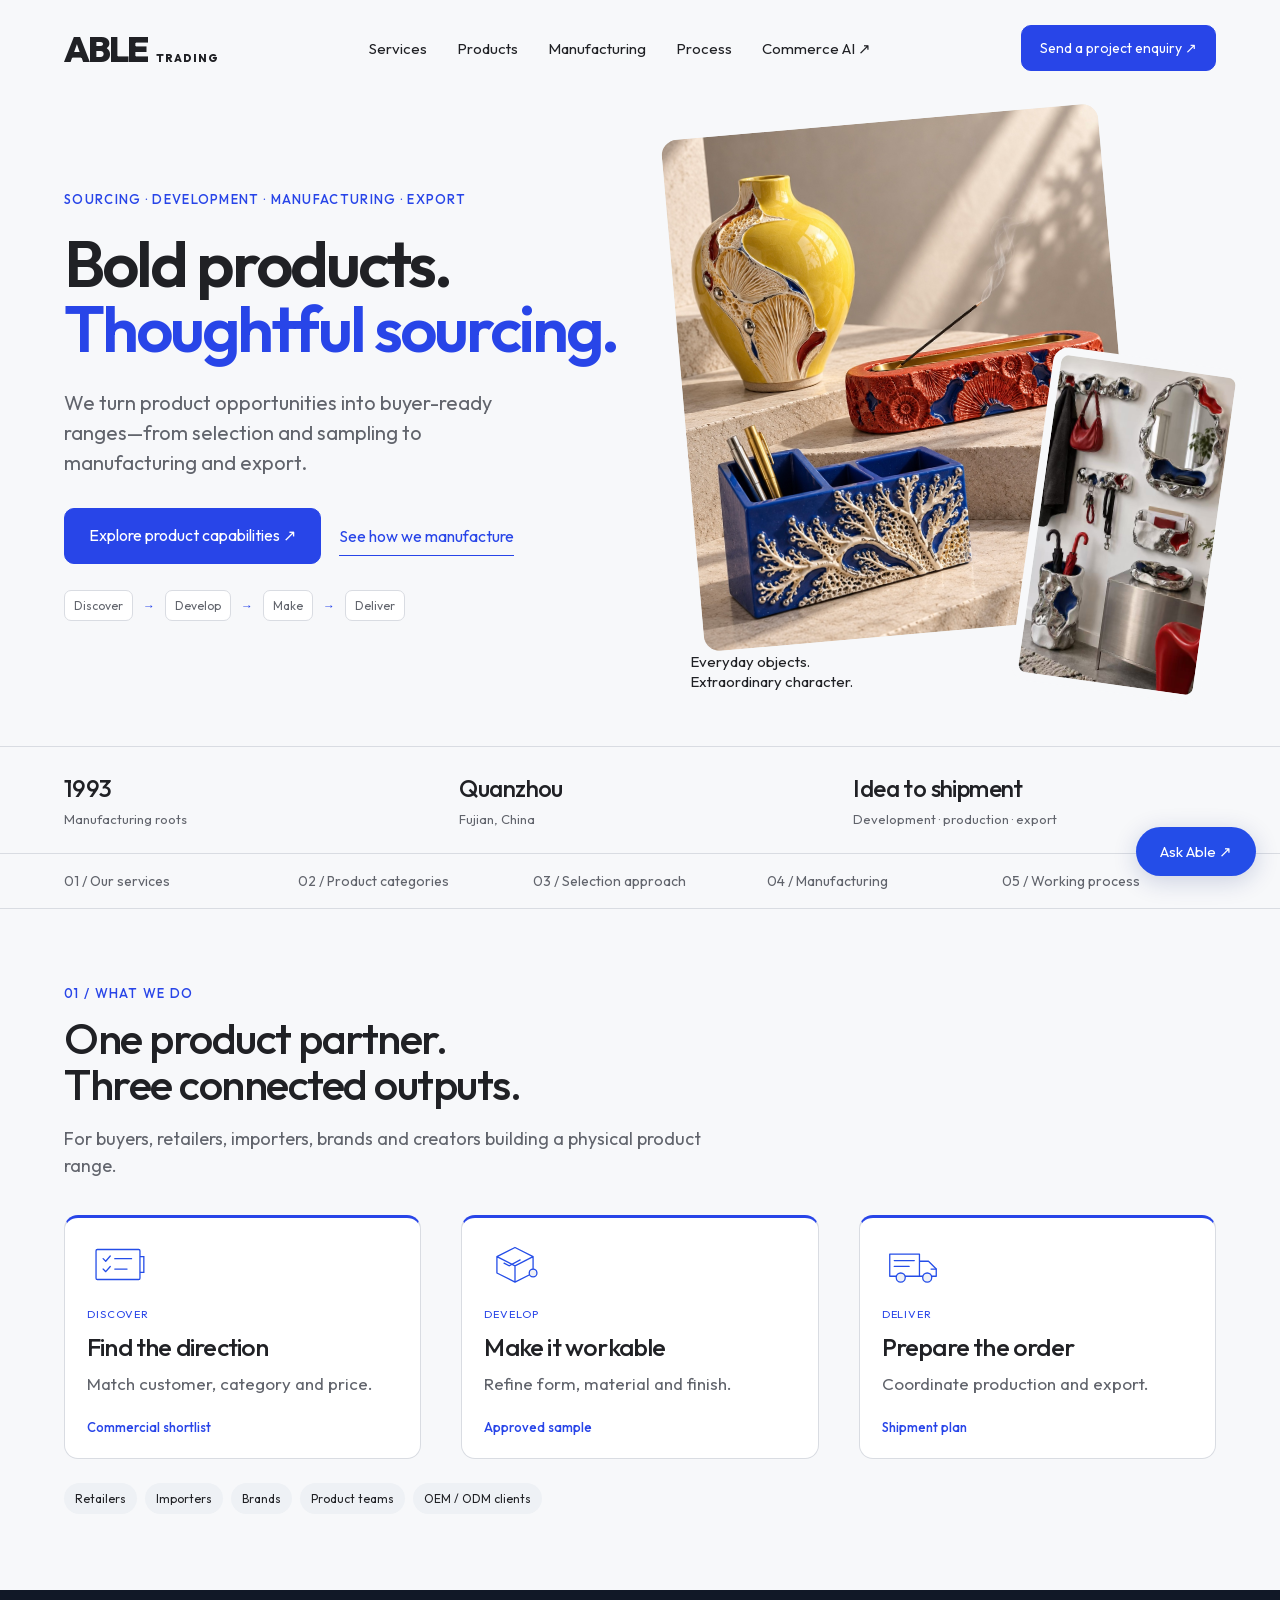
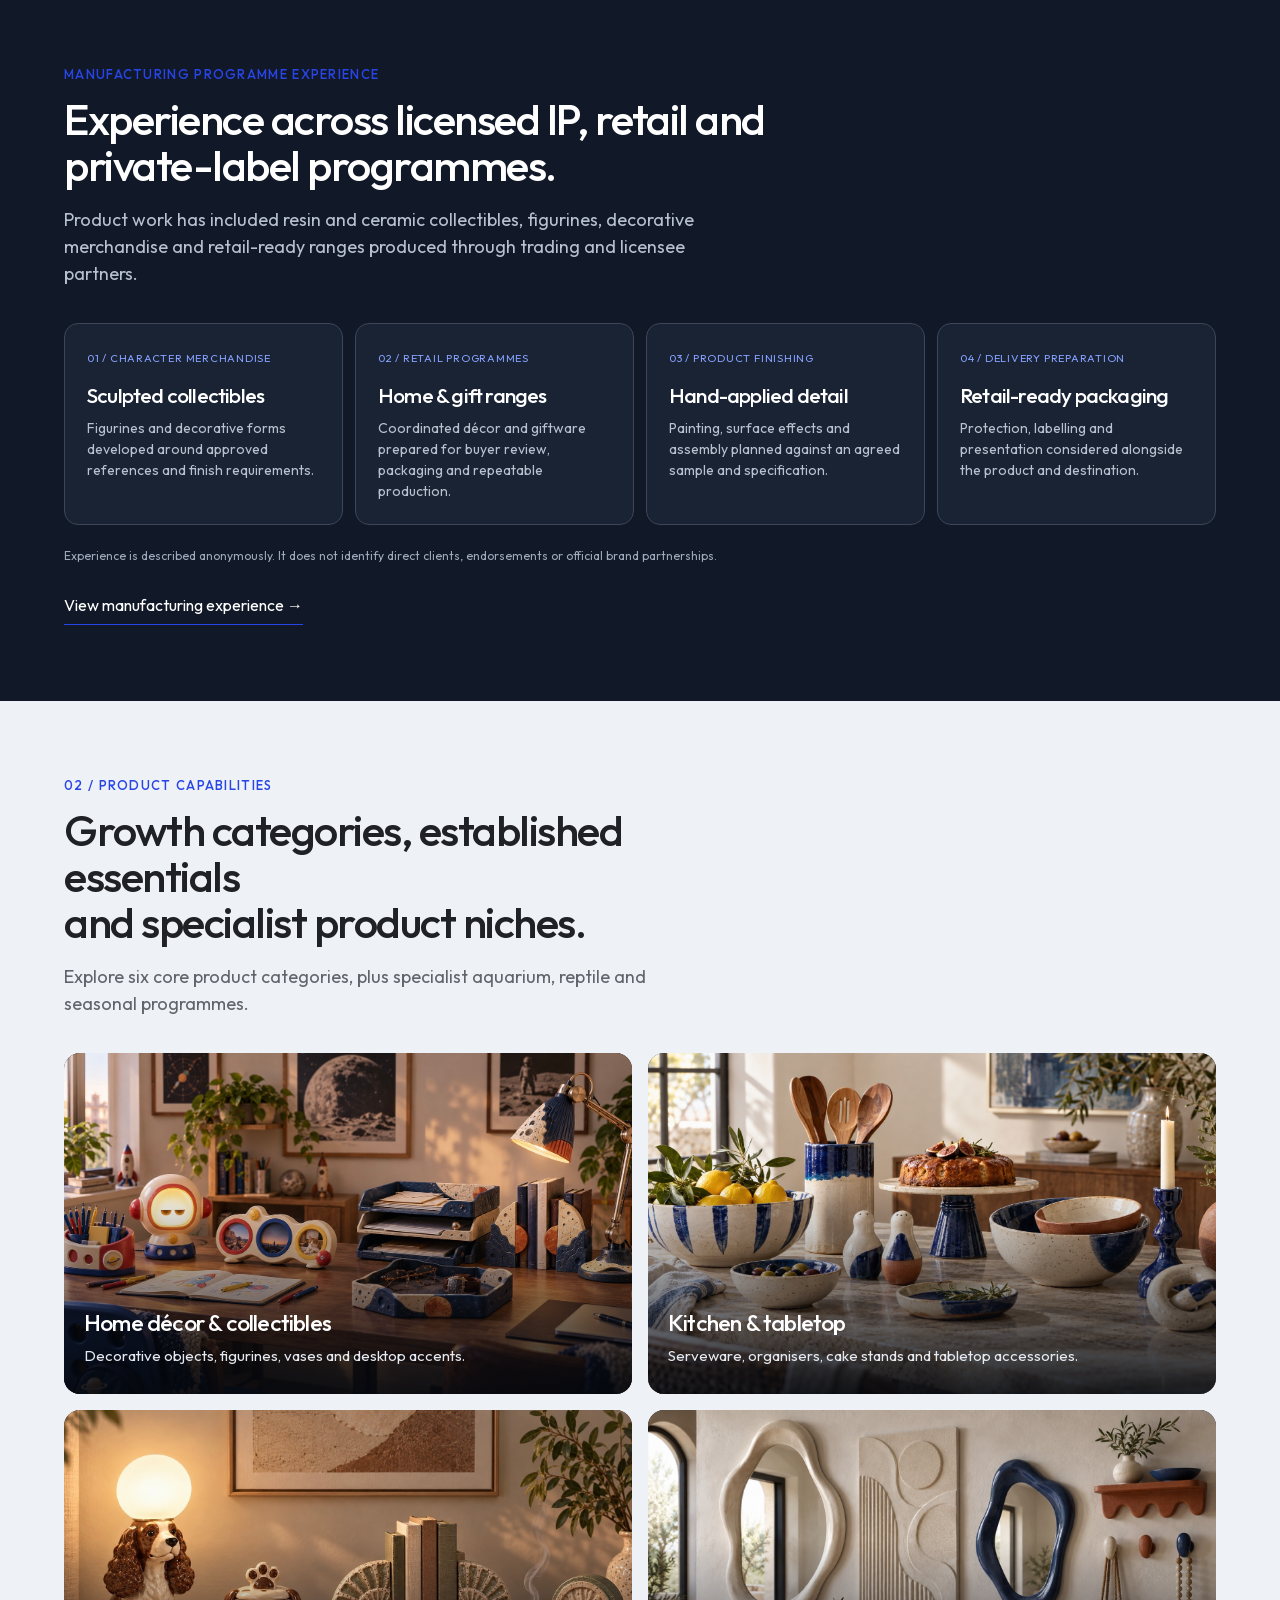
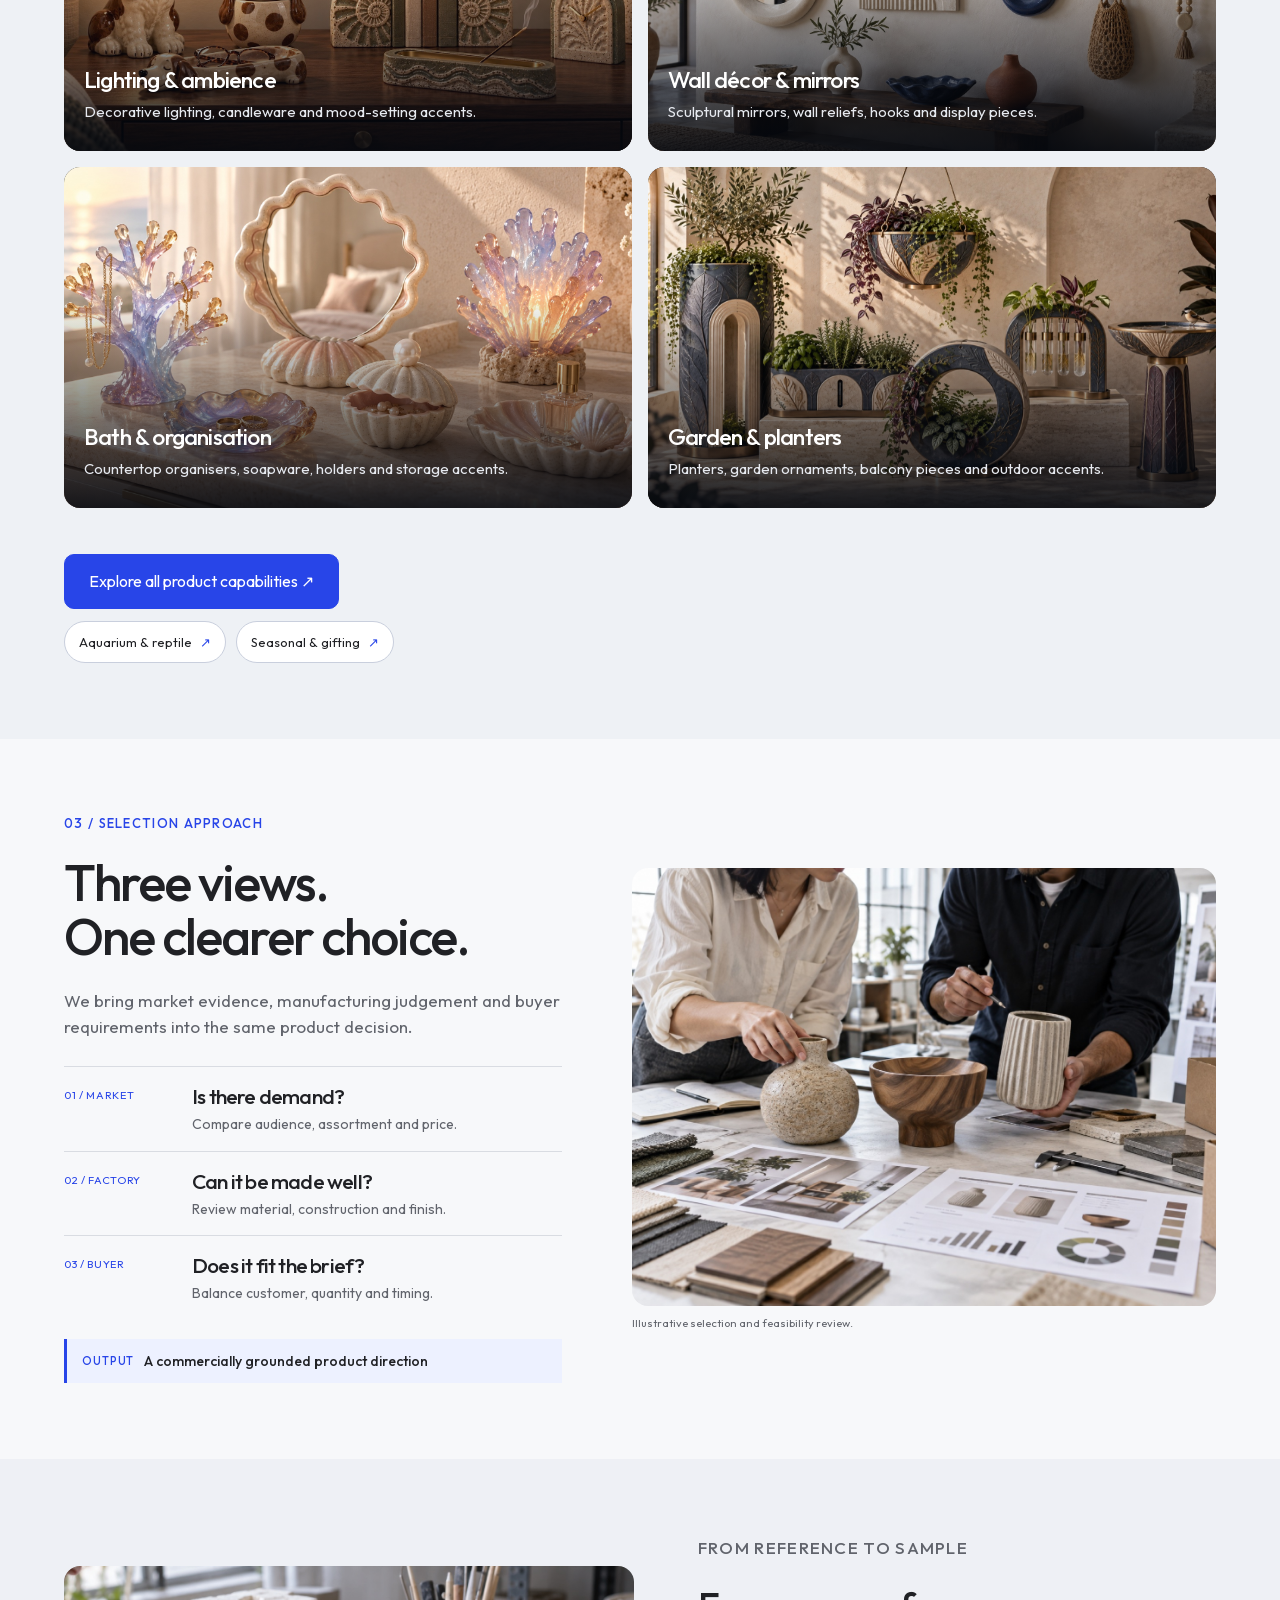
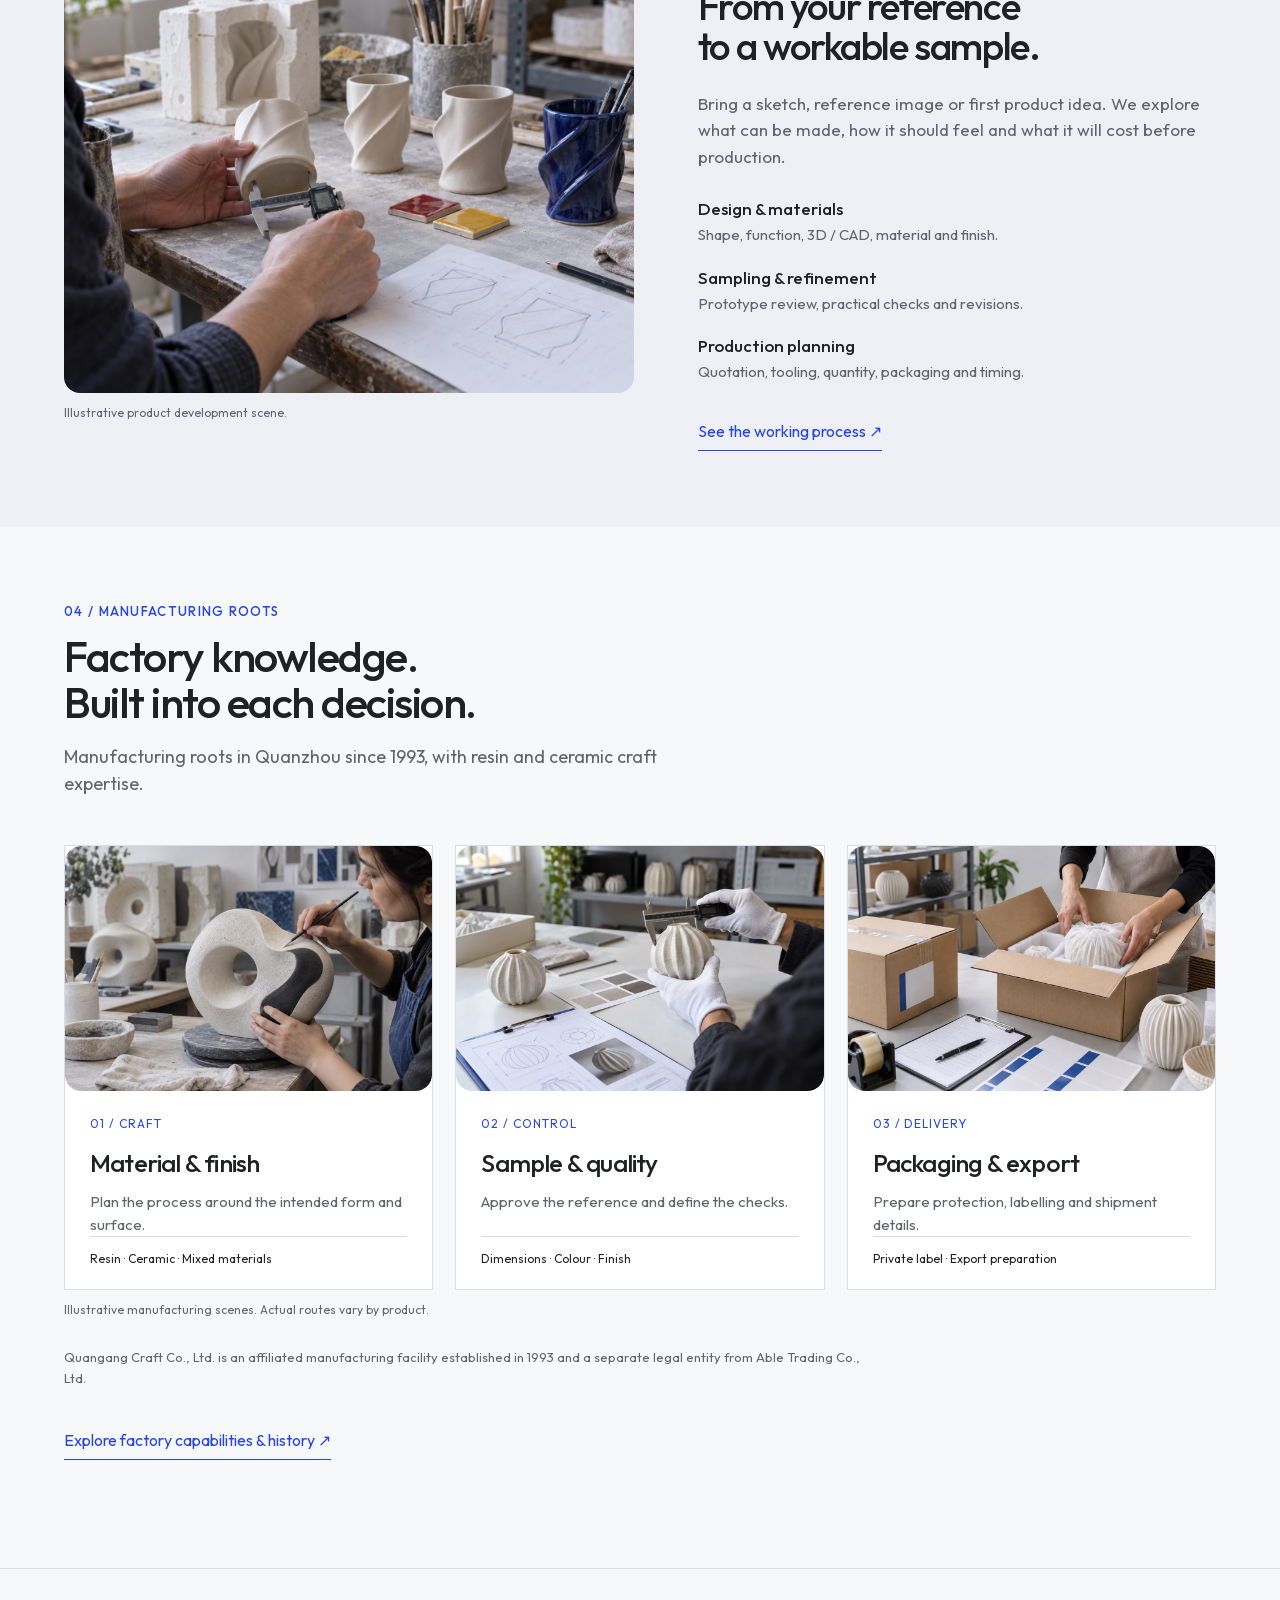
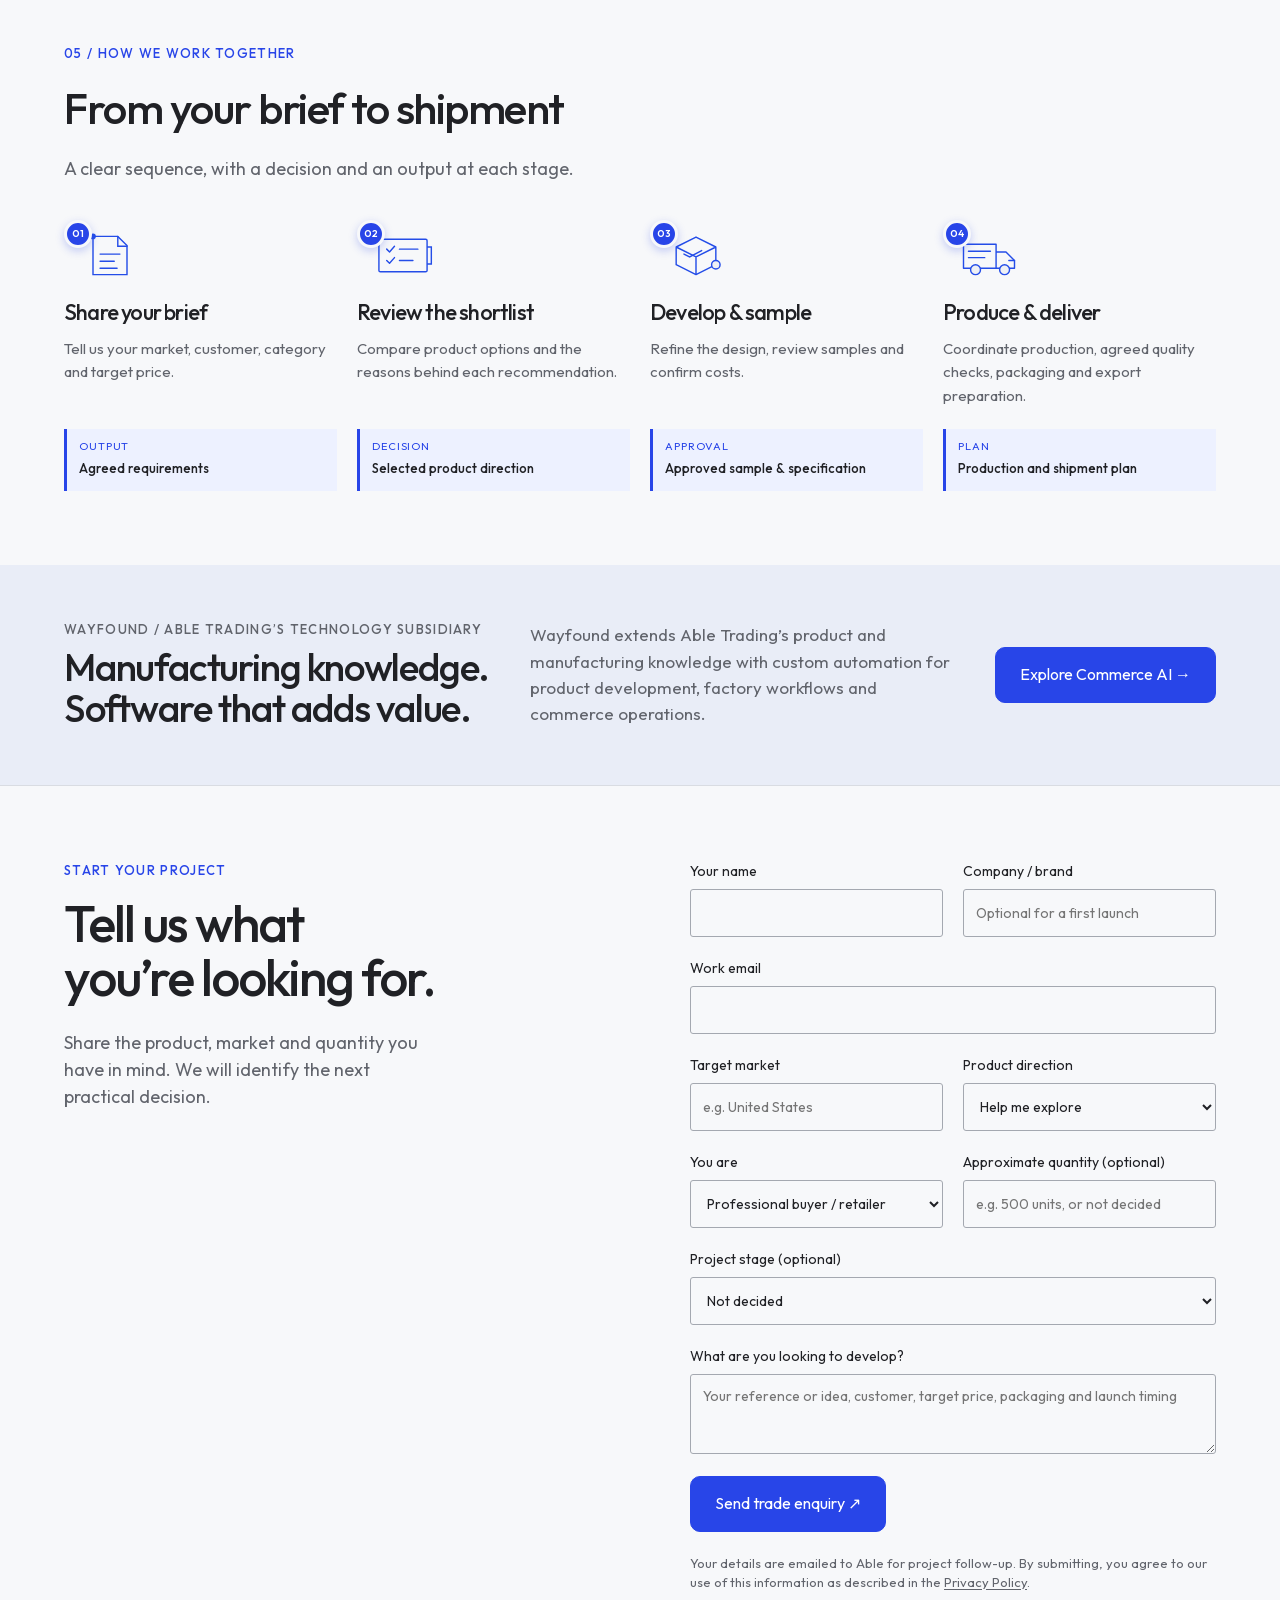
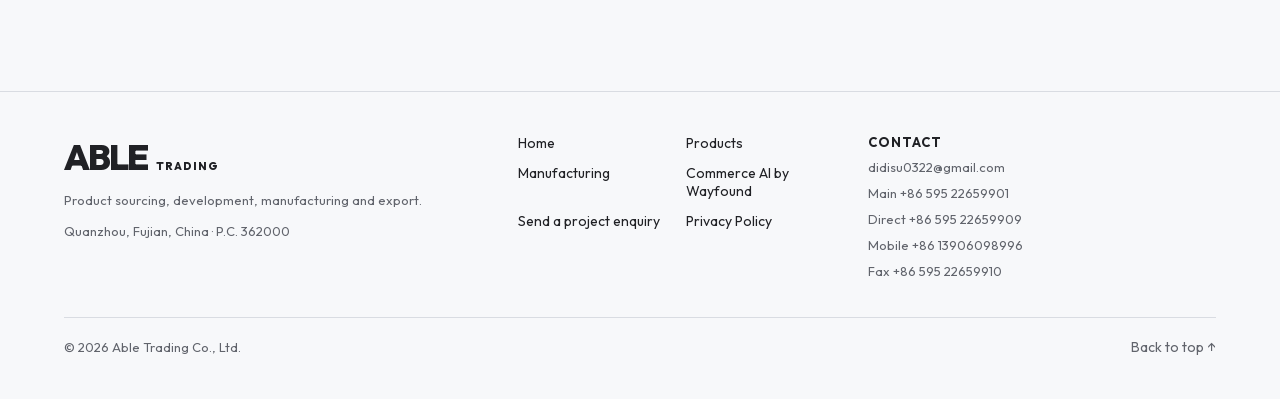
==== index.html @ d2cc3eaf "feat: add SEO and privacy-safe analytics" ====
<!doctype html>
<html lang="en">
<head>
  <meta charset="utf-8"><meta name="viewport" content="width=device-width,initial-scale=1">
  <title>Product Sourcing, Development &amp; Manufacturing in China | Able Trading</title><meta name="robots" content="index,follow,max-image-preview:large">
  <meta name="description" content="Product sourcing, product development, resin and ceramic manufacturing, OEM/ODM and commerce support in China for B2B home, gift and lifestyle buyers.">
  <!-- SEARCH_CONSOLE_VERIFICATION: add the real google-site-verification meta tag here, or use DNS verification for a Domain Property. -->
  <link rel="canonical" href="https://able-sooty.vercel.app/">
  <meta property="og:title" content="Product sourcing &amp; custom manufacturing | Able Trading">
  <meta property="og:description" content="Move from product opportunity to buyer-ready range, sampling, manufacturing and export in China.">
  <meta property="og:type" content="website"><meta property="og:url" content="https://able-sooty.vercel.app/">
  <meta property="og:image" content="https://able-sooty.vercel.app/assets/able-trading-og.jpg">
  <meta property="og:image:width" content="1200"><meta property="og:image:height" content="630">
  <meta property="og:image:alt" content="Colourful home décor and tabletop products developed by Able Trading">
  <meta name="twitter:card" content="summary_large_image">
  <meta name="twitter:title" content="Product sourcing &amp; custom manufacturing | Able Trading">
  <meta name="twitter:description" content="Move from product opportunity to buyer-ready range, sampling, manufacturing and export in China.">
  <meta name="twitter:image" content="https://able-sooty.vercel.app/assets/able-trading-og.jpg">
  <meta name="keywords" content="home decor manufacturer, kitchen tabletop supplier, lighting manufacturer, wall decor mirror supplier, bath organisation, garden planter manufacturer, aquarium ornaments, seasonal giftware, private label home accessories, China sourcing">
  <link rel="stylesheet" href="direction.css?v=evidence-3">
  <link rel="stylesheet" href="layout.css?v=manufacturing-visual-1">
  <link rel="icon" href="data:image/svg+xml,%3Csvg xmlns='http://www.w3.org/2000/svg' viewBox='0 0 32 32'%3E%3Crect width='32' height='32' fill='%232845e8'/%3E%3Ctext x='5' y='25' fill='white' font-size='26' font-family='Arial' font-weight='bold'%3EA%3C/text%3E%3C/svg%3E">
  <script src="enquiry.js?v=seo-analytics-1" defer></script>
  <script src="direction.js?v=email-1" defer></script>
<link rel="stylesheet" href="site.css?v=seo-analytics-1"><link rel="stylesheet" href="visual.css?v=launch-polish-1"><script src="site.js?v=analytics-1" defer></script><script type="application/ld+json">{"@context":"https://schema.org","@type":"ItemList","name":"Able Trading product categories","itemListElement":[{"@type":"ListItem","position":1,"name":"Home decor and collectibles"},{"@type":"ListItem","position":2,"name":"Kitchen and tabletop"},{"@type":"ListItem","position":3,"name":"Lighting and ambience"},{"@type":"ListItem","position":4,"name":"Wall decor and mirrors"},{"@type":"ListItem","position":5,"name":"Bath and organisation"},{"@type":"ListItem","position":6,"name":"Garden and planters"},{"@type":"ListItem","position":7,"name":"Aquarium and reptile"},{"@type":"ListItem","position":8,"name":"Seasonal and gifting"}]}</script><script src="analytics-config.js?v=3" defer></script><script src="analytics.js?v=3" defer></script><!-- Unified site identity and page schema --><script type="application/ld+json">{"@context":"https://schema.org","@graph":[{"@type":"Organization","@id":"https://able-sooty.vercel.app/#organization","name":"Able Trading Co., Ltd.","url":"https://able-sooty.vercel.app/","logo":{"@type":"ImageObject","url":"https://able-sooty.vercel.app/assets/able-trading-logo.svg"},"email":"didisu0322@gmail.com","address":{"@type":"PostalAddress","addressLocality":"Quanzhou","addressRegion":"Fujian","postalCode":"362000","addressCountry":"CN"},"contactPoint":[{"@type":"ContactPoint","contactType":"business enquiries","email":"didisu0322@gmail.com","telephone":"+86-595-22659901","faxNumber":"+86-595-22659910"},{"@type":"ContactPoint","contactType":"direct line","telephone":"+86-595-22659909"},{"@type":"ContactPoint","contactType":"mobile enquiries","telephone":"+86-13906098996"}]},{"@type":"WebSite","@id":"https://able-sooty.vercel.app/#website","url":"https://able-sooty.vercel.app/","name":"Able Trading | Product Sourcing, Development & Manufacturing","description":"Product sourcing, product development, resin and ceramic manufacturing, OEM/ODM and commerce support for B2B buyers.","publisher":{"@id":"https://able-sooty.vercel.app/#organization"}}]}</script></head>
<body class="home-polish">
<header class="site-header shell">
  <a class="brand" href="#top" aria-label="Able Trading home">ABLE<span>TRADING</span></a>
  <nav aria-label="Main navigation"><a href="#services">Services</a><a href="products.html">Products</a><a href="manufacturing.html">Manufacturing</a><a href="#process">Process</a><a href="commerce-ai.html">Commerce AI ↗</a></nav>
  <a class="button small" href="#brief" data-analytics-id="trade_enquiry_header" data-analytics-stream="trade">Send a project enquiry ↗</a>
</header>
<main>
  <section class="hero shell" id="top">
    <div class="hero-copy"><p class="eyebrow">Sourcing · Development · Manufacturing · Export</p><h1>Bold products.<br><span>Thoughtful sourcing.</span></h1><p class="hero-lead">We turn product opportunities into buyer-ready ranges—from selection and sampling to manufacturing and export.</p><div class="hero-actions"><a class="button" href="products.html" data-analytics-id="home_explore_products" data-analytics-stream="trade">Explore product capabilities ↗</a><a class="text-button" href="manufacturing.html" data-analytics-id="home_see_manufacturing" data-analytics-stream="manufacturing">See how we manufacture</a></div><div class="hero-path" aria-label="Able product journey"><span>Discover</span><i>→</i><span>Develop</span><i>→</i><span>Make</span><i>→</i><span>Deliver</span></div></div>
    <div class="hero-art" aria-label="Expressive homeware product references">
      <figure class="hero-blue"><img src="assets/playful-utility.jpg" width="1122" height="1402" fetchpriority="high" alt="Colourful ceramic vase, incense holder and desktop organiser"></figure>
      <figure class="hero-red"><img src="assets/social-tabletop.jpg" width="1086" height="1448" alt="Sculptural metallic hallway organisers, mirror, hooks and umbrella stand"></figure>
      <span class="art-caption">Everyday objects.<br>Extraordinary character.</span>
    </div>
  </section>

  <div class="heritage-strip shell" aria-label="Manufacturing background"><p><strong>1993</strong><span>Manufacturing roots</span></p><p><strong>Quanzhou</strong><span>Fujian, China</span></p><p><strong>Idea to shipment</strong><span>Development · production · export</span></p></div>
  <nav class="page-route shell" aria-label="Page sections"><a href="#services">01 / Our services</a><a href="#edit">02 / Product categories</a><a href="#thinking">03 / Selection approach</a><a href="#manufacturing">04 / Manufacturing</a><a href="#process">05 / Working process</a></nav>
  <section class="section shell services" id="services">
  <div class="section-heading compact-heading"><p class="eyebrow">01 / What we do</p><h2>One product partner.<br>Three connected outputs.</h2><p>For buyers, retailers, importers, brands and creators building a physical product range.</p></div>
  <div class="service-list visual-services"><article><img src="assets/home/process/process-step-shortlist.svg" width="96" height="72" alt="" aria-hidden="true"><span>Discover</span><h3>Find the direction</h3><p>Match customer, category and price.</p><strong>Commercial shortlist</strong></article><article><img src="assets/home/process/process-step-sample.svg" width="96" height="72" alt="" aria-hidden="true"><span>Develop</span><h3>Make it workable</h3><p>Refine form, material and finish.</p><strong>Approved sample</strong></article><article><img src="assets/home/process/process-step-shipment.svg" width="96" height="72" alt="" aria-hidden="true"><span>Deliver</span><h3>Prepare the order</h3><p>Coordinate production and export.</p><strong>Shipment plan</strong></article></div>
  <div class="audience-chips" aria-label="Who we work with"><span>Retailers</span><span>Importers</span><span>Brands</span><span>Product teams</span><span>OEM / ODM clients</span></div>
</section>
<section class="section anonymous-experience" id="experience"><div class="shell"><div class="section-heading compact-heading"><p class="eyebrow">Manufacturing programme experience</p><h2>Experience across licensed IP, retail and private-label programmes.</h2><p>Product work has included resin and ceramic collectibles, figurines, decorative merchandise and retail-ready ranges produced through trading and licensee partners.</p></div><div class="anonymous-program-grid" aria-label="Anonymous manufacturing programme experience"><article><span>01 / Character merchandise</span><h3>Sculpted collectibles</h3><p>Figurines and decorative forms developed around approved references and finish requirements.</p></article><article><span>02 / Retail programmes</span><h3>Home &amp; gift ranges</h3><p>Coordinated décor and giftware prepared for buyer review, packaging and repeatable production.</p></article><article><span>03 / Product finishing</span><h3>Hand-applied detail</h3><p>Painting, surface effects and assembly planned against an agreed sample and specification.</p></article><article><span>04 / Delivery preparation</span><h3>Retail-ready packaging</h3><p>Protection, labelling and presentation considered alongside the product and destination.</p></article></div><p class="experience-disclaimer">Experience is described anonymously. It does not identify direct clients, endorsements or official brand partnerships.</p><div class="experience-actions"><a class="text-button" href="manufacturing.html#experience" data-analytics-id="home_view_manufacturing_experience" data-analytics-stream="manufacturing">View manufacturing experience →</a></div></div></section>
  <section class="section categories home-categories" id="edit"><div class="shell">
 <div class="section-heading compact-heading"><p class="eyebrow">02 / Product capabilities</p><h2>Growth categories, established essentials<br>and specialist product niches.</h2><p>Explore six core product categories, plus specialist aquarium, reptile and seasonal programmes.</p></div>
 <div class="category-grid capability-grid home-bento">
  <article class="featured"><img src="assets/categories/home.jpg" width="1612" height="907" loading="lazy" alt="Home décor and collectible ceramic products"><div><h3>Home décor &amp; collectibles</h3><p>Decorative objects, figurines, vases and desktop accents.</p></div></article>
  <article class="featured"><img src="assets/categories/kitchen-tabletop.jpg" width="1800" height="1013" loading="lazy" alt="Coordinated ceramic kitchen and tabletop collection"><div><h3>Kitchen &amp; tabletop</h3><p>Serveware, organisers, cake stands and tabletop accessories.</p></div></article>
  <article><img src="assets/categories/lifestyle.jpg" width="1655" height="931" loading="lazy" alt="Decorative ceramic lighting and ambience accessories"><div><h3>Lighting &amp; ambience</h3><p>Decorative lighting, candleware and mood-setting accents.</p></div></article>
  <article><img src="assets/categories/wall-decor-mirrors.jpg" width="1800" height="1013" loading="lazy" alt="Sculptural mirrors, wall relief and decorative hooks"><div><h3>Wall décor &amp; mirrors</h3><p>Sculptural mirrors, wall reliefs, hooks and display pieces.</p></div></article>
  <article><img src="assets/categories/bath-organisation.jpg" width="1800" height="1013" loading="lazy" alt="Shell-inspired bathroom and jewellery organisers"><div><h3>Bath &amp; organisation</h3><p>Countertop organisers, soapware, holders and storage accents.</p></div></article>
  <article><img src="assets/categories/garden-optimized.jpg" width="1600" height="900" loading="lazy" alt="Decorative garden planters and outdoor accessories"><div><h3>Garden &amp; planters</h3><p>Planters, garden ornaments, balcony pieces and outdoor accents.</p></div></article>
 </div><div class="section-actions home-category-actions"><a class="button" href="products.html" data-analytics-id="home_explore_categories" data-analytics-stream="trade">Explore all product capabilities ↗</a><div class="specialist-category-links" aria-label="Specialist product programmes"><a href="products.html?category=habitat#direction" data-analytics-category="habitat">Aquarium &amp; reptile</a><a href="products.html?category=seasonal#direction" data-analytics-category="seasonal">Seasonal &amp; gifting</a></div></div>
</div></section>
<section class="section shell approach home-selection" id="thinking">
 <div><p class="eyebrow">03 / Selection approach</p><h2>Three views.<br>One clearer choice.</h2><p class="selection-intro">We bring market evidence, manufacturing judgement and buyer requirements into the same product decision.</p><ol class="selection-points"><li><span>01 / Market</span><h3>Is there demand?</h3><p>Compare audience, assortment and price.</p></li><li><span>02 / Factory</span><h3>Can it be made well?</h3><p>Review material, construction and finish.</p></li><li><span>03 / Buyer</span><h3>Does it fit the brief?</h3><p>Balance customer, quantity and timing.</p></li></ol><p class="selection-output"><span>Output</span>A commercially grounded product direction</p></div>
 <figure><img src="assets/home/selection-review.jpg" width="1800" height="1013" loading="lazy" alt="Illustrative buyer and product developer reviewing prototypes, materials and product data"><figcaption>Illustrative selection and feasibility review.</figcaption></figure>
</section>
<section class="section development" id="development"><div class="shell development-grid">
 <figure><img src="assets/factory-review-concept-optimized.jpg" width="1400" height="1050" loading="lazy" alt="Illustrative ceramic concept development and sample measurement"><figcaption>Illustrative product development scene.</figcaption></figure>
 <div><p class="eyebrow">From reference to sample</p><h2>From your reference<br>to a workable sample.</h2><p>Bring a sketch, reference image or first product idea. We explore what can be made, how it should feel and what it will cost before production.</p><ul><li><strong>Design &amp; materials</strong><span>Shape, function, 3D / CAD, material and finish.</span></li><li><strong>Sampling &amp; refinement</strong><span>Prototype review, practical checks and revisions.</span></li><li><strong>Production planning</strong><span>Quotation, tooling, quantity, packaging and timing.</span></li></ul><a class="text-button" href="#process">See the working process ↗</a></div>
</div></section>
<section class="section shell manufacturing" id="manufacturing">
 <div class="section-heading compact-heading"><p class="eyebrow">04 / Manufacturing roots</p><h2>Factory knowledge.<br>Built into each decision.</h2><p>Manufacturing roots in Quanzhou since 1993, with resin and ceramic craft expertise.</p></div>
 <div class="manufacturing-evidence"><article class="evidence-card"><figure><img src="assets/home/manufacturing/materials-craft-manufacturing.jpg" width="1200" height="800" loading="lazy" alt="Illustrative hand finishing of a decorative object"></figure><div class="evidence-copy"><span class="evidence-index">01 / Craft</span><h3>Material &amp; finish</h3><p>Plan the process around the intended form and surface.</p><small>Resin · Ceramic · Mixed materials</small></div></article><article class="evidence-card"><figure><img src="assets/home/manufacturing/production-quality-check.jpg" width="1200" height="800" loading="lazy" alt="Illustrative product quality check against specification"></figure><div class="evidence-copy"><span class="evidence-index">02 / Control</span><h3>Sample &amp; quality</h3><p>Approve the reference and define the checks.</p><small>Dimensions · Colour · Finish</small></div></article><article class="evidence-card"><figure><img src="assets/home/manufacturing/packaging-export-prep.jpg" width="1200" height="800" loading="lazy" alt="Illustrative protective packaging for export"></figure><div class="evidence-copy"><span class="evidence-index">03 / Delivery</span><h3>Packaging &amp; export</h3><p>Prepare protection, labelling and shipment details.</p><small>Private label · Export preparation</small></div></article></div>
 <p class="evidence-note">Illustrative manufacturing scenes. Actual routes vary by product.</p><p class="factory-relationship">Quangang Craft Co., Ltd. is an affiliated manufacturing facility established in 1993 and a separate legal entity from Able Trading Co., Ltd.</p><a class="text-button manufacturing-link" href="manufacturing.html" data-analytics-id="home_explore_factory" data-analytics-stream="manufacturing">Explore factory capabilities &amp; history ↗</a>
</section>

<section class="section shell working-process" id="process">
    <div class="section-heading"><p class="eyebrow">05 / How we work together</p><h2>From your brief to shipment</h2><p>A clear sequence, with a decision and an output at each stage.</p></div>
    <ol class="process-journey"><li><div class="process-anchor"><span>01</span></div><img src="assets/home/process/process-step-brief.svg" width="96" height="72" loading="lazy" alt="" aria-hidden="true"><div class="process-copy"><h3>Share your brief</h3><p>Tell us your market, customer, category and target price.</p><div class="process-output"><small>Output</small><strong>Agreed requirements</strong></div></div></li><li><div class="process-anchor"><span>02</span></div><img src="assets/home/process/process-step-shortlist.svg" width="96" height="72" loading="lazy" alt="" aria-hidden="true"><div class="process-copy"><h3>Review the shortlist</h3><p>Compare product options and the reasons behind each recommendation.</p><div class="process-output"><small>Decision</small><strong>Selected product direction</strong></div></div></li><li><div class="process-anchor"><span>03</span></div><img src="assets/home/process/process-step-sample.svg" width="96" height="72" loading="lazy" alt="" aria-hidden="true"><div class="process-copy"><h3>Develop &amp; sample</h3><p>Refine the design, review samples and confirm costs.</p><div class="process-output"><small>Approval</small><strong>Approved sample &amp; specification</strong></div></div></li><li><div class="process-anchor"><span>04</span></div><img src="assets/home/process/process-step-shipment.svg" width="96" height="72" loading="lazy" alt="" aria-hidden="true"><div class="process-copy"><h3>Produce &amp; deliver</h3><p>Coordinate production, agreed quality checks, packaging and export preparation.</p><div class="process-output"><small>Plan</small><strong>Production and shipment plan</strong></div></div></li></ol>
  </section>
  <section class="commerce-extension home-commerce" aria-labelledby="commerce-ai-title"><div class="shell"><div><p class="eyebrow">Wayfound / Able Trading’s technology subsidiary</p><h2 id="commerce-ai-title">Manufacturing knowledge.<br>Software that adds value.</h2></div><p>Wayfound extends Able Trading’s product and manufacturing knowledge with custom automation for product development, factory workflows and commerce operations.</p><a class="button" href="commerce-ai.html" data-analytics-id="home_explore_commerce_ai" data-analytics-stream="tech">Explore Commerce AI →</a></div></section>
<section class="brief section shell" id="brief"><div><p class="eyebrow">Start your project</p><h2>Tell us what<br>you’re looking for.</h2><p>Share the product, market and quantity you have in mind. We will identify the next practical decision.</p></div><form id="direction-form"><input type="text" name="website_confirm" tabindex="-1" autocomplete="off" hidden aria-hidden="true"><div class="form-row"><label>Your name<input name="name" required autocomplete="name"></label><label>Company / brand<input name="company" autocomplete="organization" placeholder="Optional for a first launch"></label></div><label>Work email<input name="email" type="email" required autocomplete="email"></label><div class="form-row"><label>Target market<input name="market" required placeholder="e.g. United States"></label><label>Product direction<select name="direction" id="product-direction"><option>Help me explore</option><option>Home décor &amp; collectibles</option><option>Kitchen &amp; tabletop</option><option>Lighting &amp; ambience</option><option>Wall décor &amp; mirrors</option><option>Bath &amp; organisation</option><option>Garden &amp; planters</option><option>Aquarium &amp; reptile</option><option>Seasonal &amp; gifting</option><option>Another direction</option></select></label></div><div class="form-row"><label>You are<select name="buyer_type"><option>Professional buyer / retailer</option><option>Supermarket / retail chain</option><option>Importer / distributor</option><option>Brand / commissioning client</option><option>Creator / first product launch</option><option>Another business</option></select></label><label>Approximate quantity (optional)<input name="quantity" placeholder="e.g. 500 units, or not decided"></label></div><label>Project stage (optional)<select name="project_stage"><option value="">Not decided</option><option>I’m developing my first product</option><option>I’m planning a larger retail range</option></select></label><label>What are you looking to develop?<textarea name="brief" required rows="3" placeholder="Your reference or idea, customer, target price, packaging and launch timing"></textarea></label><button class="button" type="submit">Send trade enquiry ↗</button><p class="form-note">Your details are emailed to Able for project follow-up. By submitting, you agree to our use of this information as described in the <a href="privacy.html">Privacy Policy</a>.</p><p id="brief-status" role="status"></p></form></section>
</main>
<footer class="site-footer shell"><div class="footer-brand"><a class="brand" href="/" aria-label="Able Trading home">ABLE<span>TRADING</span></a><p>Product sourcing, development, manufacturing and export.</p><p>Quanzhou, Fujian, China · P.C. 362000</p></div><nav aria-label="Footer navigation"><a href="/">Home</a><a href="products.html">Products</a><a href="manufacturing.html">Manufacturing</a><a href="commerce-ai.html">Commerce AI by Wayfound</a><a href="/#brief">Send a project enquiry</a><a href="privacy.html">Privacy Policy</a></nav><address class="footer-contact"><strong>Contact</strong><a href="mailto:didisu0322@gmail.com">didisu0322@gmail.com</a><a href="tel:+8659522659901">Main +86 595 22659901</a><a href="tel:+8659522659909">Direct +86 595 22659909</a><a href="tel:+8613906098996">Mobile +86 13906098996</a><span>Fax +86 595 22659910</span></address><div class="footer-meta"><p>© 2026 Able Trading Co., Ltd.</p><a href="#top">Back to top ↑</a></div></footer>
</body></html>
---- direction.css ----
@font-face{font-family:Outfit;src:url('assets/outfit-latin.woff2');font-display:swap}
:root{--paper:#f7f8fa;--ink:#202125;--muted:#61646c;--blue:#2845e8;--line:#d9dce2;--panel:#edefef;color-scheme:light}
*{box-sizing:border-box}html{scroll-behavior:smooth;scroll-padding-top:30px}body{margin:0;background:var(--paper);color:var(--ink);font-family:Outfit,Arial,sans-serif}a{color:inherit}button,input,textarea,select{font:inherit}button,a{-webkit-tap-highlight-color:transparent}a:focus-visible,button:focus-visible,input:focus-visible,textarea:focus-visible,summary:focus-visible{outline:3px solid var(--blue);outline-offset:5px}.shell{max-width:1440px;padding-inline:64px;margin:auto}.site-header{height:96px;display:flex;align-items:center;justify-content:space-between;gap:25px}.brand{display:flex;align-items:baseline;gap:9px;font-size:36px;font-weight:800;letter-spacing:-2px;text-decoration:none}.brand span{font-size:11px;letter-spacing:1px}.site-header nav{display:flex;gap:30px;font-size:15px}.site-header nav a{text-decoration:none}.site-header nav a:hover{color:var(--blue)}.button{display:inline-flex;align-items:center;justify-content:center;min-height:52px;background:var(--blue);border:1px solid var(--blue);color:#fff;padding:16px 24px;border-radius:3px;font-size:16px;text-decoration:none;cursor:pointer;transition:transform .2s,background .2s}.button:hover{background:#1733ca;transform:translateY(-2px)}.button:active{transform:translateY(0)}.button.small{font-size:14px;padding:12px 18px;min-height:46px}.hero{display:grid;grid-template-columns:1.1fr 1fr;min-height:650px;align-items:center;gap:30px;padding-top:25px;padding-bottom:55px}.eyebrow{font-size:13px;font-weight:500;letter-spacing:1.3px;text-transform:uppercase;margin:0 0 24px;color:var(--blue)}h1{font-size:clamp(56px,5.7vw,86px);line-height:.99;letter-spacing:-4px;font-weight:600;margin:0 0 28px}h1 span,.brief h2 span{color:var(--blue)}.hero-lead{font-size:20px;line-height:1.5;max-width:400px;color:var(--muted);margin-bottom:30px}.hero-foot{font-size:13px;color:var(--muted);margin-top:26px}.hero-art{position:relative;height:570px}.hero-art figure{margin:0;overflow:hidden;position:absolute;background:var(--panel)}.hero-blue{width:82%;height:90%;top:0;left:0;transform:rotate(-5deg)}.hero-art img{display:block;width:100%;height:100%;object-fit:cover}.hero-blue img{object-position:center 53%;transform:scale(1)}.hero-red{width:36%;height:59%;right:-7px;bottom:-2px;transform:rotate(8deg);border:8px solid var(--paper)}.hero-red img{object-fit:cover;object-position:center;transform:scale(1)}.art-caption{position:absolute;left:8px;bottom:0;font-size:15px;line-height:1.3}.position{padding-top:54px;padding-bottom:54px;border-top:1px solid var(--line);border-bottom:1px solid var(--line);display:grid;grid-template-columns:.45fr 2fr;column-gap:32px}.position>p:first-child{font-size:13px;letter-spacing:1px;margin:8px 0}.position h2{font-size:clamp(30px,3vw,43px);line-height:1.14;margin:0;letter-spacing:-1.3px;font-weight:500}.position h2 span{color:var(--muted)}.position-body{grid-column:2;max-width:650px;font-size:18px;line-height:1.5;color:var(--muted);margin:24px 0 0}.section{padding-top:100px;padding-bottom:100px}h2{font-size:clamp(38px,4.1vw,60px);font-weight:500;letter-spacing:-2px;line-height:1.06;margin:0 0 24px}.section-heading>p:last-child{color:var(--muted);font-size:18px;line-height:1.5;max-width:540px}.perspectives{display:grid;grid-template-columns:1fr 1fr 1fr;gap:40px;margin-top:54px}.perspectives article{border-top:3px solid var(--blue);padding-top:24px}.source-label{font-size:12px;letter-spacing:1px;color:var(--muted)}h3{font-size:30px;font-weight:500;letter-spacing:-.8px;margin:18px 0}.perspectives p{font-size:17px;line-height:1.55;color:var(--muted)}.source-output{margin-top:28px;font-size:17px;line-height:1.4}.source-output span{display:block;color:var(--blue);font-size:13px;margin-bottom:8px}.edit{background:#eef0f5}.product-spread{display:grid;grid-template-columns:1.25fr 1fr;gap:80px;margin-top:48px}.product-spread figure{margin:0;overflow:hidden;height:560px;background:#ededeb}.product-spread img{height:100%;width:100%;object-fit:cover;display:block}.feature-product figure img{transform:scale(1);object-position:center}.second-product{padding-top:130px}.second-product figure{height:470px}.second-product figure img{object-fit:contain}.product-caption{display:flex;justify-content:space-between;gap:10px;font-size:13px;margin-top:18px;color:var(--muted)}.product-spread h3{font-size:39px;line-height:1.06;margin-top:24px}.product-spread p{color:var(--muted);font-size:18px;line-height:1.5;max-width:460px}.text-button{padding:7px 0;border:0;border-bottom:1px solid var(--blue);background:none;color:var(--blue);font-size:16px;cursor:pointer}.reference-note{max-width:680px;color:var(--muted);font-size:13px;line-height:1.5;margin:52px 0 0}.process{display:grid;grid-template-columns:repeat(2,minmax(0,1fr));column-gap:64px;row-gap:36px;align-items:start}.process>*{min-width:0}.process>.section-heading{align-self:start}.process-steps details{border-top:1px solid var(--line);padding:24px 0}.process-steps summary{font-size:24px;cursor:pointer;list-style:none;display:flex;justify-content:space-between;gap:16px}.process-steps summary::after{content:'+';color:var(--blue)}.process-steps details[open] summary::after{content:'−'}.process-steps p{font-size:17px;line-height:1.55;color:var(--muted)}.process-steps details span{font-size:13px;color:var(--blue)}.brief{border-top:1px solid var(--line);display:grid;grid-template-columns:1fr 1fr;gap:100px}.brief h2{font-size:clamp(48px,5vw,74px)}.brief>div>p:last-child{font-size:18px;line-height:1.5;color:var(--muted);max-width:360px}form{display:grid;gap:22px}label{display:grid;gap:9px;font-size:14px}.form-row{display:grid;grid-template-columns:1fr 1fr;gap:20px}input,select,textarea{width:100%;min-width:0;min-height:48px;padding:12px;background:transparent;border:1px solid #a4a8b0;border-radius:3px;color:var(--ink)}textarea{resize:vertical}form .button{justify-self:start}.form-note,#brief-status{font-size:13px;color:var(--muted);margin:0;line-height:1.5}footer{min-height:130px;border-top:1px solid var(--line);display:flex;align-items:center;justify-content:space-between;gap:25px}footer p,footer>a:last-child{font-size:14px;color:var(--muted)}
@media(min-width:1000px) and (prefers-reduced-motion:no-preference){.hero-art{animation:arrive .9s both}@keyframes arrive{from{opacity:0;transform:translateY(22px)}to{opacity:1;transform:translateY(0)}}}
@media(max-width:1100px){.shell{padding-inline:32px}.site-header nav{gap:18px}.hero{min-height:580px}.hero-art{height:480px}h1{font-size:64px}.product-spread{gap:40px}.process,.brief{gap:45px}}
@media(max-width:767px){.shell{padding-inline:22px}.site-header{height:82px}.site-header nav{display:none}.brand{font-size:30px}.brand span{display:none}.button.small{font-size:12px;padding:10px 12px}.hero{grid-template-columns:1fr;gap:42px;padding-top:35px;padding-bottom:45px}h1{font-size:clamp(49px,10vw,70px);letter-spacing:-2.5px}.hero-lead{font-size:18px}.hero-foot{display:none}.hero-art{height:450px;margin:0 14px 0 6px}.hero-red{right:-10px}.position{grid-template-columns:1fr;gap:20px;padding-block:38px}.position-body{grid-column:1;font-size:17px;margin:0}.position h2{font-size:32px}.section{padding-block:65px}h2{font-size:42px;letter-spacing:-1.5px}.perspectives{grid-template-columns:1fr;gap:32px;margin-top:35px}.perspectives article{padding-top:20px}.source-output{margin-top:20px}.product-spread{grid-template-columns:1fr;gap:55px}.second-product{padding:0}.product-spread figure{height:480px}.second-product figure{height:430px}.product-spread h3{font-size:34px}.process,.brief{grid-template-columns:1fr;gap:25px}.brief h2{font-size:56px}.form-row{grid-template-columns:1fr}footer{padding-block:30px;flex-wrap:wrap;gap:16px}footer p{width:100%;order:3;margin:0}.reference-note{margin-top:35px}}
.more-products{display:grid;grid-template-columns:1fr 1fr;gap:40px;margin-top:75px}.more-products img{display:block;width:100%;height:auto;aspect-ratio:4/3;object-fit:cover}.more-products h3{font-size:29px}.more-products p{font-size:17px;line-height:1.5;color:var(--muted);max-width:470px}.materials-study{grid-column:1/-1;margin:0}.materials-study img{display:block;width:100%;height:auto;max-width:100%;max-height:640px;object-fit:cover;object-position:center}.materials-study figcaption{display:flex;gap:45px;justify-content:space-between;margin-top:22px}.materials-study strong{font-size:26px;font-weight:500}.materials-study span{font-size:15px;line-height:1.5;max-width:490px;color:var(--muted)}@media(max-width:767px){.more-products{grid-template-columns:1fr;gap:30px;margin-top:45px}.materials-study figcaption{flex-direction:column;gap:12px}.materials-study img{max-height:none}}
@media(prefers-reduced-motion:reduce){html{scroll-behavior:auto}*{animation:none!important;transition:none!important}}
---- layout.css ----
/* Clear homepage hierarchy: services, categories, approach, development, process, brief. */
.section{padding-block:76px}.section-heading{margin-bottom:36px}.section-heading h2{font-size:clamp(34px,3.4vw,48px);letter-spacing:-1.5px}.section-heading>p:last-child{max-width:640px}
.hero h1{font-size:clamp(48px,5.1vw,74px);letter-spacing:-3px}.hero-lead{max-width:480px}.hero-foot{display:none}
.page-route{display:grid;grid-template-columns:repeat(4,minmax(0,1fr));gap:20px;padding-block:24px;border-block:1px solid var(--line)}.page-route a{font-size:14px;text-decoration:none;color:var(--muted)}.page-route a:hover{color:var(--blue)}
.service-list{display:grid;grid-template-columns:repeat(3,minmax(0,1fr));gap:40px}.service-list article{border-top:2px solid var(--ink);padding-top:8px}.service-list h3{font-size:25px}.service-list p{font-size:17px;line-height:1.55;color:var(--muted)}.service-list span{font-size:13px;color:var(--blue);display:block;margin-top:22px}
.categories,.development{background:#eef0f5}.category-grid{display:grid;grid-template-columns:repeat(4,minmax(0,1fr));gap:22px}.category-grid img{display:block;width:100%;height:auto;aspect-ratio:4/5;object-fit:cover}.category-grid h3{font-size:23px;line-height:1.15;margin:20px 0 10px}.category-grid p{font-size:15px;line-height:1.5;color:var(--muted);min-height:45px}.category-grid .text-button{font-size:14px;text-align:left}.categories .reference-note{margin-top:28px}
.approach-grid{display:grid;grid-template-columns:repeat(3,minmax(0,1fr));gap:36px}.approach-grid article{min-width:0;border-top:1px solid var(--line);padding-top:24px}.approach-mark{font-size:15px;color:var(--blue)}.approach-grid h3{font-size:26px;margin:16px 0}.approach-grid p{font-size:16px;line-height:1.55;color:var(--muted)}.approach-grid dl{margin:24px 0}.approach-grid dt{font-size:12px;color:var(--muted);margin-bottom:8px}.approach-grid dd{margin:0;font-size:16px;line-height:1.5}.approach-grid summary{font-size:14px;color:var(--blue);cursor:pointer;padding:10px 0}.approach-grid img{width:100%;height:auto;margin-top:10px}.approach-grid .reference-note{font-size:12px;margin-top:8px}.approach-grid .text-button{display:inline-block;font-size:14px;text-decoration:none}
.development-grid{display:grid;grid-template-columns:minmax(0,1.1fr) minmax(0,1fr);gap:64px;align-items:center}.development figure{margin:0}.development img{display:block;width:100%;height:auto;aspect-ratio:4/3;object-fit:cover}.development figcaption{font-size:12px;color:var(--muted);margin-top:12px}.development h2{font-size:clamp(32px,3vw,44px);letter-spacing:-1.4px}.development p{font-size:17px;line-height:1.55;color:var(--muted)}.development ul{list-style:none;padding:0;margin:28px 0}.development li{margin-bottom:20px}.development li strong{font-size:17px;font-weight:500;display:block}.development li span{display:block;font-size:15px;line-height:1.5;color:var(--muted);margin-top:5px}.development .text-button{text-decoration:none}
.brief h2{font-size:clamp(40px,4vw,58px)}.brief .eyebrow{margin-bottom:18px}
@media(max-width:1000px){.category-grid{grid-template-columns:repeat(2,minmax(0,1fr));gap:36px 24px}.development-grid{gap:32px}.service-list,.approach-grid{gap:24px}}
@media(max-width:767px){.section{padding-block:52px}.hero h1{font-size:clamp(44px,9vw,64px);letter-spacing:-2px}.page-route{grid-template-columns:1fr 1fr;gap:18px;padding-block:22px}.page-route a{font-size:12px}.service-list,.approach-grid,.development-grid{grid-template-columns:1fr;gap:30px}.category-grid{gap:30px 16px}.category-grid h3{font-size:21px}.category-grid p{min-height:0}.category-grid .text-button{font-size:13px}.section-heading h2{font-size:35px;letter-spacing:-1px}.development h2{font-size:34px}}
@media(max-width:767px){.site-header{height:auto;min-height:82px;flex-wrap:wrap;padding-block:20px;gap:18px}.site-header nav{display:flex;width:100%;order:3;border-top:1px solid var(--line);padding-top:14px}.site-header nav a{display:none}.site-header nav a[href="commerce-ai.html"]{display:inline-block;color:var(--blue)}}
.heritage-strip{display:grid;grid-template-columns:repeat(3,1fr);gap:32px;padding-block:26px;border-top:1px solid var(--line)}.heritage-strip p{margin:0}.heritage-strip strong{display:block;font-size:24px;font-weight:500;letter-spacing:-.6px}.heritage-strip span{display:block;font-size:13px;color:var(--muted);margin-top:8px}.page-route{grid-template-columns:repeat(5,minmax(0,1fr))}.factory-relationship{font-size:13px;line-height:1.6;color:var(--muted);margin:36px 0 24px;max-width:820px}.buyer-question{border-top:1px solid var(--line);padding-top:24px;max-width:920px}.buyer-question summary{cursor:pointer;font-size:19px}.buyer-question p{color:var(--muted);line-height:1.6;font-size:16px}.commerce-extension{background:#e9edf7}.extension-grid{display:grid;grid-template-columns:1fr 1fr;gap:100px}.extension-grid h2{font-size:clamp(34px,3.4vw,48px);letter-spacing:-1.5px}.extension-grid>div>p:not(.eyebrow){font-size:18px;line-height:1.5;color:var(--muted);max-width:480px}.extension-list article{border-top:1px solid #c8cede;padding-block:22px}.extension-list span{color:var(--blue);font-size:13px}.extension-list h3{font-size:24px;margin:12px 0}.extension-list p{font-size:16px;line-height:1.55;color:var(--muted);margin-bottom:0}
@media(max-width:1100px){.extension-grid{gap:45px}}
@media(max-width:767px){.heritage-strip{gap:14px}.heritage-strip strong{font-size:19px}.heritage-strip span{font-size:12px;line-height:1.5}.page-route{grid-template-columns:1fr 1fr}.extension-grid{grid-template-columns:1fr;gap:32px}}
.private-range-note{font-size:15px;color:var(--ink);line-height:1.6;max-width:760px;margin:28px 0 0}

/* Homepage 04 — physical manufacturing proof */
.manufacturing-evidence{display:grid;grid-template-columns:repeat(3,minmax(0,1fr));gap:22px;margin-top:48px}.evidence-card{min-width:0;background:#fff;border:1px solid #d9dde6;display:flex;flex-direction:column}.evidence-card figure{margin:0;aspect-ratio:3/2;overflow:hidden;background:#e6e8ed}.evidence-card img{display:block;width:100%;height:100%;object-fit:cover;transition:transform .45s ease}.evidence-card:hover img{transform:scale(1.025)}.evidence-copy{display:flex;flex:1;flex-direction:column;padding:25px 25px 23px}.evidence-index{font-size:12px;letter-spacing:.08em;text-transform:uppercase;color:var(--blue)}.evidence-card h3{font-size:25px;line-height:1.12;margin:18px 0 13px}.evidence-card p{font-size:15px;line-height:1.55;color:var(--muted);margin:0}.evidence-card small{display:block;border-top:1px solid var(--line);padding-top:14px;margin-top:auto;font-size:12px;color:var(--ink)}.evidence-note{font-size:12px;line-height:1.5;color:var(--muted);margin:11px 0 0}.factory-relationship{margin-top:28px}.buyer-paths{display:grid;grid-template-columns:minmax(0,1.25fr) repeat(2,minmax(0,1fr));gap:0;margin-top:54px;border-block:1px solid var(--line);background:#f4f5f8}.buyer-paths-heading,.buyer-paths article{padding:32px}.buyer-paths-heading{background:var(--ink);color:#fff}.buyer-paths-heading .eyebrow{margin-bottom:14px;color:#8aa4ff}.buyer-paths-heading h3{font-size:30px;line-height:1.12;margin:0 0 12px}.buyer-paths-heading p:not(.eyebrow){font-size:15px;line-height:1.5;color:#c8cfdb;margin:0 0 24px}.buyer-paths-heading .button{background:#fff;border-color:#fff;color:var(--ink);font-size:14px}.buyer-paths-heading .button:hover{background:#e9edf7}.buyer-paths article{border-right:1px solid var(--line)}.buyer-paths article:last-child{border-right:0}.buyer-paths article>span{font-size:12px;letter-spacing:.07em;text-transform:uppercase;color:var(--blue)}.buyer-paths h4{font-size:23px;font-weight:500;letter-spacing:-.4px;margin:18px 0}.buyer-paths ul{list-style:none;padding:0;margin:0}.buyer-paths li{position:relative;padding:9px 0 9px 18px;border-top:1px solid #d9dde6;font-size:14px;line-height:1.4}.buyer-paths li::before{content:'+';position:absolute;left:0;color:var(--blue)}

/* Homepage 05 — connected buyer journey */
.working-process{border-top:1px solid var(--line)}.process-journey{position:relative;display:grid;grid-template-columns:repeat(4,minmax(0,1fr));gap:28px;list-style:none;padding:0;margin:52px 0 0}.process-journey::before{content:'';position:absolute;z-index:0;top:28px;left:29px;right:29px;height:2px;background:linear-gradient(90deg,var(--blue),#8ca4ff)}.process-journey>li{position:relative;z-index:1;min-width:0;display:flex;flex-direction:column}.process-journey>li:not(:last-child)::after{content:'›';position:absolute;top:13px;right:-20px;width:24px;height:30px;color:var(--blue);background:var(--paper);font-size:27px;text-align:center}.process-anchor{width:58px;height:58px;display:grid;place-items:center;border:2px solid var(--blue);border-radius:50%;background:var(--paper);color:var(--blue);font-size:16px;font-weight:600}.process-journey img{width:84px;height:63px;object-fit:contain;margin:28px 0 12px}.process-copy{display:flex;flex:1;flex-direction:column}.process-copy h3{font-size:24px;line-height:1.15;margin:8px 0 12px}.process-copy>p{font-size:15px;line-height:1.55;color:var(--muted);margin:0 0 22px}.process-output{margin-top:auto;border-left:3px solid var(--blue);background:#edf1ff;padding:14px 15px;min-height:82px}.process-output small{display:block;font-size:11px;letter-spacing:.08em;text-transform:uppercase;color:var(--blue);margin-bottom:7px}.process-output strong{font-size:14px;line-height:1.35;font-weight:500}

@media(max-width:1000px){.manufacturing-evidence{grid-template-columns:repeat(2,minmax(0,1fr))}.evidence-card:first-child{grid-column:1/-1;display:grid;grid-template-columns:1.15fr 1fr}.evidence-card:first-child figure{aspect-ratio:auto;min-height:340px}.buyer-paths{grid-template-columns:1fr 1fr}.buyer-paths-heading{grid-column:1/-1}.buyer-paths article:first-of-type{border-right:1px solid var(--line)}.process-journey{grid-template-columns:repeat(2,minmax(0,1fr));gap:42px 30px}.process-journey::before{display:none}.process-journey>li{border-top:2px solid var(--blue);padding-top:18px}.process-journey>li::after{display:none}.process-anchor{width:50px;height:50px}.process-journey img{margin-top:20px}}
@media(max-width:767px){.manufacturing-evidence{grid-template-columns:1fr;gap:18px;margin-top:34px}.evidence-card:first-child{grid-column:auto;display:flex}.evidence-card:first-child figure{aspect-ratio:3/2;min-height:0}.evidence-copy{padding:22px}.evidence-card h3{font-size:23px}.buyer-paths{grid-template-columns:1fr;margin-top:38px}.buyer-paths-heading,.buyer-paths article{padding:26px 22px}.buyer-paths-heading h3{font-size:27px}.buyer-paths article{border-right:0;border-bottom:1px solid var(--line)}.buyer-paths article:last-child{border-bottom:0}.process-journey{display:block;margin-top:38px;padding-left:0}.process-journey::before{display:block;top:25px;bottom:20px;left:24px;right:auto;width:2px;height:auto;background:linear-gradient(180deg,var(--blue),#9baff5)}.process-journey>li{display:grid;grid-template-columns:50px minmax(0,1fr);gap:0 18px;border-top:0;padding:0 0 42px}.process-journey>li:last-child{padding-bottom:0}.process-anchor{grid-column:1;grid-row:1/3;width:50px;height:50px}.process-journey img{grid-column:2;width:74px;height:56px;margin:0 0 10px}.process-copy{grid-column:2}.process-copy h3{margin-top:0}.process-output{min-height:0}.manufacturing-link{margin-bottom:0}}
@media(prefers-reduced-motion:reduce){.evidence-card img{transition:none}.evidence-card:hover img{transform:none}}

/* Commerce AI retains its compact four-step treatment. */
.commerce-page .working-steps{list-style:none;display:grid;grid-template-columns:repeat(4,minmax(0,1fr));gap:28px;padding:0;margin:0}.commerce-page .working-steps li{border-top:2px solid var(--blue);padding-top:22px}.commerce-page .working-steps li>span{font-size:32px;color:var(--blue)}.commerce-page .working-steps h3{font-size:23px;margin:16px 0}.commerce-page .working-steps p{font-size:16px;line-height:1.55;color:var(--muted)}.commerce-page .working-steps strong{font-size:13px;font-weight:500;display:block;margin-top:22px}
@media(max-width:1000px){.commerce-page .working-steps{grid-template-columns:repeat(2,minmax(0,1fr));gap:32px}}
@media(max-width:767px){.commerce-page .working-steps{grid-template-columns:1fr;gap:26px}.commerce-page .working-steps li{display:grid;grid-template-columns:42px 1fr;gap:0 14px}.commerce-page .working-steps li>span{grid-row:1/4;font-size:26px}.commerce-page .working-steps h3{margin:0 0 10px}.commerce-page .working-steps p{margin:0}.commerce-page .working-steps strong{grid-column:2;margin-top:14px}}
---- site.css ----
.capability-grid{grid-template-columns:repeat(3,minmax(0,1fr))}.category-art{display:flex;align-items:center;justify-content:center;min-height:190px;border-radius:4px}.category-grid .category-art img,.category-art img{width:100%;height:190px;aspect-ratio:auto;object-fit:contain}.category-grid a.text-button{display:inline-block;text-decoration:none}.section-link,.experience-actions{margin-top:30px}.logo-marquee{overflow:hidden;position:relative;margin-top:34px}.logo-track{display:flex;width:max-content;animation:brands-drift 65s linear infinite}.logo-group{display:flex;gap:18px;padding-right:18px}.logo-item{width:150px;height:88px;background:transparent;border:0;display:flex;align-items:center;justify-content:center;padding:16px;box-sizing:border-box}.logo-item img{max-width:100%;max-height:100%;object-fit:contain}.logo-marquee:hover .logo-track,.logo-marquee:focus-within .logo-track,.logo-marquee.is-paused .logo-track{animation-play-state:paused}@keyframes brands-drift{to{transform:translateX(-50%)}}.experience-actions{display:flex;justify-content:space-between;gap:20px;align-items:center}.motion-toggle{background:transparent;border:1px solid #cbd1de;padding:9px 14px;color:var(--muted);font:inherit;font-size:12px;cursor:pointer}.case-kpis,.home-kpis{display:grid;grid-template-columns:repeat(3,minmax(0,1fr));gap:16px;margin:24px 0 14px}.case-kpis strong,.home-kpis strong{display:block;font-size:32px;line-height:1.2;font-weight:500;letter-spacing:-1px}.case-kpis span,.home-kpis span{display:block;font-size:12px;line-height:1.45;margin-top:6px;color:var(--muted)}.home-kpis{grid-template-columns:repeat(2,minmax(0,1fr))}.home-kpis strong{color:var(--blue);font-size:36px}.kpi-provenance{font-size:12px!important;line-height:1.5!important;color:var(--muted);margin:10px 0 20px}.work-image{cursor:default}.work-image:hover img{transform:none!important}.breadcrumbs{padding-top:30px;font-size:13px;color:var(--muted)}.breadcrumbs a{color:inherit;text-decoration:none}.extension-hero{display:grid;grid-template-columns:1.2fr 1fr;gap:70px;align-items:center;padding-block:60px 70px}.extension-hero h1{font-size:clamp(44px,5vw,70px);line-height:1.05;letter-spacing:-2.5px;margin:18px 0 24px}.extension-hero p:not(.eyebrow){color:var(--muted);font-size:18px;line-height:1.6}.category-hero-art{display:grid;grid-template-columns:repeat(3,1fr);gap:10px}.category-hero-art>div{border-radius:5px;overflow:hidden}.category-hero-art img{width:100%;display:block}.filter-bar{display:flex;align-items:center;justify-content:space-between;gap:20px;margin:24px 0 32px}.filter-bar label{font-size:14px}.filter-bar select{margin-left:14px;padding:12px;border:1px solid #cbd1de;background:white;font:inherit}.filter-bar p{color:var(--muted);font-size:13px}.collection-grid{display:grid;grid-template-columns:repeat(3,minmax(0,1fr));gap:40px 24px}.collection-card[hidden]{display:none}.collection-card h3{font-size:25px;margin:20px 0 12px}.collection-card p{color:var(--muted);line-height:1.6;font-size:15px}.material-tags{display:flex;flex-wrap:wrap;gap:7px;margin:18px 0}.material-tags span,.matching-factors span{font-size:12px;border:1px solid #d0d6e1;padding:6px 10px;border-radius:3px}.collection-card button{cursor:pointer}.category-guide{display:grid;grid-template-columns:1fr 1fr;gap:70px;border-top:1px solid var(--line)}.category-guide h2,.manufacturing-model h2,.quality-section h2,.manufacturing-experience h2{font-size:clamp(32px,3.5vw,48px);letter-spacing:-1.5px}.category-guide p{color:var(--muted);line-height:1.6}.guide-panel{background:#eef0f5;padding:30px}.guide-panel h3{font-size:24px}.guide-panel li{margin:18px 0;line-height:1.5}.material-grid{display:grid;grid-template-columns:repeat(5,1fr);gap:24px}.material-grid article{border-top:2px solid var(--blue);padding-top:16px}.material-grid h3{font-size:21px}.material-grid p{font-size:14px;line-height:1.6;color:var(--muted)}.extension-cta{display:flex;flex-direction:column;align-items:flex-start;justify-content:center;gap:24px}.heritage-art{background:#e8ecf8;padding:55px 40px;border-left:3px solid var(--blue)}.heritage-art strong{font-size:92px;color:var(--blue);font-weight:500;letter-spacing:-5px}.heritage-art p{max-width:330px}.factory-route{grid-template-columns:repeat(5,1fr)}.history-grid{display:grid;grid-template-columns:repeat(3,1fr);gap:36px}.history-grid article{border-top:2px solid var(--blue);padding-top:24px}.history-grid strong{font-size:32px;color:var(--blue)}.history-grid h3{font-size:25px}.history-grid p,.manufacturing-model p,.quality-section p,.manufacturing-experience p{color:var(--muted);font-size:16px;line-height:1.6}.factory-model-flow{display:flex;align-items:center;justify-content:space-between;gap:15px;border-block:1px solid var(--line);padding:24px 0;margin:32px 0}.factory-model-flow strong{font-size:22px}.matching-factors{display:flex;flex-wrap:wrap;gap:10px;margin-top:30px}.production-grid{display:grid;grid-template-columns:repeat(4,1fr);gap:32px}.production-grid article{border-top:1px solid var(--line);padding-top:18px}.production-grid span{color:var(--blue);font-size:24px}.production-grid h3{font-size:22px}.production-grid p{color:var(--muted);font-size:15px;line-height:1.6}.quality-grid{display:grid;grid-template-columns:repeat(5,1fr);gap:24px}.quality-grid article{border-top:2px solid var(--blue);padding-top:20px}.quality-grid h3{font-size:21px}.quality-grid p{font-size:14px}.brand-grid{display:grid;grid-template-columns:repeat(6,1fr);gap:15px;margin:32px 0}.brand-grid .logo-item{width:100%;height:100px}.ask-able-launcher{position:fixed;bottom:24px;right:24px;z-index:1000;border:0;border-radius:28px;padding:15px 24px;background:#244de8;color:white;font:inherit;font-size:15px;box-shadow:0 5px 25px #10257430;cursor:pointer}.ask-able-panel{position:fixed;right:24px;bottom:86px;width:365px;max-height:calc(100dvh - 110px);overflow:auto;z-index:1001;background:#fff;color:#162440;border:1px solid #d4dbea;border-radius:14px;padding:24px;box-sizing:border-box;box-shadow:0 15px 55px #05182a35;font-family:Outfit,Arial,sans-serif}.ask-able-panel[hidden],.ask-step[hidden]{display:none}.ask-head{display:flex;justify-content:space-between;align-items:flex-start}.ask-head h2{font-size:24px;margin:0}.ask-close{background:transparent;border:0;font-size:25px;cursor:pointer;color:#66718a}.ask-intro,.ask-status{font-size:13px;line-height:1.5;color:#66718a}.ask-topics{display:grid;grid-template-columns:1fr 1fr;gap:8px;margin:18px 0}.ask-topics button{font:inherit;font-size:12px;text-align:left;border:1px solid #d3daea;background:#f6f8ff;padding:12px;cursor:pointer;border-radius:5px}.ask-topics button[aria-pressed=true]{color:#244de8;border-color:#244de8;background:#eaf0ff}.ask-able-panel label{display:block;font-size:12px;margin:14px 0}.ask-able-panel input,.ask-able-panel select,.ask-able-panel textarea{display:block;box-sizing:border-box;width:100%;padding:10px;margin-top:6px;border:1px solid #d3daea;border-radius:4px;background:#fff;color:#162440;font:inherit;font-size:14px}.ask-able-panel textarea{min-height:85px;resize:vertical}.ask-actions{display:flex;gap:10px;margin-top:20px}.ask-primary,.ask-back{font:inherit;font-size:13px;border:1px solid #244de8;border-radius:5px;padding:12px 16px;cursor:pointer}.ask-primary{background:#244de8;color:white}.ask-back{background:white;color:#244de8}.ask-full{border:0;background:transparent;color:#244de8;font:inherit;font-size:12px;cursor:pointer;padding:16px 0 0}.ask-status:empty{display:none}
@media(prefers-reduced-motion:reduce){.logo-track{animation:none}.logo-marquee{overflow-x:auto}}
@media(max-width:1000px){.extension-hero{gap:32px}.material-grid,.quality-grid{grid-template-columns:repeat(3,1fr)}.brand-grid{grid-template-columns:repeat(4,1fr)}.production-grid{grid-template-columns:repeat(2,1fr)}}
@media(max-width:767px){.capability-grid,.collection-grid{grid-template-columns:1fr 1fr}.category-grid .category-art img{height:155px}.extension-hero,.category-guide{grid-template-columns:1fr;gap:32px}.extension-hero{padding-block:40px}.extension-hero h1{font-size:44px}.site-header nav{gap:16px;flex-wrap:wrap}.site-header nav a{display:inline-block!important;font-size:13px}.experience-actions{align-items:flex-start;flex-direction:column}.history-grid{grid-template-columns:1fr}.material-grid,.quality-grid{grid-template-columns:1fr 1fr}.brand-grid{grid-template-columns:repeat(3,1fr)}.factory-model-flow{flex-wrap:wrap}.factory-model-flow strong{font-size:17px}.case-kpis{gap:10px}.case-kpis strong{font-size:27px}.filter-bar{align-items:flex-start;flex-direction:column;gap:5px}.ask-able-panel{right:16px;bottom:80px;width:calc(100% - 32px);max-width:390px}.ask-able-launcher{right:16px;bottom:16px}.factory-route{grid-template-columns:1fr 1fr}}
@media(max-width:480px){.collection-grid{grid-template-columns:1fr}.quality-grid,.material-grid{grid-template-columns:1fr}.logo-item{width:125px;height:78px}.brand-grid{grid-template-columns:repeat(2,1fr)}}
button.work-image{display:block;width:100%;padding:0;font:inherit;text-align:left;color:inherit;cursor:zoom-in}.work-preview{width:min(1200px,94vw);max-height:92dvh;padding:35px 20px 20px;box-sizing:border-box;background:#0b1727;color:#c3d0e3;border:1px solid #344258;border-radius:8px}.work-preview::backdrop{background:#000b}.work-preview img{display:block;width:100%;max-height:75dvh;object-fit:contain}.work-preview p{font:13px/1.5 Outfit,Arial,sans-serif;margin:14px 0 0}.preview-close{position:absolute;right:10px;top:3px;border:0;background:transparent;color:white;font-size:28px;cursor:pointer}
/* Consistent action spacing: every link gets its own measurable box. */
.button{border-radius:11px;max-width:100%;flex-shrink:0;white-space:normal;line-height:1.35;text-align:center;gap:8px}.button:hover{transform:none}.text-button{display:inline-flex;align-items:center;max-width:100%;line-height:1.5;text-decoration:none;white-space:normal}.section-link{display:flex;flex-wrap:wrap;gap:16px}.manufacturing-link{margin:6px 0 32px}.buyer-question{margin-top:0}.buyer-question>p{margin-block:22px}.buyer-question>.text-button{margin-top:8px;margin-bottom:8px}#production>.text-button{margin-top:36px}.extension-cta{gap:20px}.extension-cta h3,.extension-cta p{margin:0}.extension-cta .button{margin-top:8px}.extension-cta .text-button{margin-top:4px}.extension-grid>div>.button{margin-top:12px}.category-guide .button{margin-top:16px}.hero-copy>.button,.extension-hero>div>.button{margin-top:8px}.service-list .text-button{margin-top:12px}.work-card .text-button{margin-top:12px}.ask-able-launcher.is-obstructing{visibility:hidden;pointer-events:none}.ask-able-panel .ask-actions{flex-wrap:wrap}.ask-primary,.ask-back{border-radius:9px}.motion-toggle{border-radius:8px}.site-header{gap:24px}.site-header nav{flex-wrap:wrap;min-width:0}footer{flex-wrap:wrap;padding-block:28px}
@media(max-width:767px){.manufacturing-link{margin-block:10px 30px}#production>.text-button{margin-top:30px}.button{padding:15px 20px}.brief form .button{justify-self:stretch}.experience-actions{gap:22px}.extension-cta{gap:22px}.site-header>.button{max-width:65%;font-size:12px}.ask-able-panel .ask-primary{max-width:100%}}
.guide-category-label{max-width:380px;margin:0 0 28px}.guide-category-label select{background:white;border-color:#cbd1de;border-radius:8px}

/* Responsive photographic category cards */
.category-art{display:block;min-height:0;aspect-ratio:16/9;overflow:hidden;background:#dfe4ec}
.category-grid .category-art img,.category-art img{display:block;width:100%;height:100%;aspect-ratio:auto;object-fit:cover;object-position:center}
.category-hero-art>div{position:relative;aspect-ratio:4/3;background:#dfe4ec}
.category-hero-art img{width:100%;height:100%;object-fit:cover}
.category-hero-art span{position:absolute;inset:auto 0 0;padding:20px 10px 9px;background:linear-gradient(transparent,rgba(9,18,31,.82));color:#fff;font-size:11px;line-height:1.25}
@media(max-width:767px){.category-grid .category-art img{height:100%}.category-art{aspect-ratio:4/3}.category-hero-art{grid-template-columns:repeat(2,1fr)}}

/* Responsive site navigation */
.menu-toggle{display:none;width:46px;height:46px;padding:10px;border:1px solid var(--line);border-radius:10px;background:transparent;color:var(--ink);cursor:pointer}.menu-toggle span{display:block;width:22px;height:2px;margin:4px auto;background:currentColor;transition:transform .2s,opacity .2s}.menu-toggle[aria-expanded="true"] span:nth-child(1){transform:translateY(6px) rotate(45deg)}.menu-toggle[aria-expanded="true"] span:nth-child(2){opacity:0}.menu-toggle[aria-expanded="true"] span:nth-child(3){transform:translateY(-6px) rotate(-45deg)}
@media(max-width:767px){.site-header{position:relative;display:grid!important;grid-template-columns:1fr auto;align-items:center;height:auto!important;min-height:78px;padding-block:16px!important;gap:14px!important}.site-header .brand{grid-column:1}.menu-toggle{display:block;grid-column:2;grid-row:1;justify-self:end}.site-header nav{display:none!important;grid-column:1/-1;grid-row:2;width:100%;padding:14px 0 4px!important;margin:0;border-top:1px solid var(--line);flex-direction:column;align-items:stretch;gap:0!important}.site-header nav a{display:block!important;min-height:46px;padding:13px 4px;font-size:14px!important;border-bottom:1px solid color-mix(in srgb,var(--line) 65%,transparent)}.site-header>.button{display:none;grid-column:1/-1;grid-row:3;width:100%;max-width:none!important;margin:0}.site-header.menu-open nav{display:flex!important}.site-header.menu-open>.button{display:flex}.commerce-page .site-header{background:var(--paper)}.commerce-page .site-header nav a:first-child{display:block!important}}

/* Shared verified footer and launch accessibility refinements. */
.site-footer{min-height:0;display:grid;grid-template-columns:minmax(240px,1.3fr) minmax(280px,1fr) auto;align-items:start;gap:36px;padding-block:42px}.site-footer .footer-brand p,.site-footer .footer-meta p{margin:12px 0 0;color:var(--muted);font-size:13px;line-height:1.5}.site-footer nav{display:grid;grid-template-columns:1fr 1fr;gap:12px 22px}.site-footer nav a,.site-footer .footer-meta a{font-size:14px;text-decoration:none}.site-footer nav a:hover,.site-footer .footer-meta a:hover{color:var(--blue)}.site-footer .footer-meta{text-align:right}.site-footer .footer-meta a{display:inline-block;margin-top:12px;color:var(--muted)}
@media(max-width:900px){.site-footer{grid-template-columns:1fr 1fr}.site-footer .footer-meta{grid-column:1/-1;display:flex;justify-content:space-between;gap:20px;text-align:left}.site-footer .footer-meta p,.site-footer .footer-meta a{margin:0}}
@media(max-width:767px){.site-footer{grid-template-columns:1fr;gap:26px;padding-block:34px}.site-footer nav{grid-template-columns:1fr 1fr}.site-footer .footer-meta{grid-column:auto;display:block}.site-footer .footer-meta p{width:auto;order:initial}.site-footer .footer-meta a{margin-top:10px}.site-header nav a,.menu-toggle,.button,.text-button,.ask-able-launcher,.ask-primary,.ask-back{min-height:44px}}
@media(prefers-reduced-motion:reduce){html{scroll-behavior:auto}.logo-track{animation:none!important}.button,.text-button{transition:none!important}}

/* Verified contact details and form privacy notices. */
.site-footer{grid-template-columns:minmax(230px,1.2fr) minmax(230px,.9fr) minmax(250px,1fr)}.site-footer .footer-contact{display:grid;gap:8px;font-style:normal}.site-footer .footer-contact strong{font-size:13px;text-transform:uppercase;letter-spacing:.08em}.site-footer .footer-contact a,.site-footer .footer-contact span{font-size:13px;line-height:1.4;text-decoration:none;color:var(--muted)}.site-footer .footer-contact a:hover{color:var(--blue)}.site-footer .footer-meta{grid-column:1/-1;display:flex;justify-content:space-between;align-items:center;gap:20px;padding-top:20px;border-top:1px solid var(--line);text-align:left}.site-footer .footer-meta p,.site-footer .footer-meta a{margin:0}.form-note a,.ask-privacy a{color:inherit;text-decoration:underline;text-underline-offset:2px}.commerce-page .site-footer .footer-meta{border-color:#28364d}
@media(max-width:900px){.site-footer{grid-template-columns:1fr 1fr}.site-footer .footer-contact{grid-column:2}.site-footer .footer-meta{grid-column:1/-1}}
@media(max-width:767px){.site-footer{grid-template-columns:1fr}.site-footer .footer-contact,.site-footer .footer-meta{grid-column:auto}.site-footer .footer-meta{display:flex}.site-footer .footer-meta a{margin-top:0}}

/* Consent UI is rendered only after a real analytics ID is configured. */
.analytics-consent{position:fixed;left:24px;right:24px;bottom:24px;z-index:1200;display:flex;align-items:center;justify-content:space-between;gap:24px;max-width:1180px;margin:auto;padding:18px 20px;background:#fff;border:1px solid var(--line);border-radius:14px;box-shadow:0 16px 50px #1020402b}.analytics-consent p{display:grid;gap:4px;margin:0;max-width:720px;font-size:14px;line-height:1.45}.analytics-consent p span{color:var(--muted)}.analytics-consent p a{color:var(--blue)}.analytics-consent>div{display:flex;flex-wrap:wrap;gap:10px}.analytics-consent button{min-height:44px;padding:10px 16px;border:1px solid var(--blue);border-radius:10px;background:#fff;color:var(--blue);font:inherit;cursor:pointer}.analytics-consent button.button{background:var(--blue);color:#fff}@media(max-width:767px){.analytics-consent{left:12px;right:12px;bottom:12px;align-items:stretch;flex-direction:column}.analytics-consent>div{display:grid;grid-template-columns:1fr 1fr}.analytics-consent button{width:100%}}
---- visual.css ----
/* Visual system for the compact home, product and manufacturing journeys. */
:root{--soft-blue:#edf2ff;--deep:#111827;--warm:#f2eee7;--green:#dfeae3;--radius:18px;--shadow:0 18px 45px rgba(27,35,58,.10)}
.extension-page{overflow-x:hidden}.extension-page .site-header{height:82px}.extension-page .button,.home-polish .button{border-radius:10px}.breadcrumbs{display:flex;gap:9px;align-items:center;padding-top:18px;font-size:13px;color:var(--muted)}.breadcrumbs a{text-decoration:none}.compact-heading{max-width:720px}.compact-heading .eyebrow{margin-bottom:14px}.compact-heading h2{margin-bottom:16px}.hero-actions{display:flex;align-items:center;flex-wrap:wrap;gap:18px}.hero-actions .text-button{text-decoration:none}.capability-badges{display:flex;flex-wrap:wrap;gap:8px}.capability-badges span,.feasibility-chips span{padding:9px 12px;border:1px solid var(--line);border-radius:999px;background:#fff;font-size:12px;color:var(--ink)}.context-note{font-size:12px;line-height:1.55;color:var(--muted)}

/* Products */
.product-hero{display:grid;grid-template-columns:minmax(0,.9fr) minmax(520px,1.1fr);gap:68px;align-items:center;padding-top:58px;padding-bottom:82px}.product-hero h1,.factory-hero h1{font-size:clamp(50px,5.2vw,78px);letter-spacing:-3px}.product-hero-copy .hero-lead{max-width:590px}.product-hero-copy .capability-badges{margin-top:28px}.product-hero-mosaic{display:grid;grid-template-columns:1.25fr .75fr;grid-template-rows:1fr 1fr;gap:12px;height:570px}.product-hero-mosaic figure{margin:0;overflow:hidden;border-radius:var(--radius);background:#e8e9ec}.product-hero-mosaic .mosaic-large{grid-row:1/3}.product-hero-mosaic img{width:100%;height:100%;display:block;object-fit:cover}.product-hero-mosaic figure:nth-child(2) img{object-position:center 46%}.product-hero-mosaic figure:nth-child(3) img{object-position:center}
.product-collections{background:#eef1f5}.material-filter{display:flex;gap:8px;flex-wrap:wrap;align-items:center;margin:26px 0}.material-filter button{min-height:44px;padding:9px 15px;border:1px solid #cfd4de;border-radius:999px;background:#fff;color:var(--ink);cursor:pointer}.material-filter button[aria-pressed="true"]{background:var(--ink);color:#fff;border-color:var(--ink)}.material-filter output{margin-left:auto;font-size:13px;color:var(--muted)}.product-bento{display:grid;grid-template-columns:repeat(12,minmax(0,1fr));grid-auto-rows:285px;gap:16px}.product-capability{position:relative;grid-column:span 4;overflow:hidden;border-radius:var(--radius);background:#111;color:#fff;cursor:pointer}.product-capability:nth-child(1),.product-capability:nth-child(2){grid-column:span 6;grid-row:span 2}.product-capability img{width:100%;height:100%;display:block;object-fit:cover;transition:transform .45s ease}.product-capability::after{content:'';position:absolute;inset:36% 0 0;background:linear-gradient(transparent,rgba(3,8,20,.92))}.product-capability:hover img{transform:scale(1.025)}.product-capability>a{position:absolute;z-index:1;inset:0;color:#fff;text-decoration:none}.product-capability .capability-copy{position:absolute;z-index:2;left:22px;right:22px;bottom:20px;pointer-events:none}.product-capability h3{font-size:26px;line-height:1.08;margin:8px 0}.product-capability p{margin:0;color:#e7ebf2;font-size:14px;line-height:1.45}.product-capability .card-arrow{position:absolute;z-index:3;top:16px;right:16px;width:44px;height:44px;display:grid;place-items:center;border-radius:50%;background:rgba(255,255,255,.92);color:var(--ink)}.product-capability[hidden]{display:none}.capability-note{margin-top:20px;color:var(--muted);font-size:13px}
.direction-builder{background:var(--deep);color:#fff}.direction-builder .section-heading>p:last-child{color:#c4cad4}.direction-workspace{display:grid;grid-template-columns:minmax(0,1.25fr) minmax(340px,.75fr);gap:28px;margin-top:38px}.direction-workspace>figure{position:relative;margin:0;min-height:570px;border-radius:var(--radius);overflow:hidden;background:#263044}.direction-workspace>figure img{width:100%;height:100%;display:block;object-fit:cover}.direction-workspace>figure figcaption{position:absolute;left:18px;bottom:18px;padding:8px 11px;background:rgba(13,18,30,.78);border-radius:8px;font-size:12px}.direction-controls{border:1px solid #344056;border-radius:var(--radius);padding:28px;background:#182130}.direction-controls label{color:#b8c2d2}.direction-controls select{background:#111927;color:#fff;border-color:#4d5b71;border-radius:9px}.direction-controls h3{font-size:30px;margin:26px 0 14px}.direction-controls .capability-badges span{background:#253249;color:#fff;border-color:#45516a}.customization-dimensions{display:grid;grid-template-columns:repeat(3,1fr);gap:8px;margin:24px 0}.customization-dimensions div{min-height:86px;padding:13px;border:1px solid #344056;border-radius:10px}.customization-dimensions strong{display:block;font-size:13px}.customization-dimensions span{display:block;color:#9eabba;font-size:11px;line-height:1.35;margin-top:7px}.enquiry-checklist{display:flex;flex-wrap:wrap;gap:7px;margin:22px 0}.enquiry-checklist strong{width:100%;font-size:13px}.enquiry-checklist span,.send-checklist span{padding:7px 9px;border-radius:7px;background:#273247;font-size:11px;color:#dce3ee}.direction-controls .context-note{color:#9eabba}
.material-cards{display:grid;grid-template-columns:repeat(5,minmax(0,1fr));gap:14px}.material-cards article{border:1px solid var(--line);border-radius:14px;overflow:hidden;background:#fff;padding-bottom:18px}.material-cards img{display:block;width:100%;aspect-ratio:1/1;object-fit:cover}.material-cards h3{font-size:22px;margin:18px 16px 12px}.material-cards article>div{display:flex;gap:5px;flex-wrap:wrap;padding:0 16px}.material-cards article span{font-size:10px;border-radius:999px;background:var(--soft-blue);padding:6px 8px}.material-cards p{font-size:13px;line-height:1.45;color:var(--muted);margin:13px 16px 0}.customization-section{display:grid;grid-template-columns:1.15fr .85fr;gap:68px;align-items:center}.customization-visual{position:relative;border-radius:var(--radius);overflow:hidden}.customization-visual img{display:block;width:100%;aspect-ratio:4/3;object-fit:cover}.callout{position:absolute;padding:7px 9px;border-radius:7px;background:rgba(255,255,255,.94);box-shadow:0 4px 14px rgba(0,0,0,.12);font-size:11px}.callout.shape{left:8%;top:14%}.callout.material{right:9%;top:12%}.callout.colour{left:18%;bottom:15%}.callout.finish{right:17%;bottom:23%}.callout.packaging{right:4%;top:48%}.mini-route{display:flex;align-items:center;flex-wrap:wrap;gap:8px;margin:30px 0}.mini-route span{padding:9px 10px;border:1px solid var(--line);border-radius:8px;font-size:12px}.mini-route i{font-style:normal;color:var(--blue)}

/* Manufacturing */
.factory-hero{display:grid;grid-template-columns:minmax(0,.83fr) minmax(560px,1.17fr);gap:58px;align-items:center;padding-top:54px;padding-bottom:74px}.factory-hero-copy .hero-lead{max-width:540px}.factory-hero-media{position:relative;margin:0;border-radius:var(--radius);overflow:hidden;background:#e5e7eb;box-shadow:var(--shadow)}.factory-hero-media>img{display:block;width:100%;aspect-ratio:16/10;object-fit:cover}.factory-hero-media figcaption{position:absolute;top:15px;left:15px;background:rgba(255,255,255,.9);border-radius:7px;padding:7px 10px;font-size:11px}.factory-proof{display:grid;grid-template-columns:repeat(4,1fr);background:#fff}.factory-proof span{padding:16px;border-right:1px solid var(--line);font-size:11px;color:var(--muted)}.factory-proof span:last-child{border:0}.factory-proof strong{display:block;color:var(--ink);font-size:13px;margin-bottom:5px}.factory-route{grid-template-columns:repeat(5,1fr)}.history-visual{display:grid;grid-template-columns:.72fr 1.28fr;gap:72px}.history-timeline{display:grid;grid-template-columns:1fr 86px 1fr;align-items:center}.history-timeline article{min-height:230px;padding:30px;border-radius:var(--radius);background:#fff;border:1px solid var(--line)}.history-timeline article span{font-size:42px;color:var(--blue);font-weight:600}.history-timeline article h3{font-size:23px}.history-timeline article p{font-size:14px;color:var(--muted);line-height:1.55}.history-timeline>i{height:2px;background:var(--blue);position:relative}.history-timeline>i::before,.history-timeline>i::after{content:'';position:absolute;top:-4px;width:10px;height:10px;border-radius:50%;background:var(--blue)}.history-timeline>i::before{left:0}.history-timeline>i::after{right:0}.history-visual .factory-relationship{grid-column:2;margin:0}.manufacturing-routing{background:#eef1f5}.routing-map{display:grid;grid-template-columns:.55fr .75fr 2fr;align-items:stretch;gap:26px}.routing-start,.routing-review{align-self:center;padding:24px;border-radius:12px;background:#fff;border:1px solid var(--line);position:relative}.routing-start::after,.routing-review::after{content:'→';position:absolute;right:-20px;top:50%;transform:translateY(-50%);color:var(--blue);font-size:22px}.routing-map small{display:block;color:var(--blue);margin-bottom:8px}.routing-map strong{font-size:18px}.routing-review span{display:block;color:var(--muted);font-size:12px;margin-top:8px}.routing-options{display:grid;grid-template-columns:repeat(3,1fr);gap:12px}.routing-options article{background:#fff;border:1px solid var(--line);border-radius:14px;padding:20px}.routing-options img{width:58px;height:44px;object-fit:contain}.routing-options h3{font-size:20px;margin:14px 0 10px}.routing-options p{font-size:13px;line-height:1.45;color:var(--muted);min-height:58px}.routing-options strong{font-size:12px;color:var(--blue)}.feasibility-chips{display:flex;flex-wrap:wrap;gap:8px;margin-top:24px}.production-story{background:var(--deep);color:#fff}.production-story .section-heading>p:last-child,.production-story .rail-heading p,.production-story .evidence-note{color:#aeb8c8}.rail-heading{display:flex;justify-content:space-between;align-items:center}.rail-controls{display:flex;gap:8px}.rail-controls button{width:46px;height:46px;border:1px solid #495469;border-radius:50%;background:#202b3d;color:#fff;cursor:pointer}.production-rail{display:grid;grid-auto-flow:column;grid-auto-columns:minmax(260px,25%);gap:14px;overflow-x:auto;overscroll-behavior-inline:contain;scroll-snap-type:x mandatory;list-style:none;padding:8px 0 20px;margin:14px 0;scrollbar-color:#596579 #202a3a}.production-rail li{scroll-snap-align:start;overflow:hidden;border:1px solid #344056;border-radius:14px;background:#192334;padding-bottom:20px}.production-rail img{display:block;width:100%;aspect-ratio:3/2;object-fit:cover}.production-rail li>span{display:block;color:#86a0ff;font-size:12px;margin:18px 18px 0}.production-rail h3{font-size:21px;margin:8px 18px}.production-rail p{font-size:13px;color:#b7c1d0;line-height:1.45;margin:0 18px}.production-output{display:flex;align-items:center;justify-content:center;gap:18px;padding:17px;border:1px solid #344056;border-radius:10px;color:#c7d0dd}.production-output strong{color:#fff}.production-output i{font-style:normal;color:#86a0ff}.quality-board{background:var(--warm)}.quality-board>.shell{display:grid;grid-template-columns:.7fr 1.3fr;gap:70px}.quality-intro>p:last-child{color:var(--muted);line-height:1.55}.evidence-board{display:grid;grid-template-columns:repeat(5,1fr);gap:8px}.evidence-board article{min-height:230px;border-radius:12px;background:#fff;padding:18px;display:flex;flex-direction:column}.evidence-board article>span{color:var(--blue);font-size:12px}.evidence-board h3{font-size:18px;line-height:1.2;margin:18px 0}.evidence-board article>div{margin-top:auto}.evidence-board small{display:block;font-size:11px;padding:8px 0;border-top:1px solid var(--line)}.evidence-board small::before{content:'✓';color:var(--blue);margin-right:6px}.quality-risks{grid-column:1/-1;border-top:1px solid #d4ccbf;padding-top:22px}.quality-risks summary{cursor:pointer;font-size:17px}.quality-risks div{display:flex;flex-wrap:wrap;gap:8px;margin-top:18px}.quality-risks span{background:#fff;border-radius:999px;padding:8px 11px;font-size:12px}.manufacturing-experience{display:grid;grid-template-columns:.65fr 1.35fr;gap:70px}.brand-proof-copy p{color:var(--muted);line-height:1.55}.compact-logo-wall{display:grid;grid-template-columns:repeat(6,1fr);gap:9px}.compact-logo-wall .logo-item{height:80px;border:1px solid var(--line);background:#fff;display:grid;place-items:center;padding:10px}.compact-logo-wall img{width:100%;height:100%;object-fit:contain}.commerce-crosslink{background:var(--soft-blue)}.commerce-crosslink>.shell{min-height:112px;display:flex;align-items:center;justify-content:space-between;gap:30px}.commerce-crosslink p{font-size:17px}.commerce-crosslink .text-button{text-decoration:none;white-space:nowrap}.manufacturing-cta{display:grid;grid-template-columns:1fr 1fr;gap:70px;align-items:center}.manufacturing-cta figure{margin:0}.manufacturing-cta figure img{display:block;width:100%;aspect-ratio:3/2;object-fit:cover;border-radius:var(--radius)}.manufacturing-cta figcaption{font-size:11px;color:var(--muted);margin-top:9px}.send-checklist{display:flex;flex-wrap:wrap;gap:7px;margin:26px 0}.send-checklist span{background:var(--soft-blue);color:var(--ink)}

@media(max-width:1100px){.product-hero,.factory-hero{grid-template-columns:1fr 1fr;gap:34px}.product-hero-mosaic{height:470px}.product-bento{grid-auto-rows:240px}.material-cards{grid-template-columns:repeat(3,1fr)}.routing-map{grid-template-columns:1fr 1fr}.routing-options{grid-column:1/-1}.routing-review::after{display:none}.quality-board>.shell{grid-template-columns:1fr}.manufacturing-experience{grid-template-columns:1fr}.compact-logo-wall{grid-template-columns:repeat(5,1fr)}}
@media(max-width:767px){.extension-page .site-header{height:auto}.product-hero,.factory-hero{grid-template-columns:1fr;padding-top:36px;padding-bottom:52px}.product-hero-mosaic{height:430px;grid-template-columns:1.2fr .8fr}.factory-hero-media>img{aspect-ratio:4/3}.factory-proof{grid-template-columns:1fr 1fr}.factory-proof span:nth-child(2){border-right:0}.product-bento{grid-template-columns:1fr;grid-auto-rows:330px}.product-capability,.product-capability:nth-child(1),.product-capability:nth-child(2){grid-column:auto;grid-row:auto}.material-filter output{width:100%;margin:5px 0 0}.direction-workspace,.customization-section,.history-visual,.manufacturing-cta{grid-template-columns:1fr}.direction-workspace>figure{min-height:430px}.customization-dimensions{grid-template-columns:1fr}.material-cards{display:grid;grid-auto-flow:column;grid-auto-columns:76%;grid-template-columns:none;overflow-x:auto;scroll-snap-type:x mandatory;padding-bottom:12px}.material-cards article{scroll-snap-align:start}.factory-route{grid-template-columns:1fr 1fr}.history-timeline{grid-template-columns:1fr;gap:12px}.history-timeline>i{width:2px;height:36px;margin-left:30px}.history-timeline>i::before,.history-timeline>i::after{left:-4px}.history-timeline>i::after{top:auto;bottom:-4px}.history-visual .factory-relationship{grid-column:1}.routing-map{grid-template-columns:1fr}.routing-start::after,.routing-review::after{content:'↓';top:auto;bottom:-25px;left:24px;right:auto;transform:none}.routing-review::after{display:block}.routing-options{grid-template-columns:1fr}.production-rail{grid-auto-columns:82%}.quality-board>.shell{gap:34px}.evidence-board{grid-template-columns:repeat(2,1fr)}.evidence-board article:last-child{grid-column:1/-1}.compact-logo-wall{grid-template-columns:repeat(3,1fr)}.commerce-crosslink>.shell{align-items:flex-start;flex-direction:column;padding-block:25px}.manufacturing-cta{gap:36px}}
@media(max-width:390px){.product-hero-mosaic{height:370px}.product-bento{grid-auto-rows:300px}.direction-workspace>figure{min-height:360px}.compact-logo-wall{grid-template-columns:repeat(2,1fr)}.evidence-board{grid-template-columns:1fr}.evidence-board article:last-child{grid-column:auto}.factory-route{grid-template-columns:1fr}.factory-proof{grid-template-columns:1fr}.factory-proof span{border-right:0;border-bottom:1px solid var(--line)}}
@media(prefers-reduced-motion:reduce){.product-capability img{transition:none}}

/* Homepage visual compression */
.home-polish .hero{min-height:610px}.home-polish .hero-copy .hero-actions{margin-top:28px}.home-polish .hero-copy .text-button{text-decoration:none}.hero-path{display:flex;align-items:center;flex-wrap:wrap;gap:10px;margin-top:26px;color:var(--muted);font-size:12px}.hero-path span{padding:7px 9px;border:1px solid var(--line);border-radius:7px;background:#fff}.hero-path i{font-style:normal;color:var(--blue)}.home-polish .page-route{padding-block:18px}.visual-services article{position:relative;border:1px solid var(--line);border-top:3px solid var(--blue);border-radius:14px;padding:22px;background:#fff}.visual-services article img{width:62px;height:48px;object-fit:contain}.visual-services article>span{font-size:11px;letter-spacing:.08em;text-transform:uppercase;margin-top:15px}.visual-services h3{margin:10px 0 8px}.visual-services p{margin:0 0 18px}.visual-services strong{font-size:13px;font-weight:500;color:var(--blue)}.audience-chips{display:flex;gap:8px;flex-wrap:wrap;margin-top:24px}.audience-chips span{font-size:12px;padding:8px 11px;border-radius:999px;background:#eef1f5}.home-polish .brand-experience{padding-block:58px}.home-polish .brand-experience .section-heading{margin-bottom:20px}.home-polish .brand-experience h2{font-size:clamp(30px,3vw,42px)}.home-polish .logo-item{height:76px}.home-polish .experience-actions{margin-top:14px}.home-categories{background:#eef1f5}.home-bento{grid-template-columns:repeat(12,1fr);gap:14px}.home-bento article{grid-column:span 3;position:relative;overflow:hidden;min-height:270px;border-radius:14px;background:#161a23;color:#fff}.home-bento article.featured{grid-column:span 6;min-height:430px}.home-bento img{position:absolute;inset:0;width:100%;height:100%;object-fit:cover;aspect-ratio:auto}.home-bento article::after{content:'';position:absolute;inset:32% 0 0;background:linear-gradient(transparent,rgba(4,8,15,.9))}.home-bento article>div{position:absolute;z-index:1;left:20px;right:20px;bottom:18px}.home-bento h3{margin:8px 0;font-size:23px}.home-bento .featured h3{font-size:30px}.home-bento p{min-height:0;margin:0 0 9px;color:#e6e9ef}.home-bento span,.home-bento small{font-size:11px;color:#d8dfea}.visual-approach article{overflow:hidden;border:1px solid var(--line);border-radius:14px;padding:0;background:#fff}.visual-approach img{width:100%;aspect-ratio:4/3;object-fit:cover;margin:0}.visual-approach article>div{padding:19px}.visual-approach article span{font-size:11px;color:var(--blue);text-transform:uppercase;letter-spacing:.08em}.visual-approach h3{margin:9px 0}.visual-approach p{margin:0 0 15px}.visual-approach strong{font-size:12px;font-weight:500;border-left:2px solid var(--blue);padding-left:9px}.home-development{background:#eef1f5}.development-story{display:grid;grid-template-columns:repeat(3,1fr);gap:16px}.development-story article{background:#fff;border-radius:14px;overflow:hidden;padding-bottom:18px}.development-story img{display:block;width:100%;aspect-ratio:4/3;object-fit:cover}.development-story span{display:block;margin:16px 18px 0;color:var(--blue);font-size:11px}.development-story h3{font-size:22px;margin:8px 18px 0}.story-footer{display:flex;justify-content:space-between;align-items:center;margin-top:18px}.story-footer p{font-size:12px;color:var(--muted)}.story-footer .text-button{text-decoration:none}.home-polish .manufacturing-link{display:inline-block;text-decoration:none;margin-top:8px}.home-polish .working-process{padding-top:76px}.home-polish .process-journey{margin-top:38px}.home-commerce>.shell{display:grid;grid-template-columns:1fr 1fr auto;gap:36px;align-items:center;padding-block:42px}.home-commerce .eyebrow{margin-bottom:10px}.home-commerce h2{font-size:clamp(28px,3vw,40px);letter-spacing:-1.2px;margin-bottom:10px}.home-commerce p{margin:0;color:var(--muted)}.commerce-mini{display:grid;grid-template-columns:1fr 1fr;gap:10px}.commerce-mini article{padding:16px;border-radius:10px;background:#fff}.commerce-mini strong,.commerce-mini span{display:block}.commerce-mini strong{font-size:14px}.commerce-mini span{font-size:11px;color:var(--muted);margin-top:7px}.home-commerce .button{white-space:nowrap}
@media(max-width:1000px){.home-bento article{grid-column:span 6}.home-commerce>.shell{grid-template-columns:1fr 1fr}.home-commerce .button{justify-self:start}.home-polish .process-journey{margin-top:30px}}
@media(max-width:767px){.home-polish .hero{min-height:0}.home-bento{grid-template-columns:1fr 1fr}.home-bento article,.home-bento article.featured{grid-column:auto;min-height:310px}.home-bento article.featured{grid-column:1/-1;min-height:390px}.visual-approach{display:grid;grid-auto-flow:column;grid-auto-columns:82%;grid-template-columns:none;overflow-x:auto;scroll-snap-type:x mandatory;padding-bottom:12px}.visual-approach article{scroll-snap-align:start}.development-story{display:grid;grid-auto-flow:column;grid-auto-columns:82%;grid-template-columns:none;overflow-x:auto;scroll-snap-type:x mandatory;padding-bottom:12px}.development-story article{scroll-snap-align:start}.home-commerce>.shell{grid-template-columns:1fr;gap:22px}.commerce-mini{grid-template-columns:1fr}.story-footer{align-items:flex-start;flex-direction:column;gap:8px}}
@media(max-width:390px){.home-bento{grid-template-columns:1fr}.home-bento article,.home-bento article.featured{grid-column:auto;min-height:310px}}
.product-hero-mosaic figcaption{position:absolute;left:12px;bottom:12px;padding:7px 9px;border-radius:7px;background:rgba(10,15,25,.76);color:#fff;font-size:11px}.product-hero-mosaic figure{position:relative}.product-capability>a>.category-art{position:absolute;inset:0}.product-capability>a>div:last-child{position:absolute;z-index:2;left:22px;right:22px;bottom:20px}.product-capability>a>div:last-child h3{color:#fff}.product-capability>a>div:last-child p{color:#e7ebf2}.product-capability>a>div:last-child .card-arrow{top:auto;right:0;bottom:1px}.material-filter #category-count{margin-left:auto;font-size:13px;color:var(--muted)}.material-tags{display:flex;gap:7px;flex-wrap:wrap;margin:20px 0}.material-tags span{padding:8px 10px;border:1px solid #45516a;border-radius:999px;background:#253249;color:#fff;font-size:11px}.customization-dimensions article{min-height:104px;padding:13px;border:1px solid #344056;border-radius:10px}.customization-dimensions article>span{color:#8da5ff;font-size:11px}.customization-dimensions article h3{font-size:14px;margin:8px 0}.customization-dimensions article p{font-size:11px;line-height:1.4;color:#9eabba;margin:0}
@media(max-width:767px){.material-filter #category-count{width:100%;margin:5px 0 0}}

/* September responsive refinements */
.home-category-actions{margin-top:34px}.home-category-actions .button{margin-top:12px}.home-selection{display:grid;grid-template-columns:minmax(0,1.08fr) minmax(390px,.92fr);gap:70px;align-items:center}.home-selection figure{margin:0}.home-selection figure img{display:block;width:100%;aspect-ratio:16/11;object-fit:cover;border-radius:16px}.home-selection figcaption{font-size:11px;color:var(--muted);margin-top:10px}.home-selection h2{font-size:clamp(38px,4vw,58px)}.selection-intro{font-size:17px;line-height:1.55;color:var(--muted)}.selection-points{list-style:none;padding:0;margin:26px 0 0}.selection-points li{display:grid;grid-template-columns:110px 1fr;column-gap:18px;border-top:1px solid var(--line);padding:16px 0}.selection-points li span{grid-row:1/3;color:var(--blue);font-size:11px;text-transform:uppercase;letter-spacing:.06em;padding-top:5px}.selection-points h3{font-size:21px;margin:0 0 5px}.selection-points p{font-size:14px;line-height:1.45;color:var(--muted);margin:0}.buyer-paths-section{padding-bottom:54px}.buyer-paths-section .buyer-paths{margin-top:0}.home-commerce-restored{background:#e9edf7}.home-commerce-restored .extension-grid{gap:90px}.home-commerce-restored .extension-list article:first-child{padding-top:0}.home-commerce-restored .button{margin-top:18px}.home-polish .process-journey{gap:20px}.home-polish .process-journey::before,.home-polish .process-journey>li::after{display:none}.home-polish .process-journey>li{position:relative;border:0}.home-polish .process-anchor{position:absolute;z-index:2;top:0;left:0;width:28px;height:28px;border:3px solid var(--paper);background:var(--blue);color:#fff;font-size:10px;box-shadow:0 3px 9px rgba(40,69,232,.25)}.home-polish .process-journey img{width:68px;height:52px;margin:10px 0 10px 12px}.home-polish .process-copy h3{font-size:22px}.home-polish .process-output{min-height:62px;padding:10px 12px}.home-polish .process-output small{margin-bottom:4px}.home-polish .process-output strong{font-size:13px}.home-polish .working-process{padding-bottom:74px}

/* Equal product category cards */
.equal-category-grid{grid-template-columns:repeat(4,minmax(0,1fr))!important;grid-auto-rows:310px!important;gap:14px}.equal-category-grid .product-capability,.equal-category-grid .product-capability:nth-child(1),.equal-category-grid .product-capability:nth-child(2){grid-column:span 1!important;grid-row:span 1!important}.equal-category-grid .product-capability>a>.category-art img{object-fit:cover}.equal-category-grid .product-capability::after{inset:44% 0 0}.equal-category-grid .product-capability h3{font-size:22px}.equal-category-grid .product-capability p{font-size:12px}.direction-builder .direction-workspace>figure{min-height:560px;max-height:690px}.direction-builder .direction-workspace>figure img{object-position:center 58%}.material-gallery .material-cards{grid-template-columns:repeat(5,minmax(210px,1fr));overflow-x:auto;scroll-snap-type:x proximity;padding-bottom:15px}.material-gallery .material-cards article{scroll-snap-align:start}.material-gallery .material-cards img{aspect-ratio:9/14;object-fit:cover}.product-final{background:#eef1f5}.product-final-grid{display:grid;grid-template-columns:.86fr 1.14fr;gap:70px;align-items:center}.product-final-grid>div>p:not(.eyebrow){font-size:17px;line-height:1.55;color:var(--muted);max-width:540px}.product-final-grid figure{margin:0;border-radius:18px;overflow:hidden;background:#fff}.product-final-grid figure img{display:block;width:100%;aspect-ratio:4/3;object-fit:cover}.product-final-grid figcaption{display:flex;flex-wrap:wrap;gap:8px;padding:16px}.product-final-grid figcaption span{font-size:11px;padding:7px 9px;border-radius:999px;background:var(--soft-blue)}

/* Compact manufacturing route and controlled media */
.five-route-cards{display:grid;grid-template-columns:repeat(5,minmax(0,1fr));gap:10px}.five-route-cards .routing-card{min-height:230px;padding:17px;border:1px solid var(--line);border-radius:13px;background:#fff;display:flex;flex-direction:column}.five-route-cards .routing-card img{width:48px;height:38px;object-fit:contain;margin-bottom:10px}.five-route-cards .routing-card small{font-size:10px;color:var(--blue);text-transform:uppercase;letter-spacing:.08em}.five-route-cards .routing-card h3{font-size:18px;line-height:1.17;margin:9px 0}.five-route-cards .routing-card p{font-size:12px;line-height:1.4;color:var(--muted);margin:0 0 12px}.five-route-cards .routing-card strong{font-size:11px;line-height:1.35;color:var(--blue);margin-top:auto}.manufacturing-page .production-rail img{aspect-ratio:16/9}.manufacturing-page .production-rail li{padding-bottom:16px}.manufacturing-page .production-rail h3{margin-top:6px}.manufacturing-page .compact-logo-wall{align-items:stretch}.manufacturing-page .compact-logo-wall .logo-item{width:100%!important;height:92px!important;overflow:hidden;padding:12px!important;border:1px solid var(--line)!important;background:#fff!important;display:flex!important;align-items:center!important;justify-content:center!important}.manufacturing-page .compact-logo-wall .logo-item img{display:block!important;width:auto!important;height:auto!important;max-width:88%!important;max-height:58px!important;object-fit:contain!important;transform:none!important}.manufacturing-page .manufacturing-cta figure img{aspect-ratio:1/1;height:auto!important}.manufacturing-page .manufacturing-cta{grid-template-columns:minmax(0,1fr) minmax(0,1fr)}

@media(max-width:1100px){.home-selection{gap:36px}.equal-category-grid{grid-template-columns:repeat(2,minmax(0,1fr))!important}.five-route-cards{grid-template-columns:repeat(3,minmax(0,1fr))}.material-gallery .material-cards{grid-template-columns:repeat(3,minmax(230px,1fr))}.product-final-grid{gap:38px}}
@media(max-width:767px){.home-selection{grid-template-columns:1fr;gap:30px}.home-selection figure{order:0}.selection-points li{grid-template-columns:82px 1fr}.buyer-paths-section{padding-inline:22px;padding-bottom:38px}.home-commerce-restored .extension-grid{gap:34px}.home-polish .process-journey{display:grid;grid-template-columns:1fr;gap:26px}.home-polish .process-journey::before{display:none}.home-polish .process-journey>li{display:grid;grid-template-columns:74px 1fr;gap:0 14px;padding:0}.home-polish .process-anchor{left:0;top:0}.home-polish .process-journey img{grid-column:1;grid-row:1;width:64px;height:48px;margin:10px 0 0 10px}.home-polish .process-copy{grid-column:2}.home-polish .process-output{margin-top:10px}.equal-category-grid{grid-template-columns:1fr!important;grid-auto-rows:330px!important}.direction-builder .direction-workspace>figure{min-height:440px}.material-gallery .material-cards{display:grid;grid-auto-flow:column;grid-auto-columns:76%;grid-template-columns:none;overflow-x:auto}.material-gallery .material-cards img{aspect-ratio:9/13}.product-final-grid{grid-template-columns:1fr}.product-final-grid figure{order:-1}.five-route-cards{grid-template-columns:1fr 1fr}.five-route-cards .routing-card{min-height:210px}.manufacturing-page .production-rail{grid-auto-columns:82%}.manufacturing-page .compact-logo-wall{grid-template-columns:repeat(3,1fr)}.manufacturing-page .manufacturing-cta{grid-template-columns:1fr}.manufacturing-page .manufacturing-cta figure{max-width:540px}}
@media(max-width:480px){.five-route-cards{grid-template-columns:1fr}.five-route-cards .routing-card{min-height:0}.manufacturing-page .compact-logo-wall{grid-template-columns:repeat(2,1fr)}.material-gallery .material-cards{grid-auto-columns:84%}}

/* September image-ratio and collection refinements */
.home-polish .hero-art figure,
.home-polish .home-bento article,
.home-polish .home-selection figure img,
.home-polish .development figure img,
.home-polish .manufacturing-evidence figure,
.home-polish .manufacturing-evidence figure img{border-radius:16px;overflow:hidden}
.home-polish .home-bento{display:grid;grid-template-columns:repeat(3,minmax(0,1fr));gap:16px}
.home-polish .home-bento article,
.home-polish .home-bento article.featured{grid-column:auto!important;grid-row:auto!important;min-height:340px!important}
.home-polish .home-bento article::after{inset:38% 0 0}
.home-polish .home-bento .featured h3{font-size:23px}
.home-selection{grid-template-columns:minmax(390px,.92fr) minmax(0,1.08fr)}
.home-selection figure img,
.home-polish .development figure img{width:100%;height:auto!important;aspect-ratio:4/3;object-fit:cover;border-radius:16px}
.product-collections .equal-category-grid{margin-top:34px}
.equal-category-grid .product-capability>a>.category-art img{width:100%!important;height:100%!important;aspect-ratio:auto!important;object-fit:cover!important}
.material-gallery .material-cards img{width:100%;height:auto!important;aspect-ratio:9/16;object-fit:cover}
.product-final-grid figure img{width:100%;height:auto!important;aspect-ratio:4/3;object-fit:cover}
.manufacturing-page .production-rail{grid-auto-columns:minmax(210px,19%)}
.manufacturing-page .production-rail img{width:100%;height:auto!important;aspect-ratio:9/16;object-fit:cover}
@media(max-width:1100px){
 .home-polish .home-bento{grid-template-columns:repeat(2,minmax(0,1fr))}
 .manufacturing-page .production-rail{grid-auto-columns:minmax(220px,30%)}
}
@media(max-width:767px){
 .home-polish .home-bento{grid-template-columns:1fr}
 .home-polish .home-bento article,.home-polish .home-bento article.featured{min-height:330px!important}
 .home-selection{grid-template-columns:1fr}
 .home-selection figure{order:1}
 .manufacturing-page .production-rail{grid-auto-columns:72%}
}
.equal-category-grid .product-capability>a>.category-art{width:100%!important;height:100%!important;min-height:100%!important;aspect-ratio:auto!important}

/* Keep category imagery consistently landscape at 5:3 on every viewport. */
.home-polish .home-bento article,
.home-polish .home-bento article.featured{
  width:100%;
  min-height:0!important;
  aspect-ratio:5/3;
}
.equal-category-grid{
  grid-auto-rows:auto!important;
}
.equal-category-grid .product-capability,
.equal-category-grid .product-capability:nth-child(1),
.equal-category-grid .product-capability:nth-child(2){
  width:100%;
  min-height:0!important;
  aspect-ratio:5/3;
}

/* Homepage category layout: two long cards per row. */
.home-polish .home-bento{
  grid-template-columns:repeat(2,minmax(0,1fr));
}
@media(max-width:767px){
  .home-polish .home-bento{grid-template-columns:1fr}
}

/* Category cards retain one descriptive line below each title. */
.home-polish .home-bento article>div>span,
.home-polish .home-bento article>div>small{
  display:none;
}

/* Products and production galleries: paired categories and 2:3 process imagery. */
.products-page .equal-category-grid{
  grid-template-columns:repeat(2,minmax(0,1fr))!important;
}
.products-page .equal-category-grid .card-arrow{
  display:none!important;
}
.products-page .product-hero-mosaic{
  height:auto!important;
  grid-template-columns:repeat(3,minmax(0,1fr));
  grid-template-rows:none;
  gap:10px;
  align-items:center;
}
.products-page .product-hero-mosaic .mosaic-large{
  grid-row:auto;
}
.products-page .product-hero-mosaic figure{
  width:100%;
  aspect-ratio:2/3;
}
.products-page .product-hero-mosaic img,
.products-page .material-gallery .material-cards img,
.manufacturing-page .production-rail img{
  width:100%;
  height:auto!important;
  aspect-ratio:2/3!important;
  object-fit:cover;
}
@media(max-width:767px){
  .products-page .equal-category-grid{grid-template-columns:1fr!important}
  .products-page .product-hero-mosaic{grid-template-columns:repeat(3,minmax(0,1fr))}
}

/* Product hero mosaic: one leading playful collection, two supporting images. */
.products-page .product-hero-mosaic{
  height:570px!important;
  grid-template-columns:1.25fr .75fr;
  grid-template-rows:repeat(2,minmax(0,1fr));
  gap:12px;
}
.products-page .product-hero-mosaic .mosaic-large{
  grid-row:1/3;
}
.products-page .product-hero-mosaic figure{
  aspect-ratio:auto;
  min-width:0;
  min-height:0;
  height:100%;
}
.products-page .product-hero-mosaic img{
  height:100%!important;
  aspect-ratio:auto!important;
  object-fit:cover;
}
@media(max-width:1100px){
  .products-page .product-hero-mosaic{height:470px!important}
}
@media(max-width:767px){
  .products-page .product-hero-mosaic{
    height:430px!important;
    grid-template-columns:1.2fr .8fr;
  }
}
@media(max-width:390px){
  .products-page .product-hero-mosaic{height:370px!important}
}

/* Final pre-launch content polish; preserves the approved visual system. */
.specialist-category-links{display:flex;flex-wrap:wrap;gap:10px;align-items:center;margin-top:12px}.specialist-category-links a{display:inline-flex;align-items:center;min-height:42px;padding:9px 14px;border:1px solid #c9cfdd;border-radius:999px;background:#fff;color:var(--ink);font-size:13px;text-decoration:none}.specialist-category-links a::after{content:'↗';margin-left:8px;color:var(--blue)}.specialist-category-links a:hover{border-color:var(--blue)}
.selection-output{display:flex;align-items:center;gap:10px;margin:20px 0 0;padding:13px 15px;border-left:3px solid var(--blue);background:#edf1ff;font-size:14px;font-weight:500}.selection-output span{color:var(--blue);font-size:11px;letter-spacing:.08em;text-transform:uppercase}
.home-commerce{background:#e9edf7}.home-commerce>.shell{min-height:220px}.home-commerce h2{margin:0}.home-commerce>.shell>p{max-width:430px;font-size:17px;line-height:1.55}.home-commerce .button{justify-self:end}
@media(max-width:900px){.home-commerce>.shell{grid-template-columns:1fr 1fr}.home-commerce .button{justify-self:start}.home-commerce>.shell>p{max-width:none}}
@media(max-width:767px){.specialist-category-links{width:100%}.home-commerce>.shell{grid-template-columns:1fr;min-height:0;padding-block:44px}.home-commerce .button{justify-self:start}.selection-output{align-items:flex-start;flex-direction:column;gap:5px}}

/* Anonymous programme experience replaces third-party logo walls. */
.anonymous-experience{background:var(--deep);color:#fff}.anonymous-experience .section-heading>p:last-child{color:#b8c1cf}.anonymous-program-grid{display:grid;grid-template-columns:repeat(4,minmax(0,1fr));gap:12px;margin-top:28px}.anonymous-program-grid article{min-height:180px;padding:22px;border:1px solid #3b4659;border-radius:14px;background:#192334}.anonymous-program-grid span{font-size:11px;line-height:1.4;letter-spacing:.07em;text-transform:uppercase;color:#86a0ff}.anonymous-program-grid h3{font-size:21px;margin:16px 0 10px}.anonymous-program-grid p{margin:0;font-size:14px;line-height:1.5;color:#b8c1cf}.experience-disclaimer{max-width:850px;margin:22px 0 0;font-size:12px;line-height:1.55;color:#9faabd}.anonymous-experience .experience-actions{margin-top:20px}.anonymous-experience .text-button{color:#fff}.manufacturing-program-grid{grid-template-columns:repeat(2,minmax(0,1fr));margin-top:0}.manufacturing-program-grid article{background:#f5f7fb;border-color:var(--line);color:var(--ink)}.manufacturing-program-grid p{color:var(--muted)}.manufacturing-experience .experience-disclaimer{color:var(--muted)}
.privacy-hero{padding-block:78px 52px;border-bottom:1px solid var(--line)}.privacy-hero h1{font-size:clamp(48px,6vw,82px);letter-spacing:-3px;margin:16px 0}.privacy-date{font-size:13px;color:var(--muted)}.privacy-layout{display:grid;grid-template-columns:260px minmax(0,760px);gap:80px;padding-block:60px 90px}.privacy-layout>nav{position:sticky;top:30px;align-self:start;display:grid;gap:12px}.privacy-layout>nav a{font-size:14px;color:var(--muted);text-decoration:none}.privacy-layout>nav a:hover{color:var(--blue)}.privacy-content section{scroll-margin-top:30px;padding:0 0 34px;margin:0 0 34px;border-bottom:1px solid var(--line)}.privacy-content section:last-child{border:0}.privacy-content h2{font-size:28px;margin:0 0 16px}.privacy-content p{font-size:16px;line-height:1.7;color:var(--muted)}.privacy-content a{color:var(--blue)}
@media(max-width:900px){.anonymous-program-grid{grid-template-columns:repeat(2,minmax(0,1fr))}.privacy-layout{grid-template-columns:1fr;gap:36px}.privacy-layout>nav{position:static;grid-template-columns:repeat(2,1fr)}}
@media(max-width:600px){.anonymous-program-grid,.manufacturing-program-grid{grid-template-columns:1fr}.anonymous-program-grid article{min-height:0}.privacy-hero{padding-block:48px 34px}.privacy-layout{padding-block:38px 60px}.privacy-layout>nav{grid-template-columns:1fr}.privacy-content h2{font-size:24px}}
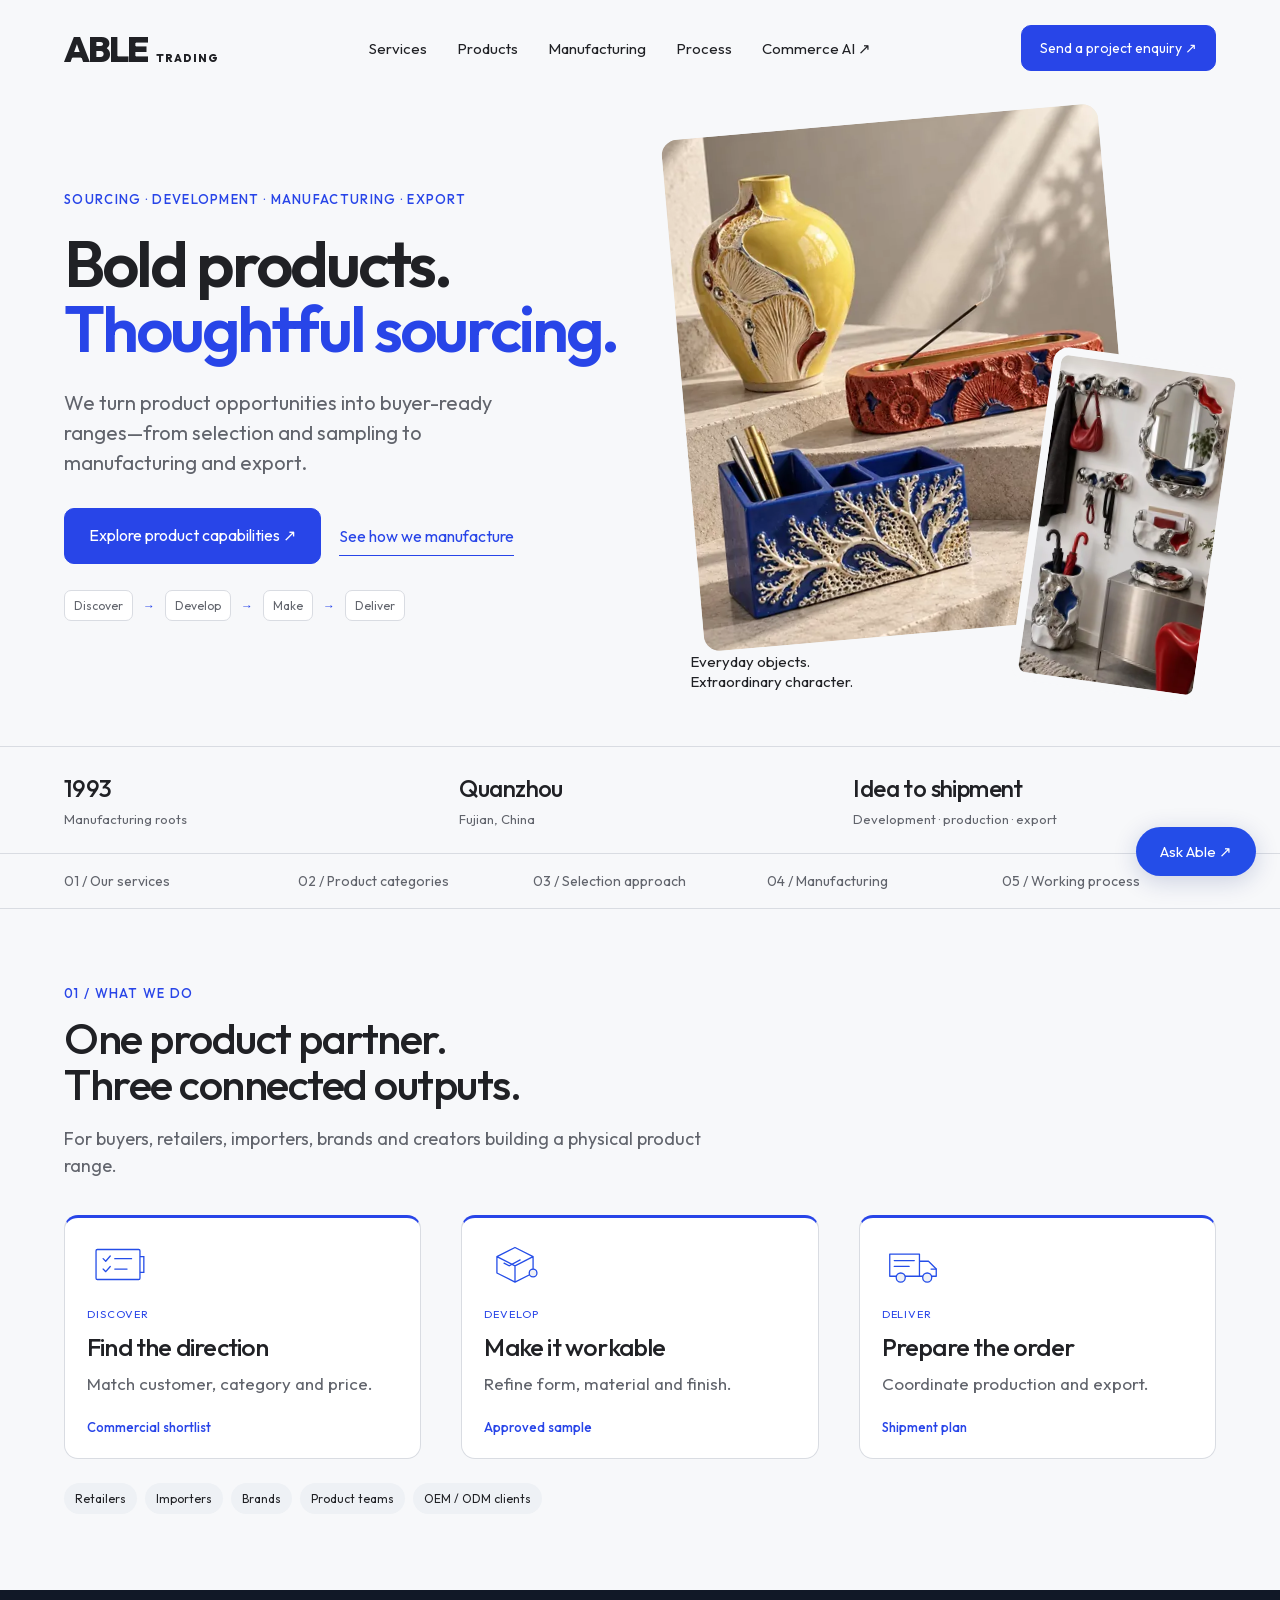
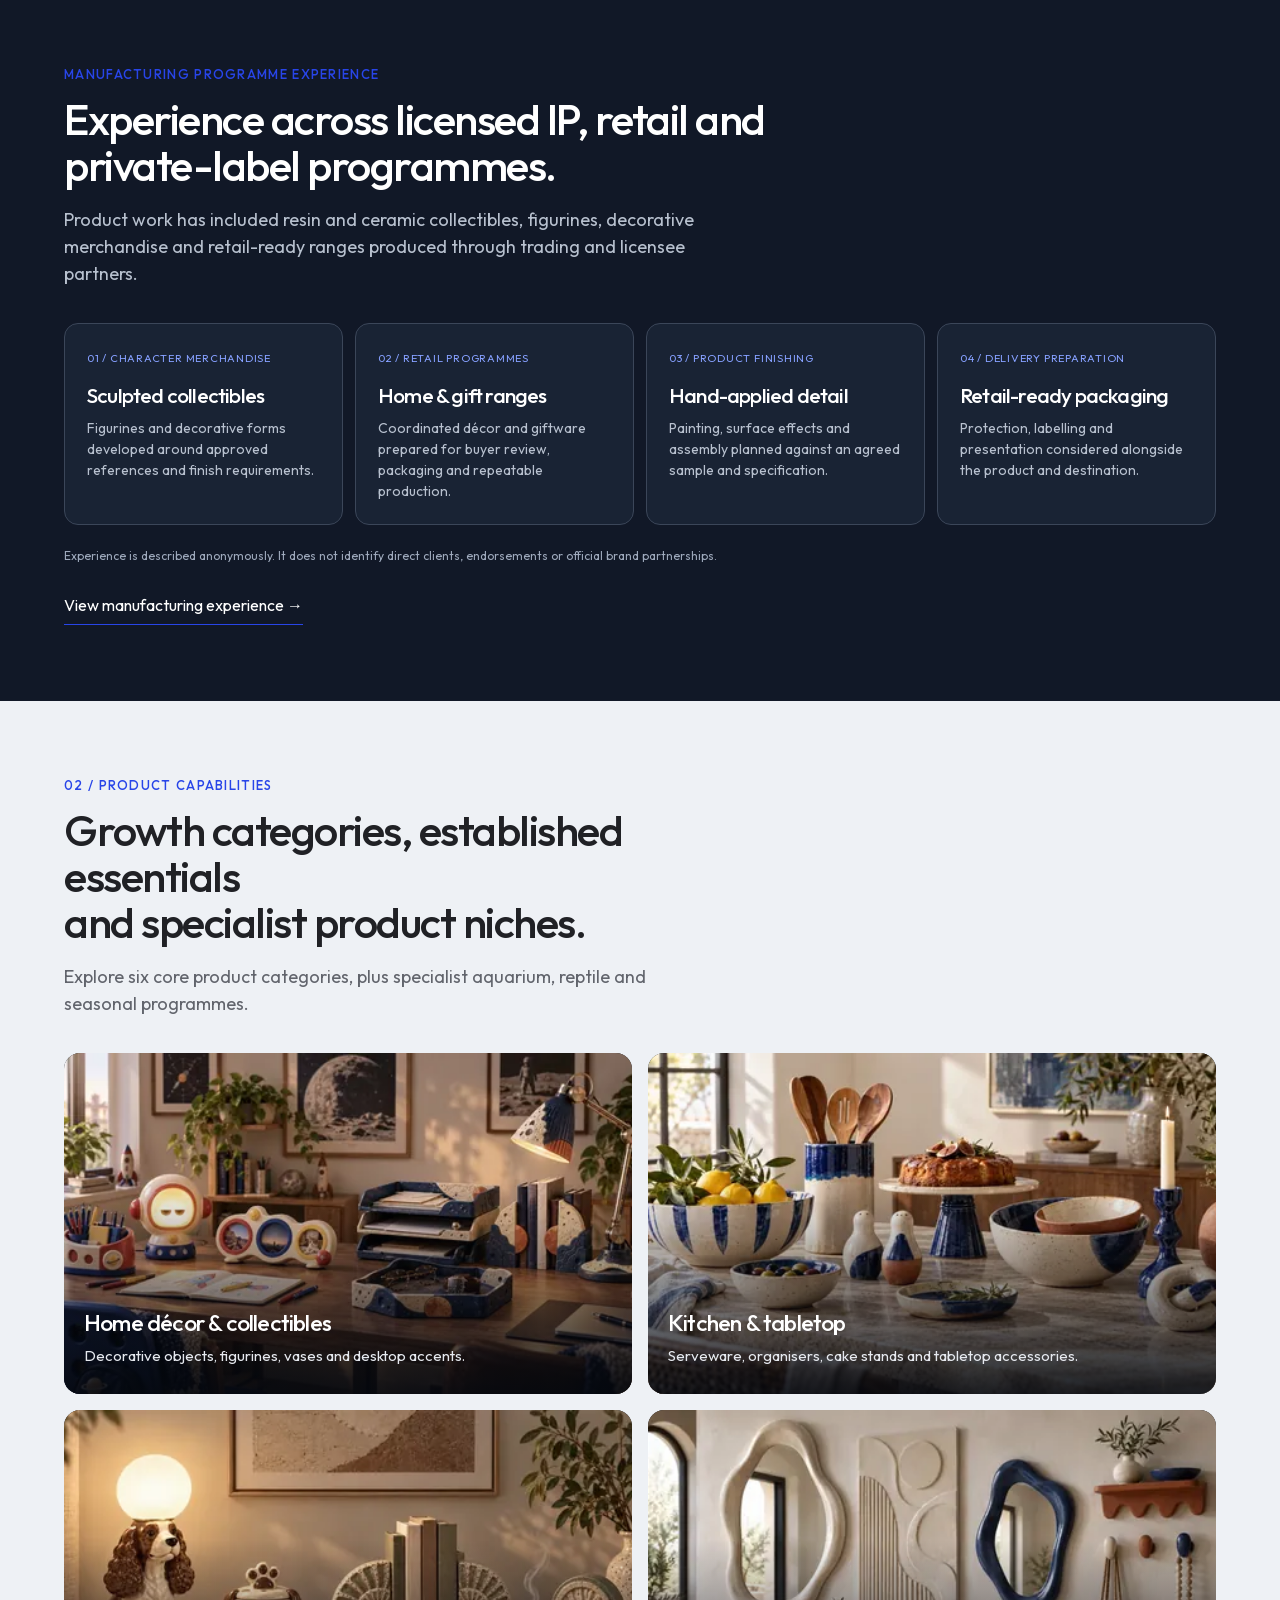
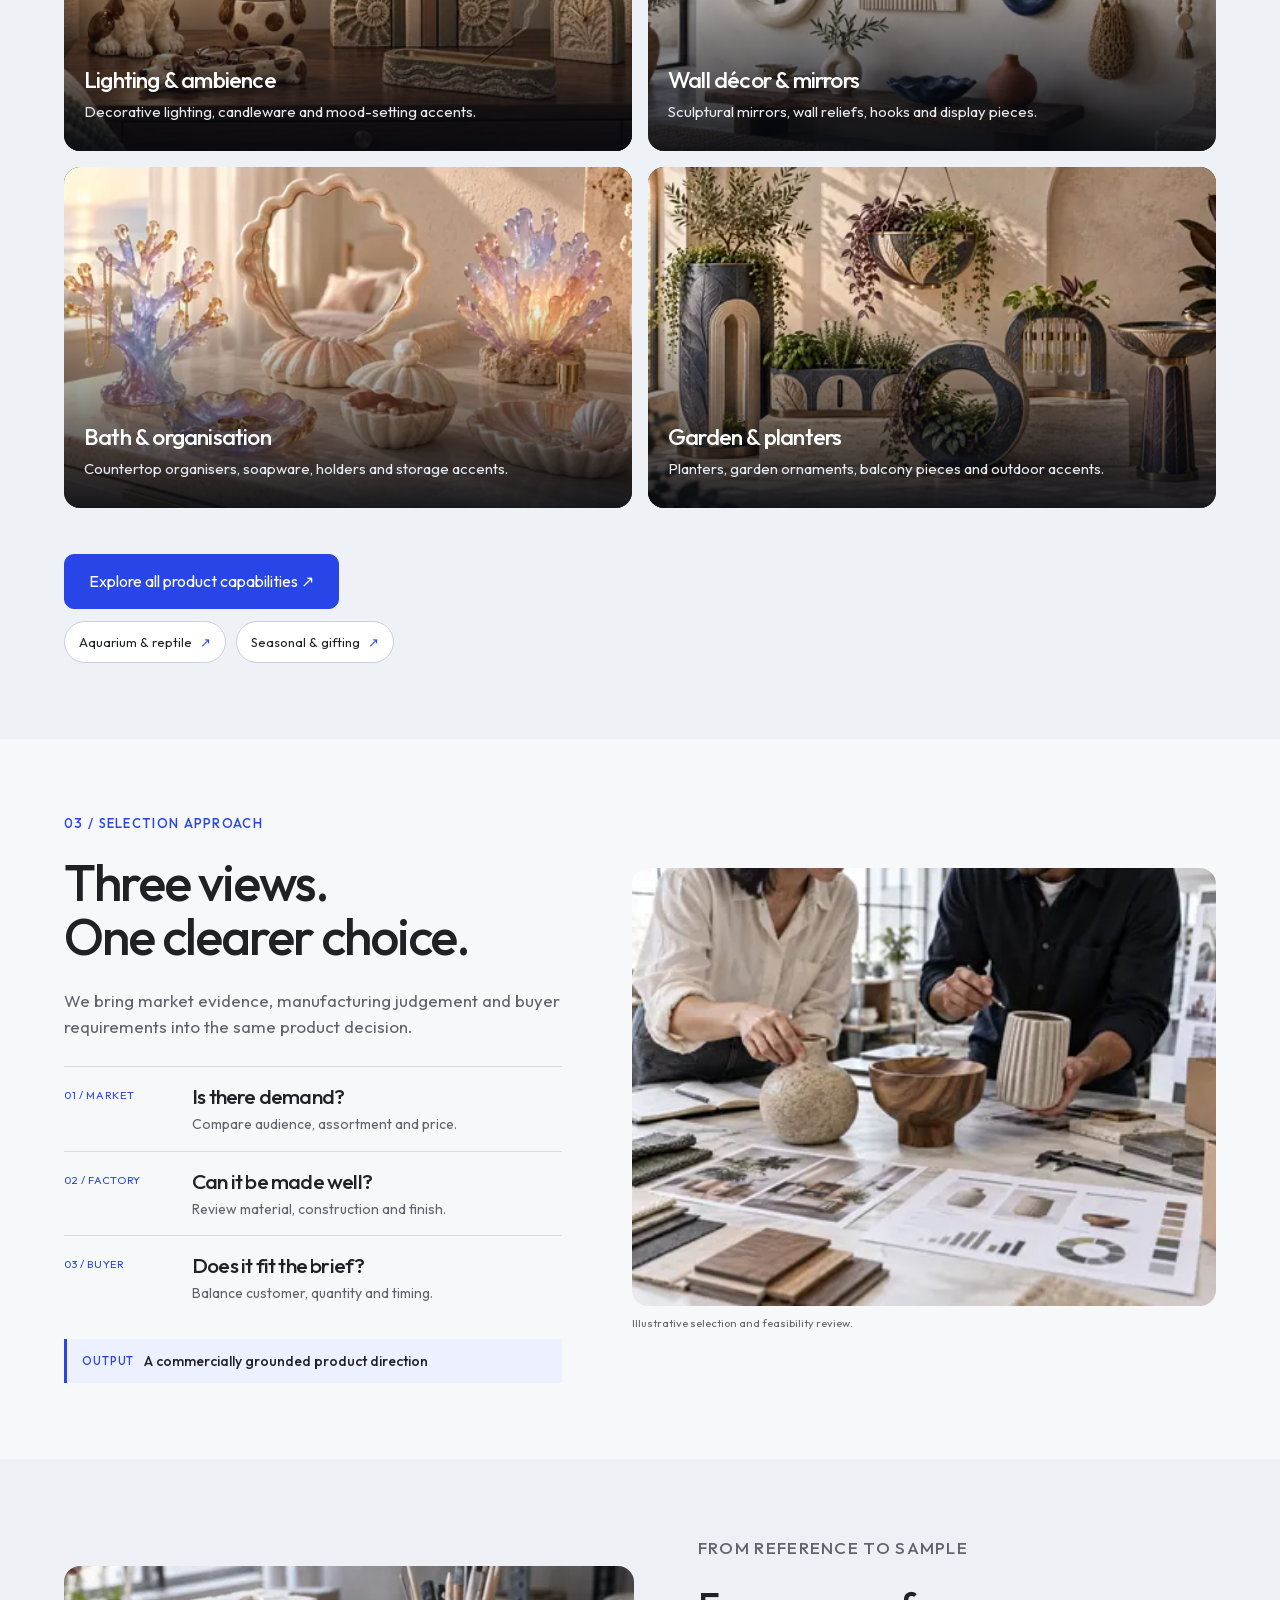
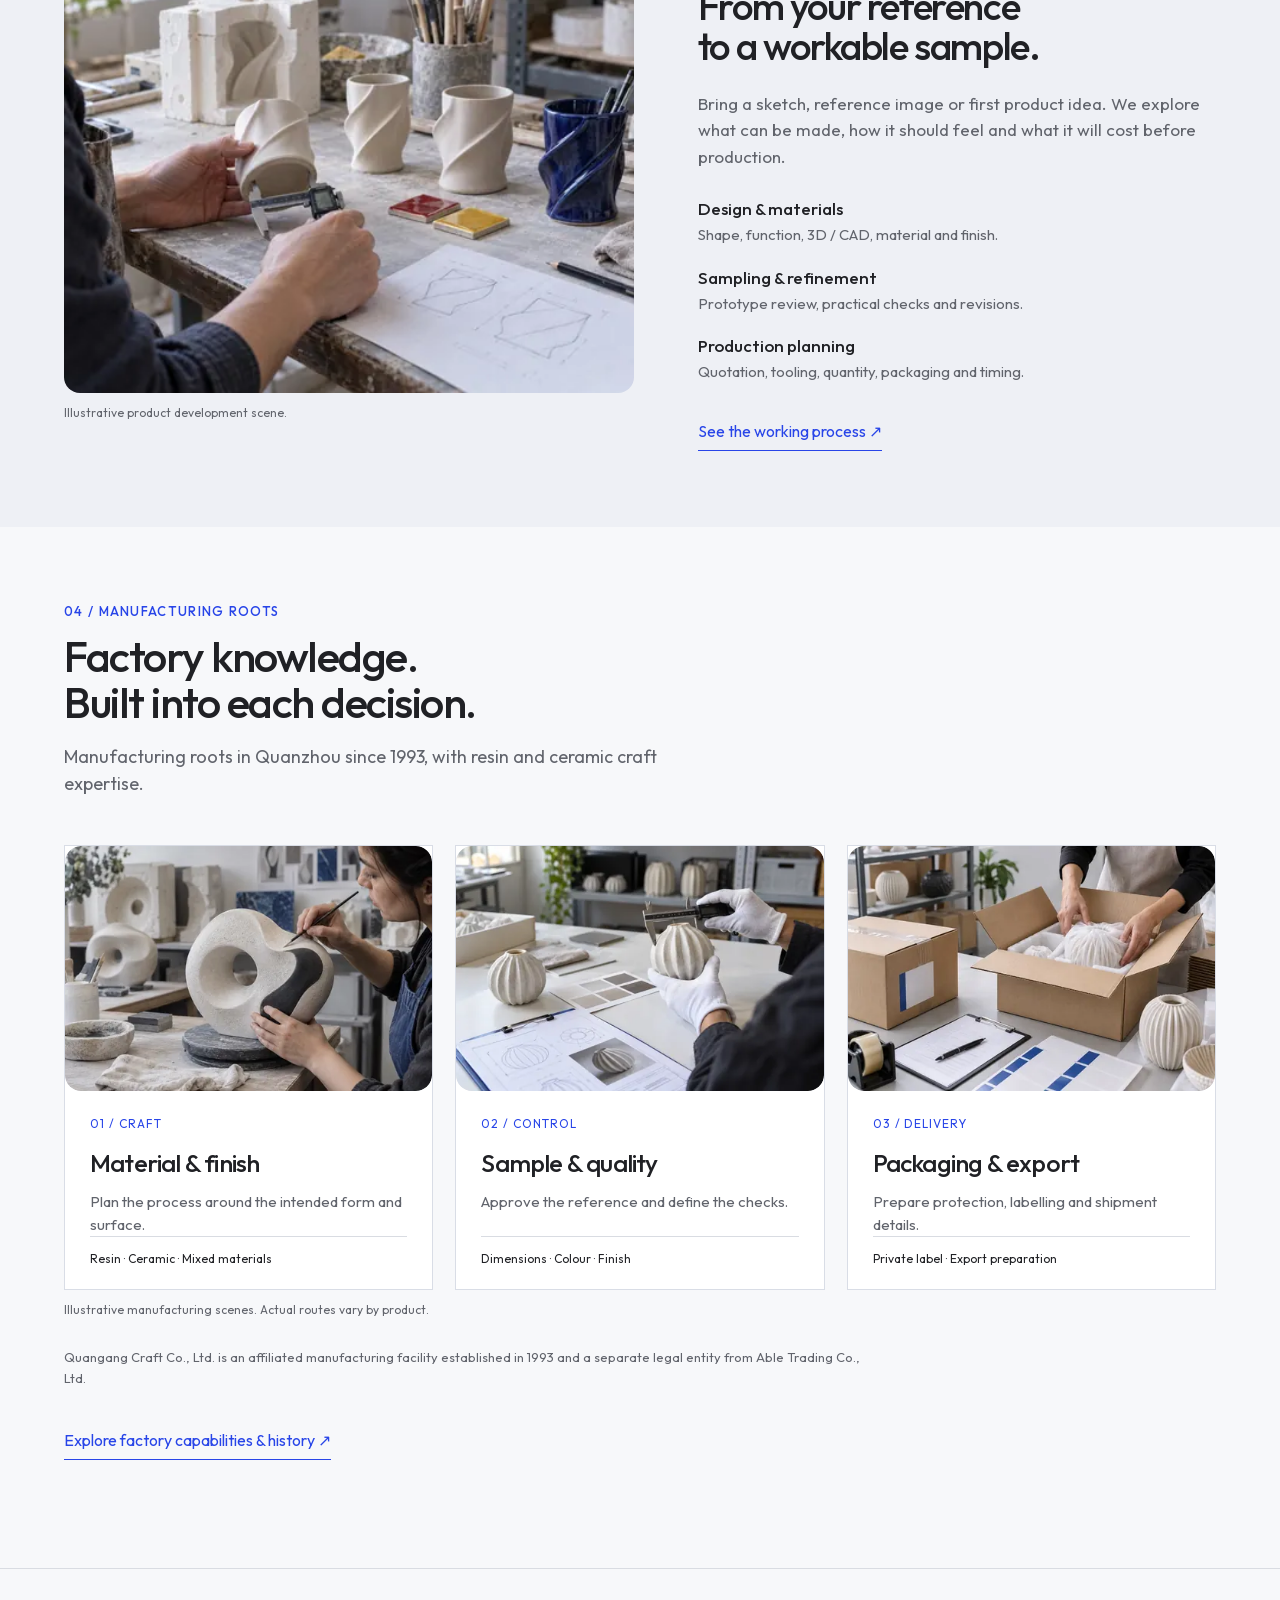
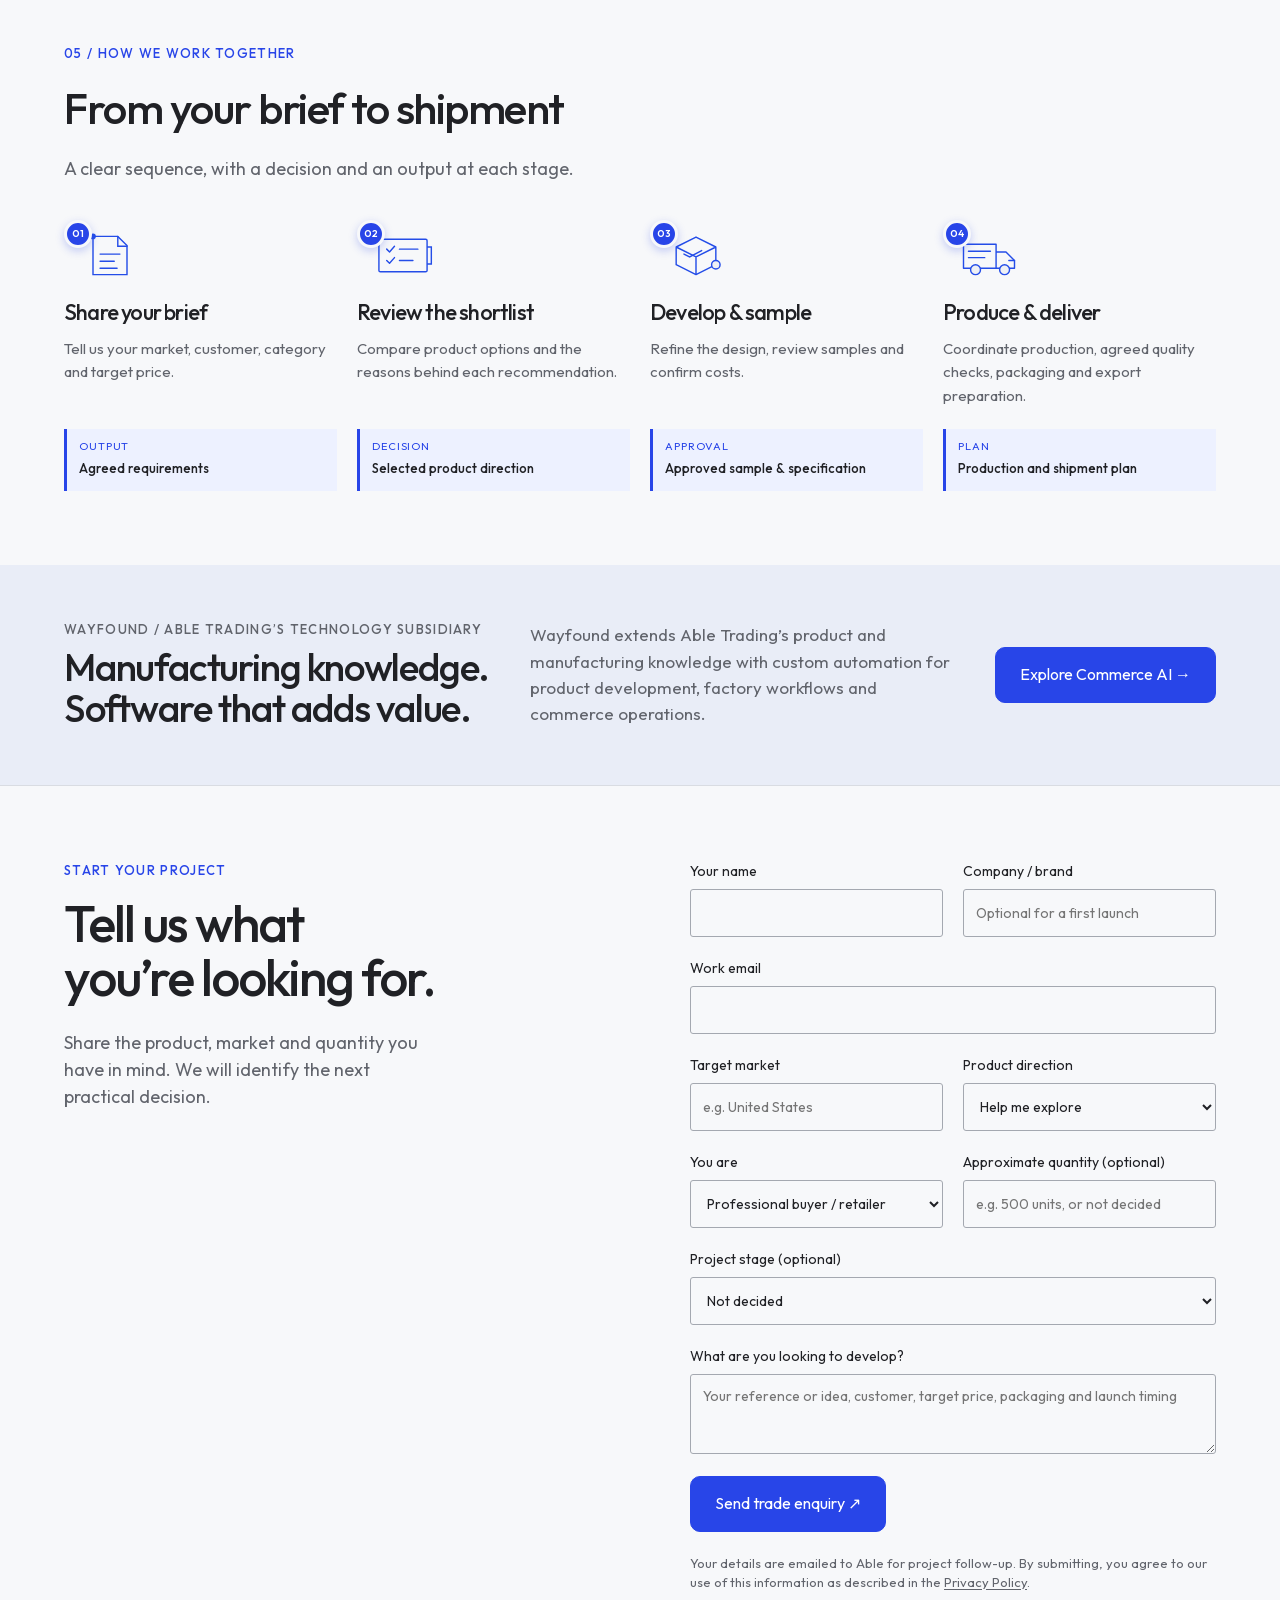
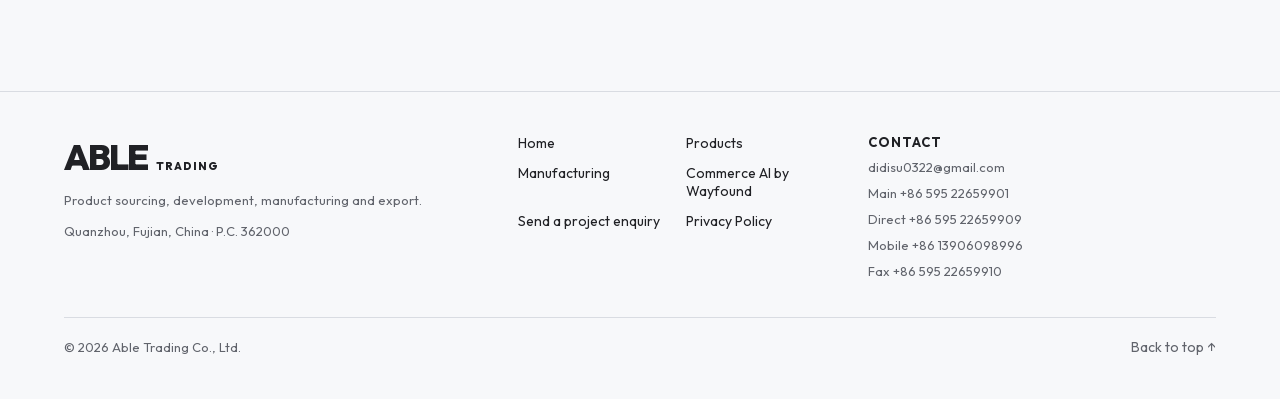
==== commit db83751f: "chore: auto-sync 2026-09-28 13:17:10 CST" ====
--- a/index.html
+++ b/index.html
@@ -33,8 +33,8 @@
   <section class="hero shell" id="top">
     <div class="hero-copy"><p class="eyebrow">Sourcing · Development · Manufacturing · Export</p><h1>Bold products.<br><span>Thoughtful sourcing.</span></h1><p class="hero-lead">We turn product opportunities into buyer-ready ranges—from selection and sampling to manufacturing and export.</p><div class="hero-actions"><a class="button" href="products.html" data-analytics-id="home_explore_products" data-analytics-stream="trade">Explore product capabilities ↗</a><a class="text-button" href="manufacturing.html" data-analytics-id="home_see_manufacturing" data-analytics-stream="manufacturing">See how we manufacture</a></div><div class="hero-path" aria-label="Able product journey"><span>Discover</span><i>→</i><span>Develop</span><i>→</i><span>Make</span><i>→</i><span>Deliver</span></div></div>
     <div class="hero-art" aria-label="Expressive homeware product references">
-      <figure class="hero-blue"><img src="assets/playful-utility.jpg" width="1122" height="1402" fetchpriority="high" alt="Colourful ceramic vase, incense holder and desktop organiser"></figure>
-      <figure class="hero-red"><img src="assets/social-tabletop.jpg" width="1086" height="1448" alt="Sculptural metallic hallway organisers, mirror, hooks and umbrella stand"></figure>
+      <figure class="hero-blue"><img src="assets/optimized/playful-utility.webp" width="1122" height="1402" fetchpriority="high" alt="Colourful ceramic vase, incense holder and desktop organiser" srcset="assets/optimized/playful-utility-480.webp 480w, assets/optimized/playful-utility-800.webp 800w" sizes="(max-width: 767px) calc(100vw - 32px), 50vw"></figure>
+      <figure class="hero-red"><img src="assets/optimized/social-tabletop.webp" width="1086" height="1448" alt="Sculptural metallic hallway organisers, mirror, hooks and umbrella stand" srcset="assets/optimized/social-tabletop-480.webp 480w, assets/optimized/social-tabletop-800.webp 800w" sizes="(max-width: 767px) calc(100vw - 32px), 50vw"></figure>
       <span class="art-caption">Everyday objects.<br>Extraordinary character.</span>
     </div>
   </section>
@@ -50,25 +50,25 @@
   <section class="section categories home-categories" id="edit"><div class="shell">
  <div class="section-heading compact-heading"><p class="eyebrow">02 / Product capabilities</p><h2>Growth categories, established essentials<br>and specialist product niches.</h2><p>Explore six core product categories, plus specialist aquarium, reptile and seasonal programmes.</p></div>
  <div class="category-grid capability-grid home-bento">
-  <article class="featured"><img src="assets/categories/home.jpg" width="1612" height="907" loading="lazy" alt="Home décor and collectible ceramic products"><div><h3>Home décor &amp; collectibles</h3><p>Decorative objects, figurines, vases and desktop accents.</p></div></article>
-  <article class="featured"><img src="assets/categories/kitchen-tabletop.jpg" width="1800" height="1013" loading="lazy" alt="Coordinated ceramic kitchen and tabletop collection"><div><h3>Kitchen &amp; tabletop</h3><p>Serveware, organisers, cake stands and tabletop accessories.</p></div></article>
-  <article><img src="assets/categories/lifestyle.jpg" width="1655" height="931" loading="lazy" alt="Decorative ceramic lighting and ambience accessories"><div><h3>Lighting &amp; ambience</h3><p>Decorative lighting, candleware and mood-setting accents.</p></div></article>
-  <article><img src="assets/categories/wall-decor-mirrors.jpg" width="1800" height="1013" loading="lazy" alt="Sculptural mirrors, wall relief and decorative hooks"><div><h3>Wall décor &amp; mirrors</h3><p>Sculptural mirrors, wall reliefs, hooks and display pieces.</p></div></article>
-  <article><img src="assets/categories/bath-organisation.jpg" width="1800" height="1013" loading="lazy" alt="Shell-inspired bathroom and jewellery organisers"><div><h3>Bath &amp; organisation</h3><p>Countertop organisers, soapware, holders and storage accents.</p></div></article>
-  <article><img src="assets/categories/garden-optimized.jpg" width="1600" height="900" loading="lazy" alt="Decorative garden planters and outdoor accessories"><div><h3>Garden &amp; planters</h3><p>Planters, garden ornaments, balcony pieces and outdoor accents.</p></div></article>
+  <article class="featured"><img src="assets/optimized/categories/home.webp" width="1612" height="907" loading="lazy" decoding="async" alt="Home décor and collectible ceramic products" srcset="assets/optimized/categories/home-480.webp 480w, assets/optimized/categories/home-800.webp 800w, assets/optimized/categories/home-1200.webp 1200w" sizes="(max-width: 767px) calc(100vw - 32px), 50vw"><div><h3>Home décor &amp; collectibles</h3><p>Decorative objects, figurines, vases and desktop accents.</p></div></article>
+  <article class="featured"><img src="assets/optimized/categories/kitchen-tabletop.webp" width="1800" height="1013" loading="lazy" decoding="async" alt="Coordinated ceramic kitchen and tabletop collection" srcset="assets/optimized/categories/kitchen-tabletop-480.webp 480w, assets/optimized/categories/kitchen-tabletop-800.webp 800w, assets/optimized/categories/kitchen-tabletop-1200.webp 1200w" sizes="(max-width: 767px) calc(100vw - 32px), 50vw"><div><h3>Kitchen &amp; tabletop</h3><p>Serveware, organisers, cake stands and tabletop accessories.</p></div></article>
+  <article><img src="assets/optimized/categories/lifestyle.webp" width="1655" height="931" loading="lazy" decoding="async" alt="Decorative ceramic lighting and ambience accessories" srcset="assets/optimized/categories/lifestyle-480.webp 480w, assets/optimized/categories/lifestyle-800.webp 800w, assets/optimized/categories/lifestyle-1200.webp 1200w" sizes="(max-width: 767px) calc(100vw - 32px), 50vw"><div><h3>Lighting &amp; ambience</h3><p>Decorative lighting, candleware and mood-setting accents.</p></div></article>
+  <article><img src="assets/optimized/categories/wall-decor-mirrors.webp" width="1800" height="1013" loading="lazy" decoding="async" alt="Sculptural mirrors, wall relief and decorative hooks" srcset="assets/optimized/categories/wall-decor-mirrors-480.webp 480w, assets/optimized/categories/wall-decor-mirrors-800.webp 800w, assets/optimized/categories/wall-decor-mirrors-1200.webp 1200w" sizes="(max-width: 767px) calc(100vw - 32px), 50vw"><div><h3>Wall décor &amp; mirrors</h3><p>Sculptural mirrors, wall reliefs, hooks and display pieces.</p></div></article>
+  <article><img src="assets/optimized/categories/bath-organisation.webp" width="1800" height="1013" loading="lazy" decoding="async" alt="Shell-inspired bathroom and jewellery organisers" srcset="assets/optimized/categories/bath-organisation-480.webp 480w, assets/optimized/categories/bath-organisation-800.webp 800w, assets/optimized/categories/bath-organisation-1200.webp 1200w" sizes="(max-width: 767px) calc(100vw - 32px), 50vw"><div><h3>Bath &amp; organisation</h3><p>Countertop organisers, soapware, holders and storage accents.</p></div></article>
+  <article><img src="assets/optimized/categories/garden-optimized.webp" width="1600" height="900" loading="lazy" decoding="async" alt="Decorative garden planters and outdoor accessories" srcset="assets/optimized/categories/garden-optimized-480.webp 480w, assets/optimized/categories/garden-optimized-800.webp 800w, assets/optimized/categories/garden-optimized-1200.webp 1200w" sizes="(max-width: 767px) calc(100vw - 32px), 50vw"><div><h3>Garden &amp; planters</h3><p>Planters, garden ornaments, balcony pieces and outdoor accents.</p></div></article>
  </div><div class="section-actions home-category-actions"><a class="button" href="products.html" data-analytics-id="home_explore_categories" data-analytics-stream="trade">Explore all product capabilities ↗</a><div class="specialist-category-links" aria-label="Specialist product programmes"><a href="products.html?category=habitat#direction" data-analytics-category="habitat">Aquarium &amp; reptile</a><a href="products.html?category=seasonal#direction" data-analytics-category="seasonal">Seasonal &amp; gifting</a></div></div>
 </div></section>
 <section class="section shell approach home-selection" id="thinking">
  <div><p class="eyebrow">03 / Selection approach</p><h2>Three views.<br>One clearer choice.</h2><p class="selection-intro">We bring market evidence, manufacturing judgement and buyer requirements into the same product decision.</p><ol class="selection-points"><li><span>01 / Market</span><h3>Is there demand?</h3><p>Compare audience, assortment and price.</p></li><li><span>02 / Factory</span><h3>Can it be made well?</h3><p>Review material, construction and finish.</p></li><li><span>03 / Buyer</span><h3>Does it fit the brief?</h3><p>Balance customer, quantity and timing.</p></li></ol><p class="selection-output"><span>Output</span>A commercially grounded product direction</p></div>
- <figure><img src="assets/home/selection-review.jpg" width="1800" height="1013" loading="lazy" alt="Illustrative buyer and product developer reviewing prototypes, materials and product data"><figcaption>Illustrative selection and feasibility review.</figcaption></figure>
+ <figure><img src="assets/optimized/home/selection-review.webp" width="1800" height="1013" loading="lazy" decoding="async" alt="Illustrative buyer and product developer reviewing prototypes, materials and product data" srcset="assets/optimized/home/selection-review-480.webp 480w, assets/optimized/home/selection-review-800.webp 800w, assets/optimized/home/selection-review-1200.webp 1200w" sizes="(max-width: 767px) calc(100vw - 32px), 50vw"><figcaption>Illustrative selection and feasibility review.</figcaption></figure>
 </section>
 <section class="section development" id="development"><div class="shell development-grid">
- <figure><img src="assets/factory-review-concept-optimized.jpg" width="1400" height="1050" loading="lazy" alt="Illustrative ceramic concept development and sample measurement"><figcaption>Illustrative product development scene.</figcaption></figure>
+ <figure><img src="assets/optimized/factory-review-concept-optimized.webp" width="1400" height="1050" loading="lazy" decoding="async" alt="Illustrative ceramic concept development and sample measurement" srcset="assets/optimized/factory-review-concept-optimized-480.webp 480w, assets/optimized/factory-review-concept-optimized-800.webp 800w, assets/optimized/factory-review-concept-optimized-1200.webp 1200w" sizes="(max-width: 767px) calc(100vw - 32px), 50vw"><figcaption>Illustrative product development scene.</figcaption></figure>
  <div><p class="eyebrow">From reference to sample</p><h2>From your reference<br>to a workable sample.</h2><p>Bring a sketch, reference image or first product idea. We explore what can be made, how it should feel and what it will cost before production.</p><ul><li><strong>Design &amp; materials</strong><span>Shape, function, 3D / CAD, material and finish.</span></li><li><strong>Sampling &amp; refinement</strong><span>Prototype review, practical checks and revisions.</span></li><li><strong>Production planning</strong><span>Quotation, tooling, quantity, packaging and timing.</span></li></ul><a class="text-button" href="#process">See the working process ↗</a></div>
 </div></section>
 <section class="section shell manufacturing" id="manufacturing">
  <div class="section-heading compact-heading"><p class="eyebrow">04 / Manufacturing roots</p><h2>Factory knowledge.<br>Built into each decision.</h2><p>Manufacturing roots in Quanzhou since 1993, with resin and ceramic craft expertise.</p></div>
- <div class="manufacturing-evidence"><article class="evidence-card"><figure><img src="assets/home/manufacturing/materials-craft-manufacturing.jpg" width="1200" height="800" loading="lazy" alt="Illustrative hand finishing of a decorative object"></figure><div class="evidence-copy"><span class="evidence-index">01 / Craft</span><h3>Material &amp; finish</h3><p>Plan the process around the intended form and surface.</p><small>Resin · Ceramic · Mixed materials</small></div></article><article class="evidence-card"><figure><img src="assets/home/manufacturing/production-quality-check.jpg" width="1200" height="800" loading="lazy" alt="Illustrative product quality check against specification"></figure><div class="evidence-copy"><span class="evidence-index">02 / Control</span><h3>Sample &amp; quality</h3><p>Approve the reference and define the checks.</p><small>Dimensions · Colour · Finish</small></div></article><article class="evidence-card"><figure><img src="assets/home/manufacturing/packaging-export-prep.jpg" width="1200" height="800" loading="lazy" alt="Illustrative protective packaging for export"></figure><div class="evidence-copy"><span class="evidence-index">03 / Delivery</span><h3>Packaging &amp; export</h3><p>Prepare protection, labelling and shipment details.</p><small>Private label · Export preparation</small></div></article></div>
+ <div class="manufacturing-evidence"><article class="evidence-card"><figure><img src="assets/optimized/home/manufacturing/materials-craft-manufacturing.webp" width="1200" height="800" loading="lazy" decoding="async" alt="Illustrative hand finishing of a decorative object" srcset="assets/optimized/home/manufacturing/materials-craft-manufacturing-480.webp 480w, assets/optimized/home/manufacturing/materials-craft-manufacturing-800.webp 800w, assets/optimized/home/manufacturing/materials-craft-manufacturing-1200.webp 1200w" sizes="(max-width: 767px) calc(100vw - 32px), 50vw"></figure><div class="evidence-copy"><span class="evidence-index">01 / Craft</span><h3>Material &amp; finish</h3><p>Plan the process around the intended form and surface.</p><small>Resin · Ceramic · Mixed materials</small></div></article><article class="evidence-card"><figure><img src="assets/optimized/home/manufacturing/production-quality-check.webp" width="1200" height="800" loading="lazy" decoding="async" alt="Illustrative product quality check against specification" srcset="assets/optimized/home/manufacturing/production-quality-check-480.webp 480w, assets/optimized/home/manufacturing/production-quality-check-800.webp 800w, assets/optimized/home/manufacturing/production-quality-check-1200.webp 1200w" sizes="(max-width: 767px) calc(100vw - 32px), 50vw"></figure><div class="evidence-copy"><span class="evidence-index">02 / Control</span><h3>Sample &amp; quality</h3><p>Approve the reference and define the checks.</p><small>Dimensions · Colour · Finish</small></div></article><article class="evidence-card"><figure><img src="assets/optimized/home/manufacturing/packaging-export-prep.webp" width="1200" height="800" loading="lazy" decoding="async" alt="Illustrative protective packaging for export" srcset="assets/optimized/home/manufacturing/packaging-export-prep-480.webp 480w, assets/optimized/home/manufacturing/packaging-export-prep-800.webp 800w, assets/optimized/home/manufacturing/packaging-export-prep-1200.webp 1200w" sizes="(max-width: 767px) calc(100vw - 32px), 50vw"></figure><div class="evidence-copy"><span class="evidence-index">03 / Delivery</span><h3>Packaging &amp; export</h3><p>Prepare protection, labelling and shipment details.</p><small>Private label · Export preparation</small></div></article></div>
  <p class="evidence-note">Illustrative manufacturing scenes. Actual routes vary by product.</p><p class="factory-relationship">Quangang Craft Co., Ltd. is an affiliated manufacturing facility established in 1993 and a separate legal entity from Able Trading Co., Ltd.</p><a class="text-button manufacturing-link" href="manufacturing.html" data-analytics-id="home_explore_factory" data-analytics-stream="manufacturing">Explore factory capabilities &amp; history ↗</a>
 </section>
 
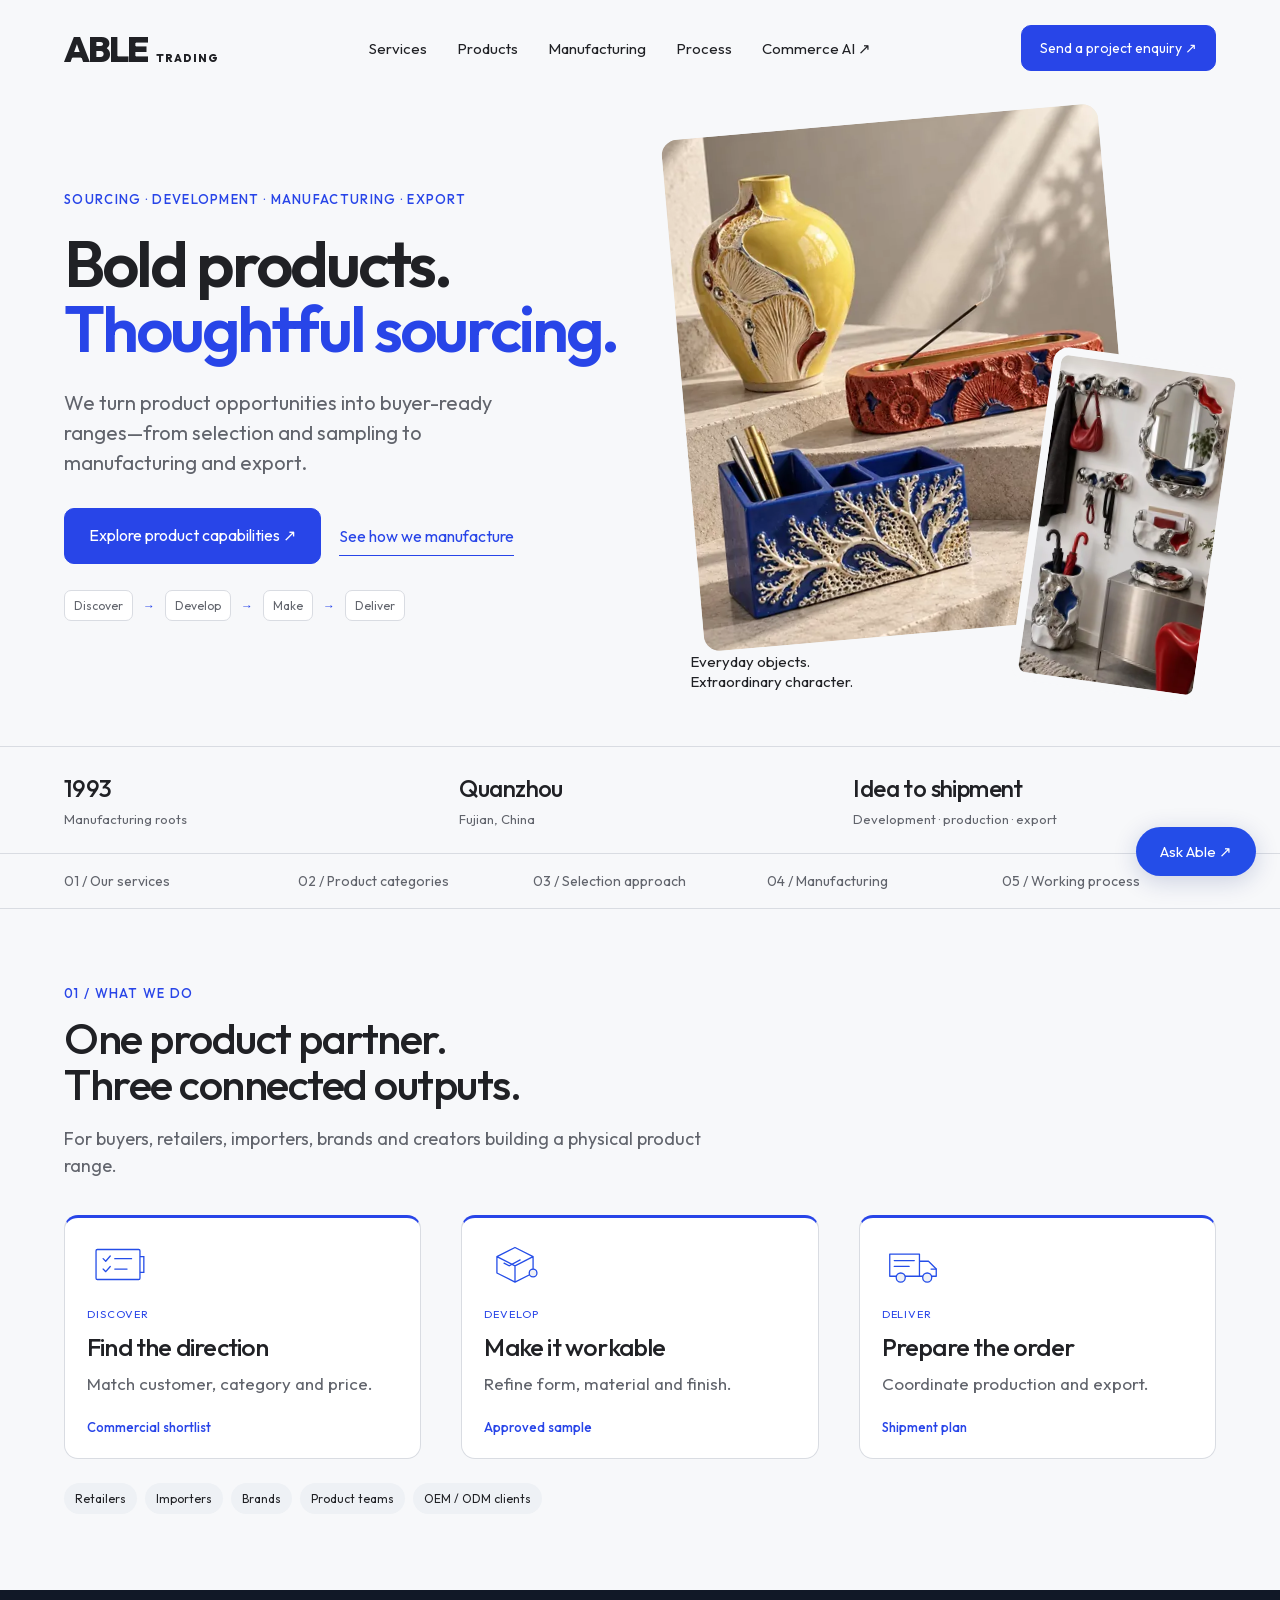
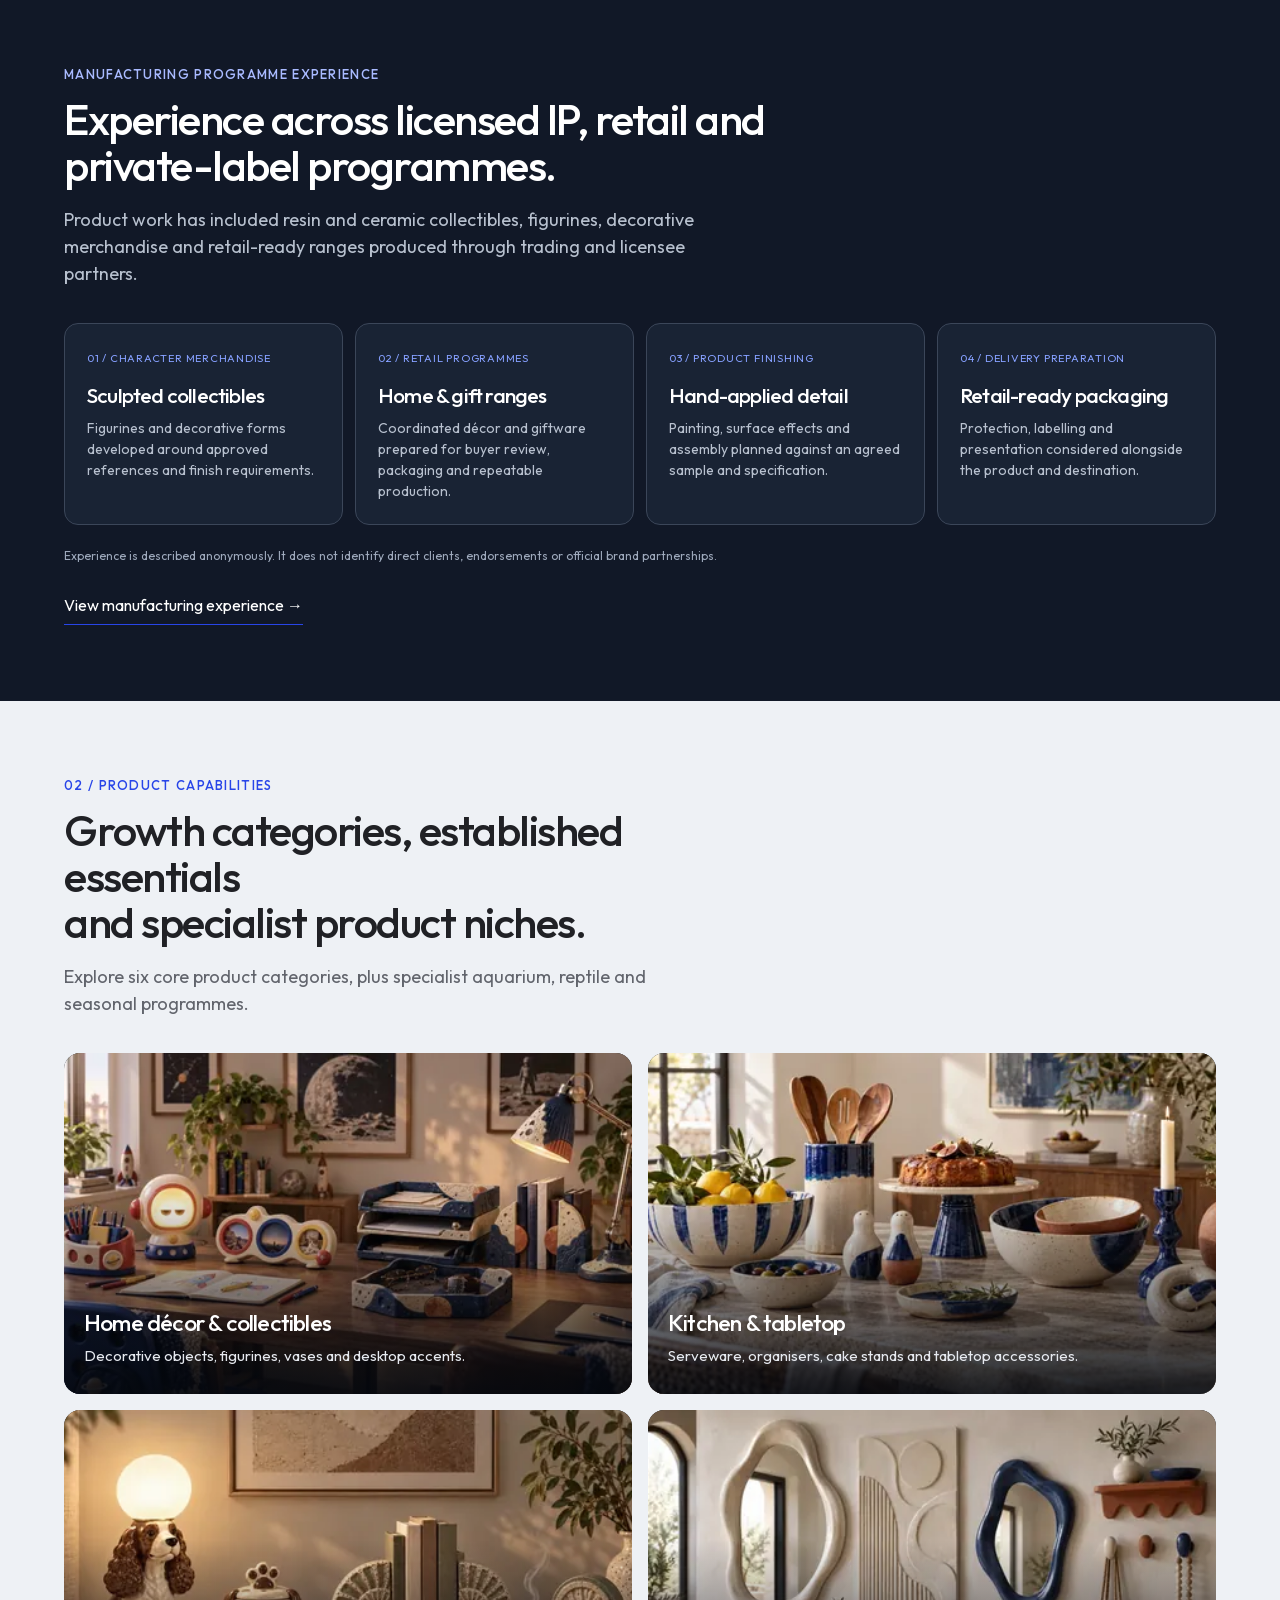
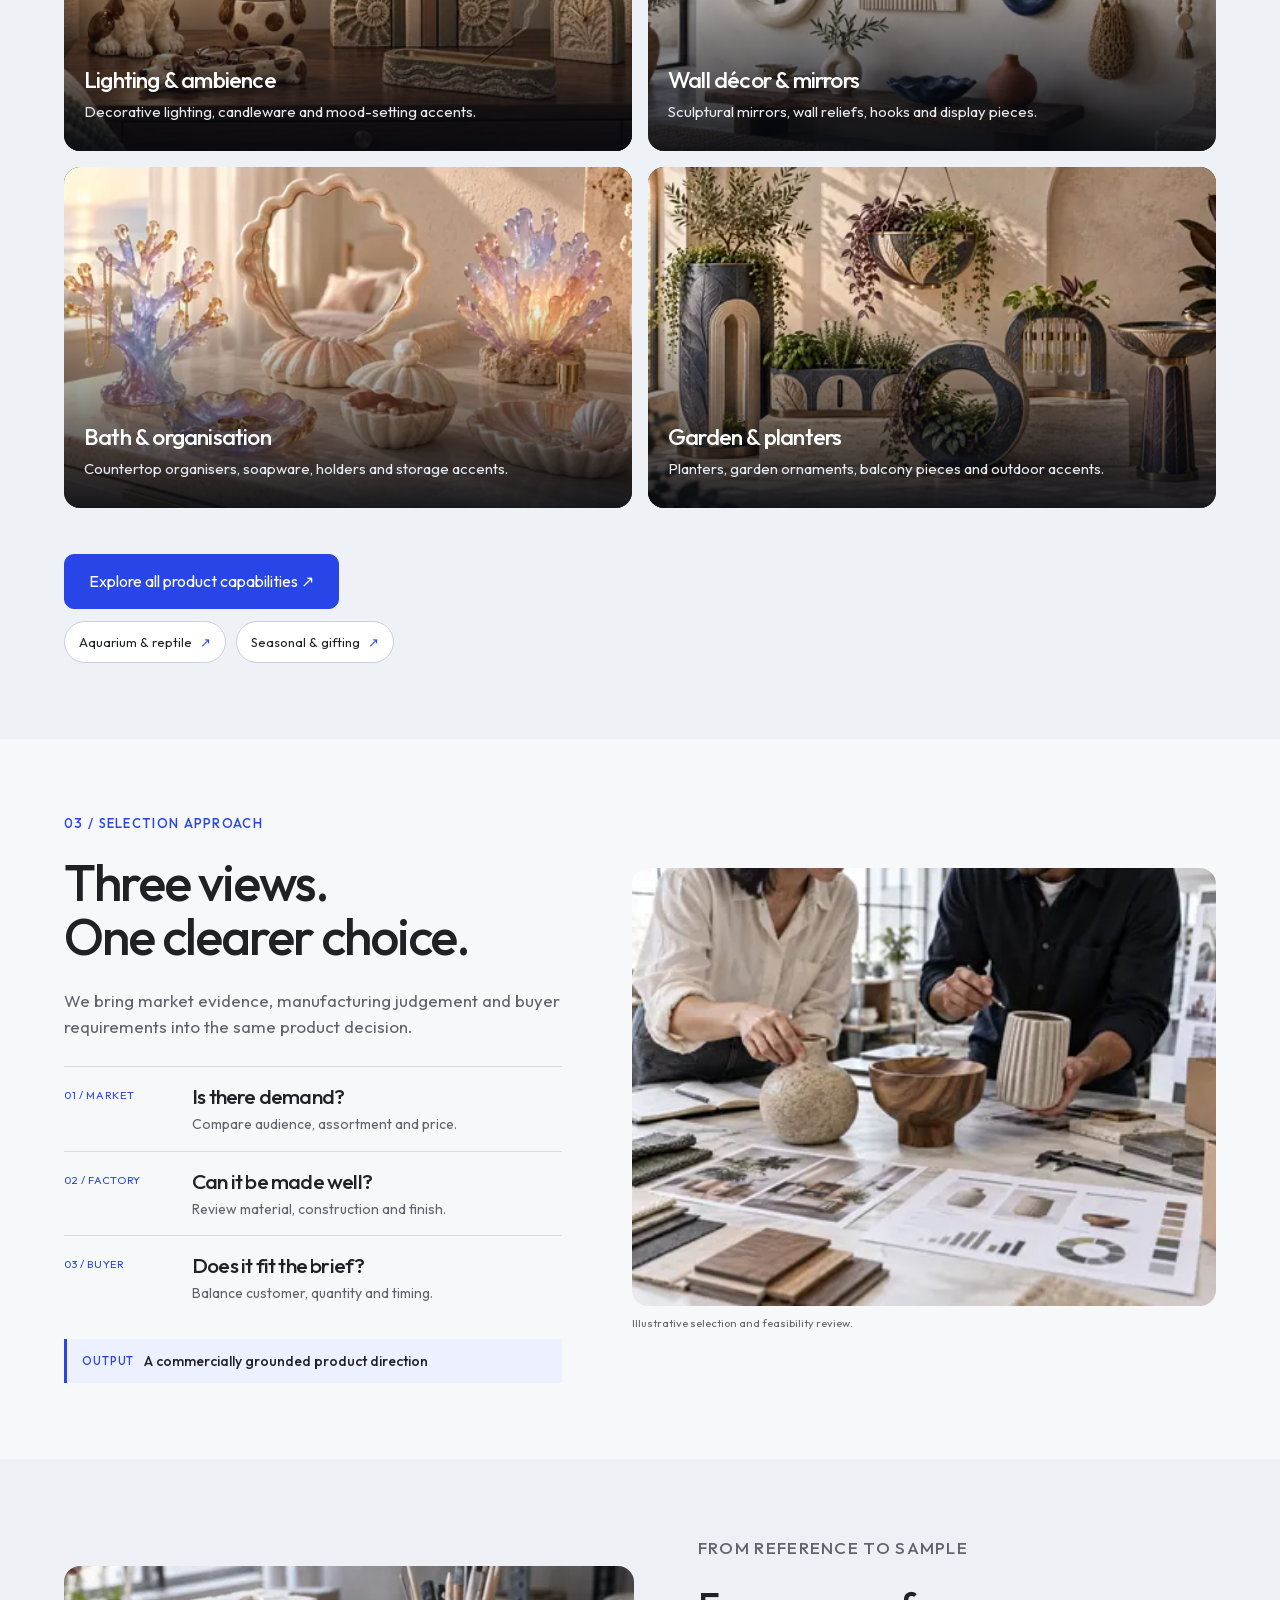
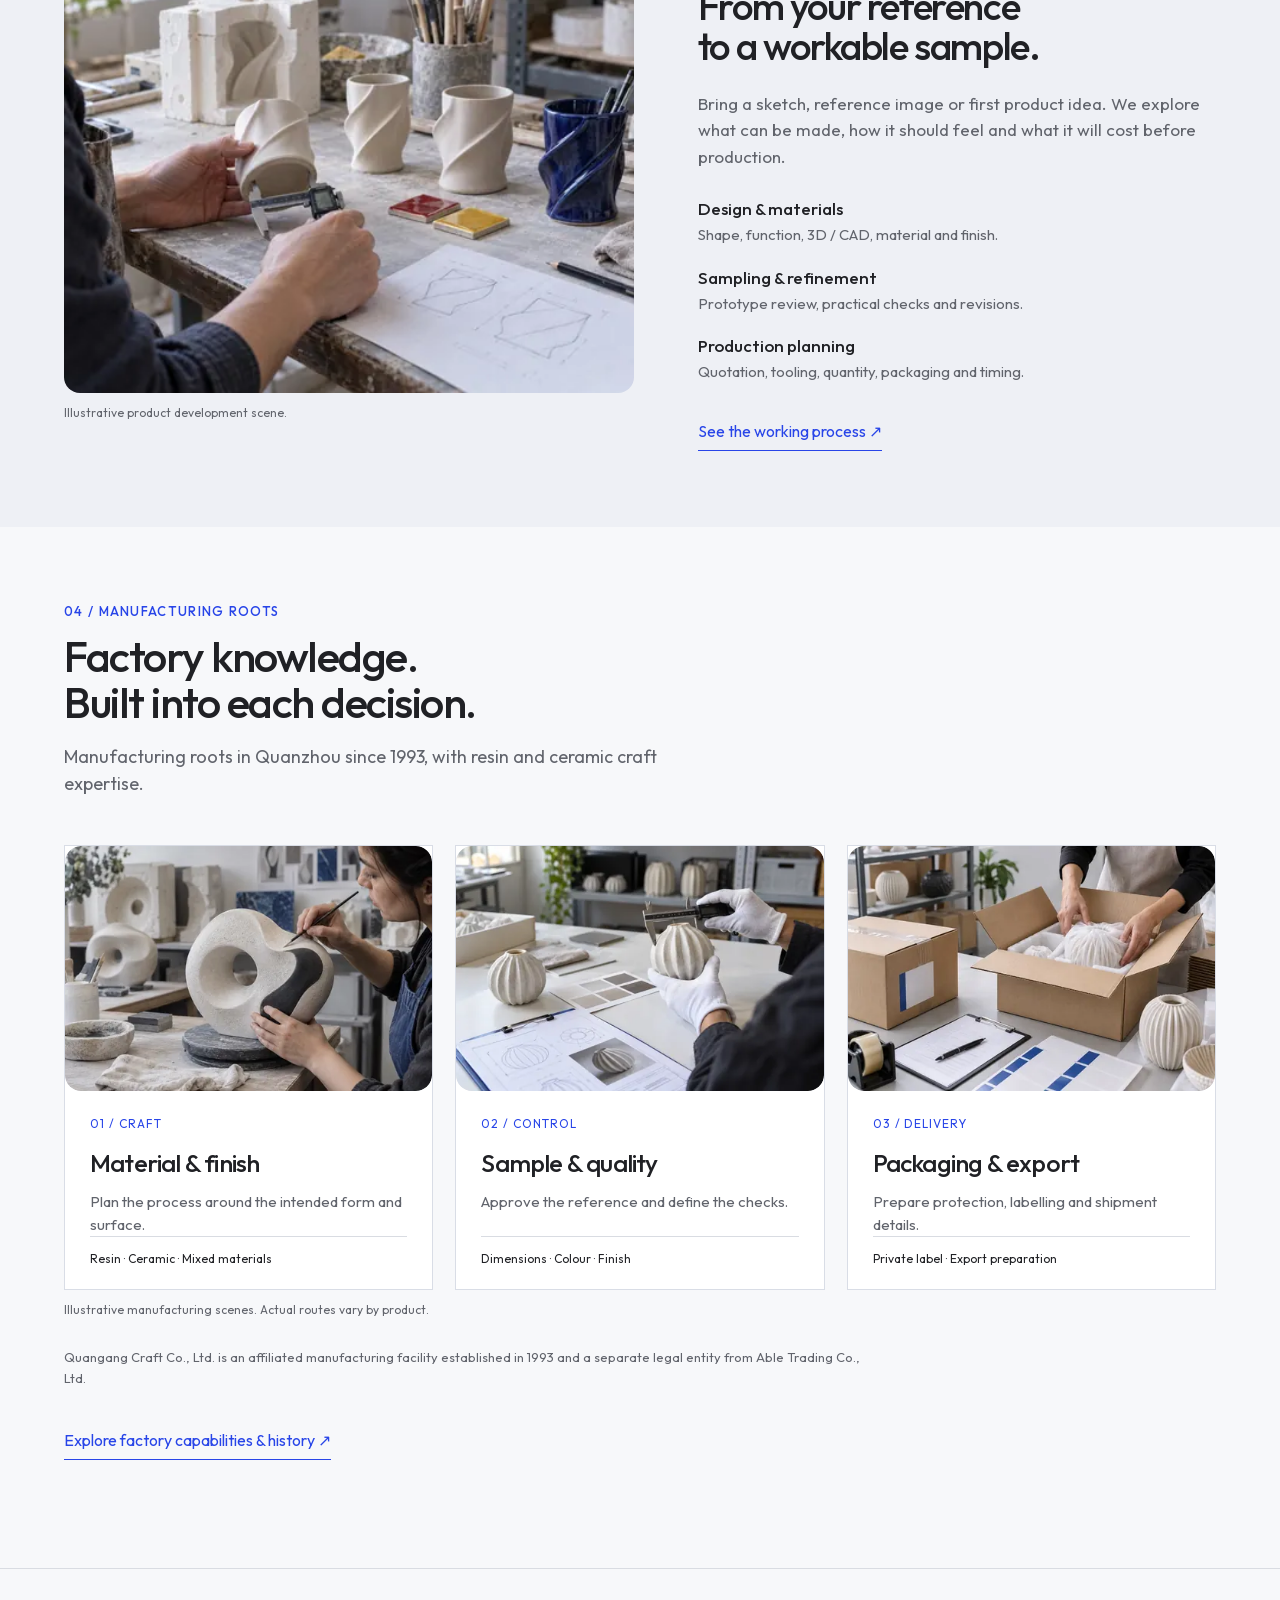
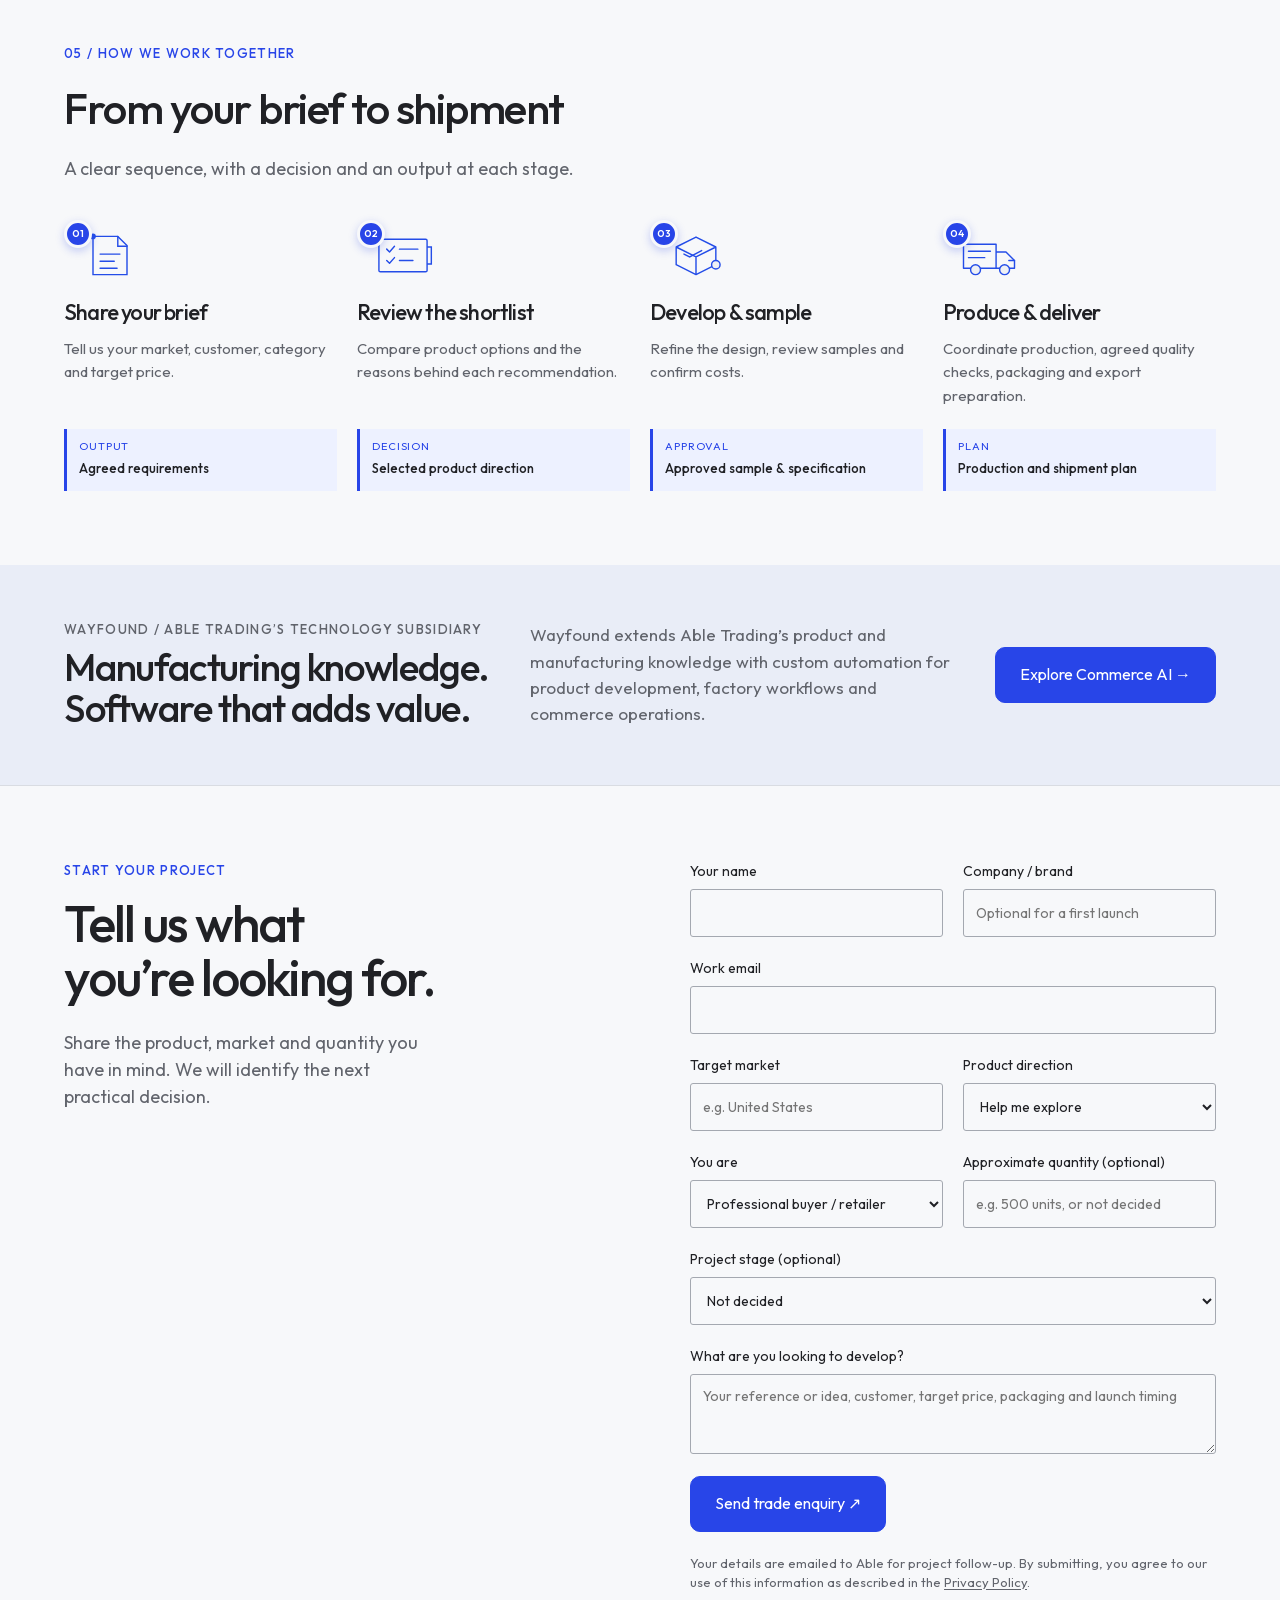
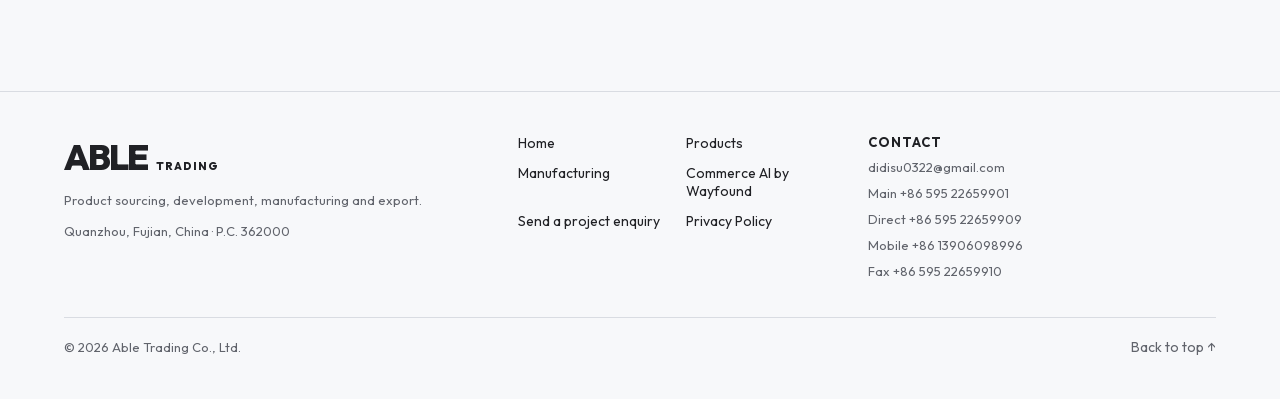
==== commit 7f816ddd: "chore: auto-sync 2026-09-28 13:23:05 CST" ====
--- a/index.html
+++ b/index.html
@@ -22,7 +22,7 @@
   <link rel="icon" href="data:image/svg+xml,%3Csvg xmlns='http://www.w3.org/2000/svg' viewBox='0 0 32 32'%3E%3Crect width='32' height='32' fill='%232845e8'/%3E%3Ctext x='5' y='25' fill='white' font-size='26' font-family='Arial' font-weight='bold'%3EA%3C/text%3E%3C/svg%3E">
   <script src="enquiry.js?v=seo-analytics-1" defer></script>
   <script src="direction.js?v=email-1" defer></script>
-<link rel="stylesheet" href="site.css?v=seo-analytics-1"><link rel="stylesheet" href="visual.css?v=launch-polish-1"><script src="site.js?v=analytics-1" defer></script><script type="application/ld+json">{"@context":"https://schema.org","@type":"ItemList","name":"Able Trading product categories","itemListElement":[{"@type":"ListItem","position":1,"name":"Home decor and collectibles"},{"@type":"ListItem","position":2,"name":"Kitchen and tabletop"},{"@type":"ListItem","position":3,"name":"Lighting and ambience"},{"@type":"ListItem","position":4,"name":"Wall decor and mirrors"},{"@type":"ListItem","position":5,"name":"Bath and organisation"},{"@type":"ListItem","position":6,"name":"Garden and planters"},{"@type":"ListItem","position":7,"name":"Aquarium and reptile"},{"@type":"ListItem","position":8,"name":"Seasonal and gifting"}]}</script><script src="analytics-config.js?v=3" defer></script><script src="analytics.js?v=3" defer></script><!-- Unified site identity and page schema --><script type="application/ld+json">{"@context":"https://schema.org","@graph":[{"@type":"Organization","@id":"https://able-sooty.vercel.app/#organization","name":"Able Trading Co., Ltd.","url":"https://able-sooty.vercel.app/","logo":{"@type":"ImageObject","url":"https://able-sooty.vercel.app/assets/able-trading-logo.svg"},"email":"didisu0322@gmail.com","address":{"@type":"PostalAddress","addressLocality":"Quanzhou","addressRegion":"Fujian","postalCode":"362000","addressCountry":"CN"},"contactPoint":[{"@type":"ContactPoint","contactType":"business enquiries","email":"didisu0322@gmail.com","telephone":"+86-595-22659901","faxNumber":"+86-595-22659910"},{"@type":"ContactPoint","contactType":"direct line","telephone":"+86-595-22659909"},{"@type":"ContactPoint","contactType":"mobile enquiries","telephone":"+86-13906098996"}]},{"@type":"WebSite","@id":"https://able-sooty.vercel.app/#website","url":"https://able-sooty.vercel.app/","name":"Able Trading | Product Sourcing, Development & Manufacturing","description":"Product sourcing, product development, resin and ceramic manufacturing, OEM/ODM and commerce support for B2B buyers.","publisher":{"@id":"https://able-sooty.vercel.app/#organization"}}]}</script></head>
+<link rel="stylesheet" href="site.css?v=performance-1"><link rel="stylesheet" href="visual.css?v=performance-1"><script src="site.js?v=performance-1" defer></script><script type="application/ld+json">{"@context":"https://schema.org","@type":"ItemList","name":"Able Trading product categories","itemListElement":[{"@type":"ListItem","position":1,"name":"Home decor and collectibles"},{"@type":"ListItem","position":2,"name":"Kitchen and tabletop"},{"@type":"ListItem","position":3,"name":"Lighting and ambience"},{"@type":"ListItem","position":4,"name":"Wall decor and mirrors"},{"@type":"ListItem","position":5,"name":"Bath and organisation"},{"@type":"ListItem","position":6,"name":"Garden and planters"},{"@type":"ListItem","position":7,"name":"Aquarium and reptile"},{"@type":"ListItem","position":8,"name":"Seasonal and gifting"}]}</script><script src="analytics-config.js?v=3" defer></script><script src="analytics.js?v=3" defer></script><!-- Unified site identity and page schema --><script type="application/ld+json">{"@context":"https://schema.org","@graph":[{"@type":"Organization","@id":"https://able-sooty.vercel.app/#organization","name":"Able Trading Co., Ltd.","url":"https://able-sooty.vercel.app/","logo":{"@type":"ImageObject","url":"https://able-sooty.vercel.app/assets/able-trading-logo.svg"},"email":"didisu0322@gmail.com","address":{"@type":"PostalAddress","addressLocality":"Quanzhou","addressRegion":"Fujian","postalCode":"362000","addressCountry":"CN"},"contactPoint":[{"@type":"ContactPoint","contactType":"business enquiries","email":"didisu0322@gmail.com","telephone":"+86-595-22659901","faxNumber":"+86-595-22659910"},{"@type":"ContactPoint","contactType":"direct line","telephone":"+86-595-22659909"},{"@type":"ContactPoint","contactType":"mobile enquiries","telephone":"+86-13906098996"}]},{"@type":"WebSite","@id":"https://able-sooty.vercel.app/#website","url":"https://able-sooty.vercel.app/","name":"Able Trading | Product Sourcing, Development & Manufacturing","description":"Product sourcing, product development, resin and ceramic manufacturing, OEM/ODM and commerce support for B2B buyers.","publisher":{"@id":"https://able-sooty.vercel.app/#organization"}}]}</script></head>
 <body class="home-polish">
 <header class="site-header shell">
   <a class="brand" href="#top" aria-label="Able Trading home">ABLE<span>TRADING</span></a>
@@ -33,8 +33,8 @@
   <section class="hero shell" id="top">
     <div class="hero-copy"><p class="eyebrow">Sourcing · Development · Manufacturing · Export</p><h1>Bold products.<br><span>Thoughtful sourcing.</span></h1><p class="hero-lead">We turn product opportunities into buyer-ready ranges—from selection and sampling to manufacturing and export.</p><div class="hero-actions"><a class="button" href="products.html" data-analytics-id="home_explore_products" data-analytics-stream="trade">Explore product capabilities ↗</a><a class="text-button" href="manufacturing.html" data-analytics-id="home_see_manufacturing" data-analytics-stream="manufacturing">See how we manufacture</a></div><div class="hero-path" aria-label="Able product journey"><span>Discover</span><i>→</i><span>Develop</span><i>→</i><span>Make</span><i>→</i><span>Deliver</span></div></div>
     <div class="hero-art" aria-label="Expressive homeware product references">
-      <figure class="hero-blue"><img src="assets/optimized/playful-utility.webp" width="1122" height="1402" fetchpriority="high" alt="Colourful ceramic vase, incense holder and desktop organiser" srcset="assets/optimized/playful-utility-480.webp 480w, assets/optimized/playful-utility-800.webp 800w" sizes="(max-width: 767px) calc(100vw - 32px), 50vw"></figure>
-      <figure class="hero-red"><img src="assets/optimized/social-tabletop.webp" width="1086" height="1448" alt="Sculptural metallic hallway organisers, mirror, hooks and umbrella stand" srcset="assets/optimized/social-tabletop-480.webp 480w, assets/optimized/social-tabletop-800.webp 800w" sizes="(max-width: 767px) calc(100vw - 32px), 50vw"></figure>
+      <figure class="hero-blue"><img src="assets/optimized/playful-utility.webp" width="1122" height="1402" fetchpriority="high" alt="Colourful ceramic vase, incense holder and desktop organiser" srcset="assets/optimized/playful-utility-480.webp 480w, assets/optimized/playful-utility-800.webp 800w, assets/optimized/playful-utility.webp 1122w" sizes="(max-width: 767px) calc(100vw - 32px), 50vw"></figure>
+      <figure class="hero-red"><img src="assets/optimized/social-tabletop.webp" width="1086" height="1448" alt="Sculptural metallic hallway organisers, mirror, hooks and umbrella stand" srcset="assets/optimized/social-tabletop-480.webp 480w, assets/optimized/social-tabletop-800.webp 800w, assets/optimized/social-tabletop.webp 1086w" sizes="(max-width: 767px) calc(100vw - 32px), 50vw"></figure>
       <span class="art-caption">Everyday objects.<br>Extraordinary character.</span>
     </div>
   </section>
@@ -50,25 +50,25 @@
   <section class="section categories home-categories" id="edit"><div class="shell">
  <div class="section-heading compact-heading"><p class="eyebrow">02 / Product capabilities</p><h2>Growth categories, established essentials<br>and specialist product niches.</h2><p>Explore six core product categories, plus specialist aquarium, reptile and seasonal programmes.</p></div>
  <div class="category-grid capability-grid home-bento">
-  <article class="featured"><img src="assets/optimized/categories/home.webp" width="1612" height="907" loading="lazy" decoding="async" alt="Home décor and collectible ceramic products" srcset="assets/optimized/categories/home-480.webp 480w, assets/optimized/categories/home-800.webp 800w, assets/optimized/categories/home-1200.webp 1200w" sizes="(max-width: 767px) calc(100vw - 32px), 50vw"><div><h3>Home décor &amp; collectibles</h3><p>Decorative objects, figurines, vases and desktop accents.</p></div></article>
-  <article class="featured"><img src="assets/optimized/categories/kitchen-tabletop.webp" width="1800" height="1013" loading="lazy" decoding="async" alt="Coordinated ceramic kitchen and tabletop collection" srcset="assets/optimized/categories/kitchen-tabletop-480.webp 480w, assets/optimized/categories/kitchen-tabletop-800.webp 800w, assets/optimized/categories/kitchen-tabletop-1200.webp 1200w" sizes="(max-width: 767px) calc(100vw - 32px), 50vw"><div><h3>Kitchen &amp; tabletop</h3><p>Serveware, organisers, cake stands and tabletop accessories.</p></div></article>
-  <article><img src="assets/optimized/categories/lifestyle.webp" width="1655" height="931" loading="lazy" decoding="async" alt="Decorative ceramic lighting and ambience accessories" srcset="assets/optimized/categories/lifestyle-480.webp 480w, assets/optimized/categories/lifestyle-800.webp 800w, assets/optimized/categories/lifestyle-1200.webp 1200w" sizes="(max-width: 767px) calc(100vw - 32px), 50vw"><div><h3>Lighting &amp; ambience</h3><p>Decorative lighting, candleware and mood-setting accents.</p></div></article>
-  <article><img src="assets/optimized/categories/wall-decor-mirrors.webp" width="1800" height="1013" loading="lazy" decoding="async" alt="Sculptural mirrors, wall relief and decorative hooks" srcset="assets/optimized/categories/wall-decor-mirrors-480.webp 480w, assets/optimized/categories/wall-decor-mirrors-800.webp 800w, assets/optimized/categories/wall-decor-mirrors-1200.webp 1200w" sizes="(max-width: 767px) calc(100vw - 32px), 50vw"><div><h3>Wall décor &amp; mirrors</h3><p>Sculptural mirrors, wall reliefs, hooks and display pieces.</p></div></article>
-  <article><img src="assets/optimized/categories/bath-organisation.webp" width="1800" height="1013" loading="lazy" decoding="async" alt="Shell-inspired bathroom and jewellery organisers" srcset="assets/optimized/categories/bath-organisation-480.webp 480w, assets/optimized/categories/bath-organisation-800.webp 800w, assets/optimized/categories/bath-organisation-1200.webp 1200w" sizes="(max-width: 767px) calc(100vw - 32px), 50vw"><div><h3>Bath &amp; organisation</h3><p>Countertop organisers, soapware, holders and storage accents.</p></div></article>
-  <article><img src="assets/optimized/categories/garden-optimized.webp" width="1600" height="900" loading="lazy" decoding="async" alt="Decorative garden planters and outdoor accessories" srcset="assets/optimized/categories/garden-optimized-480.webp 480w, assets/optimized/categories/garden-optimized-800.webp 800w, assets/optimized/categories/garden-optimized-1200.webp 1200w" sizes="(max-width: 767px) calc(100vw - 32px), 50vw"><div><h3>Garden &amp; planters</h3><p>Planters, garden ornaments, balcony pieces and outdoor accents.</p></div></article>
+  <article class="featured"><img src="assets/optimized/categories/home.webp" width="1612" height="907" loading="lazy" decoding="async" alt="Home décor and collectible ceramic products" srcset="assets/optimized/categories/home-480.webp 480w, assets/optimized/categories/home-800.webp 800w, assets/optimized/categories/home-1200.webp 1200w, assets/optimized/categories/home.webp 1600w" sizes="(max-width: 767px) calc(100vw - 32px), 50vw"><div><h3>Home décor &amp; collectibles</h3><p>Decorative objects, figurines, vases and desktop accents.</p></div></article>
+  <article class="featured"><img src="assets/optimized/categories/kitchen-tabletop.webp" width="1800" height="1013" loading="lazy" decoding="async" alt="Coordinated ceramic kitchen and tabletop collection" srcset="assets/optimized/categories/kitchen-tabletop-480.webp 480w, assets/optimized/categories/kitchen-tabletop-800.webp 800w, assets/optimized/categories/kitchen-tabletop-1200.webp 1200w, assets/optimized/categories/kitchen-tabletop.webp 1600w" sizes="(max-width: 767px) calc(100vw - 32px), 50vw"><div><h3>Kitchen &amp; tabletop</h3><p>Serveware, organisers, cake stands and tabletop accessories.</p></div></article>
+  <article><img src="assets/optimized/categories/lifestyle.webp" width="1655" height="931" loading="lazy" decoding="async" alt="Decorative ceramic lighting and ambience accessories" srcset="assets/optimized/categories/lifestyle-480.webp 480w, assets/optimized/categories/lifestyle-800.webp 800w, assets/optimized/categories/lifestyle-1200.webp 1200w, assets/optimized/categories/lifestyle.webp 1600w" sizes="(max-width: 767px) calc(100vw - 32px), 50vw"><div><h3>Lighting &amp; ambience</h3><p>Decorative lighting, candleware and mood-setting accents.</p></div></article>
+  <article><img src="assets/optimized/categories/wall-decor-mirrors.webp" width="1800" height="1013" loading="lazy" decoding="async" alt="Sculptural mirrors, wall relief and decorative hooks" srcset="assets/optimized/categories/wall-decor-mirrors-480.webp 480w, assets/optimized/categories/wall-decor-mirrors-800.webp 800w, assets/optimized/categories/wall-decor-mirrors-1200.webp 1200w, assets/optimized/categories/wall-decor-mirrors.webp 1600w" sizes="(max-width: 767px) calc(100vw - 32px), 50vw"><div><h3>Wall décor &amp; mirrors</h3><p>Sculptural mirrors, wall reliefs, hooks and display pieces.</p></div></article>
+  <article><img src="assets/optimized/categories/bath-organisation.webp" width="1800" height="1013" loading="lazy" decoding="async" alt="Shell-inspired bathroom and jewellery organisers" srcset="assets/optimized/categories/bath-organisation-480.webp 480w, assets/optimized/categories/bath-organisation-800.webp 800w, assets/optimized/categories/bath-organisation-1200.webp 1200w, assets/optimized/categories/bath-organisation.webp 1600w" sizes="(max-width: 767px) calc(100vw - 32px), 50vw"><div><h3>Bath &amp; organisation</h3><p>Countertop organisers, soapware, holders and storage accents.</p></div></article>
+  <article><img src="assets/optimized/categories/garden-optimized.webp" width="1600" height="900" loading="lazy" decoding="async" alt="Decorative garden planters and outdoor accessories" srcset="assets/optimized/categories/garden-optimized-480.webp 480w, assets/optimized/categories/garden-optimized-800.webp 800w, assets/optimized/categories/garden-optimized-1200.webp 1200w, assets/optimized/categories/garden-optimized.webp 1600w" sizes="(max-width: 767px) calc(100vw - 32px), 50vw"><div><h3>Garden &amp; planters</h3><p>Planters, garden ornaments, balcony pieces and outdoor accents.</p></div></article>
  </div><div class="section-actions home-category-actions"><a class="button" href="products.html" data-analytics-id="home_explore_categories" data-analytics-stream="trade">Explore all product capabilities ↗</a><div class="specialist-category-links" aria-label="Specialist product programmes"><a href="products.html?category=habitat#direction" data-analytics-category="habitat">Aquarium &amp; reptile</a><a href="products.html?category=seasonal#direction" data-analytics-category="seasonal">Seasonal &amp; gifting</a></div></div>
 </div></section>
 <section class="section shell approach home-selection" id="thinking">
  <div><p class="eyebrow">03 / Selection approach</p><h2>Three views.<br>One clearer choice.</h2><p class="selection-intro">We bring market evidence, manufacturing judgement and buyer requirements into the same product decision.</p><ol class="selection-points"><li><span>01 / Market</span><h3>Is there demand?</h3><p>Compare audience, assortment and price.</p></li><li><span>02 / Factory</span><h3>Can it be made well?</h3><p>Review material, construction and finish.</p></li><li><span>03 / Buyer</span><h3>Does it fit the brief?</h3><p>Balance customer, quantity and timing.</p></li></ol><p class="selection-output"><span>Output</span>A commercially grounded product direction</p></div>
- <figure><img src="assets/optimized/home/selection-review.webp" width="1800" height="1013" loading="lazy" decoding="async" alt="Illustrative buyer and product developer reviewing prototypes, materials and product data" srcset="assets/optimized/home/selection-review-480.webp 480w, assets/optimized/home/selection-review-800.webp 800w, assets/optimized/home/selection-review-1200.webp 1200w" sizes="(max-width: 767px) calc(100vw - 32px), 50vw"><figcaption>Illustrative selection and feasibility review.</figcaption></figure>
+ <figure><img src="assets/optimized/home/selection-review.webp" width="1800" height="1013" loading="lazy" decoding="async" alt="Illustrative buyer and product developer reviewing prototypes, materials and product data" srcset="assets/optimized/home/selection-review-480.webp 480w, assets/optimized/home/selection-review-800.webp 800w, assets/optimized/home/selection-review-1200.webp 1200w, assets/optimized/home/selection-review.webp 1600w" sizes="(max-width: 767px) calc(100vw - 32px), 50vw"><figcaption>Illustrative selection and feasibility review.</figcaption></figure>
 </section>
 <section class="section development" id="development"><div class="shell development-grid">
- <figure><img src="assets/optimized/factory-review-concept-optimized.webp" width="1400" height="1050" loading="lazy" decoding="async" alt="Illustrative ceramic concept development and sample measurement" srcset="assets/optimized/factory-review-concept-optimized-480.webp 480w, assets/optimized/factory-review-concept-optimized-800.webp 800w, assets/optimized/factory-review-concept-optimized-1200.webp 1200w" sizes="(max-width: 767px) calc(100vw - 32px), 50vw"><figcaption>Illustrative product development scene.</figcaption></figure>
+ <figure><img src="assets/optimized/factory-review-concept-optimized.webp" width="1400" height="1050" loading="lazy" decoding="async" alt="Illustrative ceramic concept development and sample measurement" srcset="assets/optimized/factory-review-concept-optimized-480.webp 480w, assets/optimized/factory-review-concept-optimized-800.webp 800w, assets/optimized/factory-review-concept-optimized-1200.webp 1200w, assets/optimized/factory-review-concept-optimized.webp 1400w" sizes="(max-width: 767px) calc(100vw - 32px), 50vw"><figcaption>Illustrative product development scene.</figcaption></figure>
  <div><p class="eyebrow">From reference to sample</p><h2>From your reference<br>to a workable sample.</h2><p>Bring a sketch, reference image or first product idea. We explore what can be made, how it should feel and what it will cost before production.</p><ul><li><strong>Design &amp; materials</strong><span>Shape, function, 3D / CAD, material and finish.</span></li><li><strong>Sampling &amp; refinement</strong><span>Prototype review, practical checks and revisions.</span></li><li><strong>Production planning</strong><span>Quotation, tooling, quantity, packaging and timing.</span></li></ul><a class="text-button" href="#process">See the working process ↗</a></div>
 </div></section>
 <section class="section shell manufacturing" id="manufacturing">
  <div class="section-heading compact-heading"><p class="eyebrow">04 / Manufacturing roots</p><h2>Factory knowledge.<br>Built into each decision.</h2><p>Manufacturing roots in Quanzhou since 1993, with resin and ceramic craft expertise.</p></div>
- <div class="manufacturing-evidence"><article class="evidence-card"><figure><img src="assets/optimized/home/manufacturing/materials-craft-manufacturing.webp" width="1200" height="800" loading="lazy" decoding="async" alt="Illustrative hand finishing of a decorative object" srcset="assets/optimized/home/manufacturing/materials-craft-manufacturing-480.webp 480w, assets/optimized/home/manufacturing/materials-craft-manufacturing-800.webp 800w, assets/optimized/home/manufacturing/materials-craft-manufacturing-1200.webp 1200w" sizes="(max-width: 767px) calc(100vw - 32px), 50vw"></figure><div class="evidence-copy"><span class="evidence-index">01 / Craft</span><h3>Material &amp; finish</h3><p>Plan the process around the intended form and surface.</p><small>Resin · Ceramic · Mixed materials</small></div></article><article class="evidence-card"><figure><img src="assets/optimized/home/manufacturing/production-quality-check.webp" width="1200" height="800" loading="lazy" decoding="async" alt="Illustrative product quality check against specification" srcset="assets/optimized/home/manufacturing/production-quality-check-480.webp 480w, assets/optimized/home/manufacturing/production-quality-check-800.webp 800w, assets/optimized/home/manufacturing/production-quality-check-1200.webp 1200w" sizes="(max-width: 767px) calc(100vw - 32px), 50vw"></figure><div class="evidence-copy"><span class="evidence-index">02 / Control</span><h3>Sample &amp; quality</h3><p>Approve the reference and define the checks.</p><small>Dimensions · Colour · Finish</small></div></article><article class="evidence-card"><figure><img src="assets/optimized/home/manufacturing/packaging-export-prep.webp" width="1200" height="800" loading="lazy" decoding="async" alt="Illustrative protective packaging for export" srcset="assets/optimized/home/manufacturing/packaging-export-prep-480.webp 480w, assets/optimized/home/manufacturing/packaging-export-prep-800.webp 800w, assets/optimized/home/manufacturing/packaging-export-prep-1200.webp 1200w" sizes="(max-width: 767px) calc(100vw - 32px), 50vw"></figure><div class="evidence-copy"><span class="evidence-index">03 / Delivery</span><h3>Packaging &amp; export</h3><p>Prepare protection, labelling and shipment details.</p><small>Private label · Export preparation</small></div></article></div>
+ <div class="manufacturing-evidence"><article class="evidence-card"><figure><img src="assets/optimized/home/manufacturing/materials-craft-manufacturing.webp" width="1200" height="800" loading="lazy" decoding="async" alt="Illustrative hand finishing of a decorative object" srcset="assets/optimized/home/manufacturing/materials-craft-manufacturing-480.webp 480w, assets/optimized/home/manufacturing/materials-craft-manufacturing-800.webp 800w, assets/optimized/home/manufacturing/materials-craft-manufacturing-1200.webp 1200w, assets/optimized/home/manufacturing/materials-craft-manufacturing.webp 1200w" sizes="(max-width: 767px) calc(100vw - 32px), 50vw"></figure><div class="evidence-copy"><span class="evidence-index">01 / Craft</span><h3>Material &amp; finish</h3><p>Plan the process around the intended form and surface.</p><small>Resin · Ceramic · Mixed materials</small></div></article><article class="evidence-card"><figure><img src="assets/optimized/home/manufacturing/production-quality-check.webp" width="1200" height="800" loading="lazy" decoding="async" alt="Illustrative product quality check against specification" srcset="assets/optimized/home/manufacturing/production-quality-check-480.webp 480w, assets/optimized/home/manufacturing/production-quality-check-800.webp 800w, assets/optimized/home/manufacturing/production-quality-check-1200.webp 1200w, assets/optimized/home/manufacturing/production-quality-check.webp 1200w" sizes="(max-width: 767px) calc(100vw - 32px), 50vw"></figure><div class="evidence-copy"><span class="evidence-index">02 / Control</span><h3>Sample &amp; quality</h3><p>Approve the reference and define the checks.</p><small>Dimensions · Colour · Finish</small></div></article><article class="evidence-card"><figure><img src="assets/optimized/home/manufacturing/packaging-export-prep.webp" width="1200" height="800" loading="lazy" decoding="async" alt="Illustrative protective packaging for export" srcset="assets/optimized/home/manufacturing/packaging-export-prep-480.webp 480w, assets/optimized/home/manufacturing/packaging-export-prep-800.webp 800w, assets/optimized/home/manufacturing/packaging-export-prep-1200.webp 1200w, assets/optimized/home/manufacturing/packaging-export-prep.webp 1200w" sizes="(max-width: 767px) calc(100vw - 32px), 50vw"></figure><div class="evidence-copy"><span class="evidence-index">03 / Delivery</span><h3>Packaging &amp; export</h3><p>Prepare protection, labelling and shipment details.</p><small>Private label · Export preparation</small></div></article></div>
  <p class="evidence-note">Illustrative manufacturing scenes. Actual routes vary by product.</p><p class="factory-relationship">Quangang Craft Co., Ltd. is an affiliated manufacturing facility established in 1993 and a separate legal entity from Able Trading Co., Ltd.</p><a class="text-button manufacturing-link" href="manufacturing.html" data-analytics-id="home_explore_factory" data-analytics-stream="manufacturing">Explore factory capabilities &amp; history ↗</a>
 </section>
 
--- a/site.css
+++ b/site.css
@@ -29,6 +29,11 @@
 
 /* Verified contact details and form privacy notices. */
 .site-footer{grid-template-columns:minmax(230px,1.2fr) minmax(230px,.9fr) minmax(250px,1fr)}.site-footer .footer-contact{display:grid;gap:8px;font-style:normal}.site-footer .footer-contact strong{font-size:13px;text-transform:uppercase;letter-spacing:.08em}.site-footer .footer-contact a,.site-footer .footer-contact span{font-size:13px;line-height:1.4;text-decoration:none;color:var(--muted)}.site-footer .footer-contact a:hover{color:var(--blue)}.site-footer .footer-meta{grid-column:1/-1;display:flex;justify-content:space-between;align-items:center;gap:20px;padding-top:20px;border-top:1px solid var(--line);text-align:left}.site-footer .footer-meta p,.site-footer .footer-meta a{margin:0}.form-note a,.ask-privacy a{color:inherit;text-decoration:underline;text-underline-offset:2px}.commerce-page .site-footer .footer-meta{border-color:#28364d}
+
+/* Performance and trust polish. */
+.kpi-provenance{display:inline-flex;align-items:center;max-width:100%;padding:6px 9px;border:1px solid #cad3e3;border-radius:999px;background:#f5f7fb;color:#4d5b70!important;font-size:11px!important;line-height:1.35!important}
+.commerce-page .kpi-provenance{border-color:#33445d;background:#101c2e;color:#b9c8dd!important}
+@media(min-width:768px){.manufacturing-page .ask-able-launcher{right:18px;bottom:18px;padding:12px 18px;font-size:14px}}
 @media(max-width:900px){.site-footer{grid-template-columns:1fr 1fr}.site-footer .footer-contact{grid-column:2}.site-footer .footer-meta{grid-column:1/-1}}
 @media(max-width:767px){.site-footer{grid-template-columns:1fr}.site-footer .footer-contact,.site-footer .footer-meta{grid-column:auto}.site-footer .footer-meta{display:flex}.site-footer .footer-meta a{margin-top:0}}
 
--- a/visual.css
+++ b/visual.css
@@ -180,6 +180,7 @@
 
 /* Anonymous programme experience replaces third-party logo walls. */
 .anonymous-experience{background:var(--deep);color:#fff}.anonymous-experience .section-heading>p:last-child{color:#b8c1cf}.anonymous-program-grid{display:grid;grid-template-columns:repeat(4,minmax(0,1fr));gap:12px;margin-top:28px}.anonymous-program-grid article{min-height:180px;padding:22px;border:1px solid #3b4659;border-radius:14px;background:#192334}.anonymous-program-grid span{font-size:11px;line-height:1.4;letter-spacing:.07em;text-transform:uppercase;color:#86a0ff}.anonymous-program-grid h3{font-size:21px;margin:16px 0 10px}.anonymous-program-grid p{margin:0;font-size:14px;line-height:1.5;color:#b8c1cf}.experience-disclaimer{max-width:850px;margin:22px 0 0;font-size:12px;line-height:1.55;color:#9faabd}.anonymous-experience .experience-actions{margin-top:20px}.anonymous-experience .text-button{color:#fff}.manufacturing-program-grid{grid-template-columns:repeat(2,minmax(0,1fr));margin-top:0}.manufacturing-program-grid article{background:#f5f7fb;border-color:var(--line);color:var(--ink)}.manufacturing-program-grid p{color:var(--muted)}.manufacturing-experience .experience-disclaimer{color:var(--muted)}
+.anonymous-experience .eyebrow{color:#a9baff}
 .privacy-hero{padding-block:78px 52px;border-bottom:1px solid var(--line)}.privacy-hero h1{font-size:clamp(48px,6vw,82px);letter-spacing:-3px;margin:16px 0}.privacy-date{font-size:13px;color:var(--muted)}.privacy-layout{display:grid;grid-template-columns:260px minmax(0,760px);gap:80px;padding-block:60px 90px}.privacy-layout>nav{position:sticky;top:30px;align-self:start;display:grid;gap:12px}.privacy-layout>nav a{font-size:14px;color:var(--muted);text-decoration:none}.privacy-layout>nav a:hover{color:var(--blue)}.privacy-content section{scroll-margin-top:30px;padding:0 0 34px;margin:0 0 34px;border-bottom:1px solid var(--line)}.privacy-content section:last-child{border:0}.privacy-content h2{font-size:28px;margin:0 0 16px}.privacy-content p{font-size:16px;line-height:1.7;color:var(--muted)}.privacy-content a{color:var(--blue)}
 @media(max-width:900px){.anonymous-program-grid{grid-template-columns:repeat(2,minmax(0,1fr))}.privacy-layout{grid-template-columns:1fr;gap:36px}.privacy-layout>nav{position:static;grid-template-columns:repeat(2,1fr)}}
 @media(max-width:600px){.anonymous-program-grid,.manufacturing-program-grid{grid-template-columns:1fr}.anonymous-program-grid article{min-height:0}.privacy-hero{padding-block:48px 34px}.privacy-layout{padding-block:38px 60px}.privacy-layout>nav{grid-template-columns:1fr}.privacy-content h2{font-size:24px}}
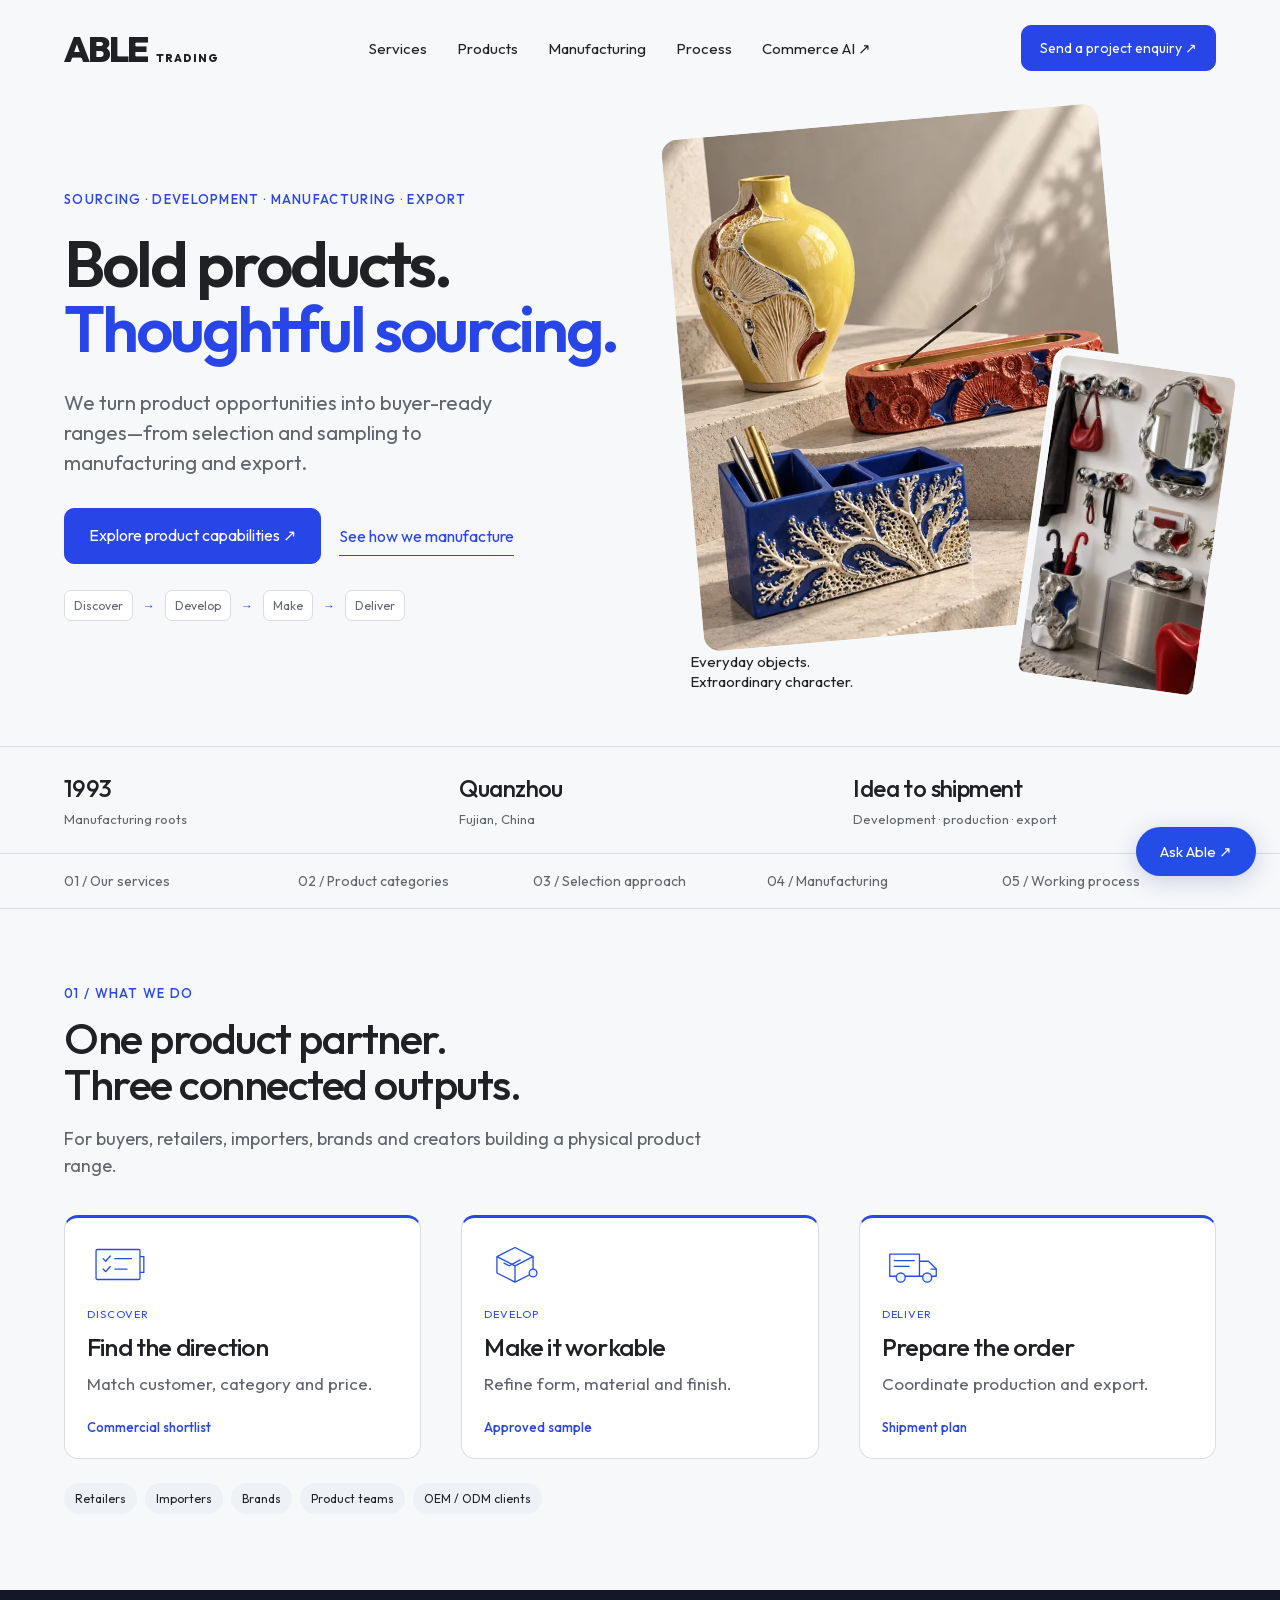
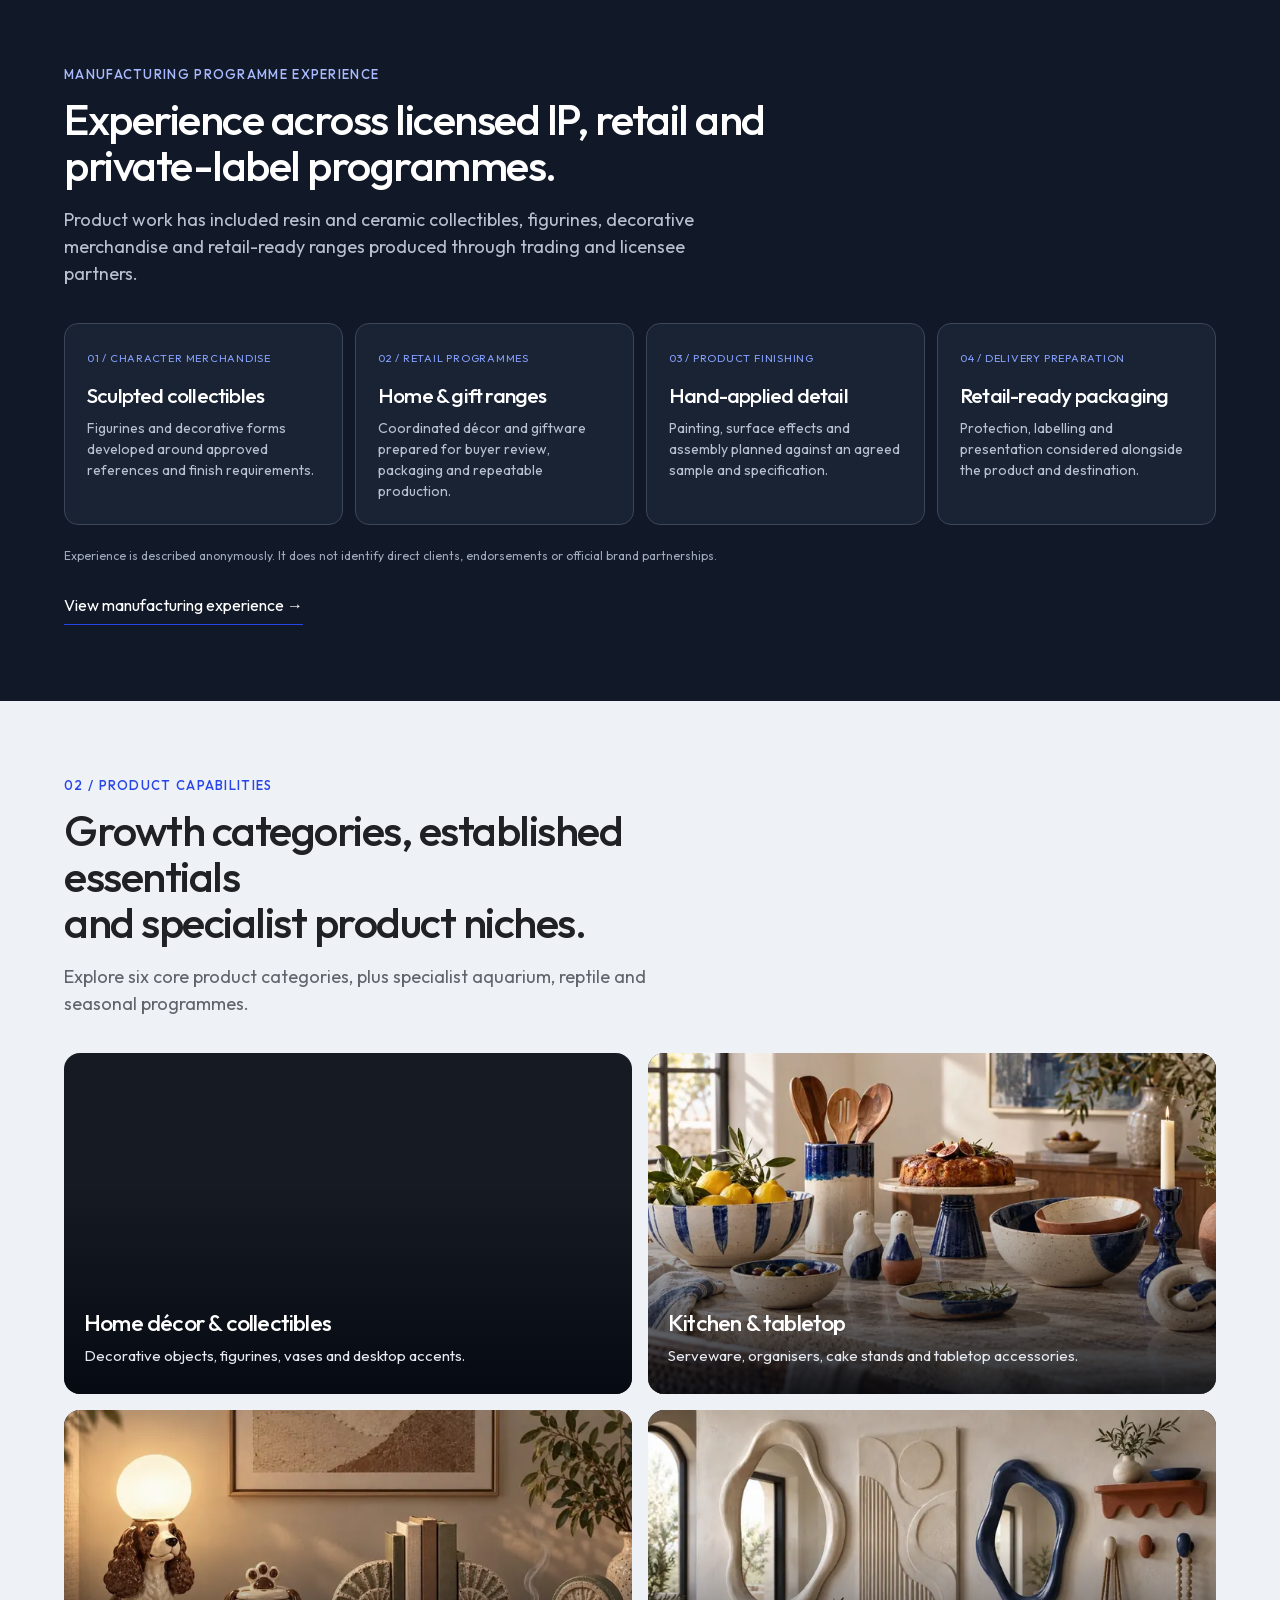
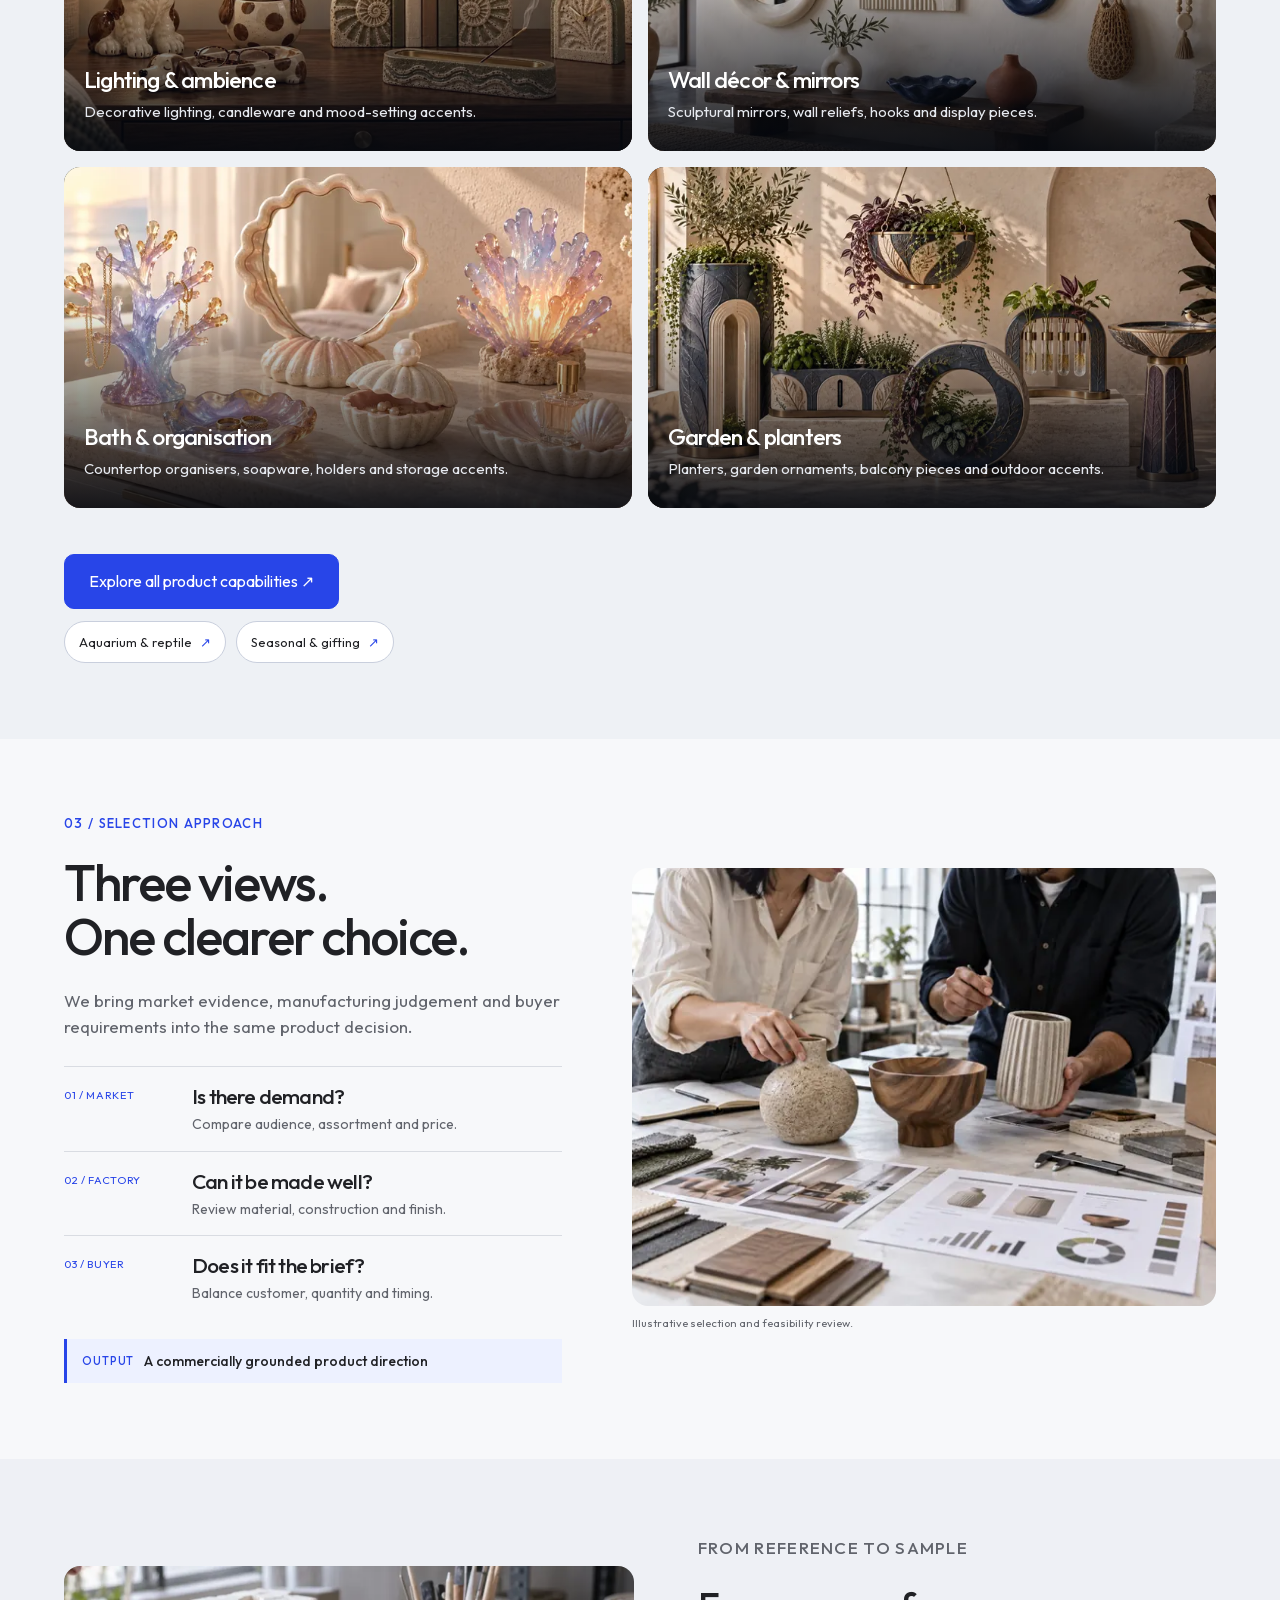
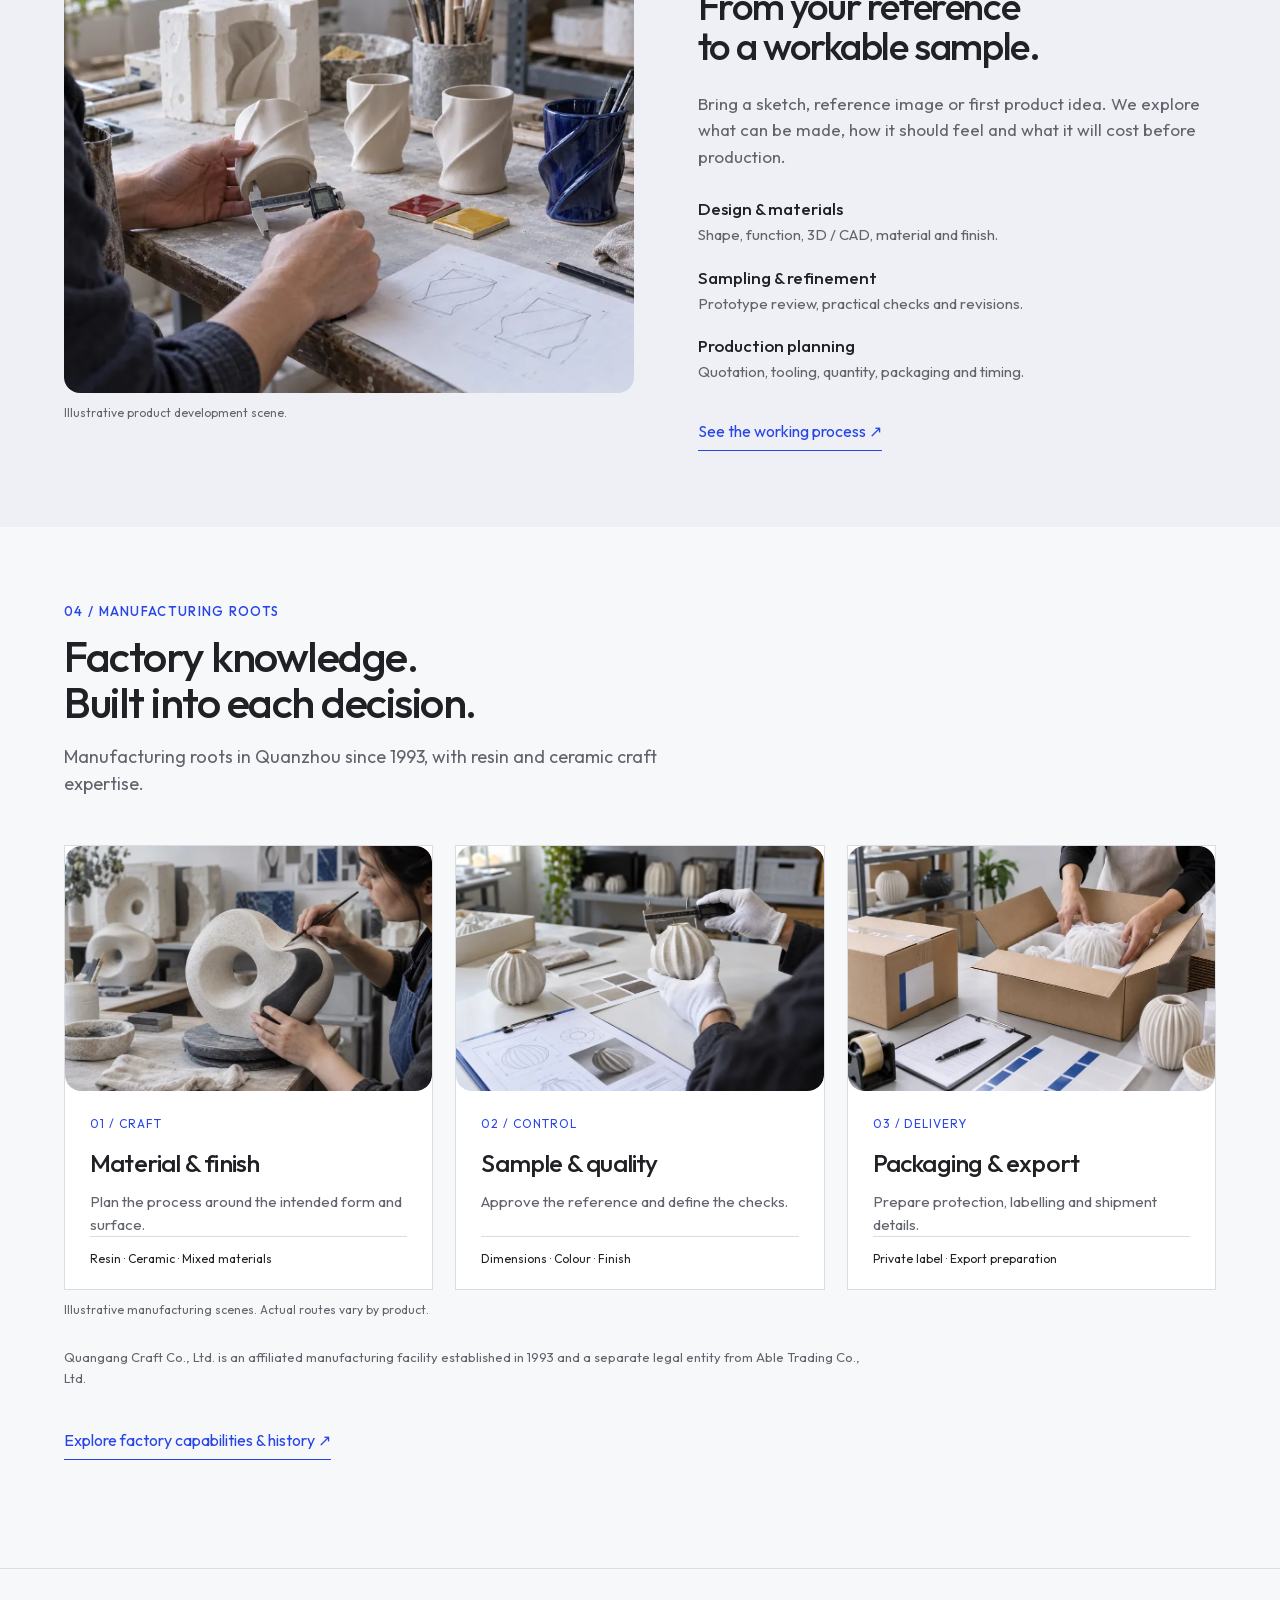
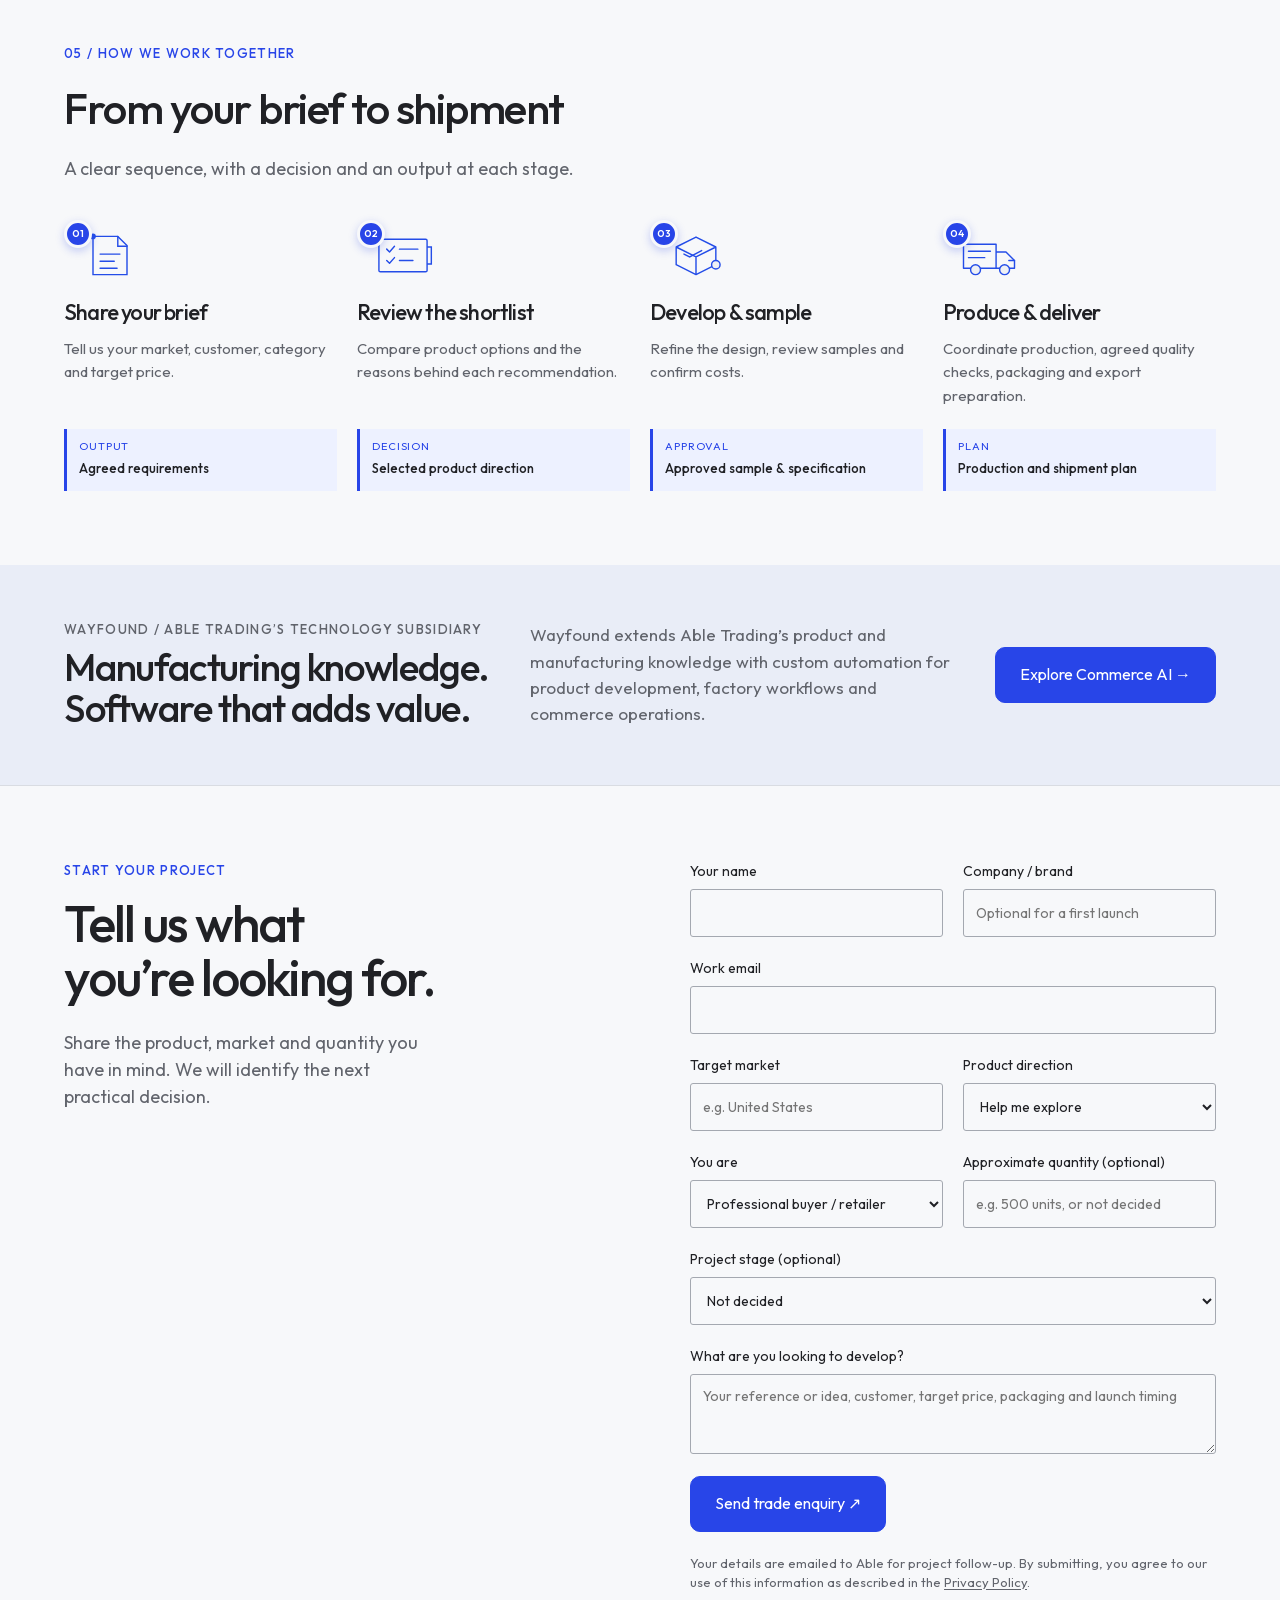
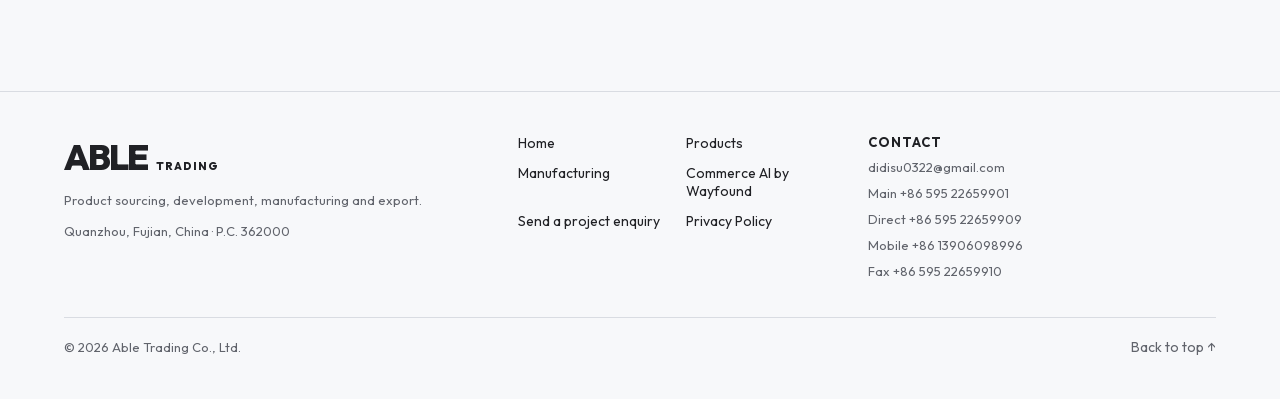
==== commit 4e049ad3: "chore: auto-sync 2026-09-28 13:58:23 CST" ====
--- a/index.html
+++ b/index.html
@@ -33,8 +33,8 @@
   <section class="hero shell" id="top">
     <div class="hero-copy"><p class="eyebrow">Sourcing · Development · Manufacturing · Export</p><h1>Bold products.<br><span>Thoughtful sourcing.</span></h1><p class="hero-lead">We turn product opportunities into buyer-ready ranges—from selection and sampling to manufacturing and export.</p><div class="hero-actions"><a class="button" href="products.html" data-analytics-id="home_explore_products" data-analytics-stream="trade">Explore product capabilities ↗</a><a class="text-button" href="manufacturing.html" data-analytics-id="home_see_manufacturing" data-analytics-stream="manufacturing">See how we manufacture</a></div><div class="hero-path" aria-label="Able product journey"><span>Discover</span><i>→</i><span>Develop</span><i>→</i><span>Make</span><i>→</i><span>Deliver</span></div></div>
     <div class="hero-art" aria-label="Expressive homeware product references">
-      <figure class="hero-blue"><img src="assets/optimized/playful-utility.webp" width="1122" height="1402" fetchpriority="high" alt="Colourful ceramic vase, incense holder and desktop organiser" srcset="assets/optimized/playful-utility-480.webp 480w, assets/optimized/playful-utility-800.webp 800w, assets/optimized/playful-utility.webp 1122w" sizes="(max-width: 767px) calc(100vw - 32px), 50vw"></figure>
-      <figure class="hero-red"><img src="assets/optimized/social-tabletop.webp" width="1086" height="1448" alt="Sculptural metallic hallway organisers, mirror, hooks and umbrella stand" srcset="assets/optimized/social-tabletop-480.webp 480w, assets/optimized/social-tabletop-800.webp 800w, assets/optimized/social-tabletop.webp 1086w" sizes="(max-width: 767px) calc(100vw - 32px), 50vw"></figure>
+      <figure class="hero-blue"><img src="assets/optimized/playful-utility.webp" width="1122" height="1402" fetchpriority="high" alt="Colourful ceramic vase, incense holder and desktop organiser" srcset="assets/optimized/playful-utility-480.webp 480w, assets/optimized/playful-utility-640.webp 640w, assets/optimized/playful-utility-800.webp 800w, assets/optimized/playful-utility.webp 1122w" sizes="(max-width: 767px) 86vw, 42vw"></figure>
+      <figure class="hero-red"><img src="assets/optimized/social-tabletop.webp" width="1086" height="1448" alt="Sculptural metallic hallway organisers, mirror, hooks and umbrella stand" srcset="assets/optimized/social-tabletop-480.webp 480w, assets/optimized/social-tabletop-640.webp 640w, assets/optimized/social-tabletop-800.webp 800w, assets/optimized/social-tabletop.webp 1086w" sizes="(max-width: 767px) 38vw, 18vw"></figure>
       <span class="art-caption">Everyday objects.<br>Extraordinary character.</span>
     </div>
   </section>
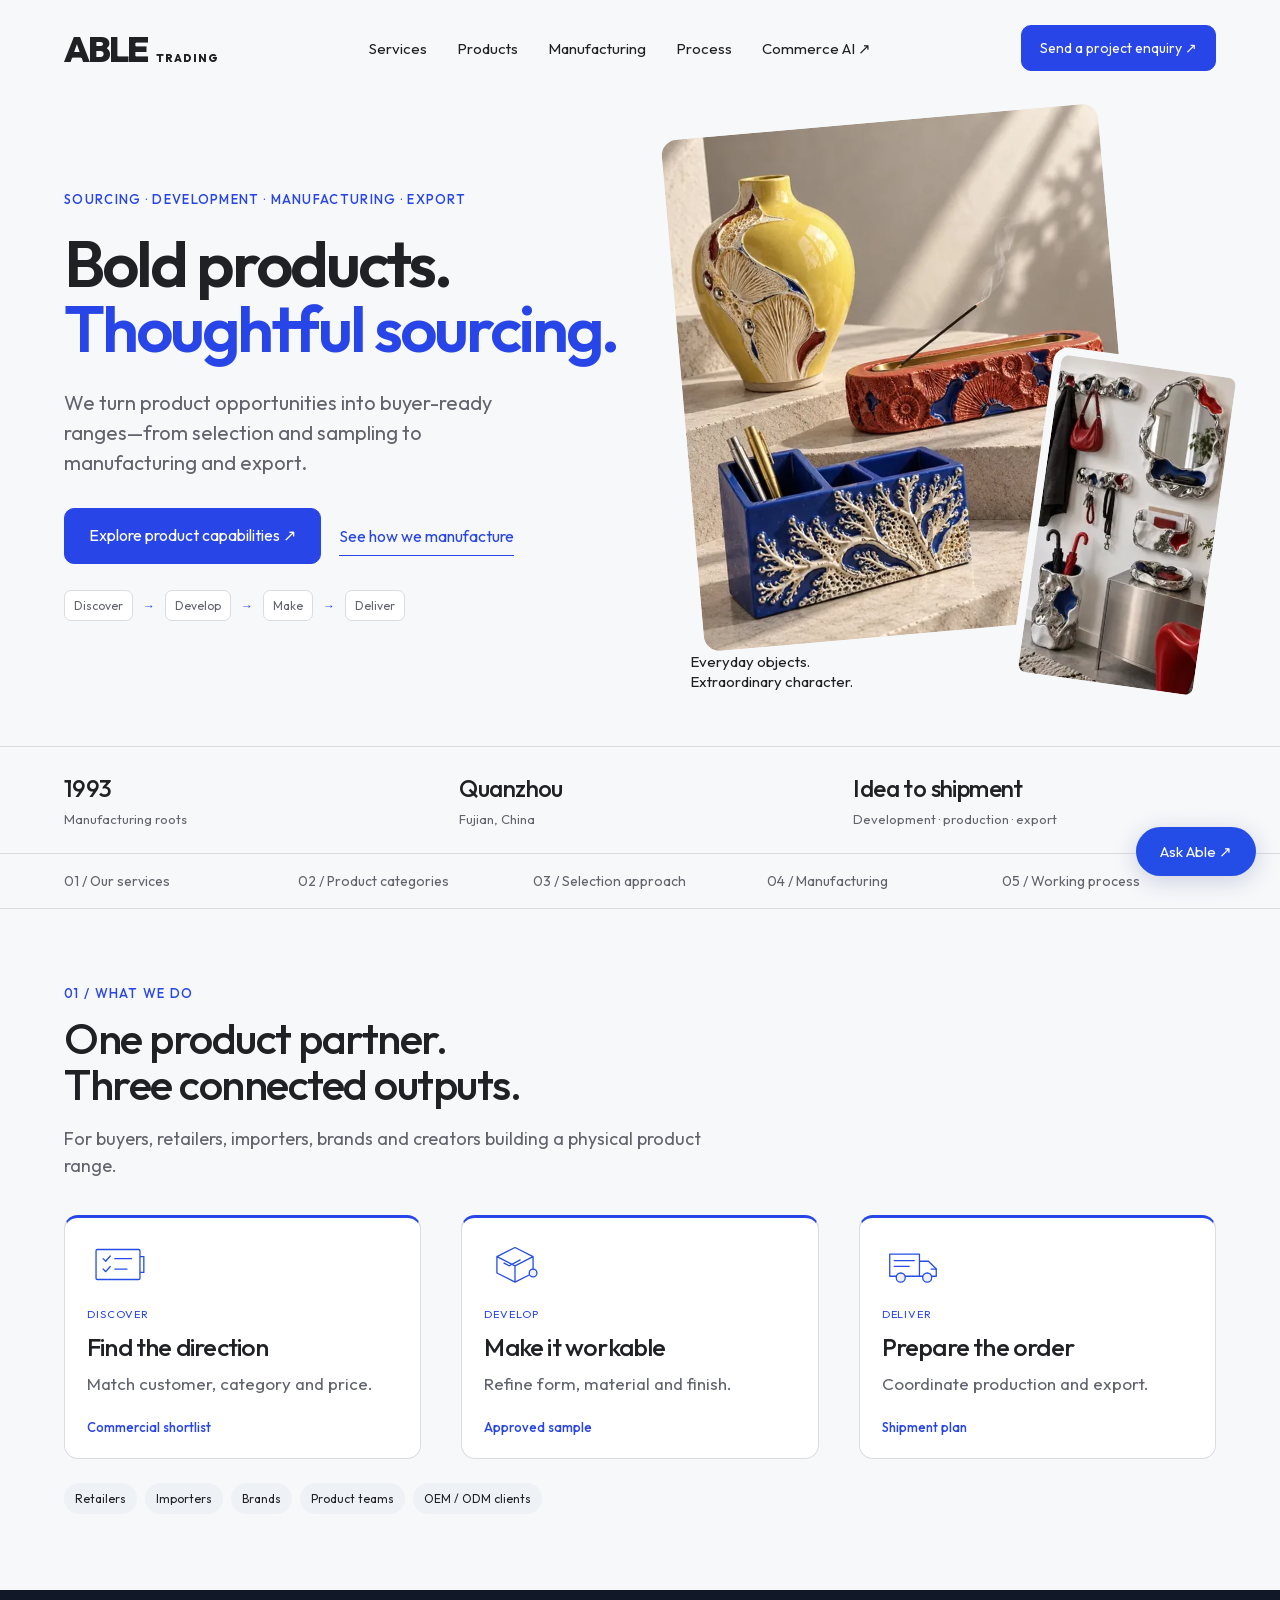
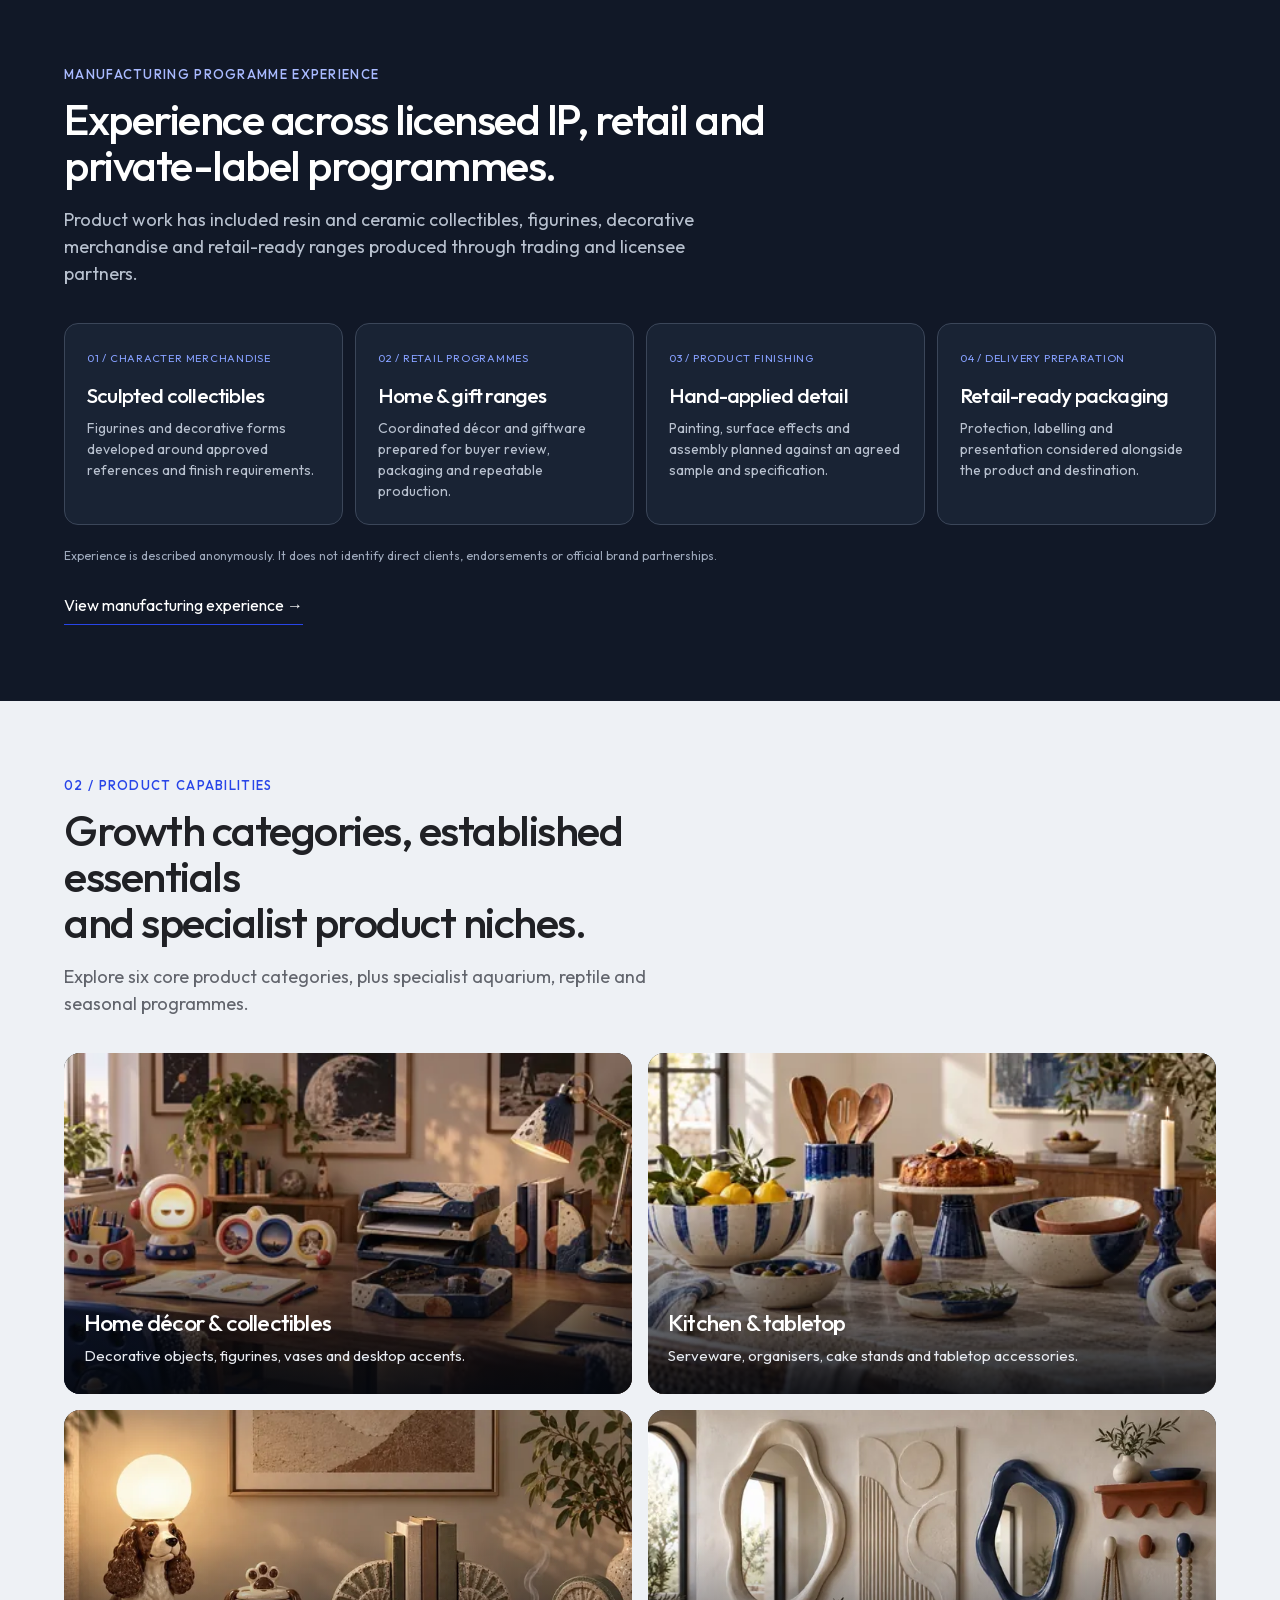
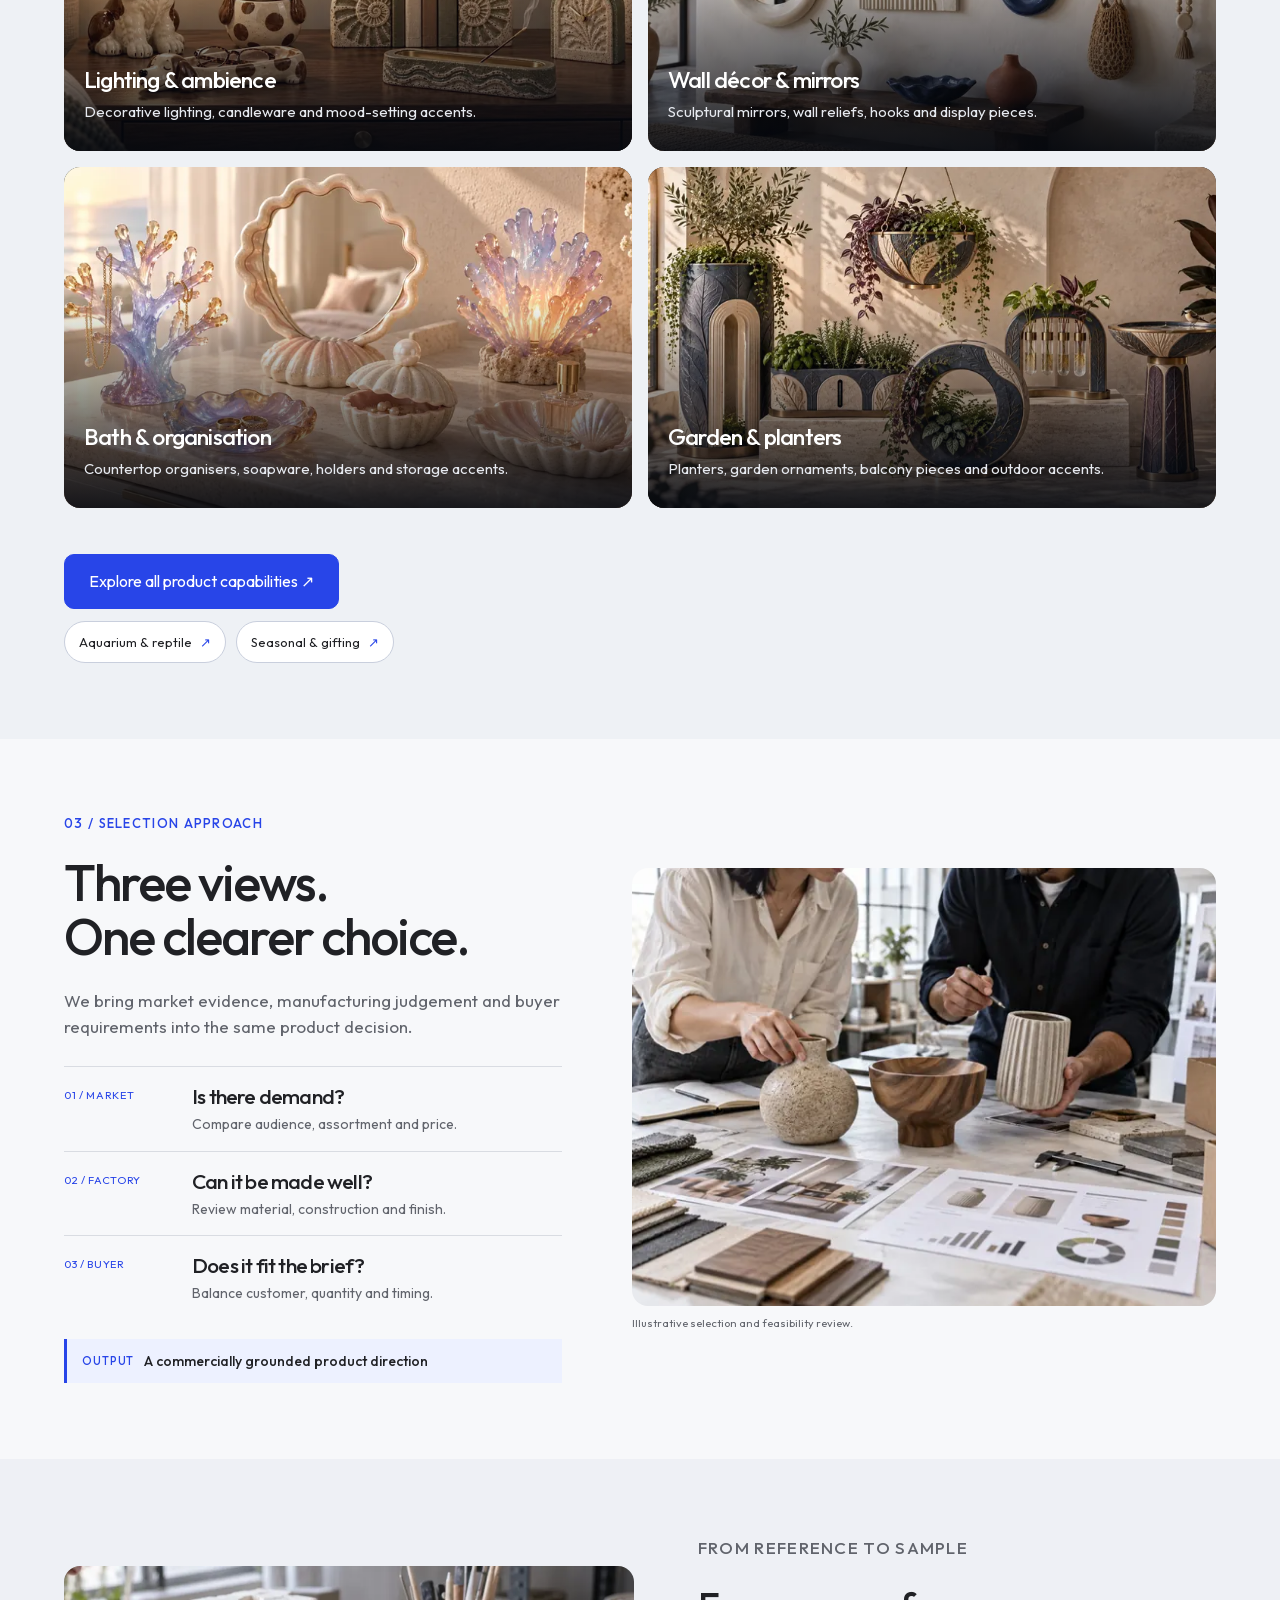
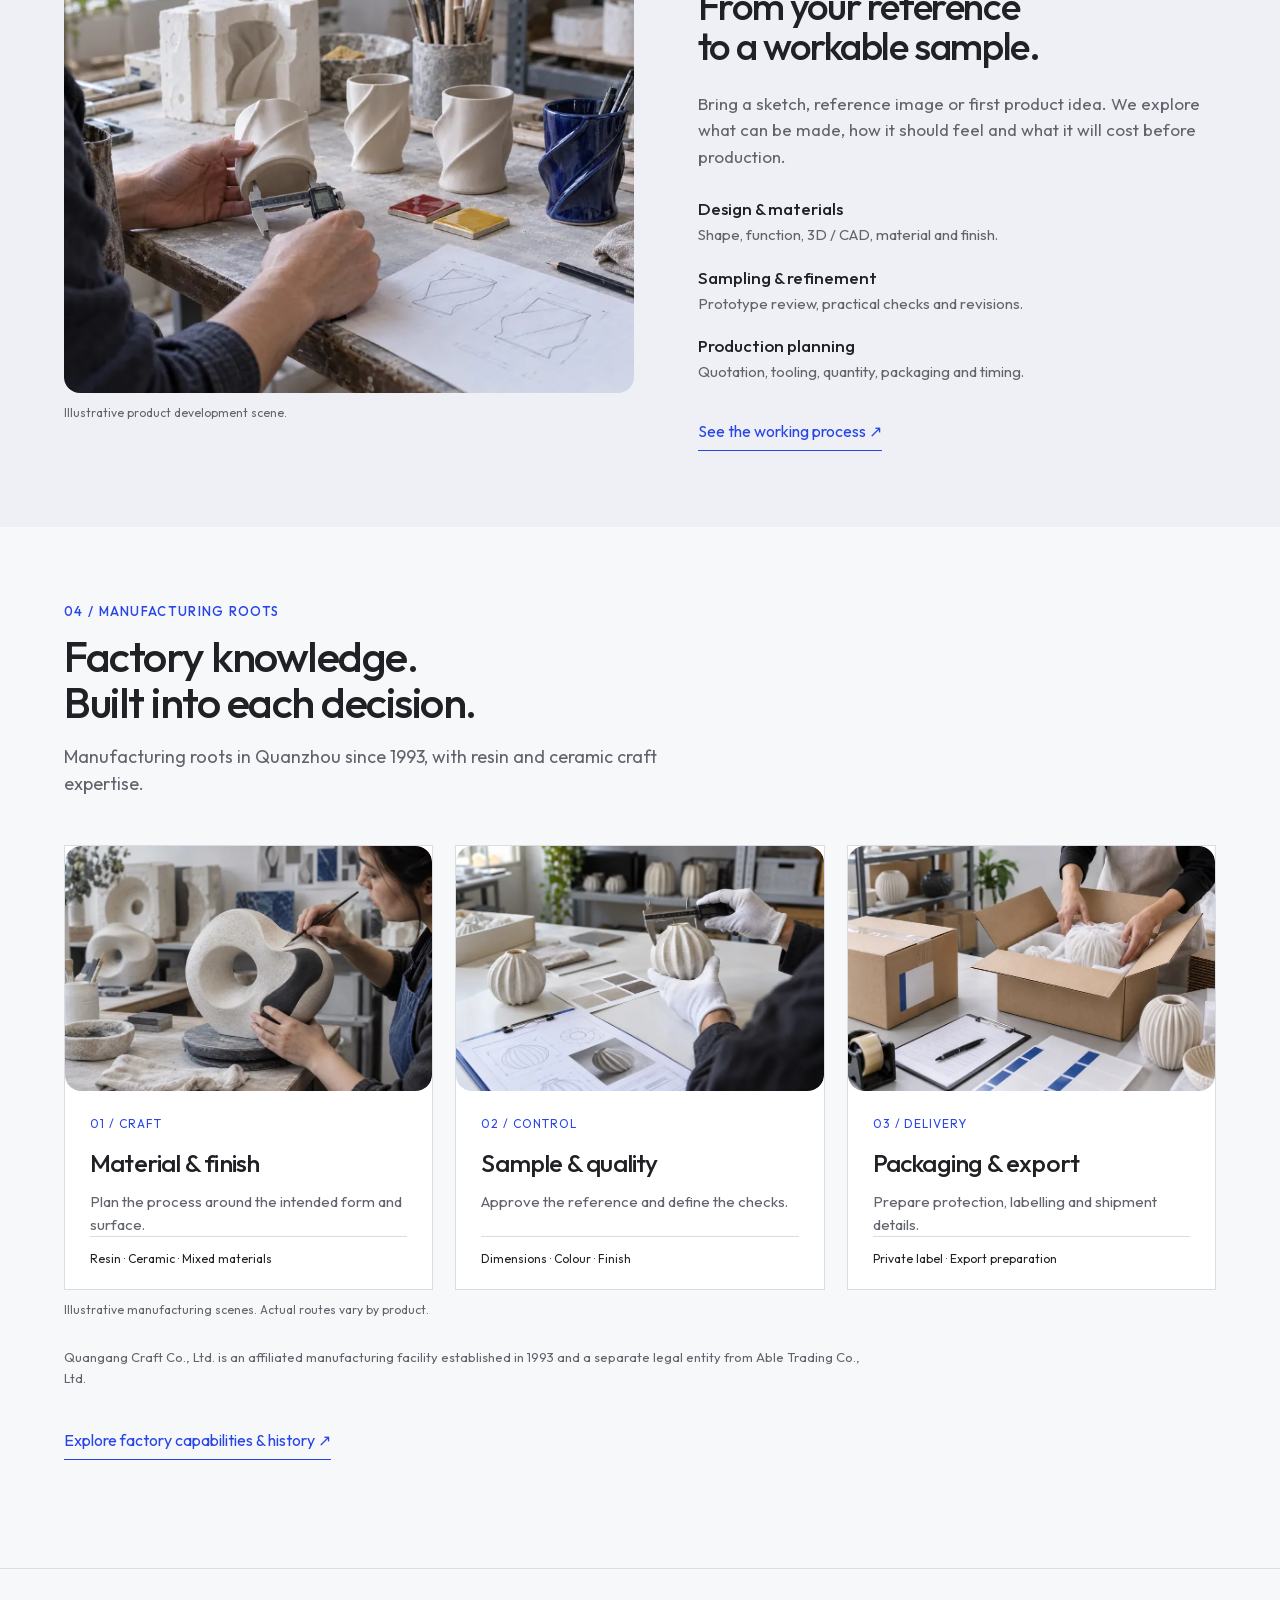
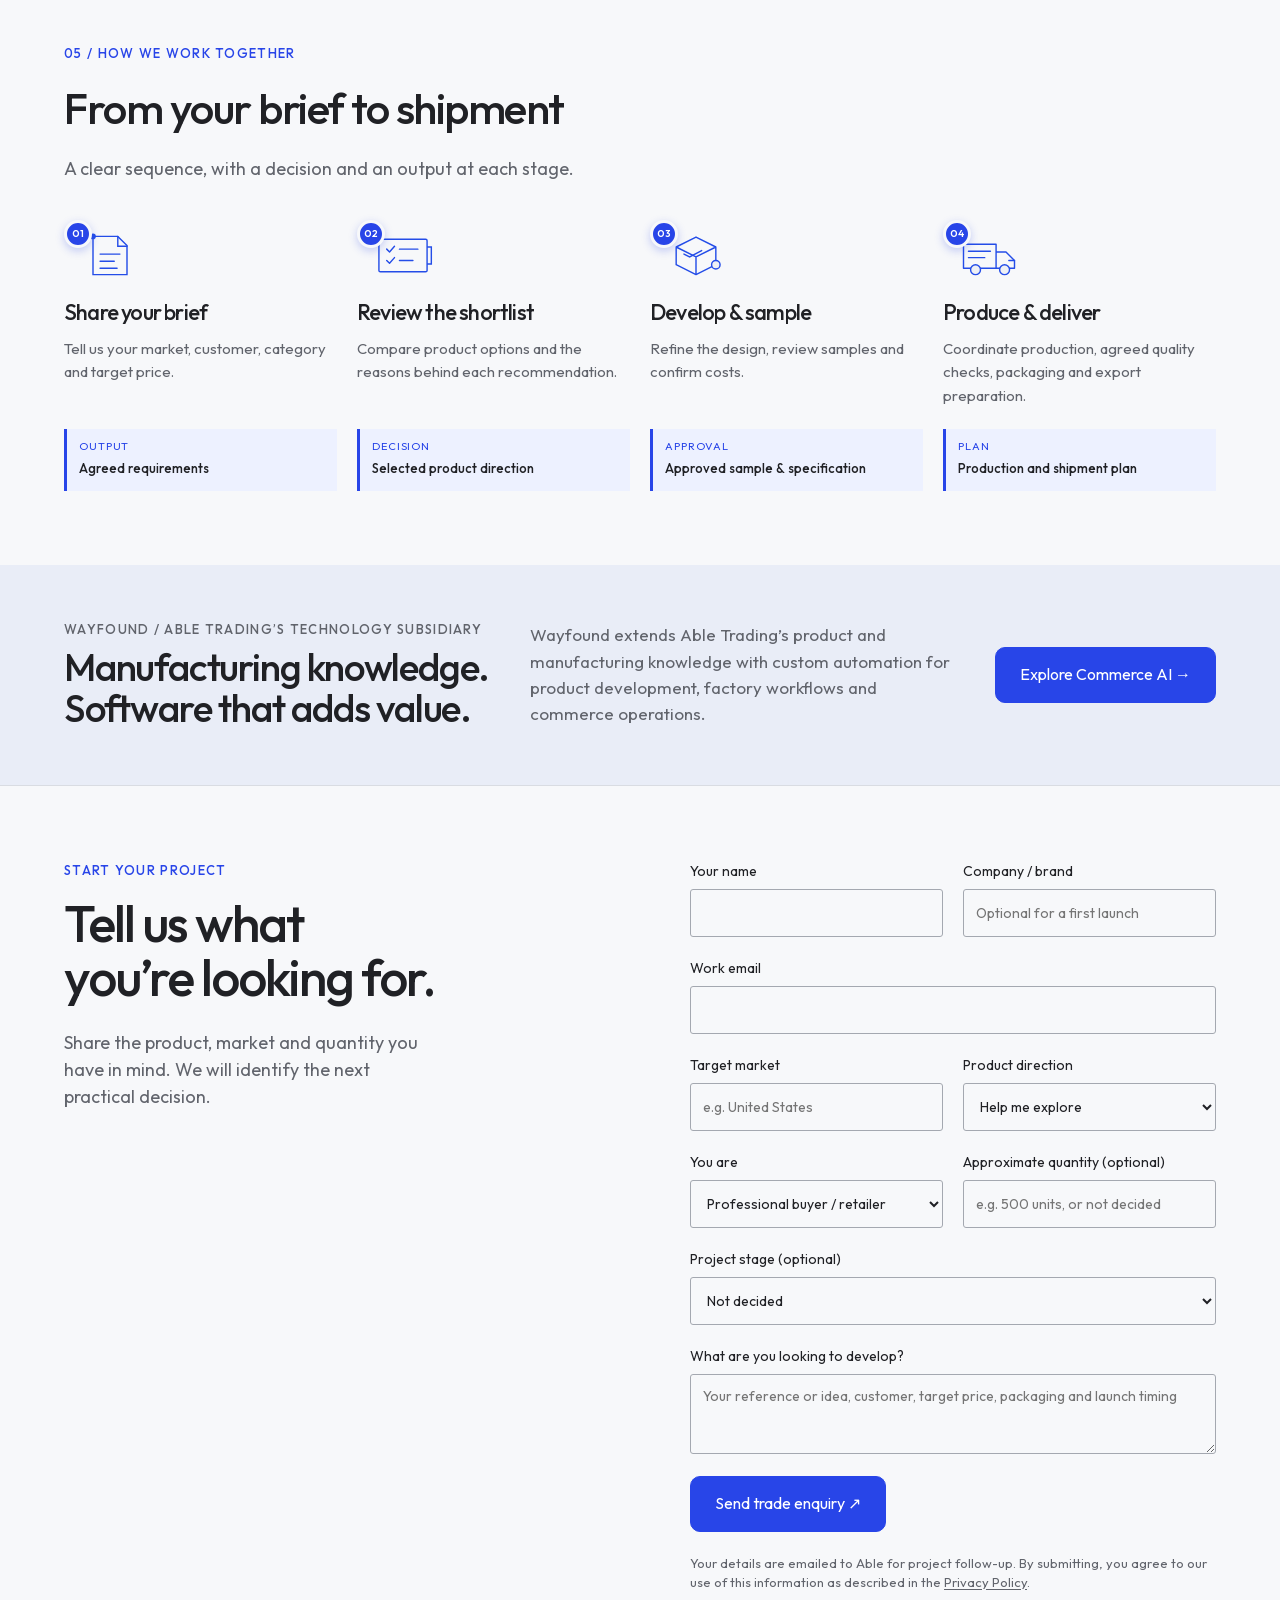
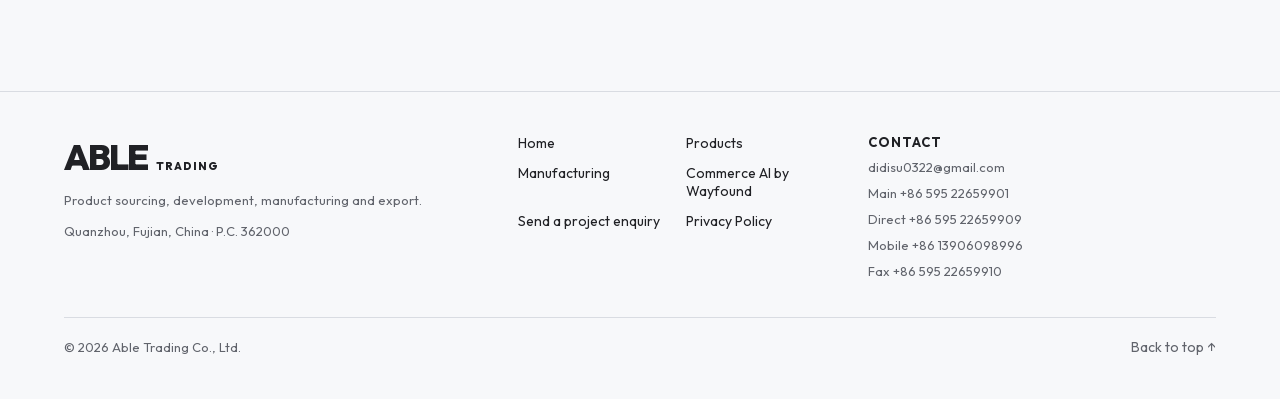
==== commit 6bc2c26e: "chore: auto-sync 2026-09-28 14:03:27 CST" ====
--- a/index.html
+++ b/index.html
@@ -33,8 +33,8 @@
   <section class="hero shell" id="top">
     <div class="hero-copy"><p class="eyebrow">Sourcing · Development · Manufacturing · Export</p><h1>Bold products.<br><span>Thoughtful sourcing.</span></h1><p class="hero-lead">We turn product opportunities into buyer-ready ranges—from selection and sampling to manufacturing and export.</p><div class="hero-actions"><a class="button" href="products.html" data-analytics-id="home_explore_products" data-analytics-stream="trade">Explore product capabilities ↗</a><a class="text-button" href="manufacturing.html" data-analytics-id="home_see_manufacturing" data-analytics-stream="manufacturing">See how we manufacture</a></div><div class="hero-path" aria-label="Able product journey"><span>Discover</span><i>→</i><span>Develop</span><i>→</i><span>Make</span><i>→</i><span>Deliver</span></div></div>
     <div class="hero-art" aria-label="Expressive homeware product references">
-      <figure class="hero-blue"><img src="assets/optimized/playful-utility.webp" width="1122" height="1402" fetchpriority="high" alt="Colourful ceramic vase, incense holder and desktop organiser" srcset="assets/optimized/playful-utility-480.webp 480w, assets/optimized/playful-utility-640.webp 640w, assets/optimized/playful-utility-800.webp 800w, assets/optimized/playful-utility.webp 1122w" sizes="(max-width: 767px) 86vw, 42vw"></figure>
-      <figure class="hero-red"><img src="assets/optimized/social-tabletop.webp" width="1086" height="1448" alt="Sculptural metallic hallway organisers, mirror, hooks and umbrella stand" srcset="assets/optimized/social-tabletop-480.webp 480w, assets/optimized/social-tabletop-640.webp 640w, assets/optimized/social-tabletop-800.webp 800w, assets/optimized/social-tabletop.webp 1086w" sizes="(max-width: 767px) 38vw, 18vw"></figure>
+      <figure class="hero-blue"><img src="assets/optimized/playful-utility.webp" width="1122" height="1402" fetchpriority="high" decoding="sync" alt="Colourful ceramic vase, incense holder and desktop organiser" srcset="assets/optimized/playful-utility-480.webp 480w, assets/optimized/playful-utility-560.webp 560w, assets/optimized/playful-utility-640.webp 640w, assets/optimized/playful-utility-800.webp 800w, assets/optimized/playful-utility.webp 1122w" sizes="(max-width: 767px) 86vw, 42vw"></figure>
+      <figure class="hero-red"><img src="assets/optimized/social-tabletop.webp" width="1086" height="1448" loading="lazy" decoding="async" alt="Sculptural metallic hallway organisers, mirror, hooks and umbrella stand" srcset="assets/optimized/social-tabletop-320.webp 320w, assets/optimized/social-tabletop-480.webp 480w, assets/optimized/social-tabletop-640.webp 640w, assets/optimized/social-tabletop-800.webp 800w, assets/optimized/social-tabletop.webp 1086w" sizes="(max-width: 767px) 38vw, 18vw"></figure>
       <span class="art-caption">Everyday objects.<br>Extraordinary character.</span>
     </div>
   </section>
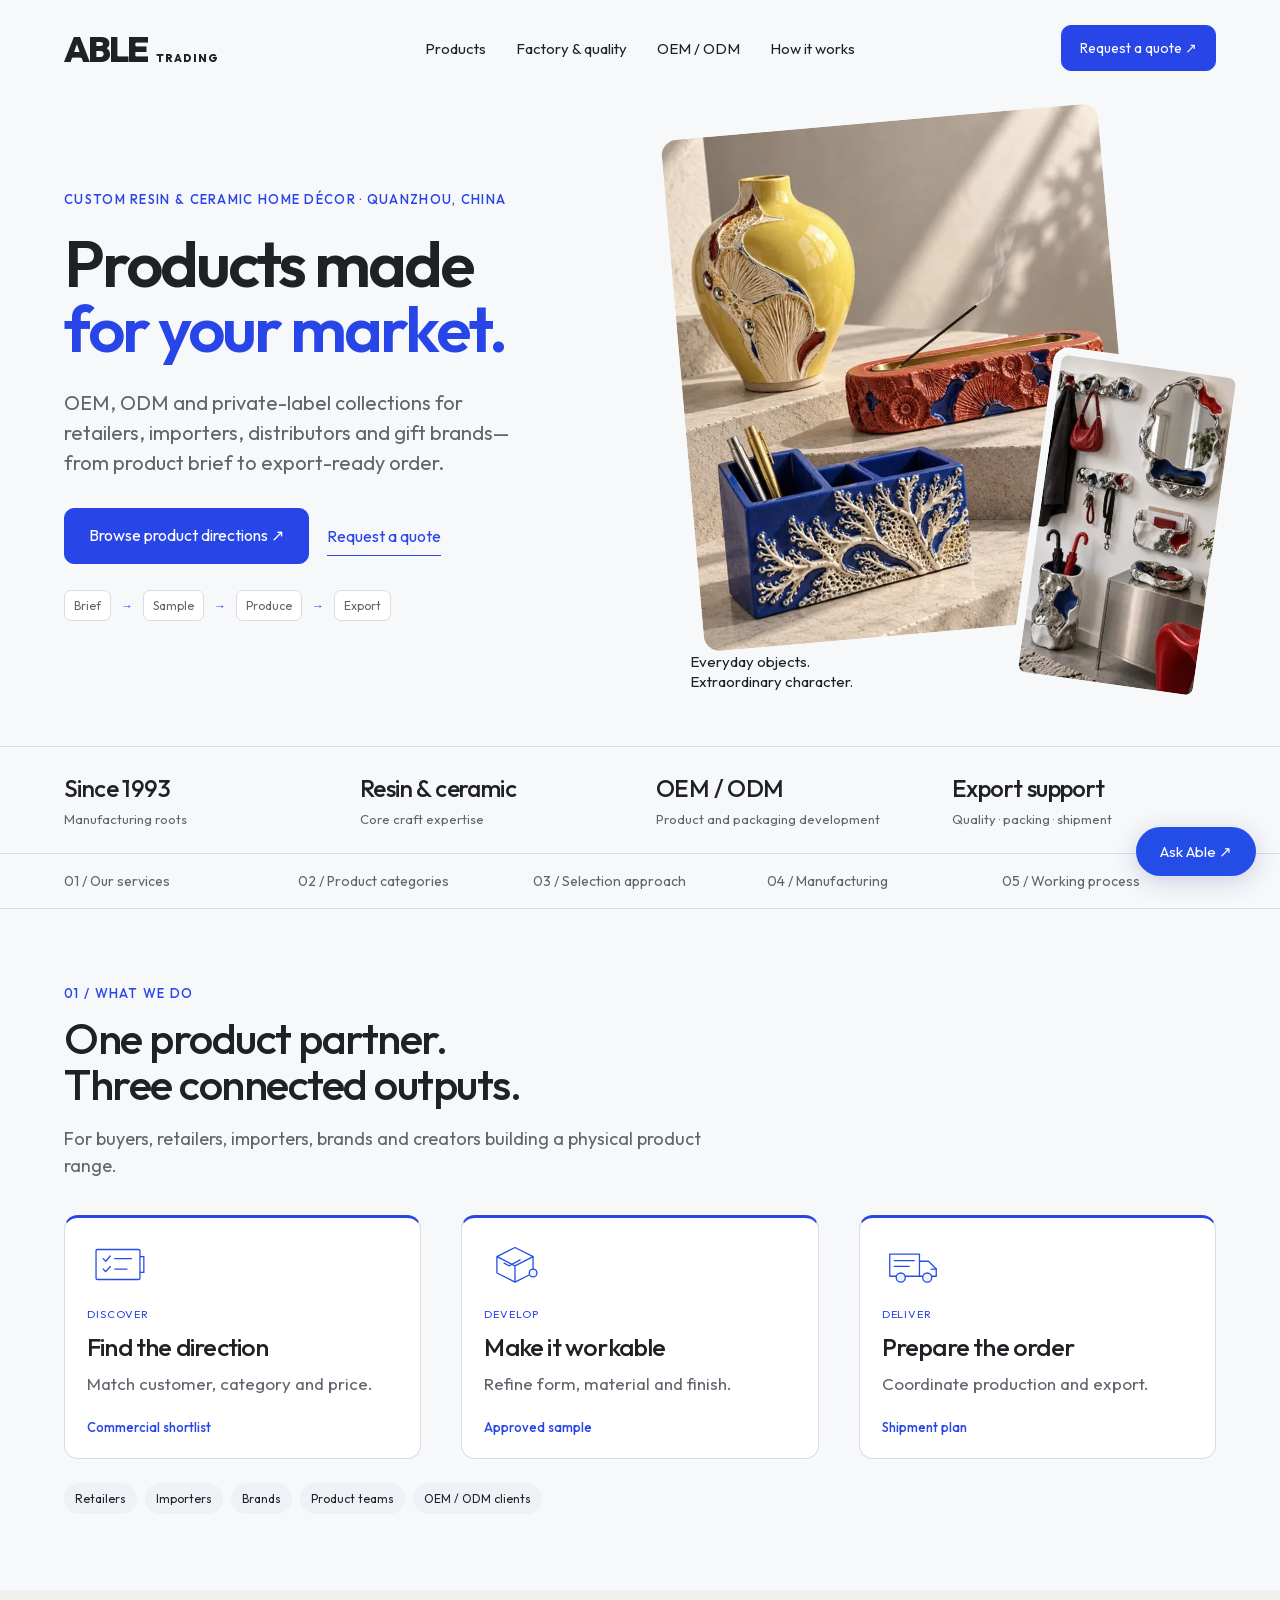
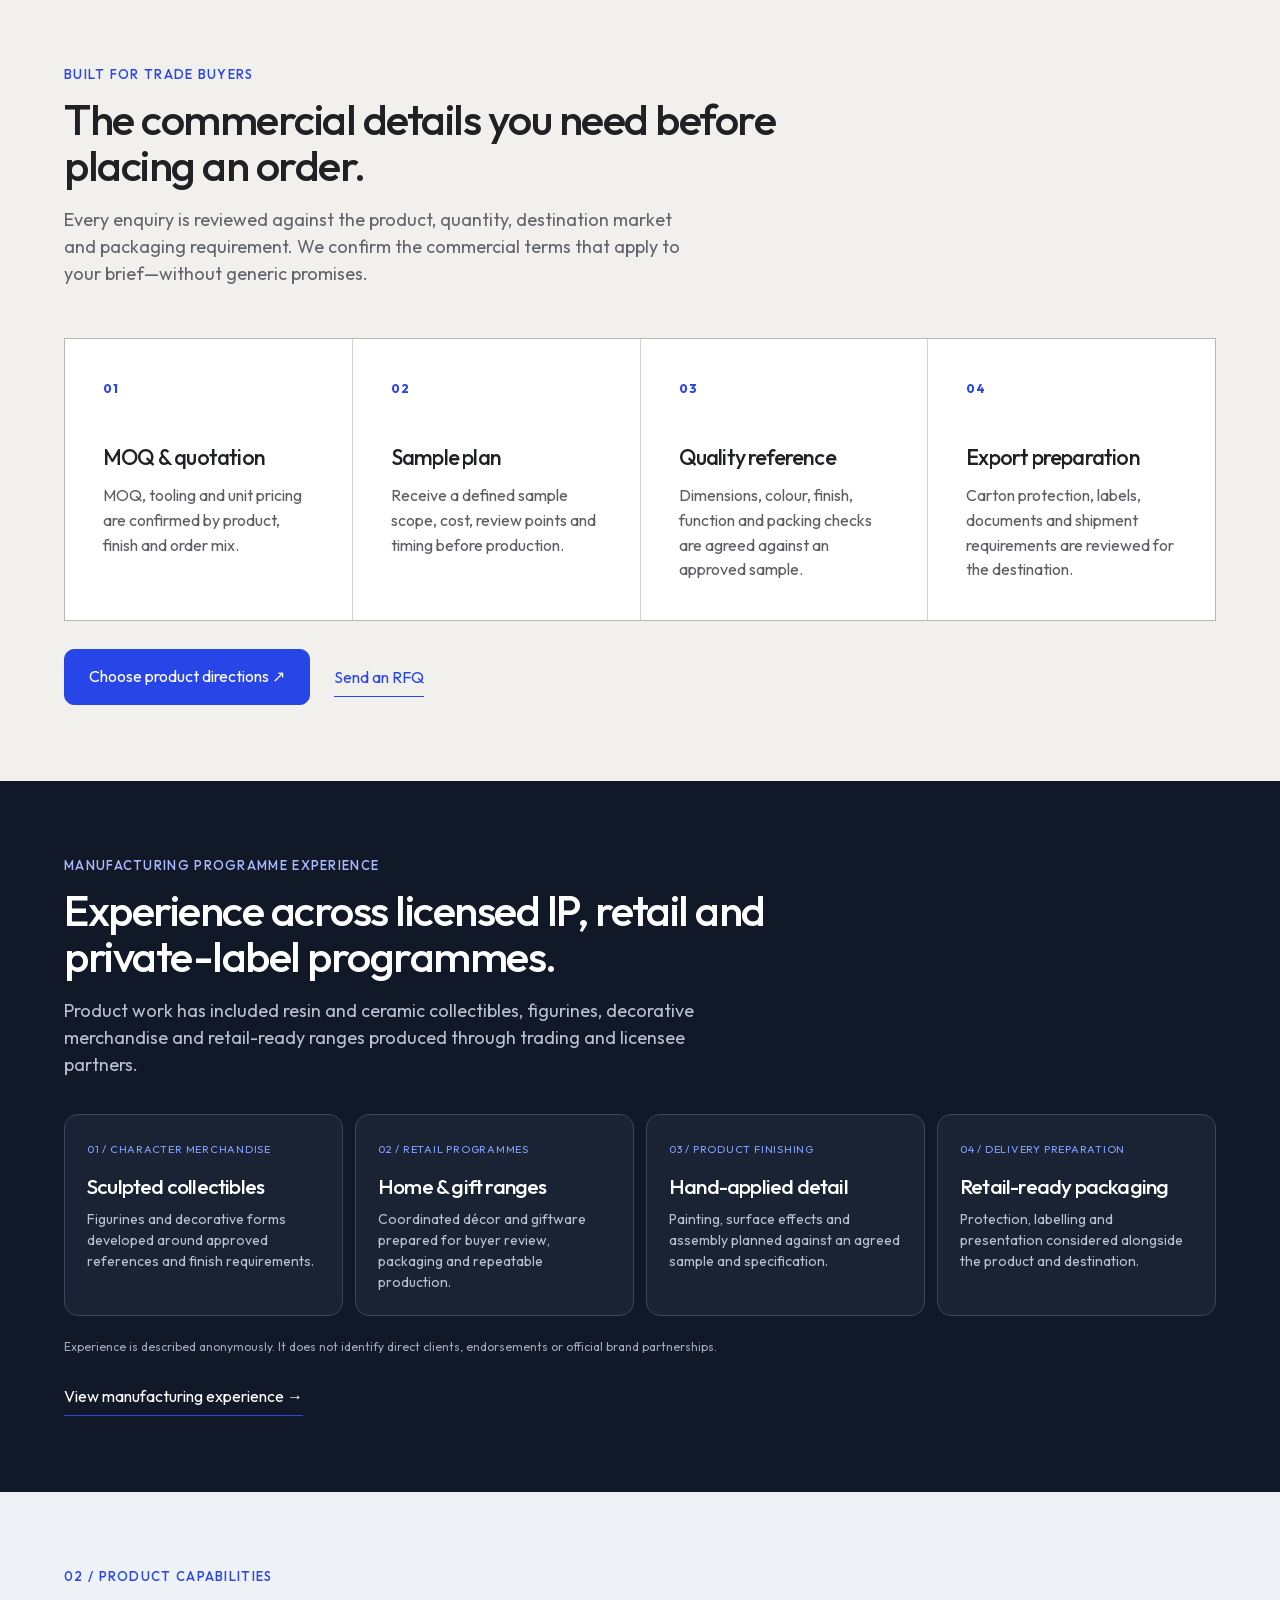
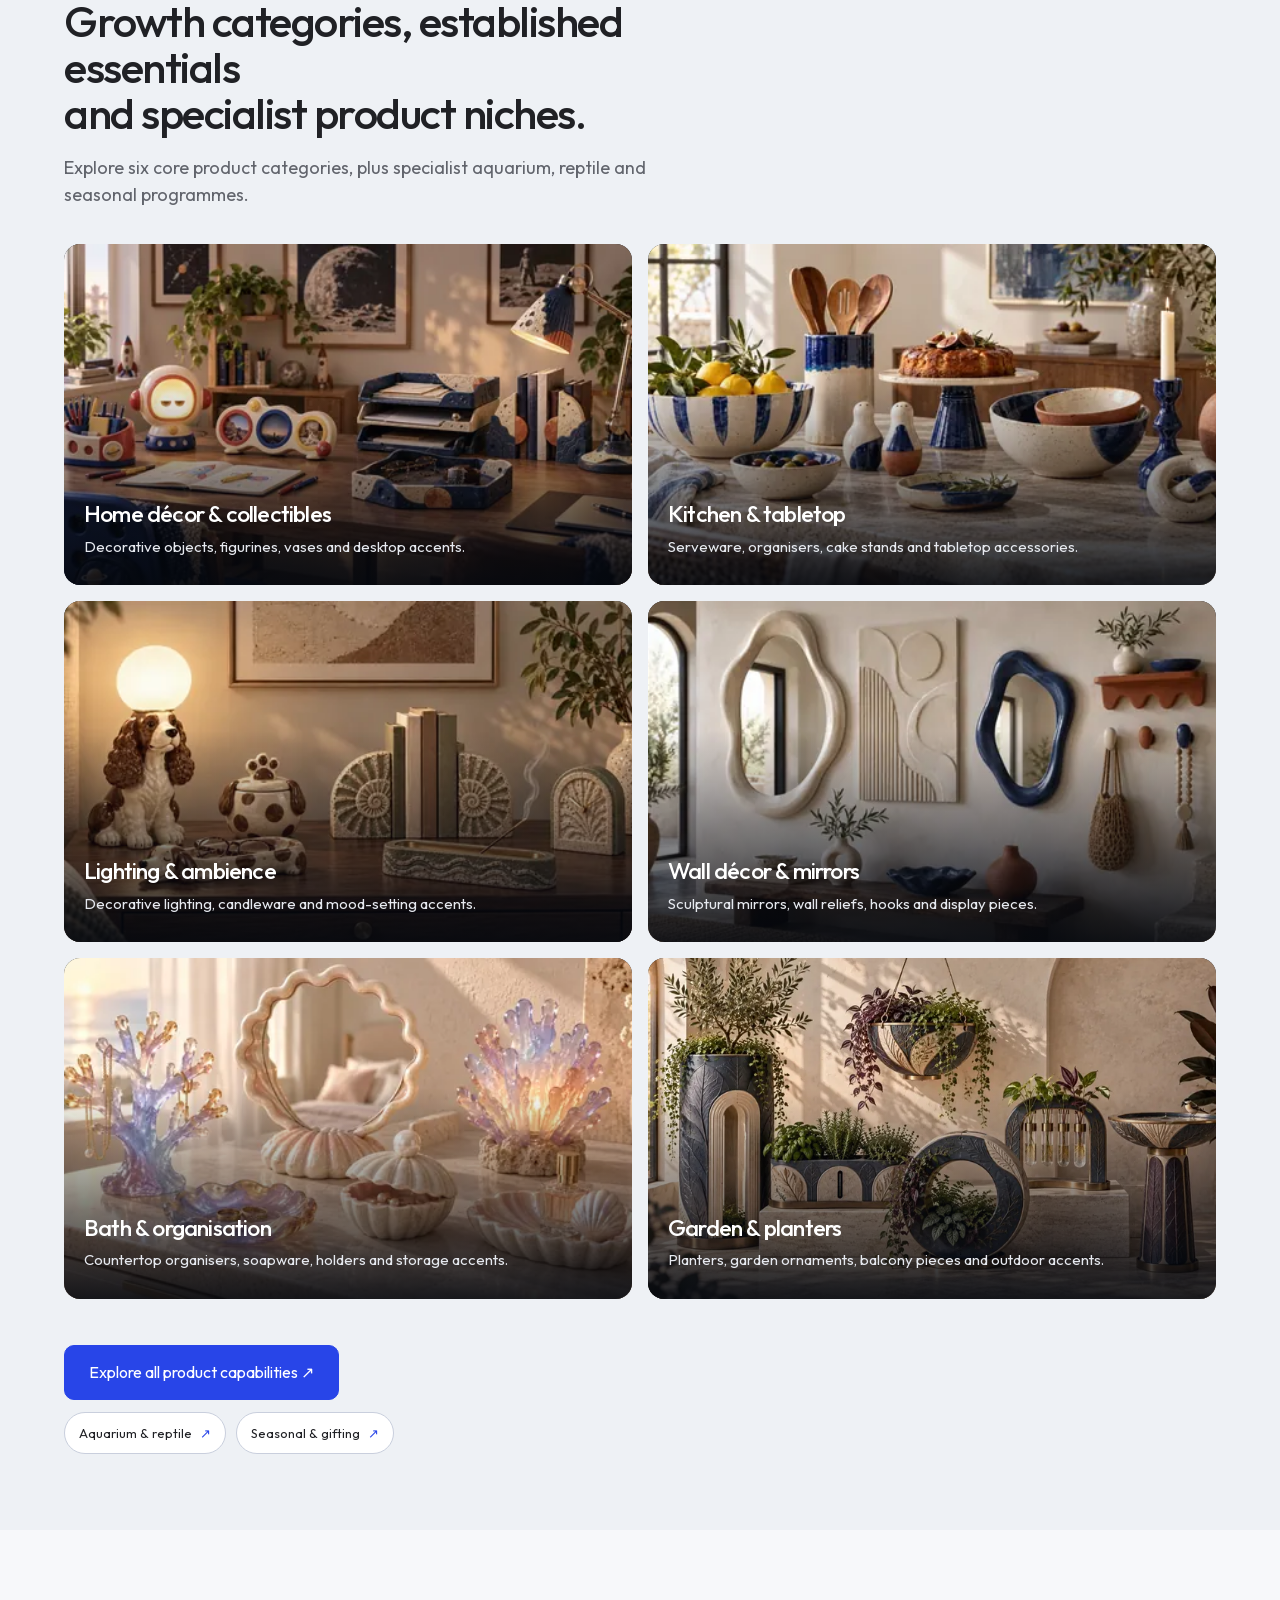
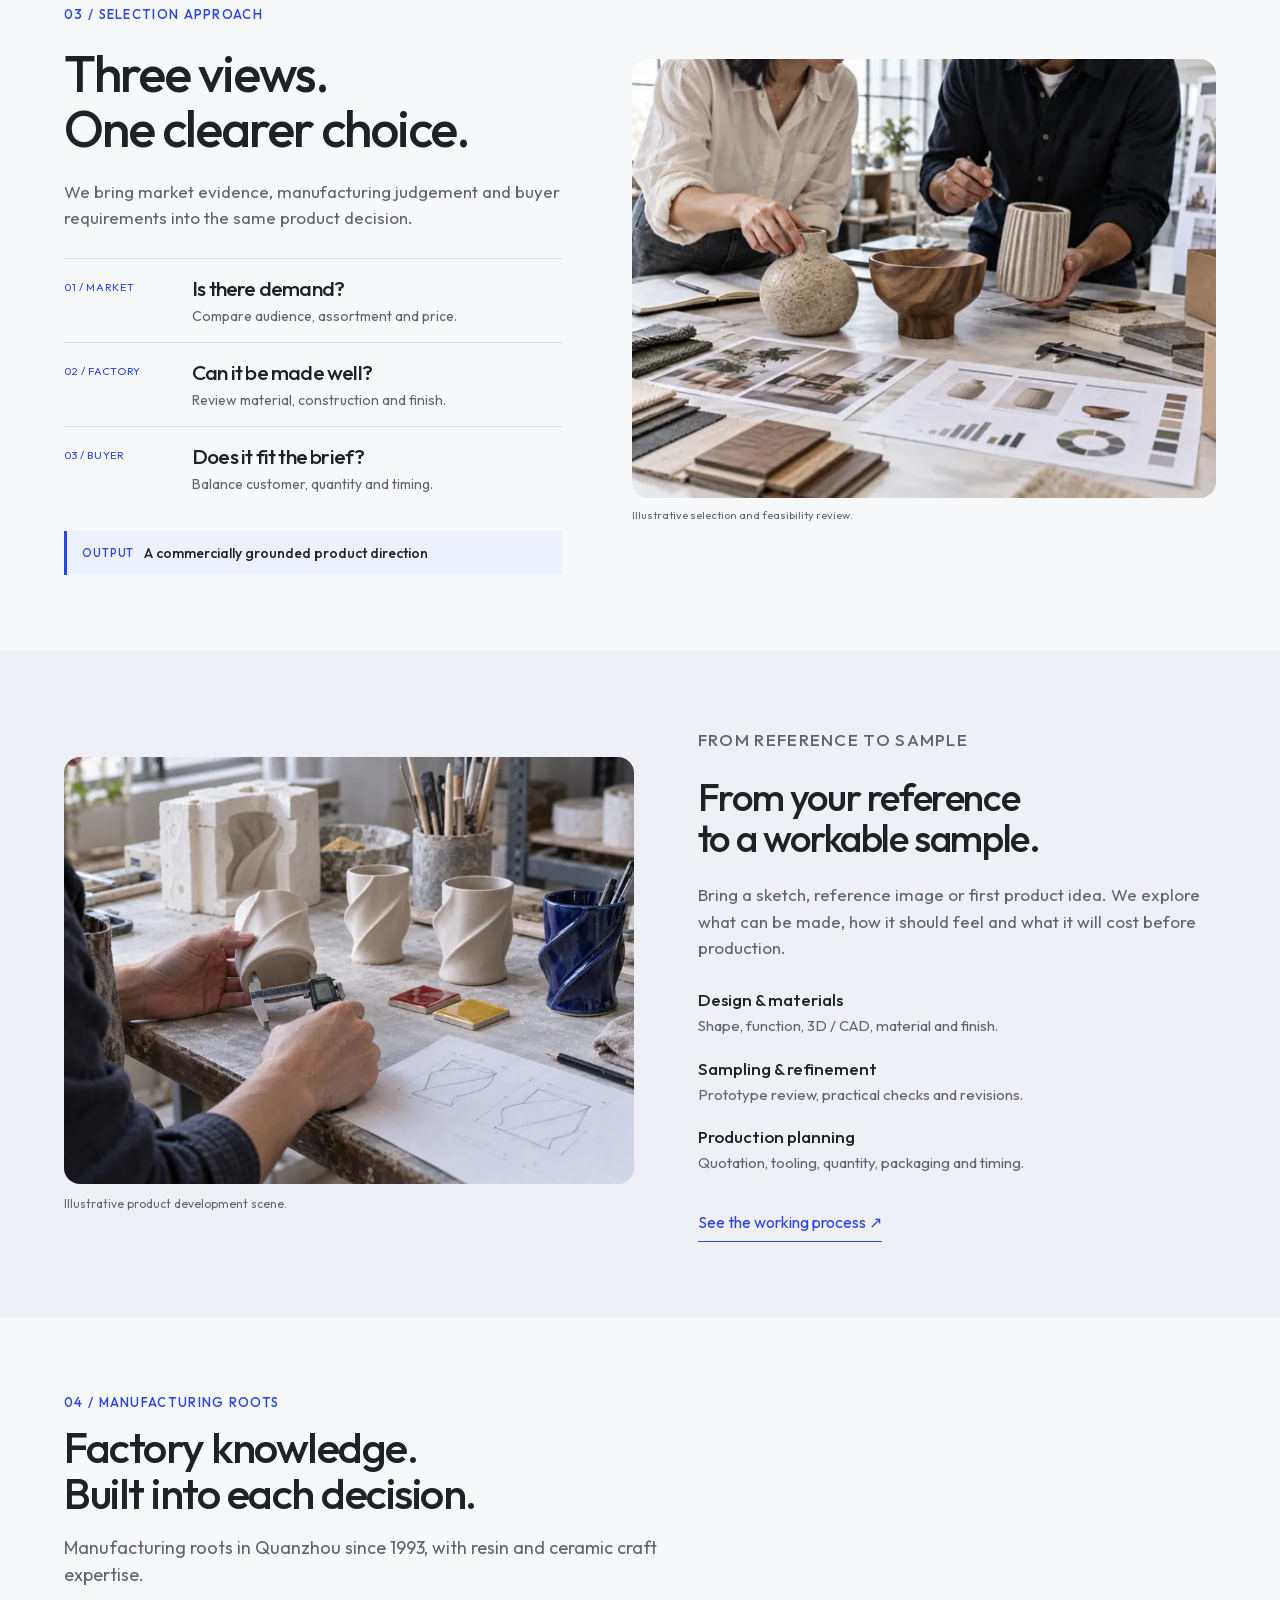
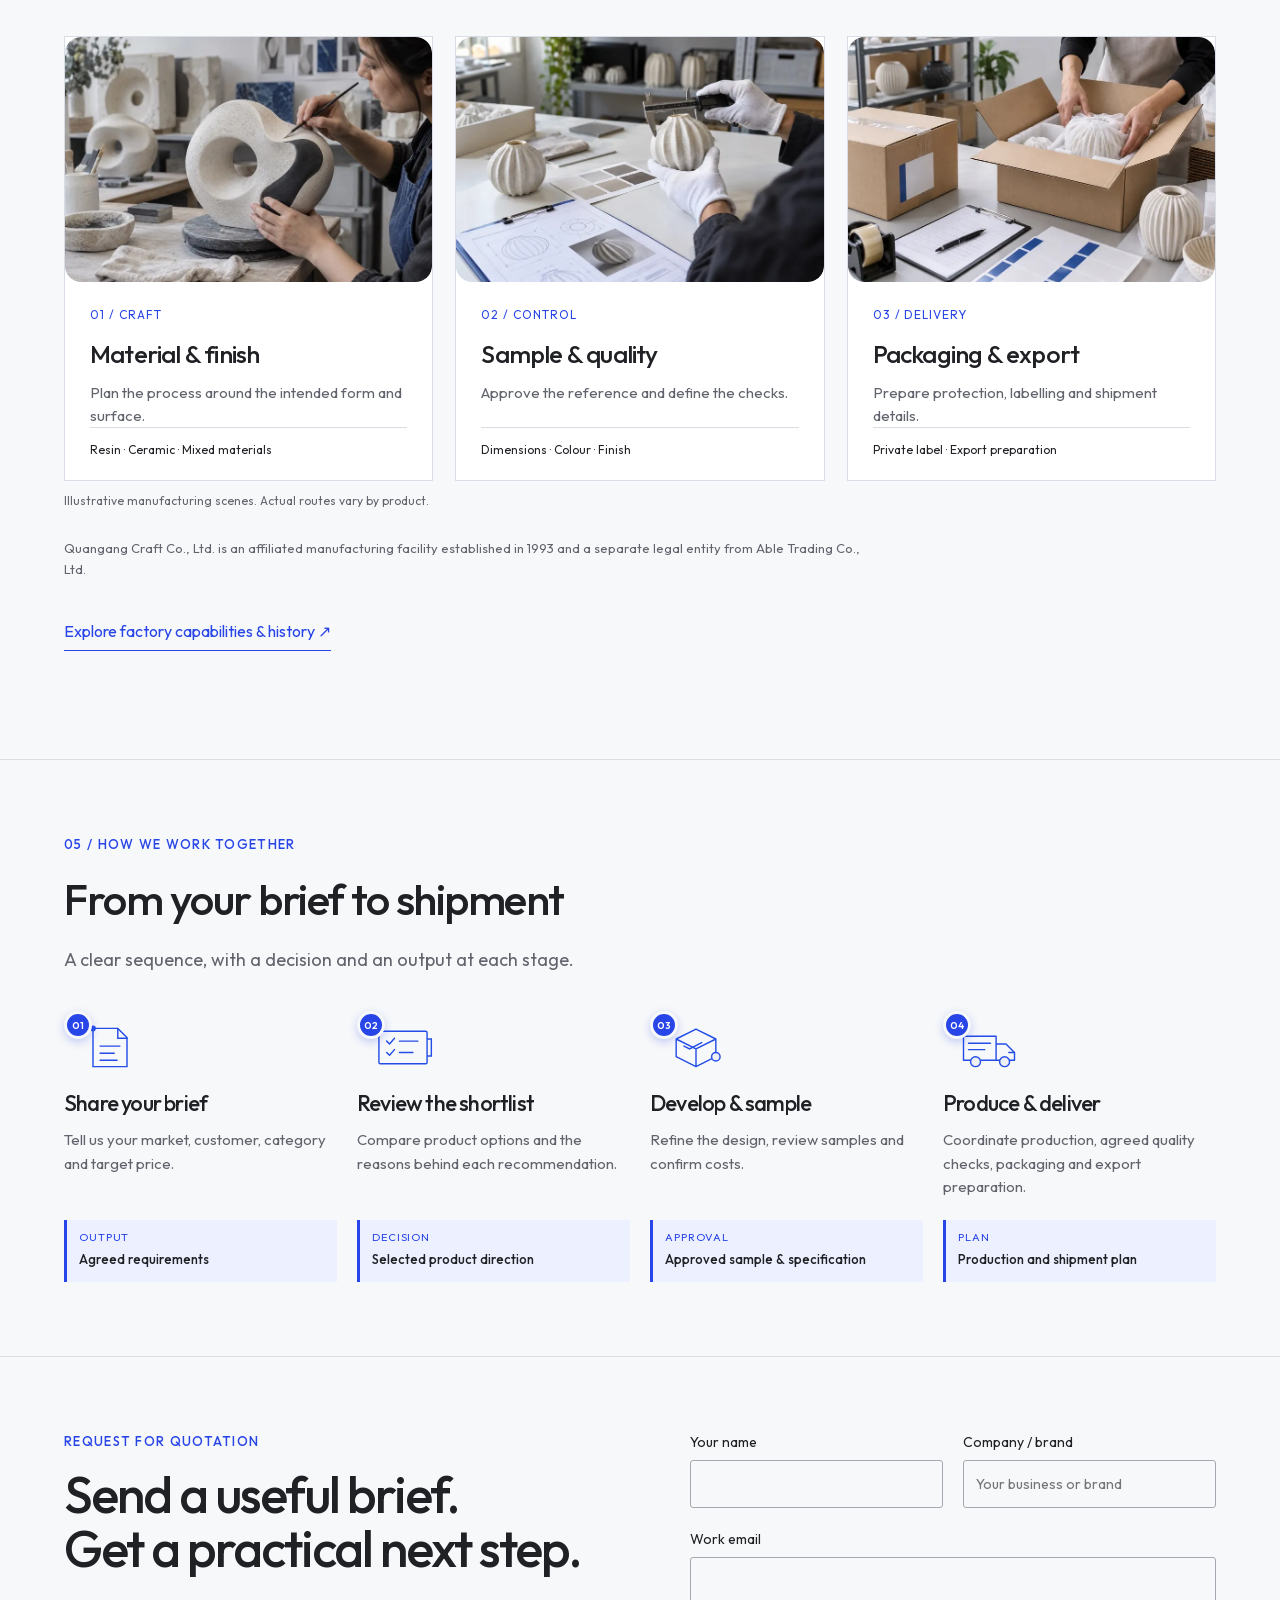
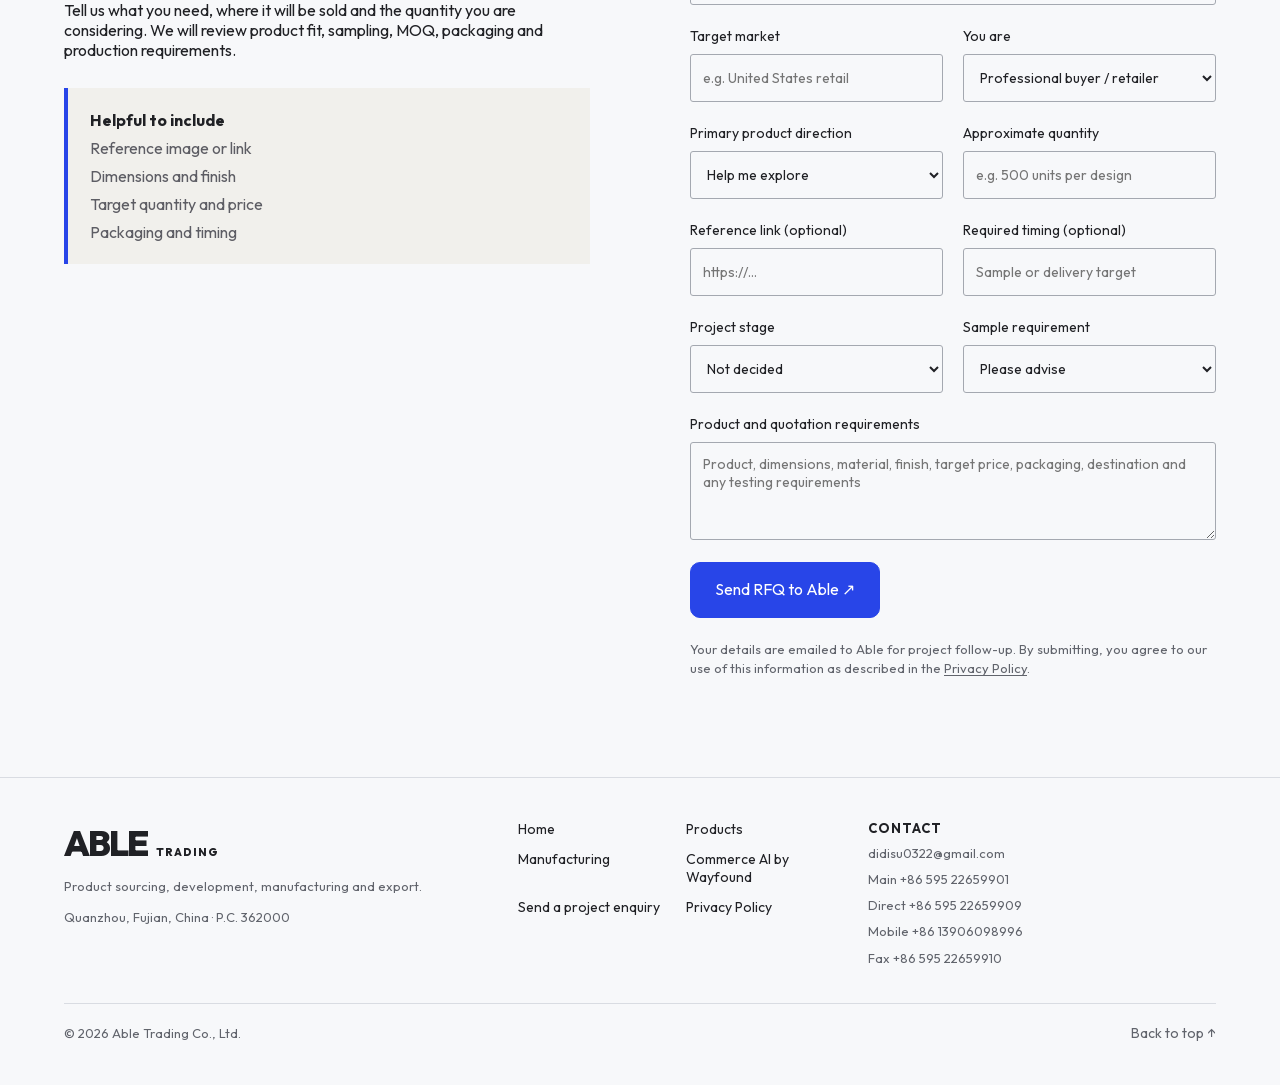
==== commit 4474fb66: "feat: turn Able site into B2B RFQ funnel" ====
--- a/index.html
+++ b/index.html
@@ -2,8 +2,8 @@
 <html lang="en">
 <head>
   <meta charset="utf-8"><meta name="viewport" content="width=device-width,initial-scale=1">
-  <title>Product Sourcing, Development &amp; Manufacturing in China | Able Trading</title><meta name="robots" content="index,follow,max-image-preview:large">
-  <meta name="description" content="Product sourcing, product development, resin and ceramic manufacturing, OEM/ODM and commerce support in China for B2B home, gift and lifestyle buyers.">
+  <title>Custom Resin &amp; Ceramic Home Décor Manufacturer | Able Trading</title><meta name="robots" content="index,follow,max-image-preview:large">
+  <meta name="description" content="OEM, ODM and private-label resin and ceramic home décor manufacturing in Quanzhou, China for retailers, importers, distributors and gift brands.">
   <!-- SEARCH_CONSOLE_VERIFICATION: add the real google-site-verification meta tag here, or use DNS verification for a Domain Property. -->
   <link rel="canonical" href="https://able-sooty.vercel.app/">
   <meta property="og:title" content="Product sourcing &amp; custom manufacturing | Able Trading">
@@ -19,19 +19,21 @@
   <meta name="keywords" content="home decor manufacturer, kitchen tabletop supplier, lighting manufacturer, wall decor mirror supplier, bath organisation, garden planter manufacturer, aquarium ornaments, seasonal giftware, private label home accessories, China sourcing">
   <link rel="stylesheet" href="direction.css?v=evidence-3">
   <link rel="stylesheet" href="layout.css?v=manufacturing-visual-1">
+  <link rel="stylesheet" href="trade.css?v=1">
   <link rel="icon" href="data:image/svg+xml,%3Csvg xmlns='http://www.w3.org/2000/svg' viewBox='0 0 32 32'%3E%3Crect width='32' height='32' fill='%232845e8'/%3E%3Ctext x='5' y='25' fill='white' font-size='26' font-family='Arial' font-weight='bold'%3EA%3C/text%3E%3C/svg%3E">
   <script src="enquiry.js?v=seo-analytics-1" defer></script>
   <script src="direction.js?v=email-1" defer></script>
+  <script src="trade.js?v=1" defer></script>
 <link rel="stylesheet" href="site.css?v=performance-1"><link rel="stylesheet" href="visual.css?v=performance-1"><script src="site.js?v=performance-1" defer></script><script type="application/ld+json">{"@context":"https://schema.org","@type":"ItemList","name":"Able Trading product categories","itemListElement":[{"@type":"ListItem","position":1,"name":"Home decor and collectibles"},{"@type":"ListItem","position":2,"name":"Kitchen and tabletop"},{"@type":"ListItem","position":3,"name":"Lighting and ambience"},{"@type":"ListItem","position":4,"name":"Wall decor and mirrors"},{"@type":"ListItem","position":5,"name":"Bath and organisation"},{"@type":"ListItem","position":6,"name":"Garden and planters"},{"@type":"ListItem","position":7,"name":"Aquarium and reptile"},{"@type":"ListItem","position":8,"name":"Seasonal and gifting"}]}</script><script src="analytics-config.js?v=3" defer></script><script src="analytics.js?v=3" defer></script><!-- Unified site identity and page schema --><script type="application/ld+json">{"@context":"https://schema.org","@graph":[{"@type":"Organization","@id":"https://able-sooty.vercel.app/#organization","name":"Able Trading Co., Ltd.","url":"https://able-sooty.vercel.app/","logo":{"@type":"ImageObject","url":"https://able-sooty.vercel.app/assets/able-trading-logo.svg"},"email":"didisu0322@gmail.com","address":{"@type":"PostalAddress","addressLocality":"Quanzhou","addressRegion":"Fujian","postalCode":"362000","addressCountry":"CN"},"contactPoint":[{"@type":"ContactPoint","contactType":"business enquiries","email":"didisu0322@gmail.com","telephone":"+86-595-22659901","faxNumber":"+86-595-22659910"},{"@type":"ContactPoint","contactType":"direct line","telephone":"+86-595-22659909"},{"@type":"ContactPoint","contactType":"mobile enquiries","telephone":"+86-13906098996"}]},{"@type":"WebSite","@id":"https://able-sooty.vercel.app/#website","url":"https://able-sooty.vercel.app/","name":"Able Trading | Product Sourcing, Development & Manufacturing","description":"Product sourcing, product development, resin and ceramic manufacturing, OEM/ODM and commerce support for B2B buyers.","publisher":{"@id":"https://able-sooty.vercel.app/#organization"}}]}</script></head>
 <body class="home-polish">
 <header class="site-header shell">
   <a class="brand" href="#top" aria-label="Able Trading home">ABLE<span>TRADING</span></a>
-  <nav aria-label="Main navigation"><a href="#services">Services</a><a href="products.html">Products</a><a href="manufacturing.html">Manufacturing</a><a href="#process">Process</a><a href="commerce-ai.html">Commerce AI ↗</a></nav>
-  <a class="button small" href="#brief" data-analytics-id="trade_enquiry_header" data-analytics-stream="trade">Send a project enquiry ↗</a>
+  <nav aria-label="Main navigation"><a href="products.html">Products</a><a href="manufacturing.html">Factory &amp; quality</a><a href="manufacturing.html#capabilities">OEM / ODM</a><a href="#process">How it works</a></nav>
+  <a class="button small" href="#brief" data-analytics-id="trade_enquiry_header" data-analytics-stream="trade">Request a quote ↗</a>
 </header>
 <main>
   <section class="hero shell" id="top">
-    <div class="hero-copy"><p class="eyebrow">Sourcing · Development · Manufacturing · Export</p><h1>Bold products.<br><span>Thoughtful sourcing.</span></h1><p class="hero-lead">We turn product opportunities into buyer-ready ranges—from selection and sampling to manufacturing and export.</p><div class="hero-actions"><a class="button" href="products.html" data-analytics-id="home_explore_products" data-analytics-stream="trade">Explore product capabilities ↗</a><a class="text-button" href="manufacturing.html" data-analytics-id="home_see_manufacturing" data-analytics-stream="manufacturing">See how we manufacture</a></div><div class="hero-path" aria-label="Able product journey"><span>Discover</span><i>→</i><span>Develop</span><i>→</i><span>Make</span><i>→</i><span>Deliver</span></div></div>
+    <div class="hero-copy"><p class="eyebrow">Custom resin &amp; ceramic home décor · Quanzhou, China</p><h1>Products made<br><span>for your market.</span></h1><p class="hero-lead">OEM, ODM and private-label collections for retailers, importers, distributors and gift brands—from product brief to export-ready order.</p><div class="hero-actions"><a class="button" href="products.html" data-analytics-id="home_explore_products" data-analytics-stream="trade">Browse product directions ↗</a><a class="text-button" href="#brief" data-analytics-id="home_start_quote" data-analytics-stream="trade">Request a quote</a></div><div class="hero-path" aria-label="Able product journey"><span>Brief</span><i>→</i><span>Sample</span><i>→</i><span>Produce</span><i>→</i><span>Export</span></div></div>
     <div class="hero-art" aria-label="Expressive homeware product references">
       <figure class="hero-blue"><img src="assets/optimized/playful-utility.webp" width="1122" height="1402" fetchpriority="high" decoding="sync" alt="Colourful ceramic vase, incense holder and desktop organiser" srcset="assets/optimized/playful-utility-480.webp 480w, assets/optimized/playful-utility-560.webp 560w, assets/optimized/playful-utility-640.webp 640w, assets/optimized/playful-utility-800.webp 800w, assets/optimized/playful-utility.webp 1122w" sizes="(max-width: 767px) 86vw, 42vw"></figure>
       <figure class="hero-red"><img src="assets/optimized/social-tabletop.webp" width="1086" height="1448" loading="lazy" decoding="async" alt="Sculptural metallic hallway organisers, mirror, hooks and umbrella stand" srcset="assets/optimized/social-tabletop-320.webp 320w, assets/optimized/social-tabletop-480.webp 480w, assets/optimized/social-tabletop-640.webp 640w, assets/optimized/social-tabletop-800.webp 800w, assets/optimized/social-tabletop.webp 1086w" sizes="(max-width: 767px) 38vw, 18vw"></figure>
@@ -39,13 +41,14 @@
     </div>
   </section>
 
-  <div class="heritage-strip shell" aria-label="Manufacturing background"><p><strong>1993</strong><span>Manufacturing roots</span></p><p><strong>Quanzhou</strong><span>Fujian, China</span></p><p><strong>Idea to shipment</strong><span>Development · production · export</span></p></div>
+  <div class="heritage-strip trade-proof-strip shell" aria-label="Manufacturing and buyer support"><p><strong>Since 1993</strong><span>Manufacturing roots</span></p><p><strong>Resin &amp; ceramic</strong><span>Core craft expertise</span></p><p><strong>OEM / ODM</strong><span>Product and packaging development</span></p><p><strong>Export support</strong><span>Quality · packing · shipment</span></p></div>
   <nav class="page-route shell" aria-label="Page sections"><a href="#services">01 / Our services</a><a href="#edit">02 / Product categories</a><a href="#thinking">03 / Selection approach</a><a href="#manufacturing">04 / Manufacturing</a><a href="#process">05 / Working process</a></nav>
   <section class="section shell services" id="services">
   <div class="section-heading compact-heading"><p class="eyebrow">01 / What we do</p><h2>One product partner.<br>Three connected outputs.</h2><p>For buyers, retailers, importers, brands and creators building a physical product range.</p></div>
   <div class="service-list visual-services"><article><img src="assets/home/process/process-step-shortlist.svg" width="96" height="72" alt="" aria-hidden="true"><span>Discover</span><h3>Find the direction</h3><p>Match customer, category and price.</p><strong>Commercial shortlist</strong></article><article><img src="assets/home/process/process-step-sample.svg" width="96" height="72" alt="" aria-hidden="true"><span>Develop</span><h3>Make it workable</h3><p>Refine form, material and finish.</p><strong>Approved sample</strong></article><article><img src="assets/home/process/process-step-shipment.svg" width="96" height="72" alt="" aria-hidden="true"><span>Deliver</span><h3>Prepare the order</h3><p>Coordinate production and export.</p><strong>Shipment plan</strong></article></div>
   <div class="audience-chips" aria-label="Who we work with"><span>Retailers</span><span>Importers</span><span>Brands</span><span>Product teams</span><span>OEM / ODM clients</span></div>
 </section>
+<section class="section buyer-facts" id="buyer-facts"><div class="shell"><div class="section-heading compact-heading"><p class="eyebrow">Built for trade buyers</p><h2>The commercial details you need before placing an order.</h2><p>Every enquiry is reviewed against the product, quantity, destination market and packaging requirement. We confirm the commercial terms that apply to your brief—without generic promises.</p></div><div class="buyer-fact-grid"><article><span>01</span><h3>MOQ &amp; quotation</h3><p>MOQ, tooling and unit pricing are confirmed by product, finish and order mix.</p></article><article><span>02</span><h3>Sample plan</h3><p>Receive a defined sample scope, cost, review points and timing before production.</p></article><article><span>03</span><h3>Quality reference</h3><p>Dimensions, colour, finish, function and packing checks are agreed against an approved sample.</p></article><article><span>04</span><h3>Export preparation</h3><p>Carton protection, labels, documents and shipment requirements are reviewed for the destination.</p></article></div><div class="buyer-fact-actions"><a class="button" href="products.html">Choose product directions ↗</a><a class="text-button" href="#brief">Send an RFQ</a></div></div></section>
 <section class="section anonymous-experience" id="experience"><div class="shell"><div class="section-heading compact-heading"><p class="eyebrow">Manufacturing programme experience</p><h2>Experience across licensed IP, retail and private-label programmes.</h2><p>Product work has included resin and ceramic collectibles, figurines, decorative merchandise and retail-ready ranges produced through trading and licensee partners.</p></div><div class="anonymous-program-grid" aria-label="Anonymous manufacturing programme experience"><article><span>01 / Character merchandise</span><h3>Sculpted collectibles</h3><p>Figurines and decorative forms developed around approved references and finish requirements.</p></article><article><span>02 / Retail programmes</span><h3>Home &amp; gift ranges</h3><p>Coordinated décor and giftware prepared for buyer review, packaging and repeatable production.</p></article><article><span>03 / Product finishing</span><h3>Hand-applied detail</h3><p>Painting, surface effects and assembly planned against an agreed sample and specification.</p></article><article><span>04 / Delivery preparation</span><h3>Retail-ready packaging</h3><p>Protection, labelling and presentation considered alongside the product and destination.</p></article></div><p class="experience-disclaimer">Experience is described anonymously. It does not identify direct clients, endorsements or official brand partnerships.</p><div class="experience-actions"><a class="text-button" href="manufacturing.html#experience" data-analytics-id="home_view_manufacturing_experience" data-analytics-stream="manufacturing">View manufacturing experience →</a></div></div></section>
   <section class="section categories home-categories" id="edit"><div class="shell">
  <div class="section-heading compact-heading"><p class="eyebrow">02 / Product capabilities</p><h2>Growth categories, established essentials<br>and specialist product niches.</h2><p>Explore six core product categories, plus specialist aquarium, reptile and seasonal programmes.</p></div>
@@ -76,8 +79,7 @@
     <div class="section-heading"><p class="eyebrow">05 / How we work together</p><h2>From your brief to shipment</h2><p>A clear sequence, with a decision and an output at each stage.</p></div>
     <ol class="process-journey"><li><div class="process-anchor"><span>01</span></div><img src="assets/home/process/process-step-brief.svg" width="96" height="72" loading="lazy" alt="" aria-hidden="true"><div class="process-copy"><h3>Share your brief</h3><p>Tell us your market, customer, category and target price.</p><div class="process-output"><small>Output</small><strong>Agreed requirements</strong></div></div></li><li><div class="process-anchor"><span>02</span></div><img src="assets/home/process/process-step-shortlist.svg" width="96" height="72" loading="lazy" alt="" aria-hidden="true"><div class="process-copy"><h3>Review the shortlist</h3><p>Compare product options and the reasons behind each recommendation.</p><div class="process-output"><small>Decision</small><strong>Selected product direction</strong></div></div></li><li><div class="process-anchor"><span>03</span></div><img src="assets/home/process/process-step-sample.svg" width="96" height="72" loading="lazy" alt="" aria-hidden="true"><div class="process-copy"><h3>Develop &amp; sample</h3><p>Refine the design, review samples and confirm costs.</p><div class="process-output"><small>Approval</small><strong>Approved sample &amp; specification</strong></div></div></li><li><div class="process-anchor"><span>04</span></div><img src="assets/home/process/process-step-shipment.svg" width="96" height="72" loading="lazy" alt="" aria-hidden="true"><div class="process-copy"><h3>Produce &amp; deliver</h3><p>Coordinate production, agreed quality checks, packaging and export preparation.</p><div class="process-output"><small>Plan</small><strong>Production and shipment plan</strong></div></div></li></ol>
   </section>
-  <section class="commerce-extension home-commerce" aria-labelledby="commerce-ai-title"><div class="shell"><div><p class="eyebrow">Wayfound / Able Trading’s technology subsidiary</p><h2 id="commerce-ai-title">Manufacturing knowledge.<br>Software that adds value.</h2></div><p>Wayfound extends Able Trading’s product and manufacturing knowledge with custom automation for product development, factory workflows and commerce operations.</p><a class="button" href="commerce-ai.html" data-analytics-id="home_explore_commerce_ai" data-analytics-stream="tech">Explore Commerce AI →</a></div></section>
-<section class="brief section shell" id="brief"><div><p class="eyebrow">Start your project</p><h2>Tell us what<br>you’re looking for.</h2><p>Share the product, market and quantity you have in mind. We will identify the next practical decision.</p></div><form id="direction-form"><input type="text" name="website_confirm" tabindex="-1" autocomplete="off" hidden aria-hidden="true"><div class="form-row"><label>Your name<input name="name" required autocomplete="name"></label><label>Company / brand<input name="company" autocomplete="organization" placeholder="Optional for a first launch"></label></div><label>Work email<input name="email" type="email" required autocomplete="email"></label><div class="form-row"><label>Target market<input name="market" required placeholder="e.g. United States"></label><label>Product direction<select name="direction" id="product-direction"><option>Help me explore</option><option>Home décor &amp; collectibles</option><option>Kitchen &amp; tabletop</option><option>Lighting &amp; ambience</option><option>Wall décor &amp; mirrors</option><option>Bath &amp; organisation</option><option>Garden &amp; planters</option><option>Aquarium &amp; reptile</option><option>Seasonal &amp; gifting</option><option>Another direction</option></select></label></div><div class="form-row"><label>You are<select name="buyer_type"><option>Professional buyer / retailer</option><option>Supermarket / retail chain</option><option>Importer / distributor</option><option>Brand / commissioning client</option><option>Creator / first product launch</option><option>Another business</option></select></label><label>Approximate quantity (optional)<input name="quantity" placeholder="e.g. 500 units, or not decided"></label></div><label>Project stage (optional)<select name="project_stage"><option value="">Not decided</option><option>I’m developing my first product</option><option>I’m planning a larger retail range</option></select></label><label>What are you looking to develop?<textarea name="brief" required rows="3" placeholder="Your reference or idea, customer, target price, packaging and launch timing"></textarea></label><button class="button" type="submit">Send trade enquiry ↗</button><p class="form-note">Your details are emailed to Able for project follow-up. By submitting, you agree to our use of this information as described in the <a href="privacy.html">Privacy Policy</a>.</p><p id="brief-status" role="status"></p></form></section>
+<section class="brief section shell rfq-section" id="brief"><div><p class="eyebrow">Request for quotation</p><h2>Send a useful brief.<br>Get a practical next step.</h2><p>Tell us what you need, where it will be sold and the quantity you are considering. We will review product fit, sampling, MOQ, packaging and production requirements.</p><div class="rfq-note"><strong>Helpful to include</strong><span>Reference image or link</span><span>Dimensions and finish</span><span>Target quantity and price</span><span>Packaging and timing</span></div></div><form id="direction-form"><input type="text" name="website_confirm" tabindex="-1" autocomplete="off" hidden aria-hidden="true"><div class="form-row"><label>Your name<input name="name" required autocomplete="name"></label><label>Company / brand<input name="company" autocomplete="organization" placeholder="Your business or brand"></label></div><label>Work email<input name="email" type="email" required autocomplete="email"></label><div class="form-row"><label>Target market<input name="market" required placeholder="e.g. United States retail"></label><label>You are<select name="buyer_type"><option>Professional buyer / retailer</option><option>Supermarket / retail chain</option><option>Importer / distributor</option><option>Brand / commissioning client</option><option>Creator / first product launch</option><option>Another business</option></select></label></div><label class="quote-selection-field" hidden>Selected product directions<textarea name="selected_products" rows="2" readonly></textarea></label><div class="form-row"><label>Primary product direction<select name="direction" id="product-direction"><option>Help me explore</option><option>Home décor &amp; collectibles</option><option>Kitchen &amp; tabletop</option><option>Lighting &amp; ambience</option><option>Wall décor &amp; mirrors</option><option>Bath &amp; organisation</option><option>Garden &amp; planters</option><option>Aquarium &amp; reptile</option><option>Seasonal &amp; gifting</option><option>Another direction</option></select></label><label>Approximate quantity<input name="quantity" placeholder="e.g. 500 units per design"></label></div><div class="form-row"><label>Reference link (optional)<input name="reference_url" type="url" placeholder="https://..."></label><label>Required timing (optional)<input name="delivery_timing" placeholder="Sample or delivery target"></label></div><div class="form-row"><label>Project stage<select name="project_stage"><option value="">Not decided</option><option>Exploring ready directions</option><option>Developing a custom product</option><option>Planning a retail range</option><option>Preparing a repeat order</option></select></label><label>Sample requirement<select name="sample_requirement"><option value="">Please advise</option><option>Physical sample required</option><option>3D / rendering first</option><option>Existing item sample</option><option>No sample needed yet</option></select></label></div><label>Product and quotation requirements<textarea name="brief" required rows="4" placeholder="Product, dimensions, material, finish, target price, packaging, destination and any testing requirements"></textarea></label><button class="button" type="submit">Send RFQ to Able ↗</button><p class="form-note">Your details are emailed to Able for project follow-up. By submitting, you agree to our use of this information as described in the <a href="privacy.html">Privacy Policy</a>.</p><p id="brief-status" role="status"></p></form></section>
 </main>
 <footer class="site-footer shell"><div class="footer-brand"><a class="brand" href="/" aria-label="Able Trading home">ABLE<span>TRADING</span></a><p>Product sourcing, development, manufacturing and export.</p><p>Quanzhou, Fujian, China · P.C. 362000</p></div><nav aria-label="Footer navigation"><a href="/">Home</a><a href="products.html">Products</a><a href="manufacturing.html">Manufacturing</a><a href="commerce-ai.html">Commerce AI by Wayfound</a><a href="/#brief">Send a project enquiry</a><a href="privacy.html">Privacy Policy</a></nav><address class="footer-contact"><strong>Contact</strong><a href="mailto:didisu0322@gmail.com">didisu0322@gmail.com</a><a href="tel:+8659522659901">Main +86 595 22659901</a><a href="tel:+8659522659909">Direct +86 595 22659909</a><a href="tel:+8613906098996">Mobile +86 13906098996</a><span>Fax +86 595 22659910</span></address><div class="footer-meta"><p>© 2026 Able Trading Co., Ltd.</p><a href="#top">Back to top ↑</a></div></footer>
 </body></html>
--- a/trade.css
+++ b/trade.css
@@ -0,0 +1,249 @@
+.trade-proof-strip {
+  grid-template-columns: repeat(4, minmax(0, 1fr));
+}
+
+.buyer-facts,
+.buyer-evidence {
+  background: #f1f0ec;
+}
+
+.buyer-fact-grid {
+  display: grid;
+  grid-template-columns: repeat(4, minmax(0, 1fr));
+  gap: 1px;
+  margin-top: clamp(28px, 4vw, 56px);
+  background: rgba(34, 34, 38, .15);
+  border: 1px solid rgba(34, 34, 38, .15);
+}
+
+.buyer-fact-grid article {
+  min-height: 230px;
+  padding: clamp(22px, 3vw, 38px);
+  background: #fff;
+}
+
+.buyer-fact-grid article > span {
+  color: #2845e8;
+  font-size: .74rem;
+  font-weight: 800;
+  letter-spacing: .12em;
+}
+
+.buyer-fact-grid h3 {
+  margin: 46px 0 12px;
+  font-size: clamp(1.18rem, 1.7vw, 1.55rem);
+}
+
+.buyer-fact-grid p {
+  margin: 0;
+  color: #5d5d64;
+  line-height: 1.55;
+}
+
+.buyer-fact-actions {
+  display: flex;
+  align-items: center;
+  gap: 24px;
+  margin-top: 28px;
+}
+
+.trade-buying-strip {
+  margin-top: clamp(30px, 6vw, 80px);
+  background: #222226;
+  color: #fff;
+}
+
+.trade-buying-strip .shell {
+  display: grid;
+  grid-template-columns: repeat(3, minmax(0, 1fr));
+  gap: 1px;
+  padding-top: 0;
+  padding-bottom: 0;
+  background: rgba(255, 255, 255, .2);
+}
+
+.trade-buying-strip .shell > div {
+  display: grid;
+  gap: 8px;
+  min-height: 150px;
+  align-content: center;
+  padding: 26px clamp(20px, 3vw, 38px);
+  background: #222226;
+}
+
+.trade-buying-strip strong {
+  font-size: 1.08rem;
+}
+
+.trade-buying-strip span {
+  color: rgba(255, 255, 255, .68);
+  line-height: 1.5;
+}
+
+.product-capability {
+  position: relative;
+}
+
+.quote-add {
+  border: 1px solid rgba(34, 34, 38, .24);
+  border-radius: 999px;
+  background: #fff;
+  color: #222226;
+  cursor: pointer;
+  font: inherit;
+  font-size: .82rem;
+  font-weight: 750;
+  padding: 10px 16px;
+  transition: background .2s ease, color .2s ease, border-color .2s ease;
+}
+
+.product-capability > .quote-add {
+  position: absolute;
+  right: 16px;
+  bottom: 16px;
+  z-index: 2;
+}
+
+.quote-add:hover,
+.quote-add:focus-visible,
+.quote-add.is-added {
+  border-color: #2845e8;
+  background: #2845e8;
+  color: #fff;
+}
+
+.quote-add-current {
+  width: 100%;
+  margin: 18px 0 10px;
+  border-radius: 8px;
+}
+
+.quote-tray {
+  position: fixed;
+  right: 24px;
+  bottom: 24px;
+  z-index: 90;
+  width: min(370px, calc(100vw - 32px));
+  padding: 16px;
+  border: 1px solid rgba(255, 255, 255, .18);
+  border-radius: 14px;
+  background: #222226;
+  color: #fff;
+  box-shadow: 0 18px 60px rgba(0, 0, 0, .24);
+}
+
+.quote-tray[hidden] {
+  display: none;
+}
+
+.quote-tray > div {
+  display: flex;
+  justify-content: space-between;
+  gap: 14px;
+  margin-bottom: 13px;
+}
+
+.quote-tray button {
+  border: 0;
+  background: transparent;
+  color: rgba(255, 255, 255, .66);
+  cursor: pointer;
+  text-decoration: underline;
+}
+
+.quote-tray .button {
+  display: block;
+  text-align: center;
+}
+
+.has-quote-tray .ask-able-launcher {
+  bottom: 152px;
+}
+
+.rfq-note {
+  display: grid;
+  gap: 8px;
+  margin-top: 28px;
+  padding: 22px;
+  border-left: 4px solid #2845e8;
+  background: #f1f0ec;
+}
+
+.rfq-note span {
+  color: #5d5d64;
+}
+
+.quote-selection-field textarea[readonly] {
+  color: #222226;
+  background: #eef0ff;
+  border-color: rgba(40, 69, 232, .32);
+}
+
+.quote-selection-field[hidden] {
+  display: none !important;
+}
+
+.image-unavailable {
+  position: relative;
+  min-height: 180px;
+  background: linear-gradient(135deg, #ecebe7, #f8f7f3);
+}
+
+.image-unavailable img {
+  opacity: 0;
+}
+
+.image-unavailable::after {
+  content: 'Product image temporarily unavailable';
+  position: absolute;
+  inset: 0;
+  display: grid;
+  place-items: center;
+  padding: 24px;
+  color: #77777e;
+  font-size: .78rem;
+  font-weight: 700;
+  letter-spacing: .08em;
+  text-align: center;
+  text-transform: uppercase;
+}
+
+@media (max-width: 900px) {
+  .trade-proof-strip,
+  .buyer-fact-grid {
+    grid-template-columns: repeat(2, minmax(0, 1fr));
+  }
+
+  .trade-buying-strip .shell {
+    grid-template-columns: 1fr;
+  }
+
+  .trade-buying-strip .shell > div {
+    min-height: 112px;
+  }
+}
+
+@media (max-width: 600px) {
+  .trade-proof-strip,
+  .buyer-fact-grid {
+    grid-template-columns: 1fr;
+  }
+
+  .buyer-fact-grid article {
+    min-height: 0;
+  }
+
+  .buyer-fact-grid h3 {
+    margin-top: 26px;
+  }
+
+  .buyer-fact-actions {
+    align-items: stretch;
+    flex-direction: column;
+  }
+
+  .quote-tray {
+    right: 16px;
+    bottom: 16px;
+  }
+}
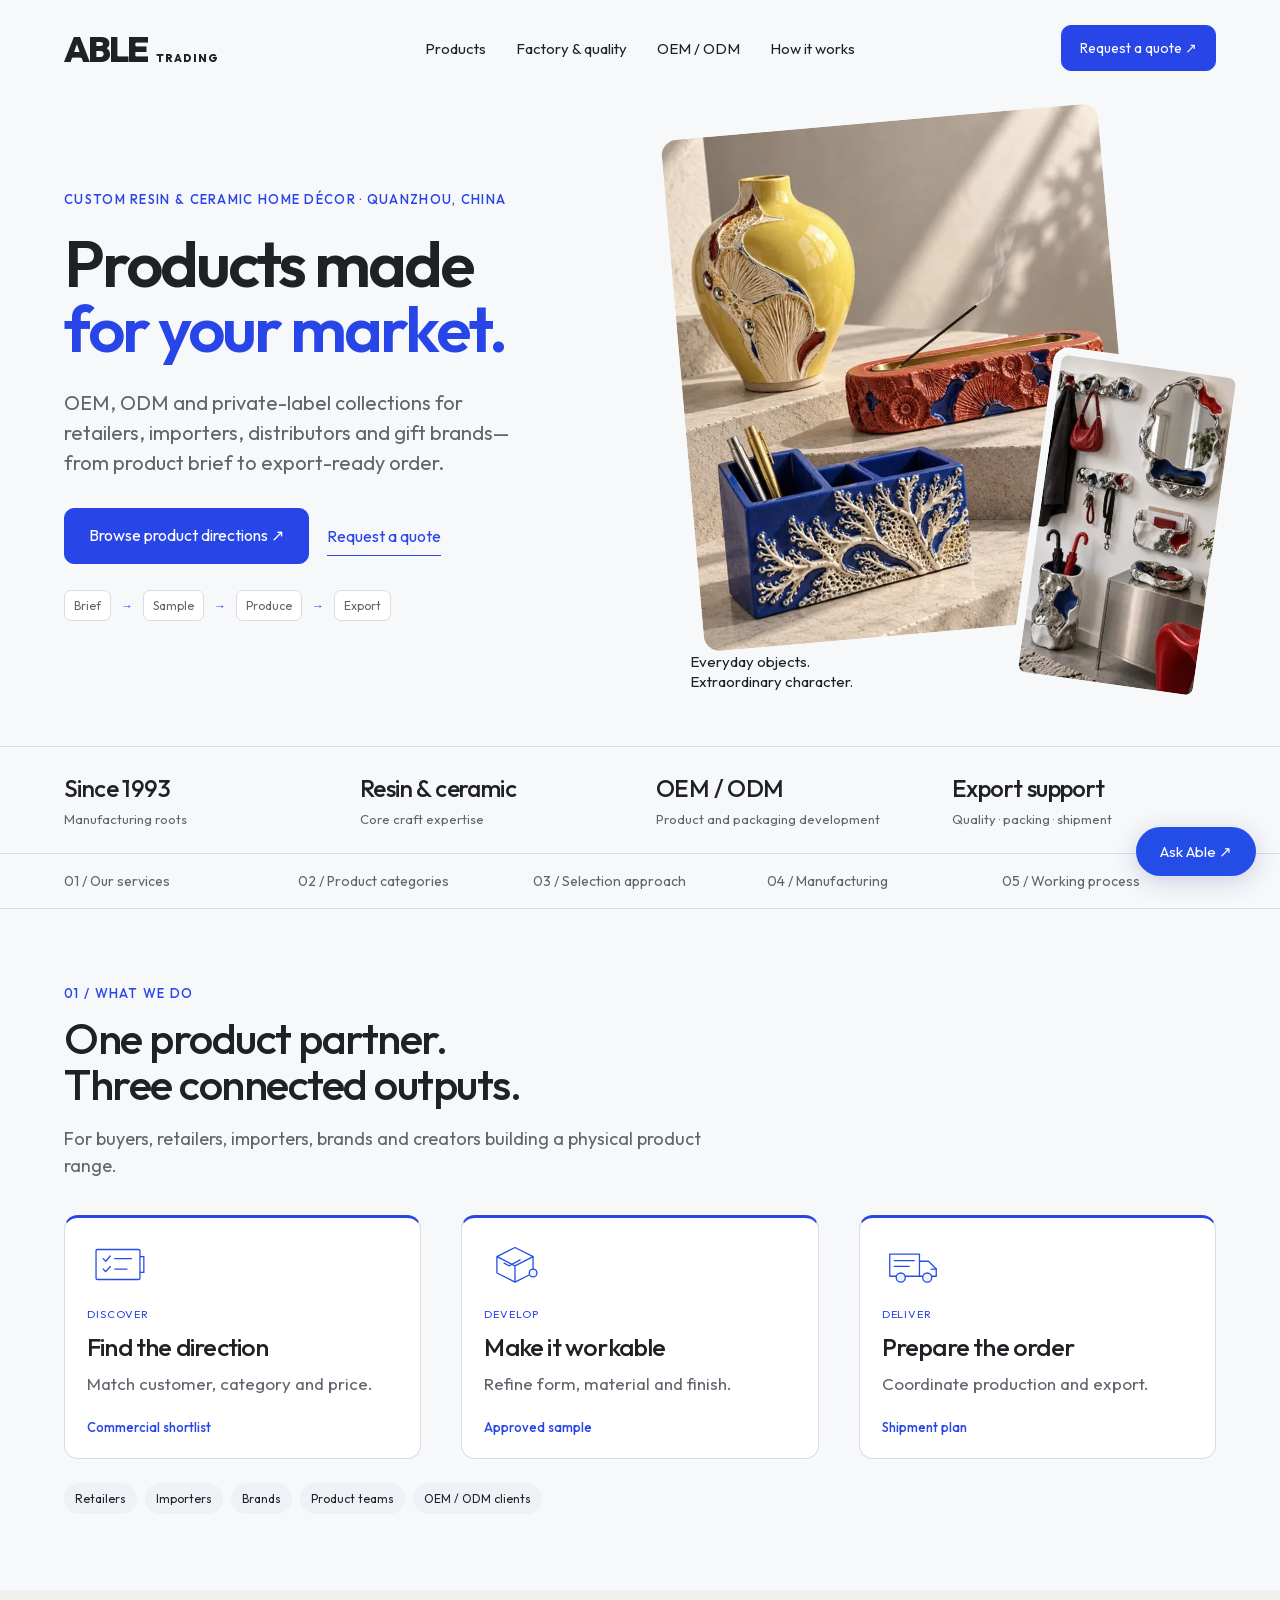
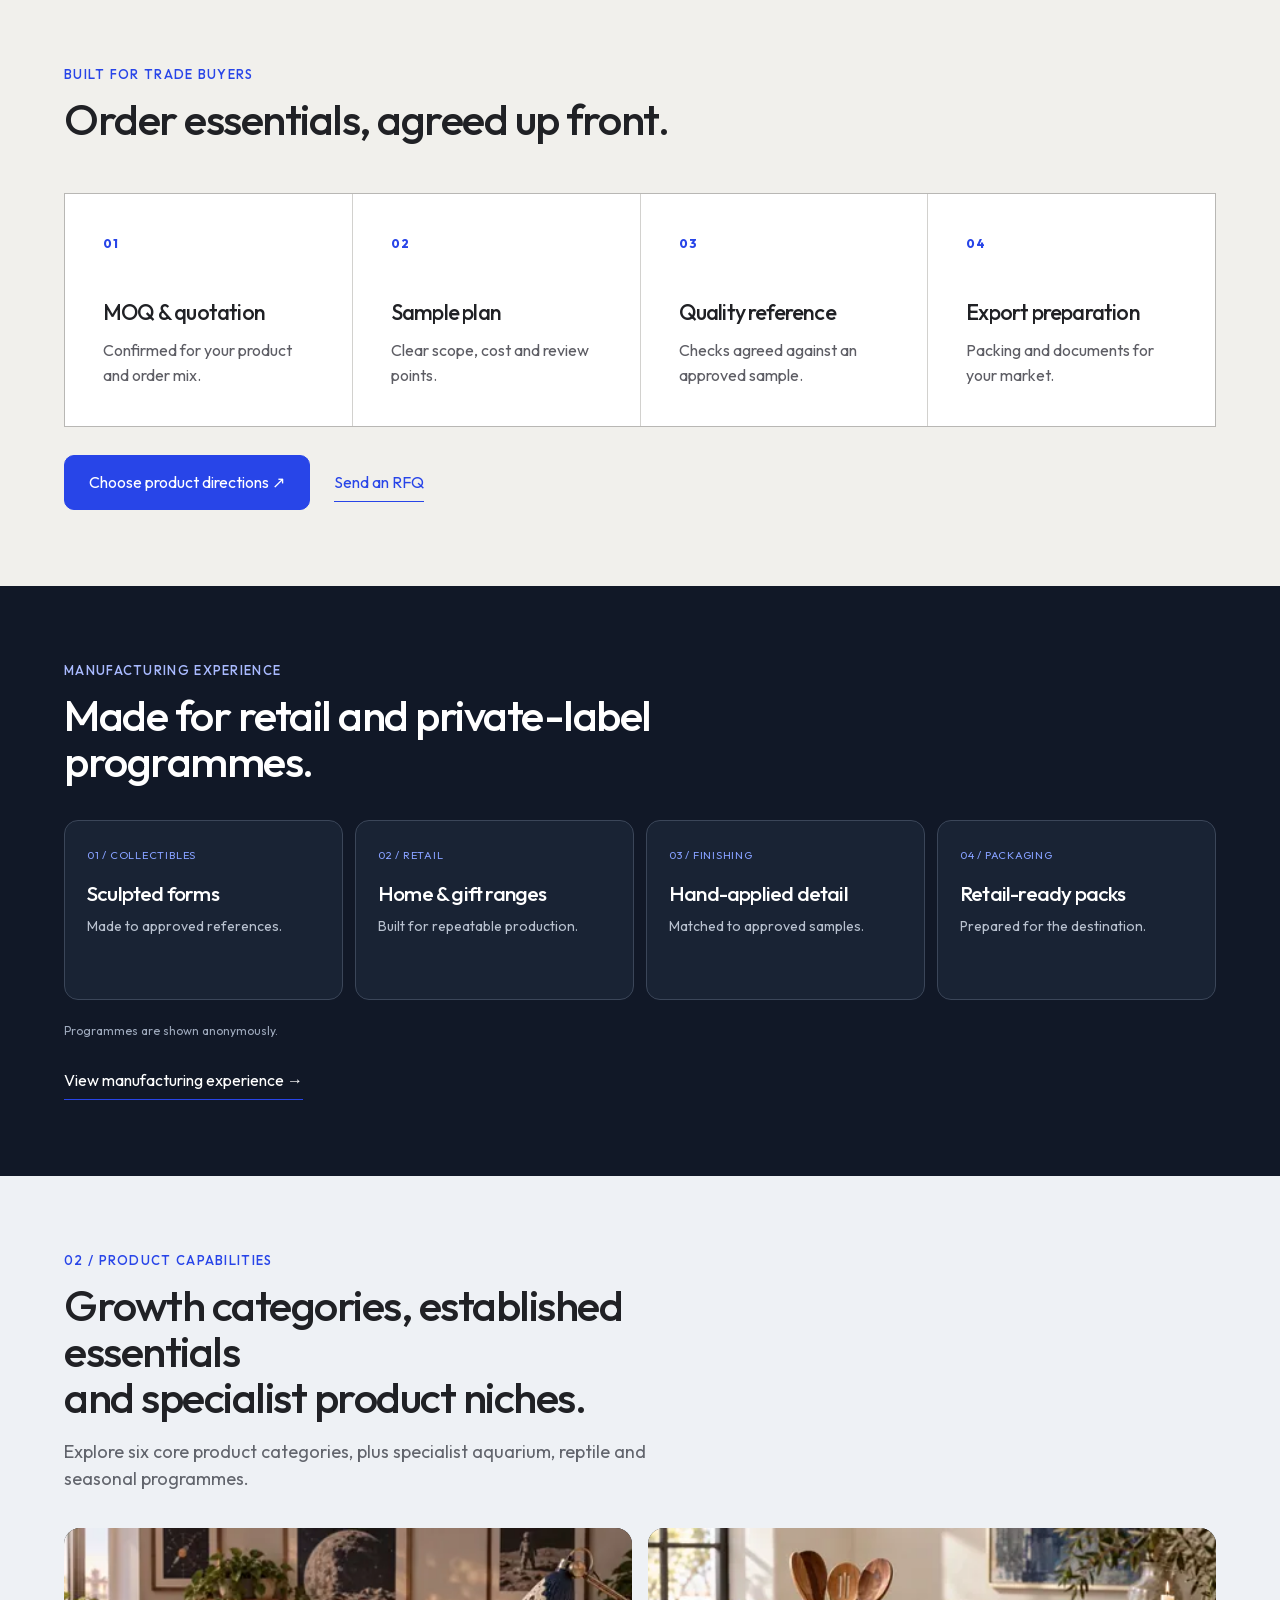
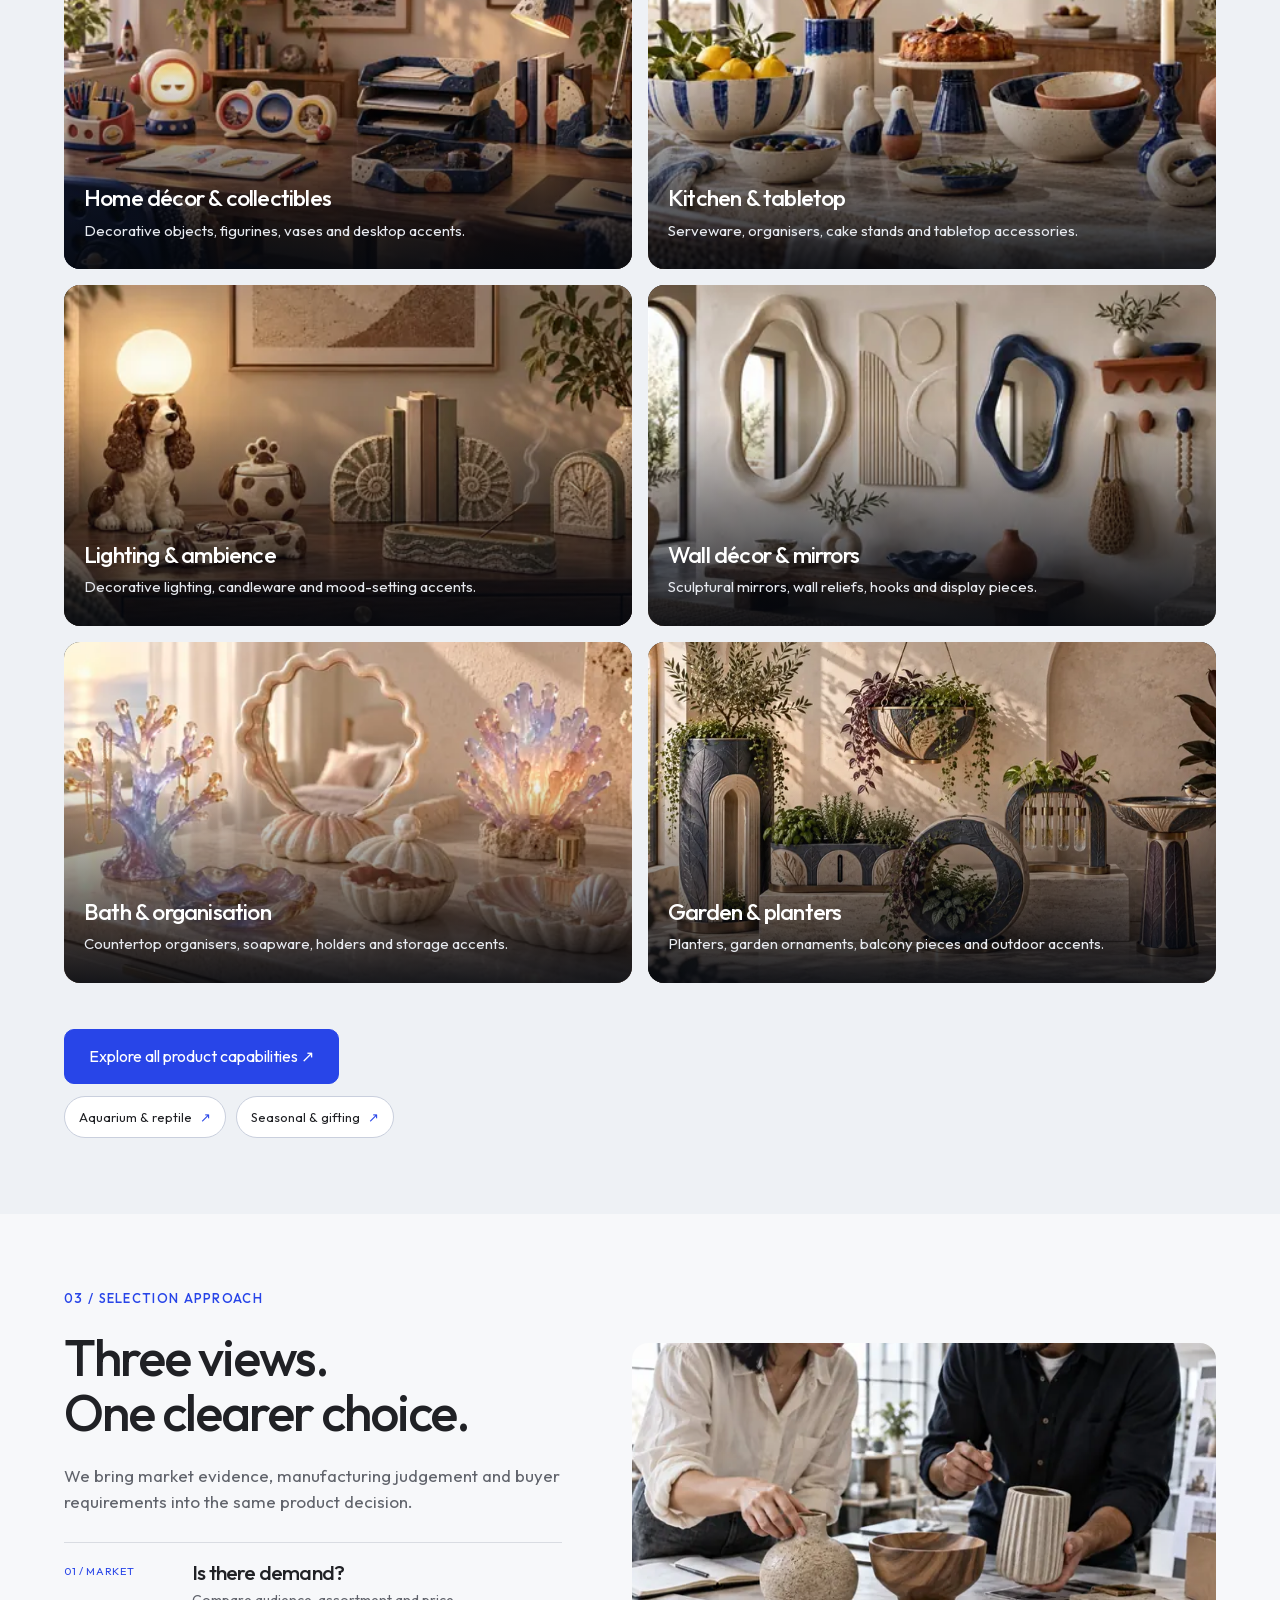
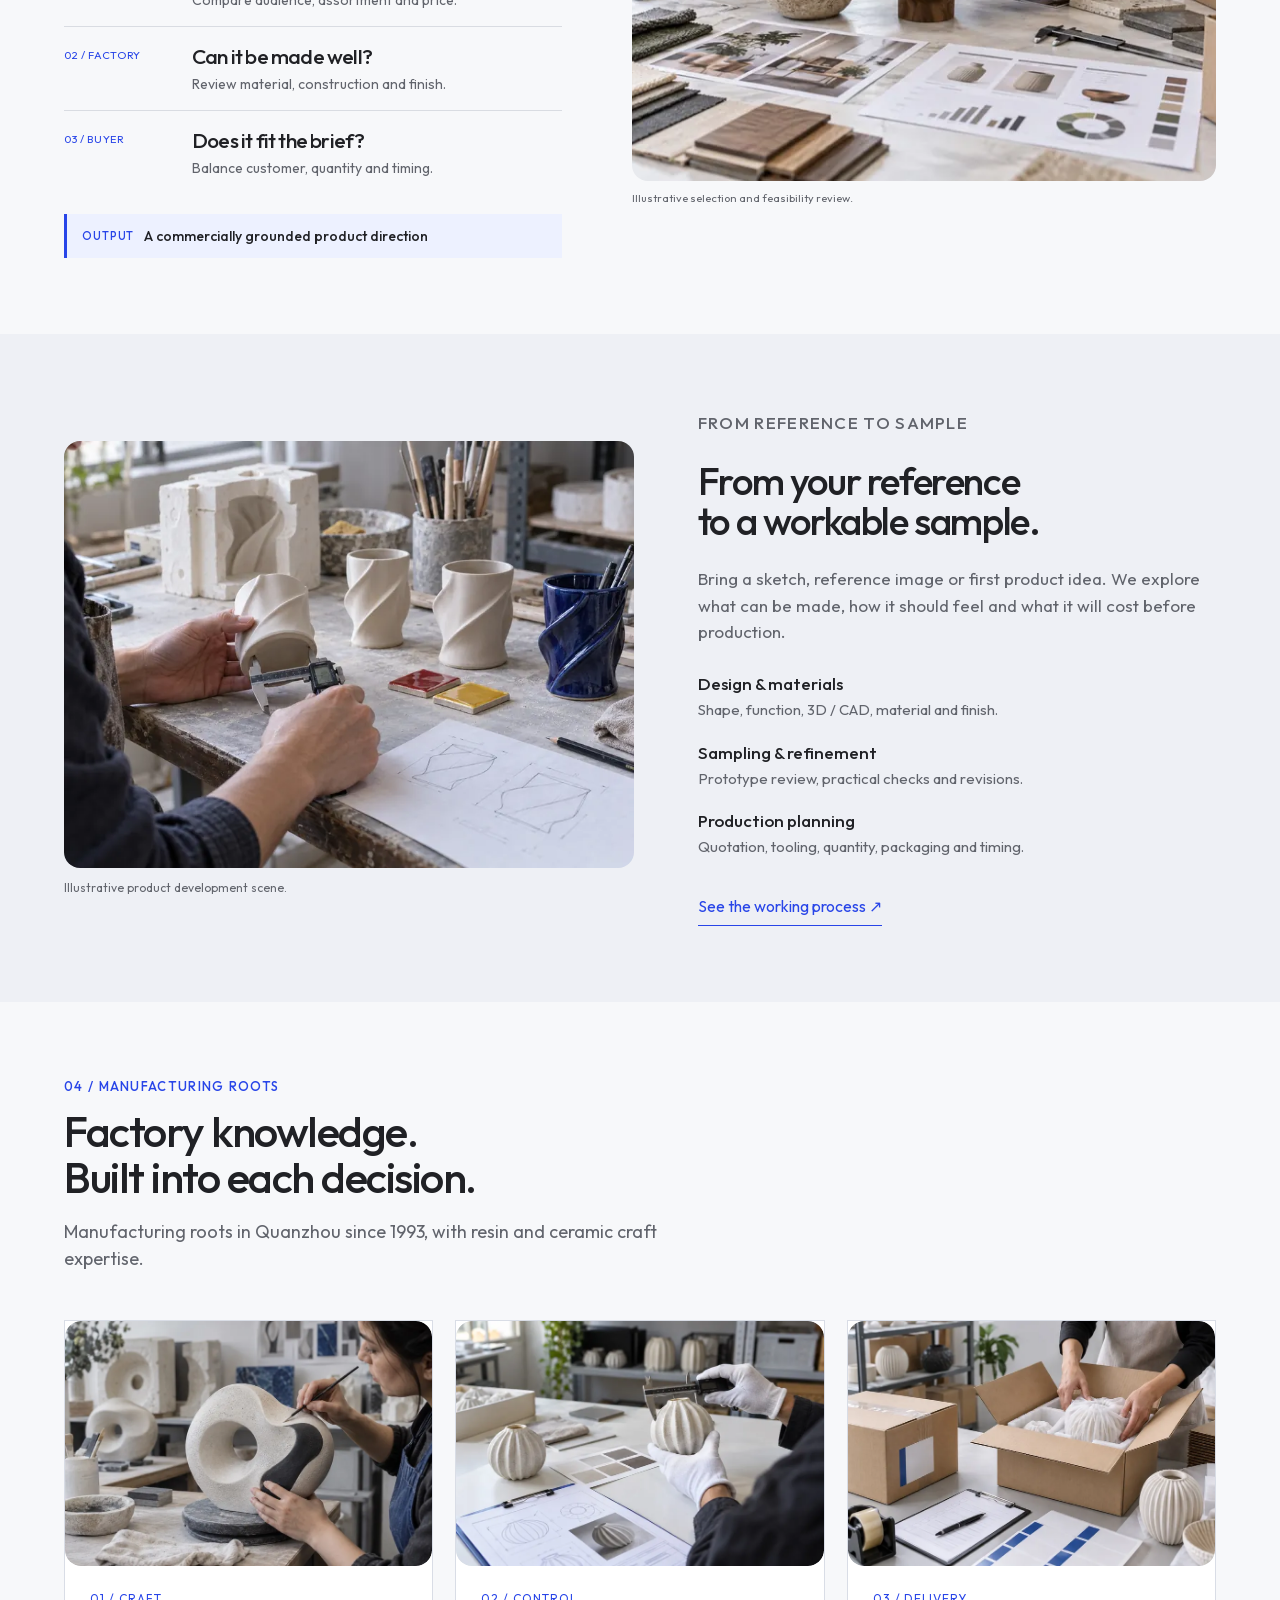
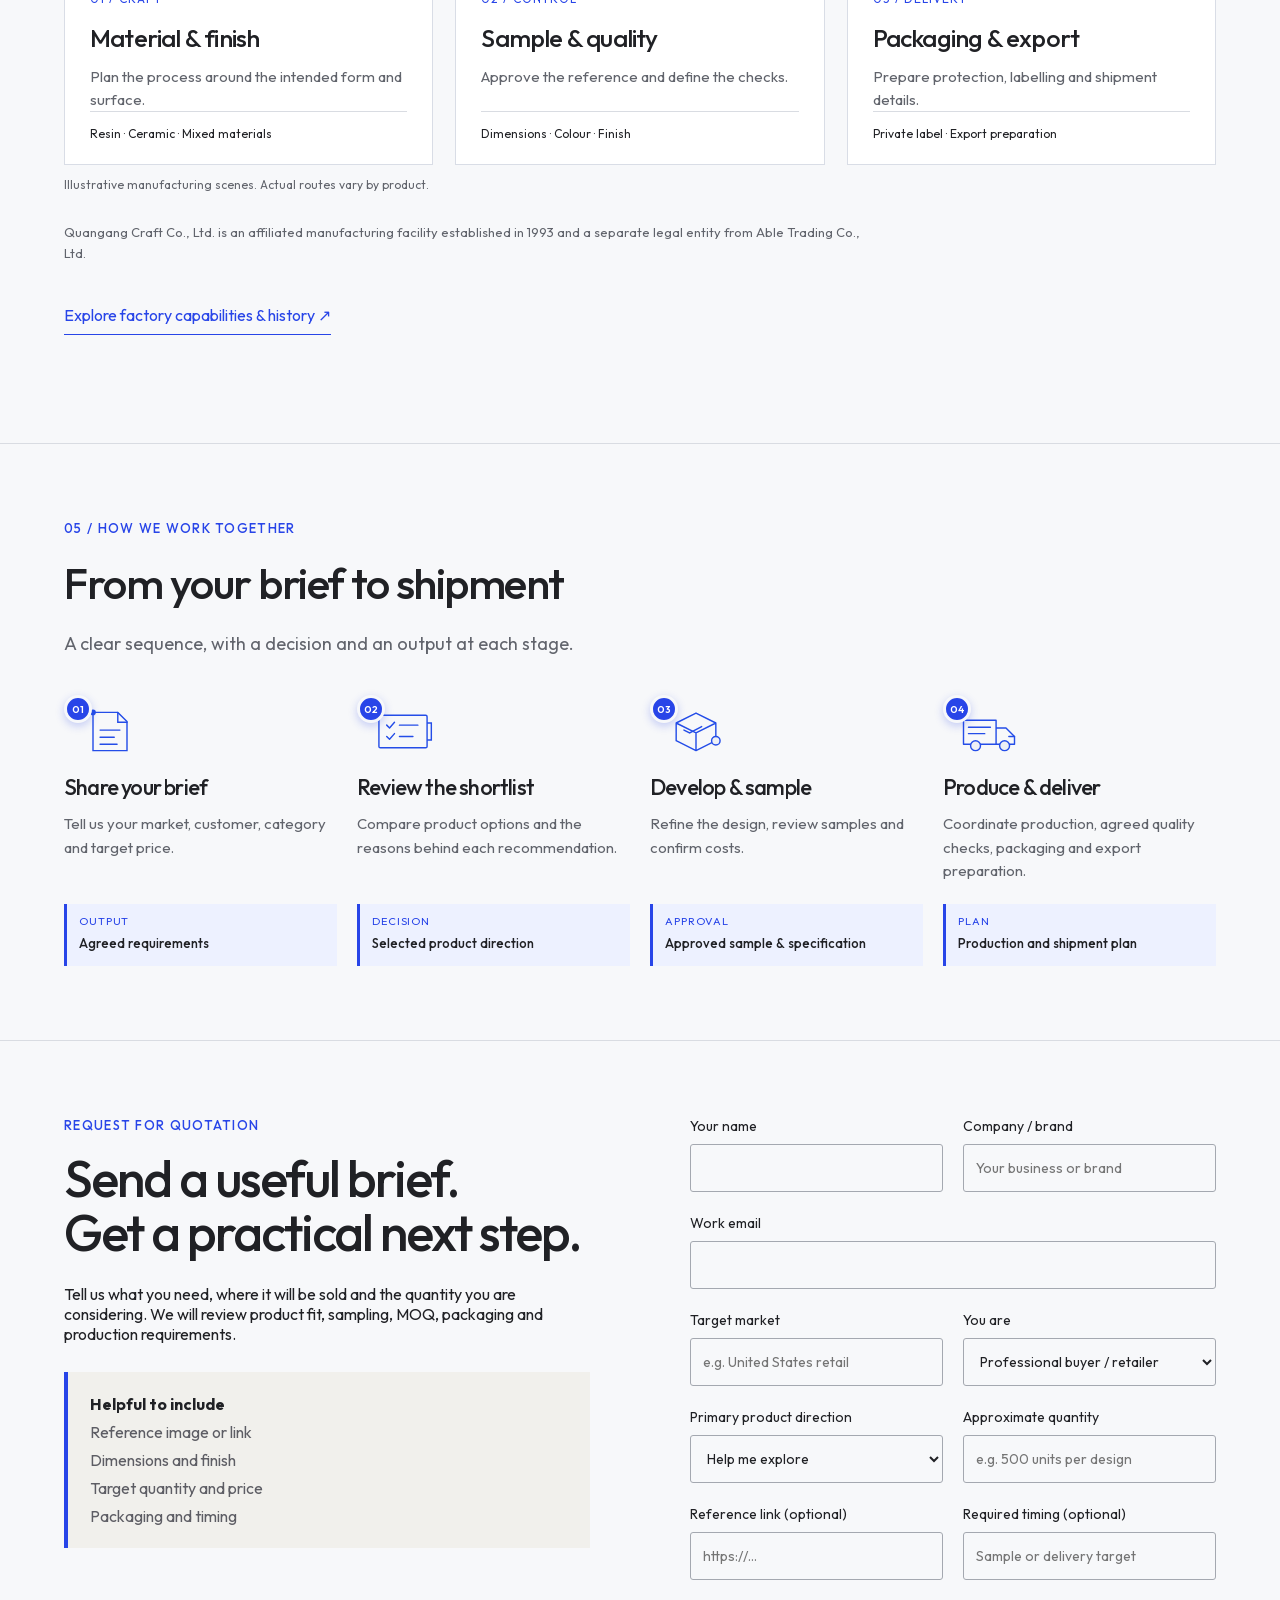
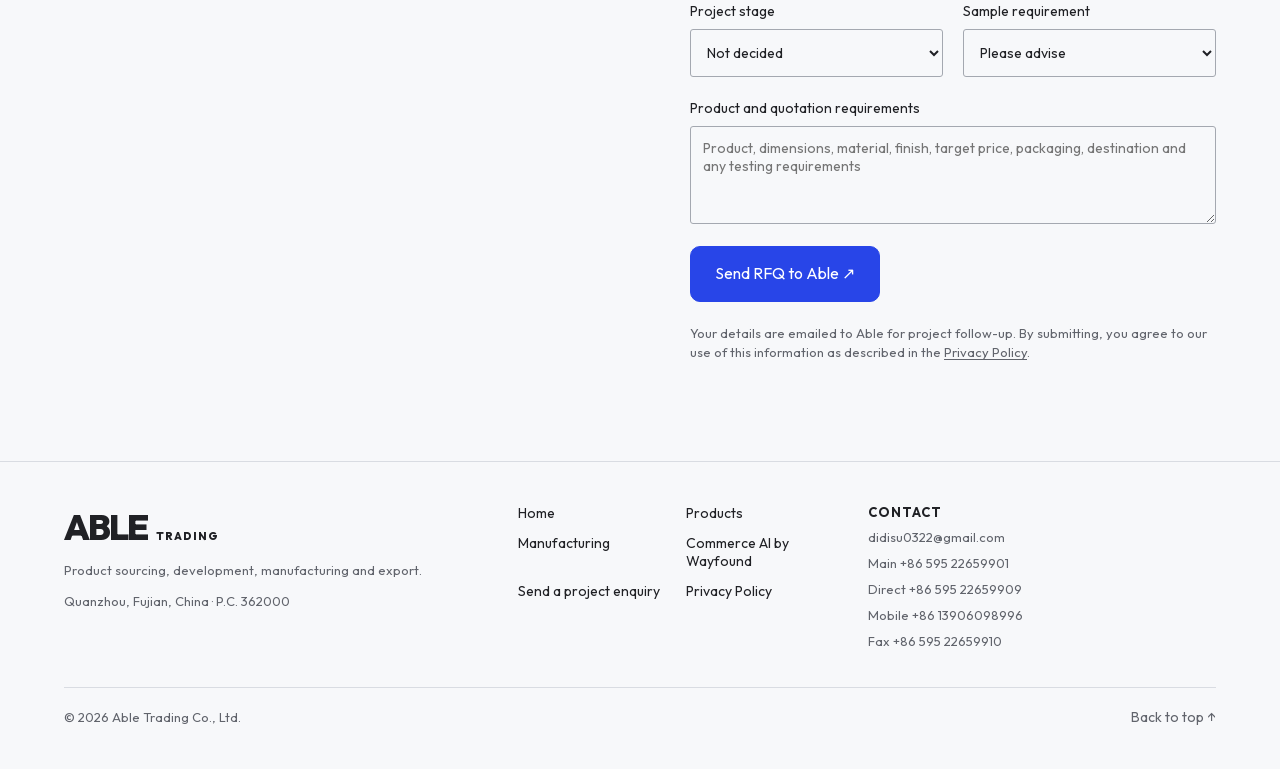
==== commit 289d0106: "refine: shorten homepage trade sections" ====
--- a/index.html
+++ b/index.html
@@ -48,8 +48,8 @@
   <div class="service-list visual-services"><article><img src="assets/home/process/process-step-shortlist.svg" width="96" height="72" alt="" aria-hidden="true"><span>Discover</span><h3>Find the direction</h3><p>Match customer, category and price.</p><strong>Commercial shortlist</strong></article><article><img src="assets/home/process/process-step-sample.svg" width="96" height="72" alt="" aria-hidden="true"><span>Develop</span><h3>Make it workable</h3><p>Refine form, material and finish.</p><strong>Approved sample</strong></article><article><img src="assets/home/process/process-step-shipment.svg" width="96" height="72" alt="" aria-hidden="true"><span>Deliver</span><h3>Prepare the order</h3><p>Coordinate production and export.</p><strong>Shipment plan</strong></article></div>
   <div class="audience-chips" aria-label="Who we work with"><span>Retailers</span><span>Importers</span><span>Brands</span><span>Product teams</span><span>OEM / ODM clients</span></div>
 </section>
-<section class="section buyer-facts" id="buyer-facts"><div class="shell"><div class="section-heading compact-heading"><p class="eyebrow">Built for trade buyers</p><h2>The commercial details you need before placing an order.</h2><p>Every enquiry is reviewed against the product, quantity, destination market and packaging requirement. We confirm the commercial terms that apply to your brief—without generic promises.</p></div><div class="buyer-fact-grid"><article><span>01</span><h3>MOQ &amp; quotation</h3><p>MOQ, tooling and unit pricing are confirmed by product, finish and order mix.</p></article><article><span>02</span><h3>Sample plan</h3><p>Receive a defined sample scope, cost, review points and timing before production.</p></article><article><span>03</span><h3>Quality reference</h3><p>Dimensions, colour, finish, function and packing checks are agreed against an approved sample.</p></article><article><span>04</span><h3>Export preparation</h3><p>Carton protection, labels, documents and shipment requirements are reviewed for the destination.</p></article></div><div class="buyer-fact-actions"><a class="button" href="products.html">Choose product directions ↗</a><a class="text-button" href="#brief">Send an RFQ</a></div></div></section>
-<section class="section anonymous-experience" id="experience"><div class="shell"><div class="section-heading compact-heading"><p class="eyebrow">Manufacturing programme experience</p><h2>Experience across licensed IP, retail and private-label programmes.</h2><p>Product work has included resin and ceramic collectibles, figurines, decorative merchandise and retail-ready ranges produced through trading and licensee partners.</p></div><div class="anonymous-program-grid" aria-label="Anonymous manufacturing programme experience"><article><span>01 / Character merchandise</span><h3>Sculpted collectibles</h3><p>Figurines and decorative forms developed around approved references and finish requirements.</p></article><article><span>02 / Retail programmes</span><h3>Home &amp; gift ranges</h3><p>Coordinated décor and giftware prepared for buyer review, packaging and repeatable production.</p></article><article><span>03 / Product finishing</span><h3>Hand-applied detail</h3><p>Painting, surface effects and assembly planned against an agreed sample and specification.</p></article><article><span>04 / Delivery preparation</span><h3>Retail-ready packaging</h3><p>Protection, labelling and presentation considered alongside the product and destination.</p></article></div><p class="experience-disclaimer">Experience is described anonymously. It does not identify direct clients, endorsements or official brand partnerships.</p><div class="experience-actions"><a class="text-button" href="manufacturing.html#experience" data-analytics-id="home_view_manufacturing_experience" data-analytics-stream="manufacturing">View manufacturing experience →</a></div></div></section>
+<section class="section buyer-facts" id="buyer-facts"><div class="shell"><div class="section-heading compact-heading"><p class="eyebrow">Built for trade buyers</p><h2>Order essentials, agreed up front.</h2></div><div class="buyer-fact-grid"><article><span>01</span><h3>MOQ &amp; quotation</h3><p>Confirmed for your product and order mix.</p></article><article><span>02</span><h3>Sample plan</h3><p>Clear scope, cost and review points.</p></article><article><span>03</span><h3>Quality reference</h3><p>Checks agreed against an approved sample.</p></article><article><span>04</span><h3>Export preparation</h3><p>Packing and documents for your market.</p></article></div><div class="buyer-fact-actions"><a class="button" href="products.html">Choose product directions ↗</a><a class="text-button" href="#brief">Send an RFQ</a></div></div></section>
+<section class="section anonymous-experience" id="experience"><div class="shell"><div class="section-heading compact-heading"><p class="eyebrow">Manufacturing experience</p><h2>Made for retail and private-label programmes.</h2></div><div class="anonymous-program-grid" aria-label="Manufacturing programme experience"><article><span>01 / Collectibles</span><h3>Sculpted forms</h3><p>Made to approved references.</p></article><article><span>02 / Retail</span><h3>Home &amp; gift ranges</h3><p>Built for repeatable production.</p></article><article><span>03 / Finishing</span><h3>Hand-applied detail</h3><p>Matched to approved samples.</p></article><article><span>04 / Packaging</span><h3>Retail-ready packs</h3><p>Prepared for the destination.</p></article></div><p class="experience-disclaimer">Programmes are shown anonymously.</p><div class="experience-actions"><a class="text-button" href="manufacturing.html#experience" data-analytics-id="home_view_manufacturing_experience" data-analytics-stream="manufacturing">View manufacturing experience →</a></div></div></section>
   <section class="section categories home-categories" id="edit"><div class="shell">
  <div class="section-heading compact-heading"><p class="eyebrow">02 / Product capabilities</p><h2>Growth categories, established essentials<br>and specialist product niches.</h2><p>Explore six core product categories, plus specialist aquarium, reptile and seasonal programmes.</p></div>
  <div class="category-grid capability-grid home-bento">
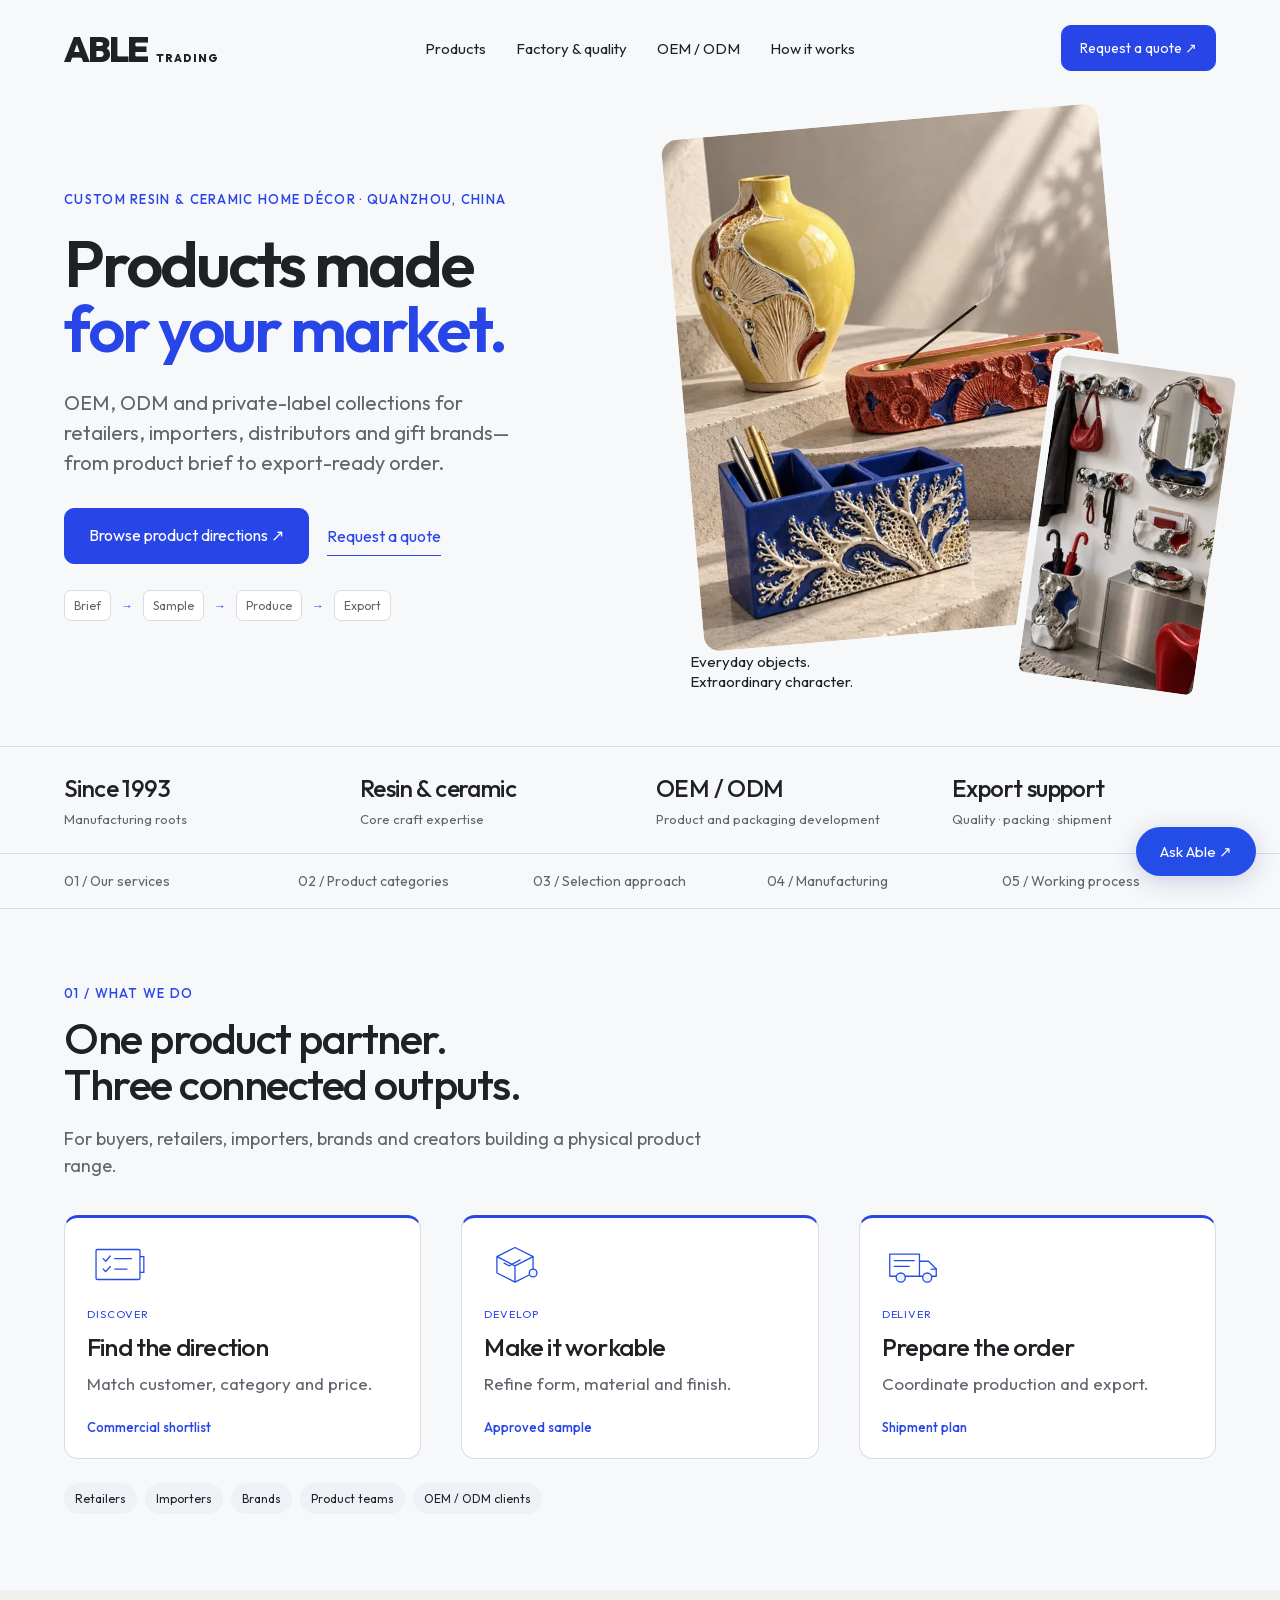
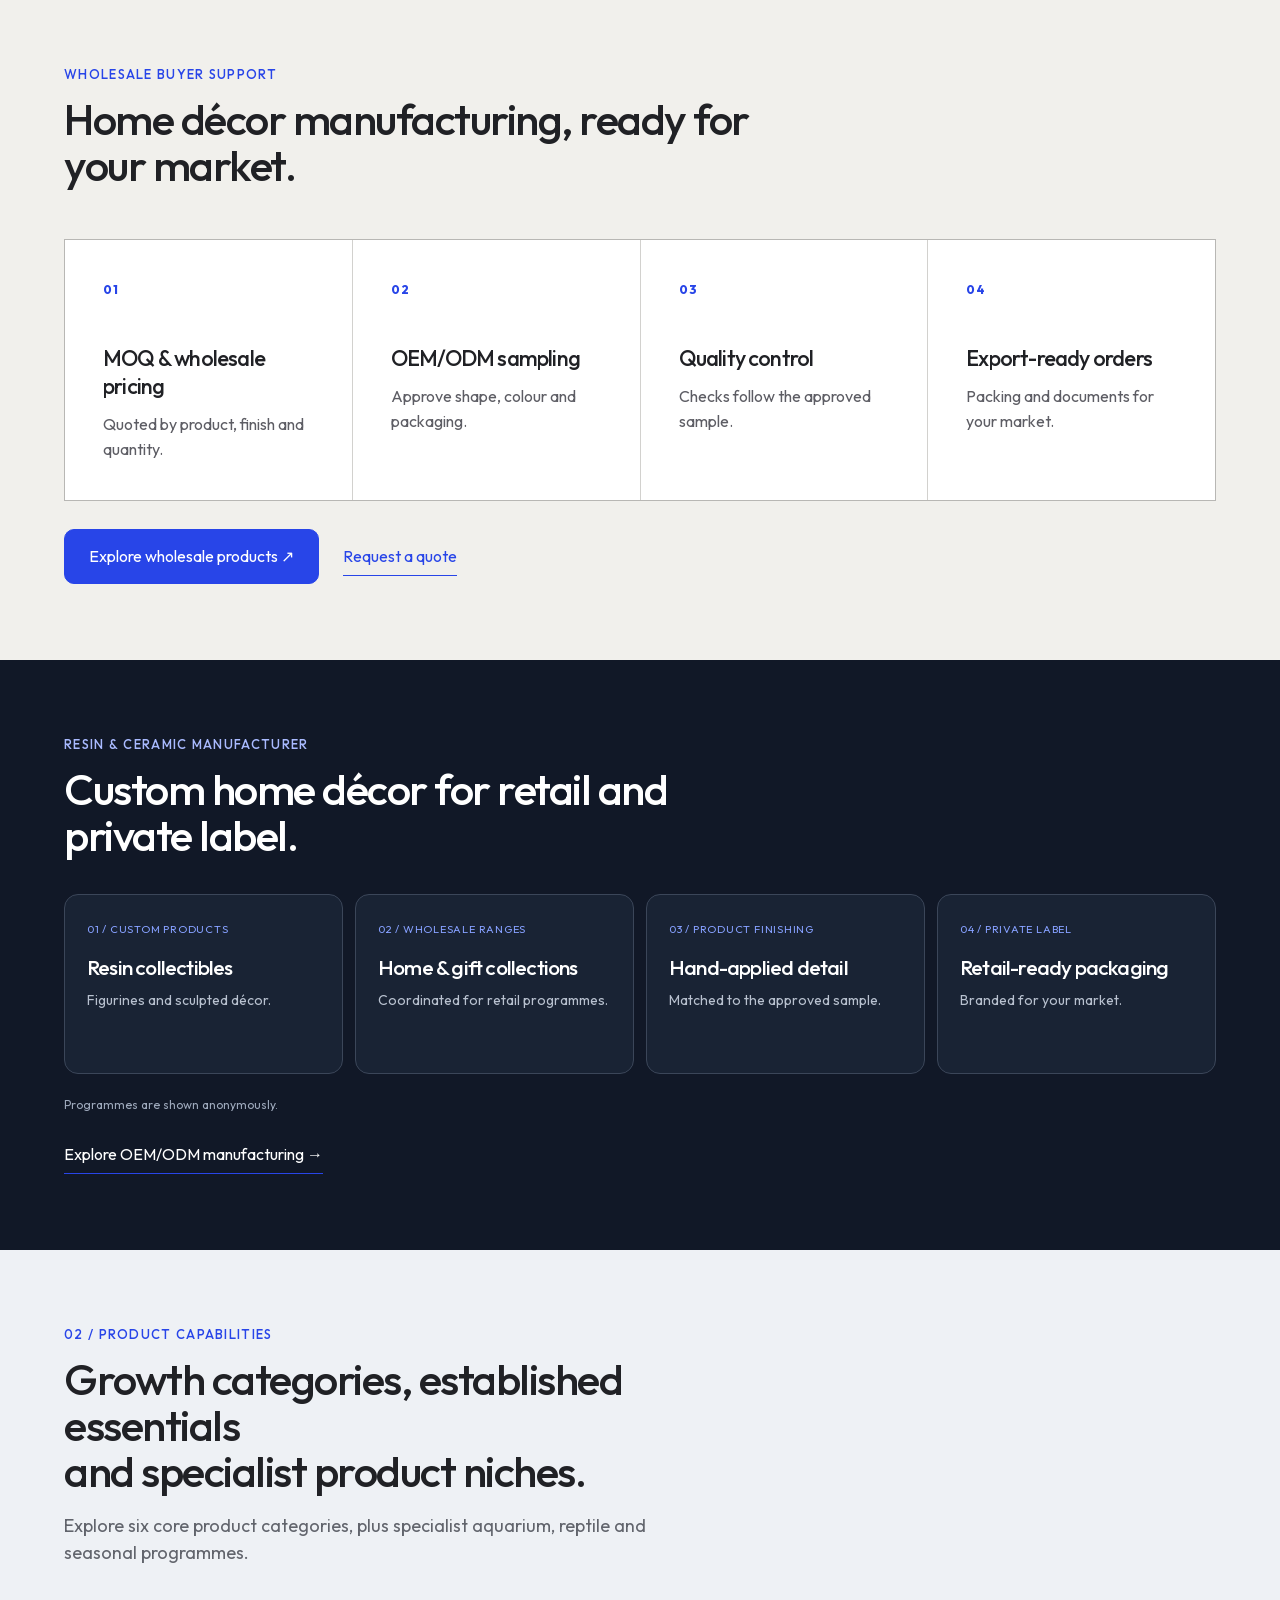
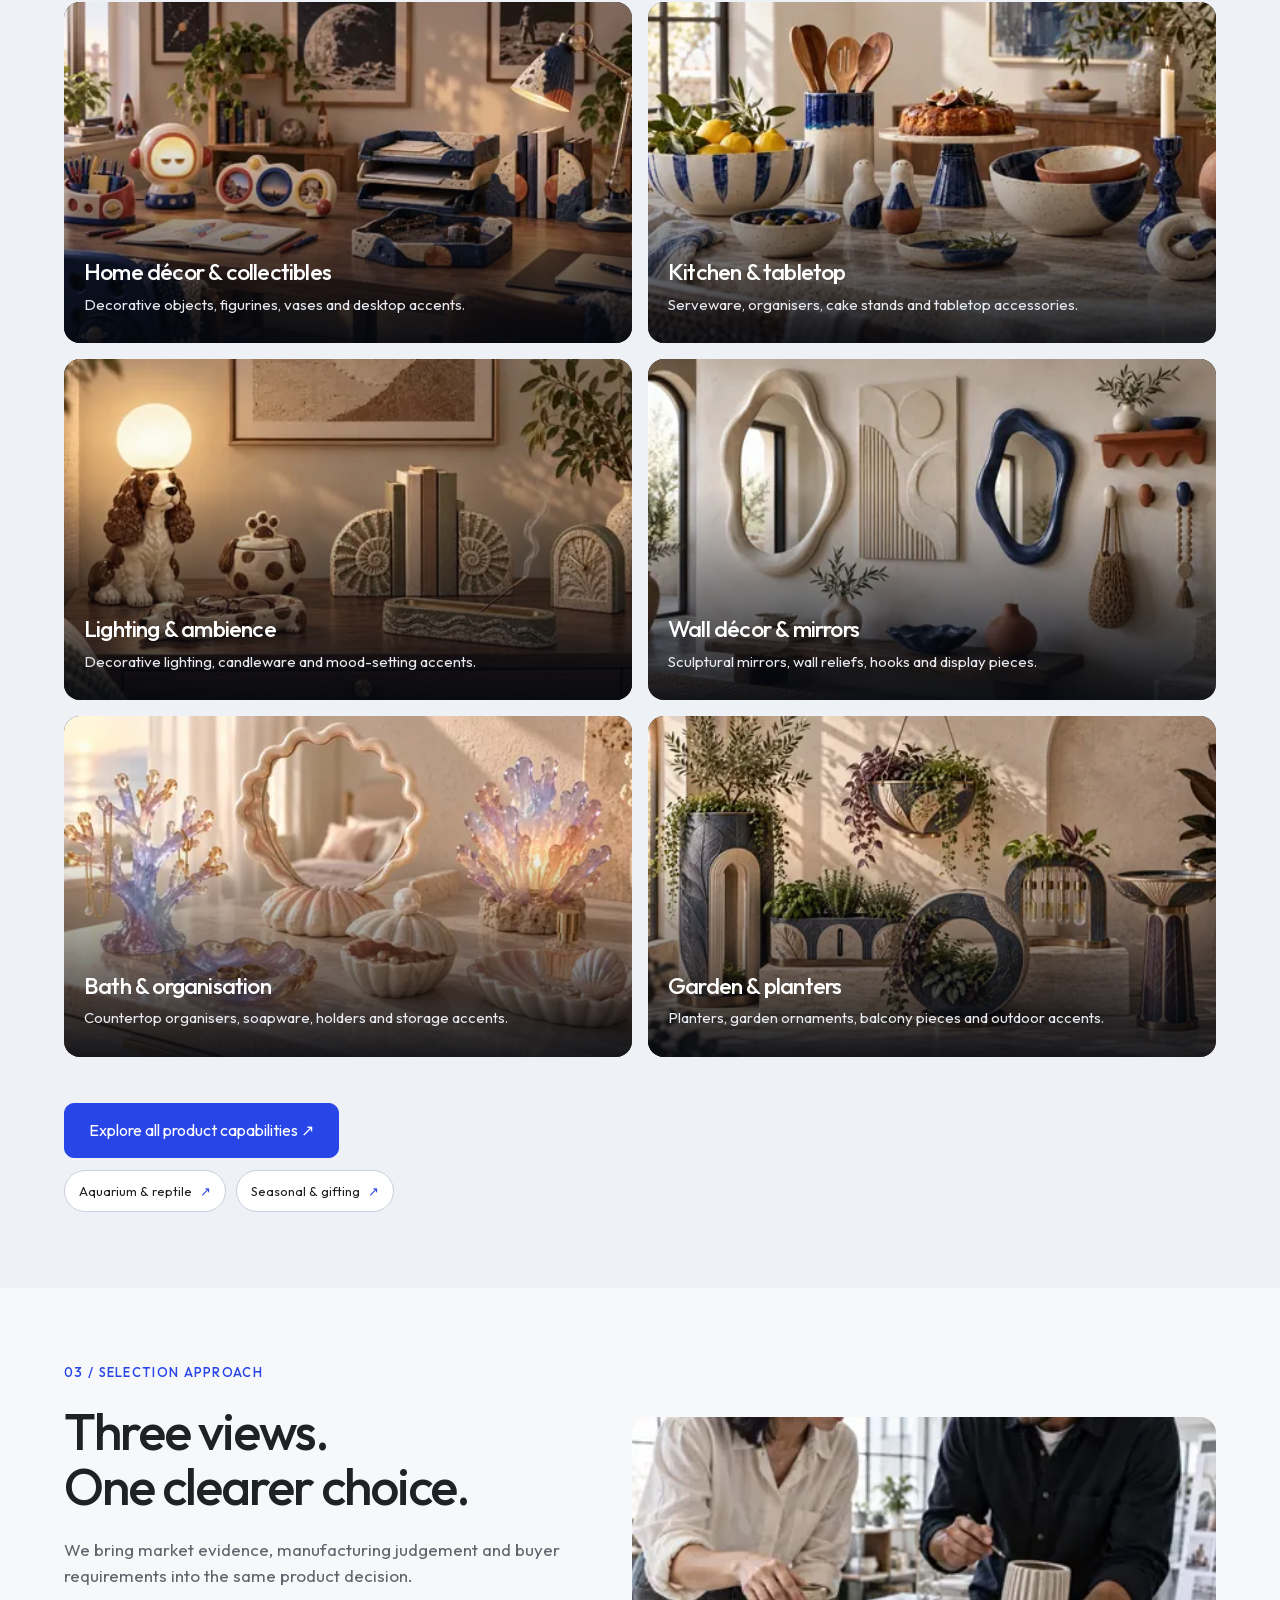
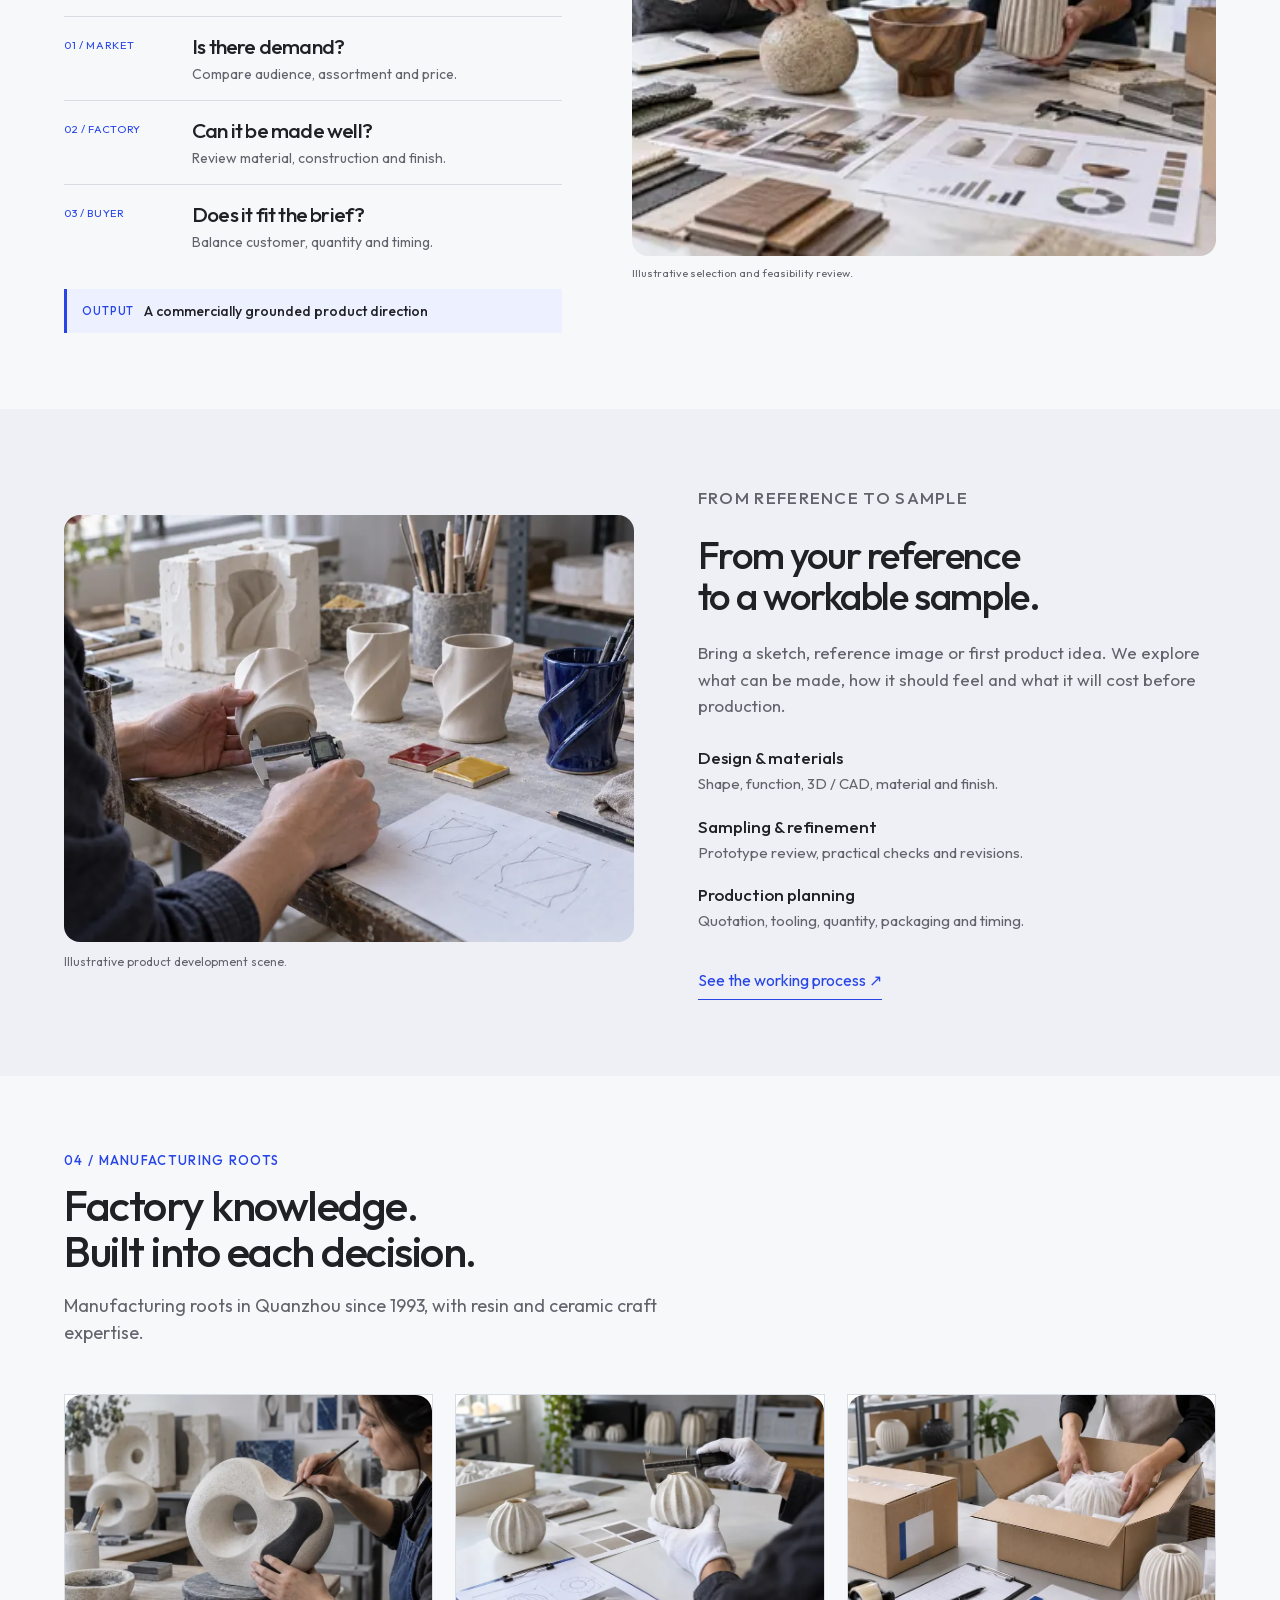
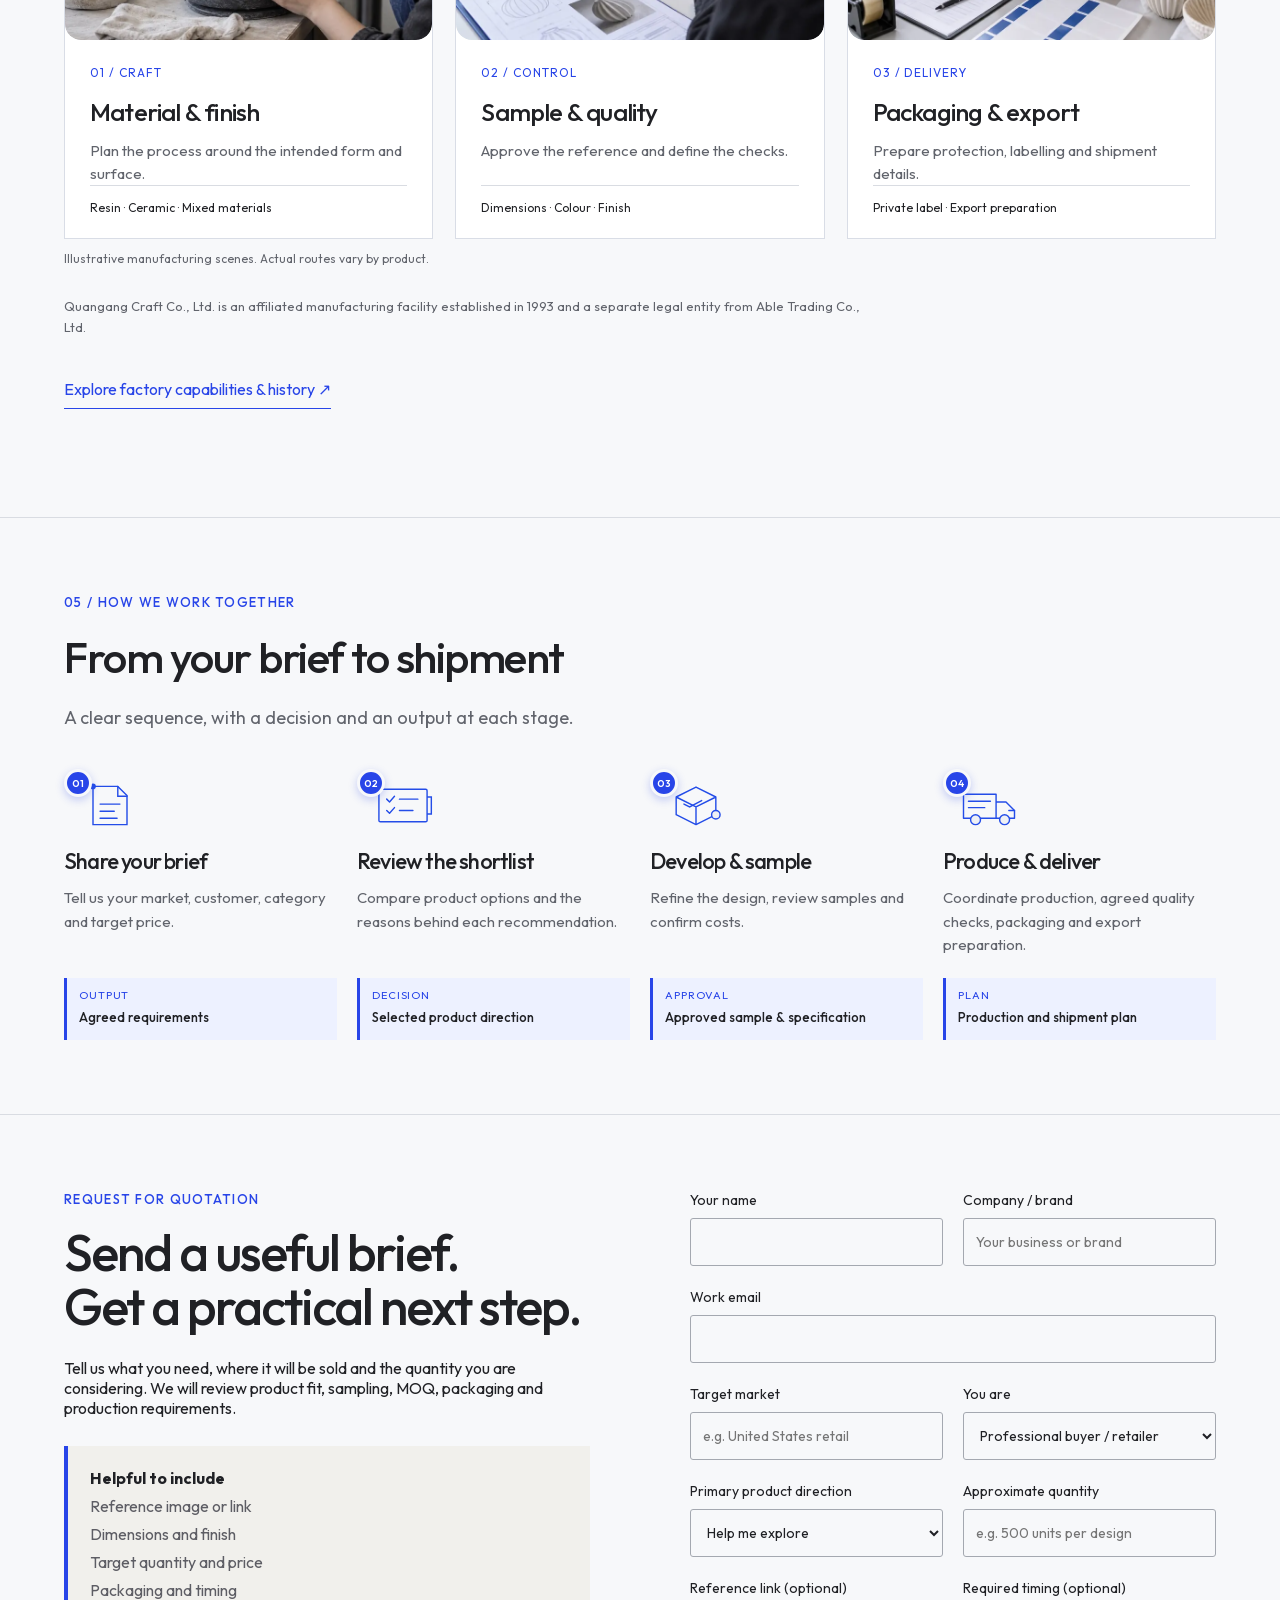
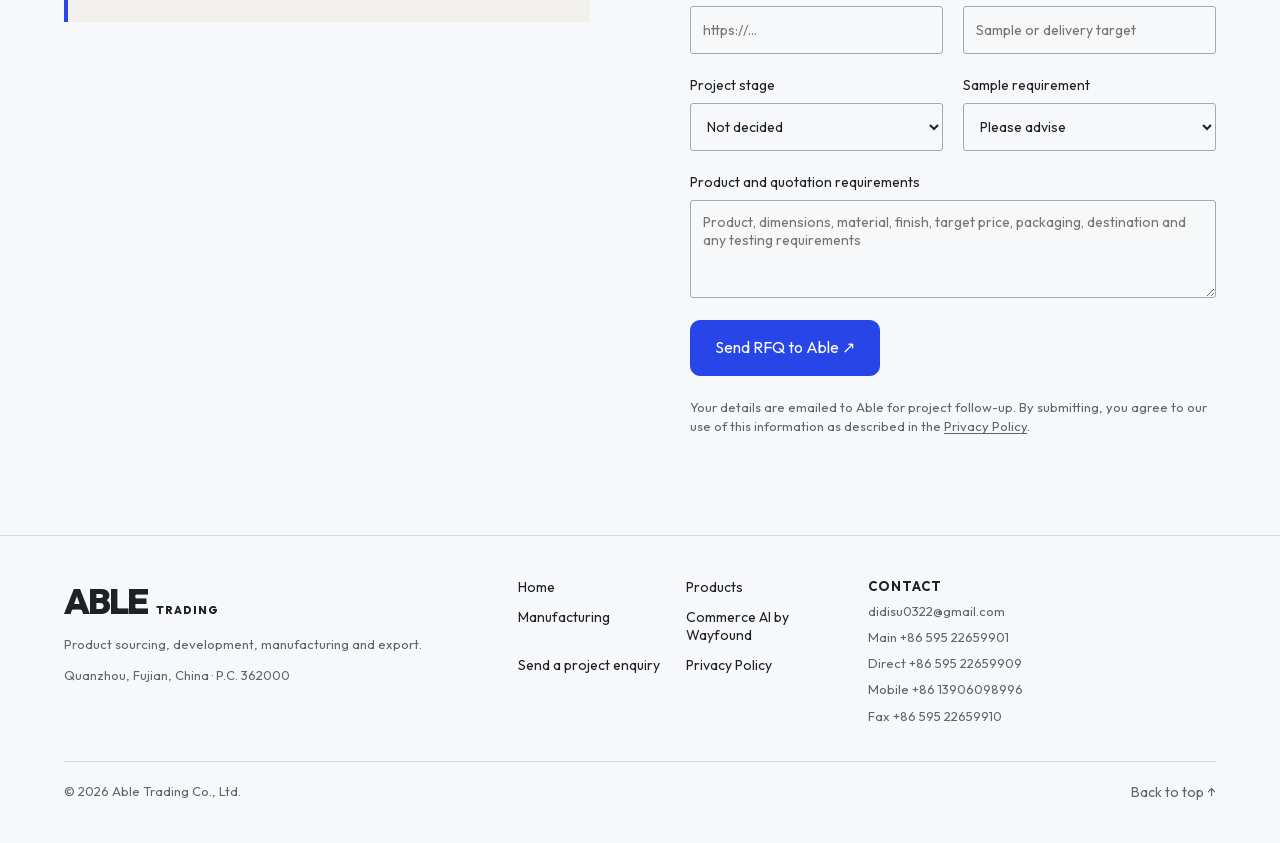
==== commit c623bd1e: "seo: sharpen wholesale manufacturing homepage copy" ====
--- a/index.html
+++ b/index.html
@@ -48,8 +48,8 @@
   <div class="service-list visual-services"><article><img src="assets/home/process/process-step-shortlist.svg" width="96" height="72" alt="" aria-hidden="true"><span>Discover</span><h3>Find the direction</h3><p>Match customer, category and price.</p><strong>Commercial shortlist</strong></article><article><img src="assets/home/process/process-step-sample.svg" width="96" height="72" alt="" aria-hidden="true"><span>Develop</span><h3>Make it workable</h3><p>Refine form, material and finish.</p><strong>Approved sample</strong></article><article><img src="assets/home/process/process-step-shipment.svg" width="96" height="72" alt="" aria-hidden="true"><span>Deliver</span><h3>Prepare the order</h3><p>Coordinate production and export.</p><strong>Shipment plan</strong></article></div>
   <div class="audience-chips" aria-label="Who we work with"><span>Retailers</span><span>Importers</span><span>Brands</span><span>Product teams</span><span>OEM / ODM clients</span></div>
 </section>
-<section class="section buyer-facts" id="buyer-facts"><div class="shell"><div class="section-heading compact-heading"><p class="eyebrow">Built for trade buyers</p><h2>Order essentials, agreed up front.</h2></div><div class="buyer-fact-grid"><article><span>01</span><h3>MOQ &amp; quotation</h3><p>Confirmed for your product and order mix.</p></article><article><span>02</span><h3>Sample plan</h3><p>Clear scope, cost and review points.</p></article><article><span>03</span><h3>Quality reference</h3><p>Checks agreed against an approved sample.</p></article><article><span>04</span><h3>Export preparation</h3><p>Packing and documents for your market.</p></article></div><div class="buyer-fact-actions"><a class="button" href="products.html">Choose product directions ↗</a><a class="text-button" href="#brief">Send an RFQ</a></div></div></section>
-<section class="section anonymous-experience" id="experience"><div class="shell"><div class="section-heading compact-heading"><p class="eyebrow">Manufacturing experience</p><h2>Made for retail and private-label programmes.</h2></div><div class="anonymous-program-grid" aria-label="Manufacturing programme experience"><article><span>01 / Collectibles</span><h3>Sculpted forms</h3><p>Made to approved references.</p></article><article><span>02 / Retail</span><h3>Home &amp; gift ranges</h3><p>Built for repeatable production.</p></article><article><span>03 / Finishing</span><h3>Hand-applied detail</h3><p>Matched to approved samples.</p></article><article><span>04 / Packaging</span><h3>Retail-ready packs</h3><p>Prepared for the destination.</p></article></div><p class="experience-disclaimer">Programmes are shown anonymously.</p><div class="experience-actions"><a class="text-button" href="manufacturing.html#experience" data-analytics-id="home_view_manufacturing_experience" data-analytics-stream="manufacturing">View manufacturing experience →</a></div></div></section>
+<section class="section buyer-facts" id="buyer-facts"><div class="shell"><div class="section-heading compact-heading"><p class="eyebrow">Wholesale buyer support</p><h2>Home décor manufacturing, ready for your market.</h2></div><div class="buyer-fact-grid"><article><span>01</span><h3>MOQ &amp; wholesale pricing</h3><p>Quoted by product, finish and quantity.</p></article><article><span>02</span><h3>OEM/ODM sampling</h3><p>Approve shape, colour and packaging.</p></article><article><span>03</span><h3>Quality control</h3><p>Checks follow the approved sample.</p></article><article><span>04</span><h3>Export-ready orders</h3><p>Packing and documents for your market.</p></article></div><div class="buyer-fact-actions"><a class="button" href="products.html">Explore wholesale products ↗</a><a class="text-button" href="#brief">Request a quote</a></div></div></section>
+<section class="section anonymous-experience" id="experience"><div class="shell"><div class="section-heading compact-heading"><p class="eyebrow">Resin &amp; ceramic manufacturer</p><h2>Custom home décor for retail and private label.</h2></div><div class="anonymous-program-grid" aria-label="Resin and ceramic home decor manufacturing capabilities"><article><span>01 / Custom products</span><h3>Resin collectibles</h3><p>Figurines and sculpted décor.</p></article><article><span>02 / Wholesale ranges</span><h3>Home &amp; gift collections</h3><p>Coordinated for retail programmes.</p></article><article><span>03 / Product finishing</span><h3>Hand-applied detail</h3><p>Matched to the approved sample.</p></article><article><span>04 / Private label</span><h3>Retail-ready packaging</h3><p>Branded for your market.</p></article></div><p class="experience-disclaimer">Programmes are shown anonymously.</p><div class="experience-actions"><a class="text-button" href="manufacturing.html" data-analytics-id="home_view_manufacturing_experience" data-analytics-stream="manufacturing">Explore OEM/ODM manufacturing →</a></div></div></section>
   <section class="section categories home-categories" id="edit"><div class="shell">
  <div class="section-heading compact-heading"><p class="eyebrow">02 / Product capabilities</p><h2>Growth categories, established essentials<br>and specialist product niches.</h2><p>Explore six core product categories, plus specialist aquarium, reptile and seasonal programmes.</p></div>
  <div class="category-grid capability-grid home-bento">
